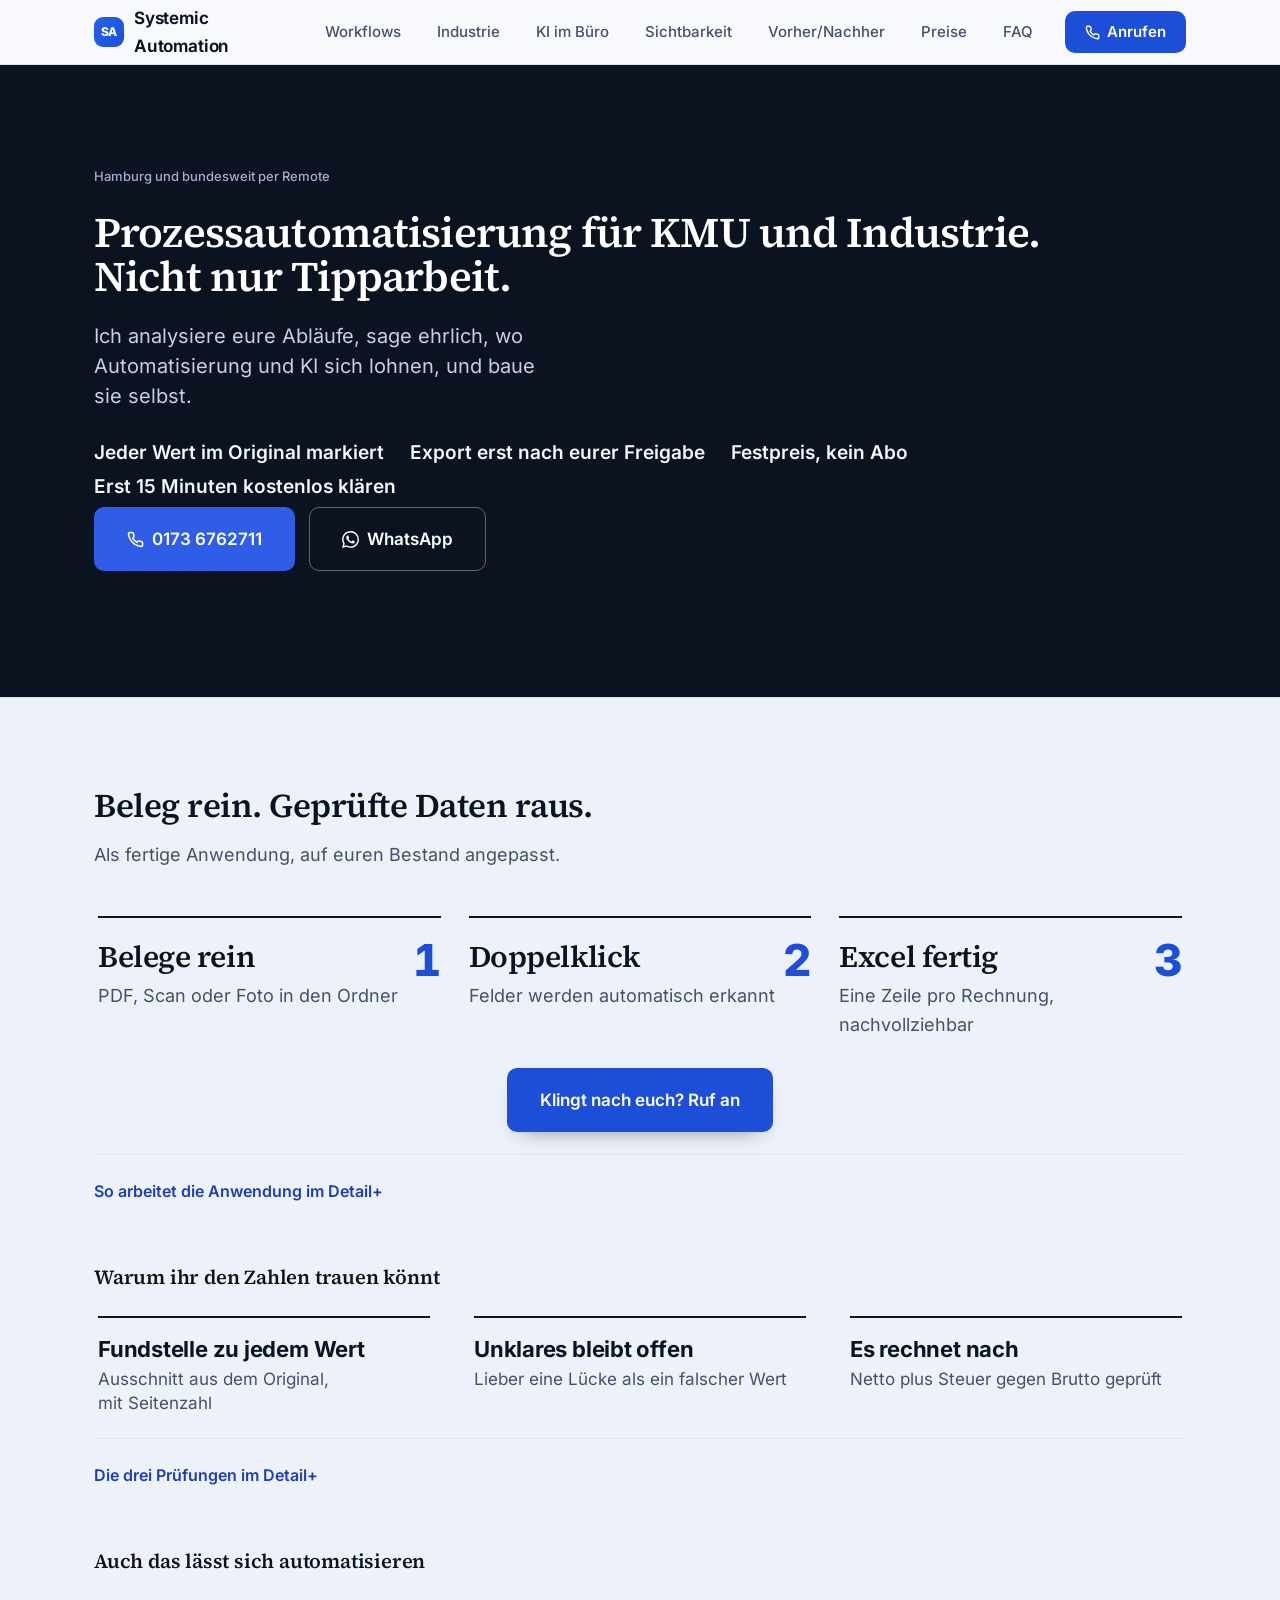
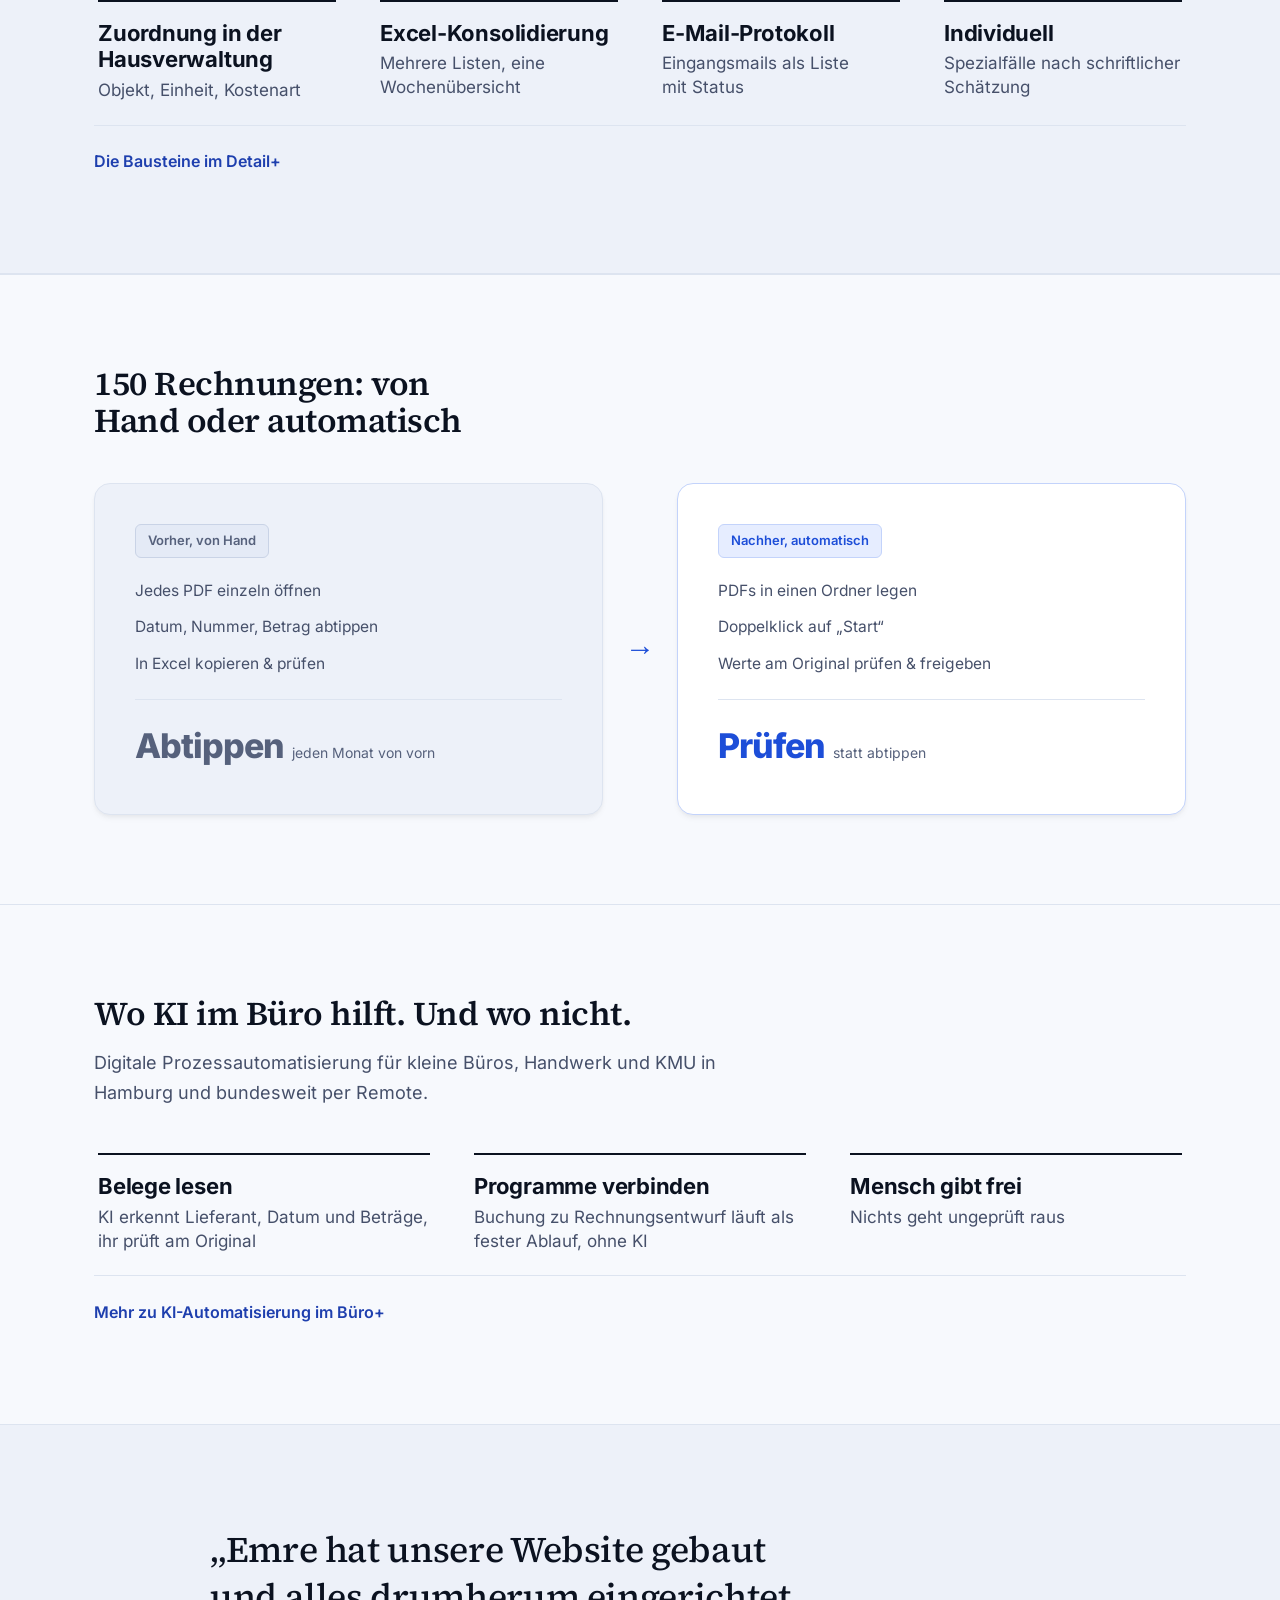
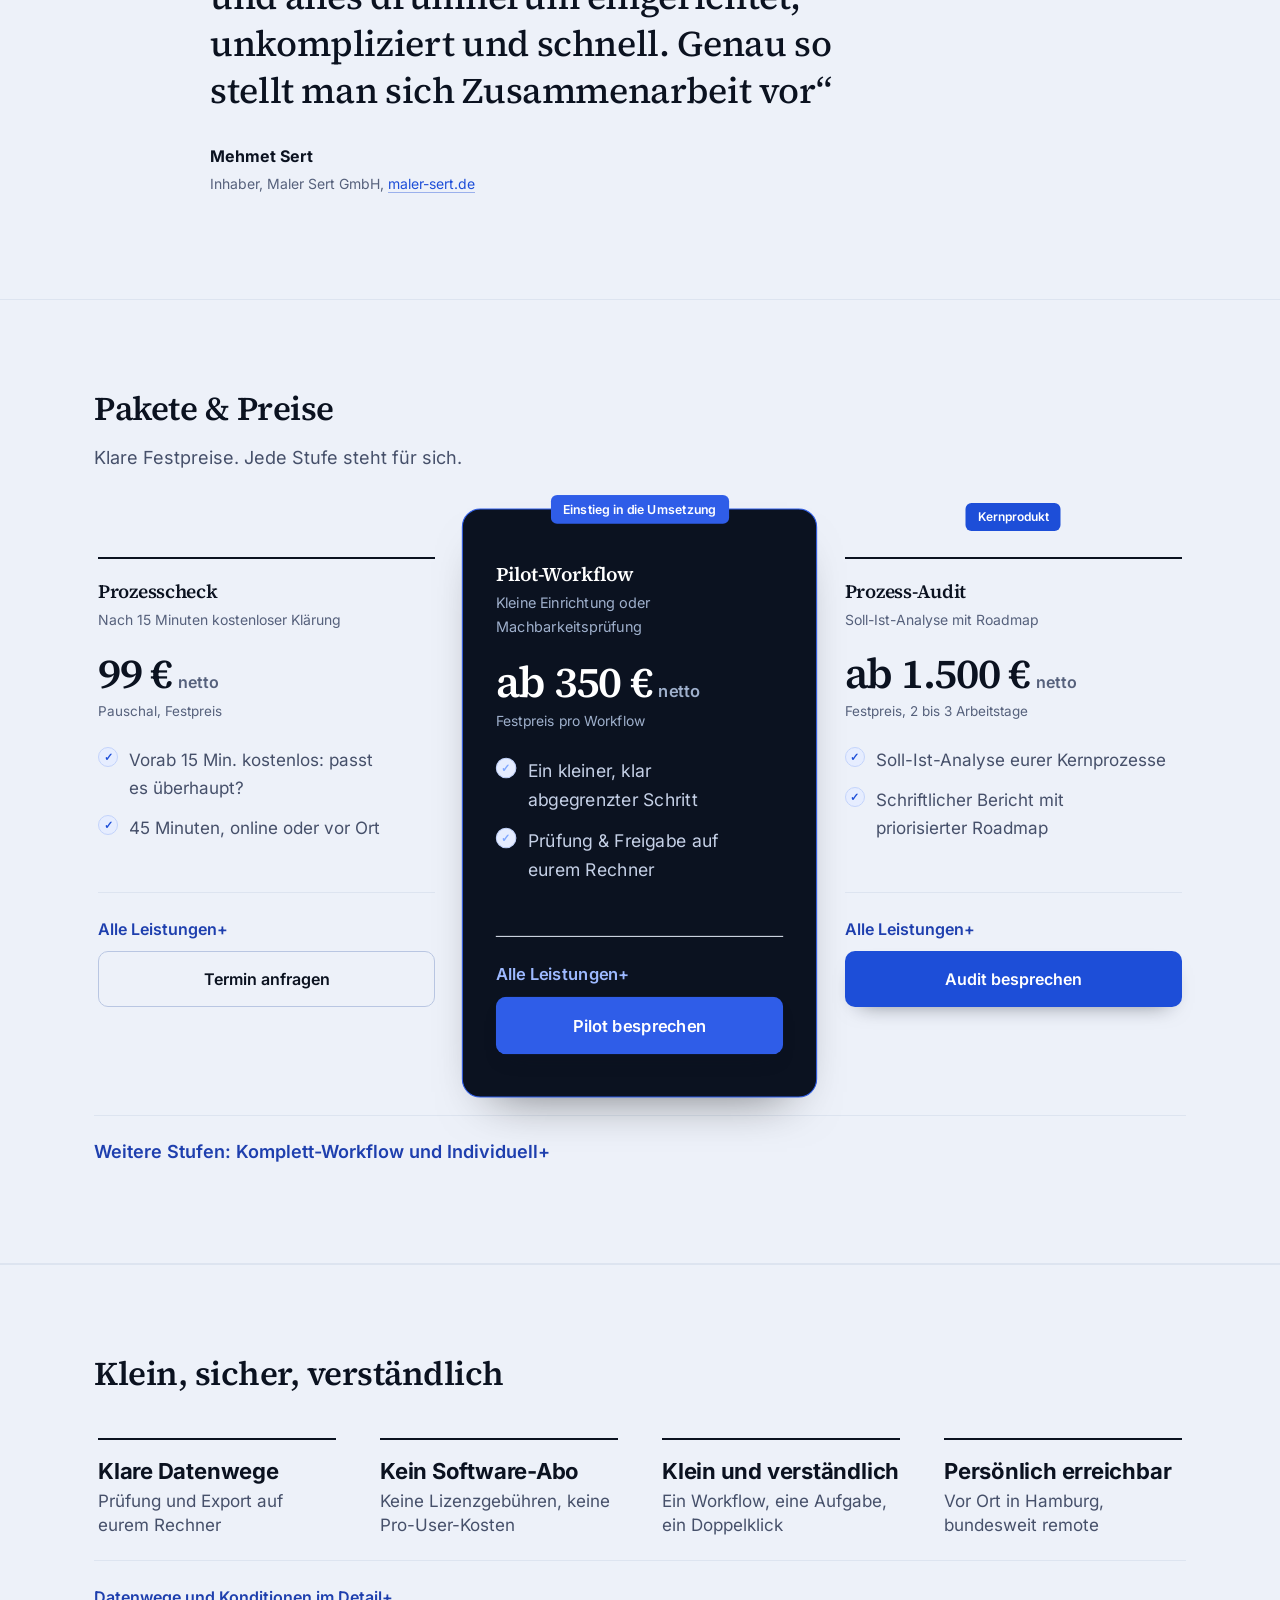
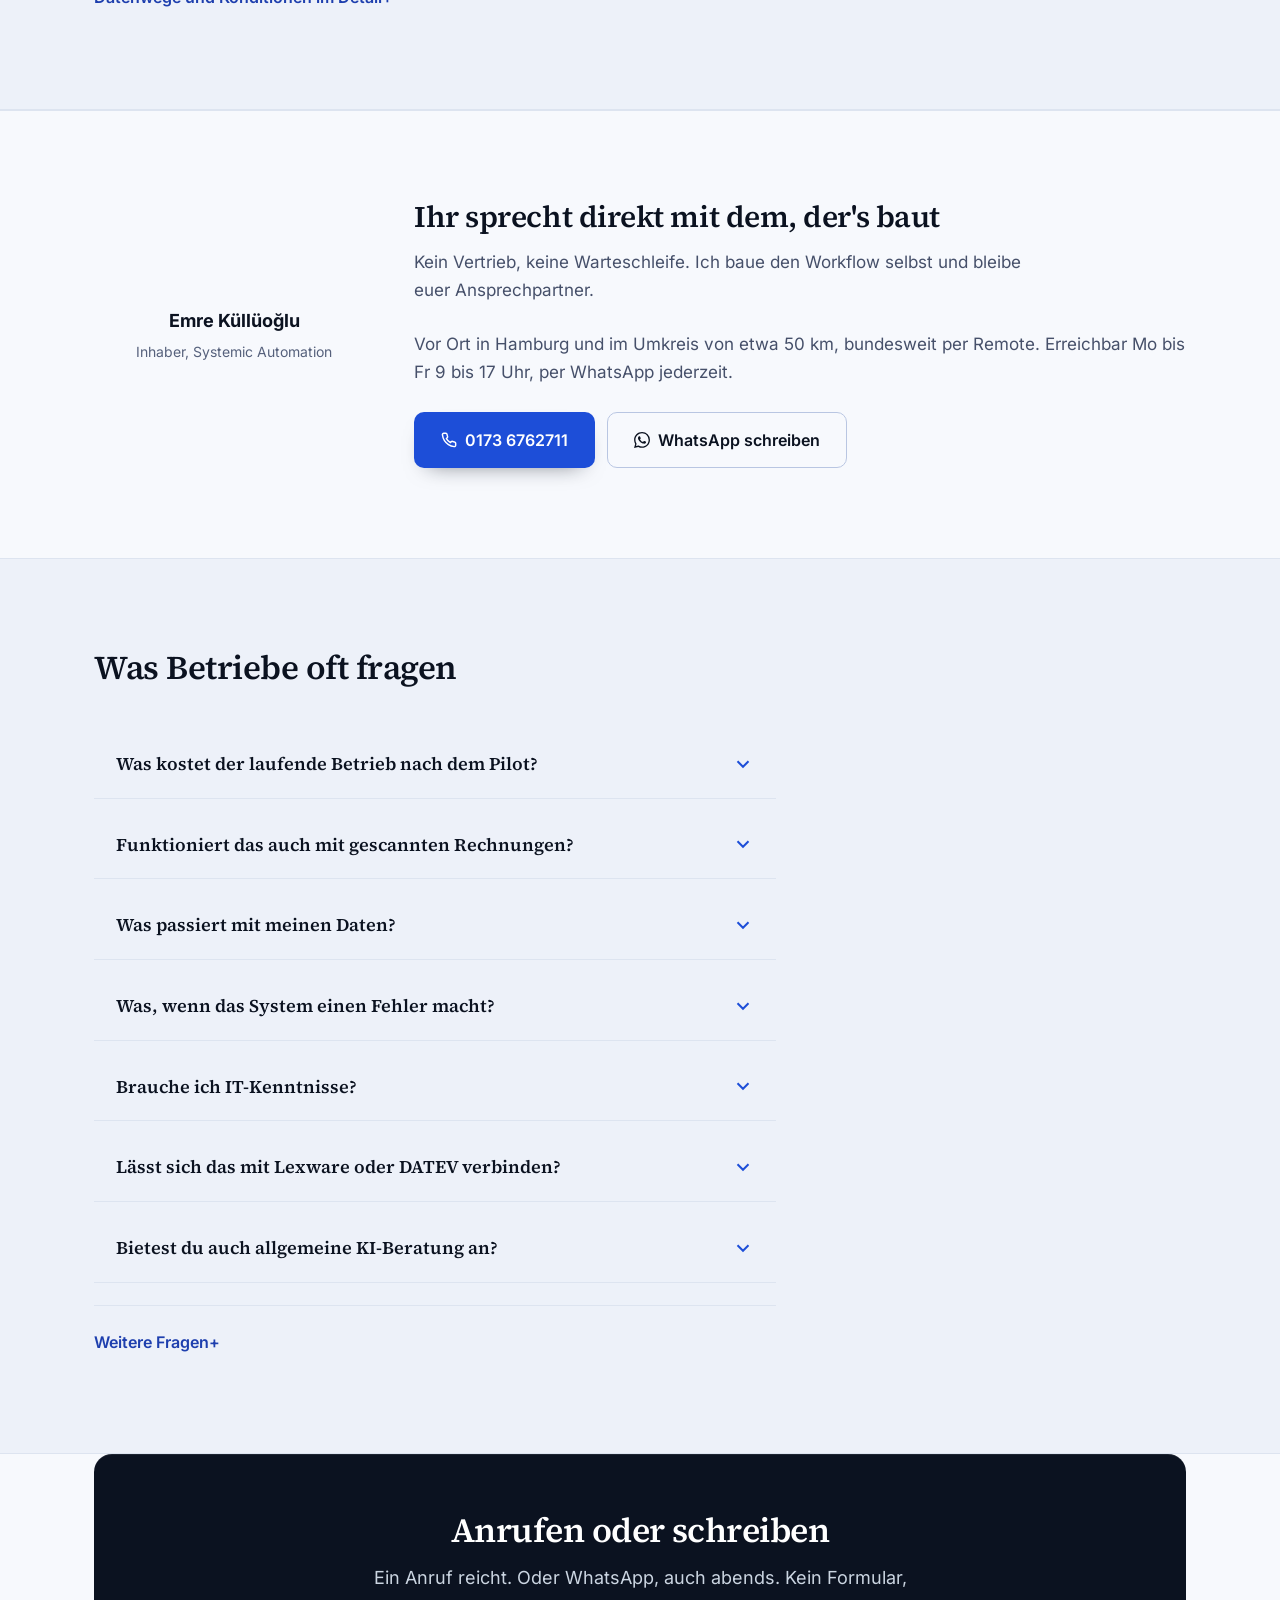
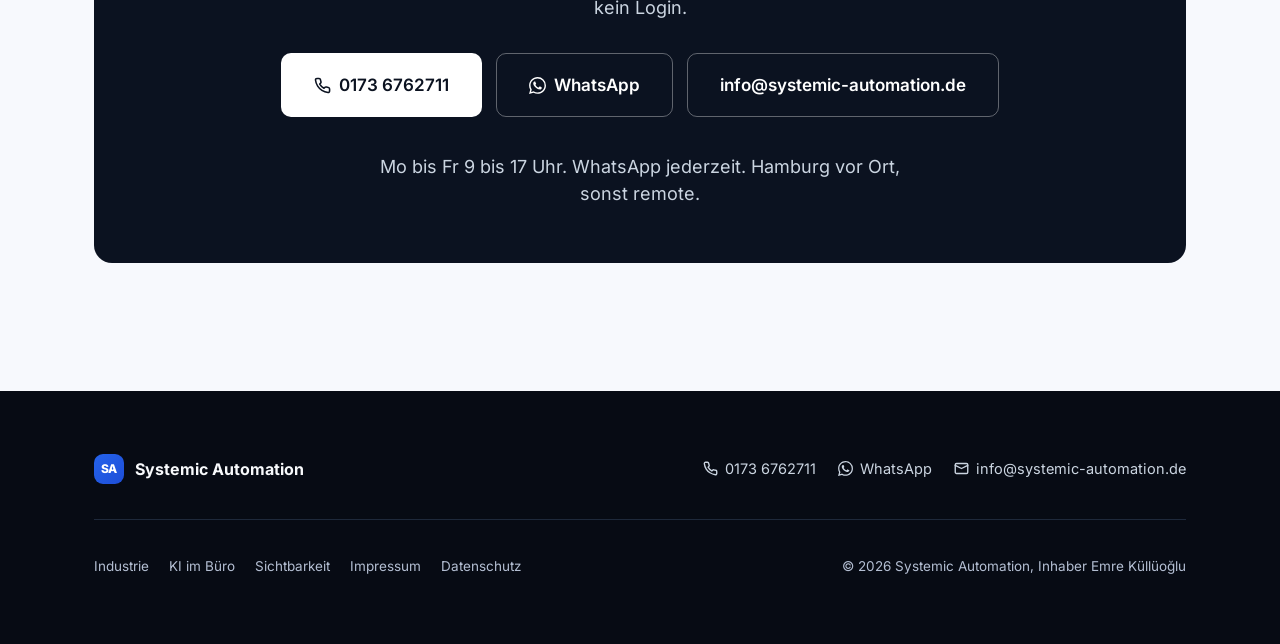
==== index.html @ 6dc5d474 "Lightbox: Bild nur bei Bedarf erzeugen, kein leeres img im Markup Co-Authored-By: Claude Sonnet 5.5 " ====
<!DOCTYPE html>
<html lang="de">
<head>
<meta charset="UTF-8" />
<meta name="viewport" content="width=device-width, initial-scale=1.0" />
<meta name="description" content="Prozessautomatisierung und KI-Automatisierung für KMU, Mittelstand und Industrie in Hamburg und bundesweit. Belege prüfen, Messdaten auswerten. Festpreis ab 99 €." />
<meta name="theme-color" content="#0f172a" />
<title>Prozessautomatisierung für KMU und Industrie | Systemic Automation</title>
<link rel="canonical" href="https://systemic-automation.de/" />
<link rel="icon" type="image/svg+xml" href="favicon.svg" />
<link rel="alternate icon" href="favicon.ico" />
<link rel="apple-touch-icon" href="apple-touch-icon.png" />

<!-- Self-hosted Inter (DSGVO-konform, kein Google-Server zur Laufzeit) -->
<link rel="preload" href="fonts/inter-latin-var.woff2" as="font" type="font/woff2" crossorigin />

<!-- Open Graph -->
<meta property="og:title" content="Prozessautomatisierung für KMU und Industrie | Systemic Automation" />
<meta property="og:description" content="Prozessautomatisierung für KMU, Mittelstand und Industrie in Hamburg und bundesweit. Festpreis, kein Software-Abo." />
<meta property="og:image" content="https://systemic-automation.de/og-image-v2.jpg" />
<meta property="og:image:alt" content="Systemic Automation: Prozessautomatisierung für KMU und Industrie" />
<meta property="og:image:width" content="1200" />
<meta property="og:image:height" content="630" />
<meta property="og:url" content="https://systemic-automation.de/" />
<meta property="og:type" content="website" />
<meta property="og:locale" content="de_DE" />
<meta property="og:site_name" content="Systemic Automation" />

<!-- Twitter -->
<meta name="twitter:card" content="summary_large_image" />
<meta name="twitter:title" content="Prozessautomatisierung für KMU und Industrie | Systemic Automation" />
<meta name="twitter:description" content="Prozessautomatisierung für KMU, Mittelstand und Industrie in Hamburg und bundesweit. Festpreis ab 99 €, kein Software-Abo." />
<meta name="twitter:image" content="https://systemic-automation.de/og-image-v2.jpg" />

<!-- LocalBusiness / ProfessionalService Structured Data -->
<script type="application/ld+json">
{
  "@context": "https://schema.org",
  "@id": "https://systemic-automation.de/#organization",
  "@type": [
    "ProfessionalService",
    "LocalBusiness"
  ],
  "name": "Systemic Automation",
  "description": "Systemic Automation entwickelt Prozessautomatisierung für KMU, Mittelstand und Industrie: Belege prüfen, Programme verbinden, Messdaten auswerten. Festpreis, kein Software-Abo, ein Mensch gibt jedes Ergebnis frei.",
  "url": "https://systemic-automation.de/",
  "image": "https://systemic-automation.de/og-image-v2.jpg",
  "logo": {
    "@type": "ImageObject",
    "url": "https://systemic-automation.de/apple-touch-icon.png",
    "width": 180,
    "height": 180
  },
  "founder": {
    "@type": "Person",
    "name": "Emre Küllüoğlu",
    "jobTitle": "Inhaber",
    "url": "https://systemic-automation.de/",
    "sameAs": ["https://www.linkedin.com/in/emre-k%C3%BCll%C3%BCoglu-788731420/"]
  },
  "telephone": "+49-173-6762711",
  "email": "info@systemic-automation.de",
  "priceRange": "€€",
  "currenciesAccepted": "EUR",
  "paymentAccepted": "Rechnung, Überweisung",
  "openingHoursSpecification": [
    {
      "@type": "OpeningHoursSpecification",
      "dayOfWeek": [
        "Monday",
        "Tuesday",
        "Wednesday",
        "Thursday",
        "Friday"
      ],
      "opens": "09:00",
      "closes": "17:00"
    }
  ],
  "areaServed": [
    {
      "@type": "Country",
      "name": "Deutschland"
    },
    {
      "@type": "City",
      "name": "Hamburg"
    }
  ],
  "knowsAbout": [
    "Büroautomatisierung",
    "PDF-Verarbeitung",
    "Excel-Automatisierung",
    "Dokumentenprüfung",
    "Rechnungs-Auslesung",
    "Datenkonsolidierung",
    "Messdatenauswertung",
    "Prüfberichte"
  ],
  "hasOfferCatalog": {
    "@type": "OfferCatalog",
    "name": "Leistungen Systemic Automation",
    "itemListElement": [
      {
        "@type": "Offer",
        "price": "99",
        "priceCurrency": "EUR",
        "itemOffered": {
          "@type": "Service",
          "name": "Prozesscheck",
          "description": "45-min Gespräch + eine Seite Befund und Maßnahmen am nächsten Werktag: die drei größten Zeitfresser, je eine Einschätzung und ein empfohlener nächster Schritt."
        }
      },
      {
        "@type": "Offer",
        "price": "1500",
        "priceCurrency": "EUR",
        "priceSpecification": {
          "@type": "PriceSpecification",
          "price": "1500",
          "priceCurrency": "EUR",
          "valueAddedTaxIncluded": false,
          "description": "Festpreis ab 1.500 € netto, 2-3 Arbeitstage"
        },
        "itemOffered": {
          "@type": "Service",
          "name": "Prozess-Audit + Roadmap",
          "description": "Soll-Ist-Analyse der Kernprozesse mit schriftlichem Bericht und priorisierter Roadmap: was sich automatisieren lohnt, was nicht, und in welcher Reihenfolge. Umsetzung auf Wunsch aus einer Hand."
        }
      },
      {
        "@type": "Offer",
        "price": "350",
        "priceCurrency": "EUR",
        "priceSpecification": {
          "@type": "PriceSpecification",
          "price": "350",
          "priceCurrency": "EUR",
          "valueAddedTaxIncluded": false,
          "description": "Festpreis ab 350 € netto pro Workflow nach Spezifikation"
        },
        "itemOffered": {
          "@type": "Service",
          "name": "Pilot-Workflow",
          "description": "Kleine Einrichtung oder Machbarkeitsprüfung für einen klar abgegrenzten Schritt — einfaches Tool, Bedienung per Doppelklick, Prüfung und Export auf dem Rechner des Kunden, inkl. 2 Wochen Hotfix-Support."
        }
      },
      {
        "@type": "Offer",
        "price": "1900",
        "priceCurrency": "EUR",
        "priceSpecification": {
          "@type": "PriceSpecification",
          "price": "1900",
          "priceCurrency": "EUR",
          "valueAddedTaxIncluded": false,
          "description": "Festpreis ab 1.900 € netto nach Spezifikation"
        },
        "itemOffered": {
          "@type": "Service",
          "name": "Komplett-Workflow (Umsetzung)",
          "description": "Mehrere wiederkehrende Büroprozesse end-to-end automatisiert: mehrere Datenquellen (PDF, Excel, E-Mail), Einrichtung und Einweisung des Teams, CSV-/Excel-Export für den Import in die Buchhaltungssoftware, 3 Monate Support nach Übergabe."
        }
      },
      {
        "@type": "Offer",
        "price": "95",
        "priceCurrency": "EUR",
        "priceSpecification": {
          "@type": "UnitPriceSpecification",
          "price": "95",
          "priceCurrency": "EUR",
          "unitText": "HUR",
          "valueAddedTaxIncluded": false
        },
        "itemOffered": {
          "@type": "Service",
          "name": "Individuelle Umsetzung",
          "description": "Mehrere verknüpfte Workflows, Spezialanforderungen oder größere Datenmengen — aufwandsbasiert nach schriftlicher Schätzung."
        }
      }
    ]
  },
  "contactPoint": {
    "@type": "ContactPoint",
    "telephone": "+49-173-6762711",
    "email": "info@systemic-automation.de",
    "contactType": "customer service",
    "areaServed": "DE",
    "availableLanguage": "German"
  },
  "address": {
    "@type": "PostalAddress",
    "addressLocality": "Hamburg",
    "addressCountry": "DE"
  },
  "sameAs": [
    "https://www.google.com/maps?cid=134216840794642785",
    "https://www.linkedin.com/company/systemic-automation/",
    "https://www.instagram.com/systemicautomation/",
    "https://www.tiktok.com/@systemicautomation"
  ]
}
</script>

<!-- FAQ Structured Data -->
<script type="application/ld+json">
{
  "@context": "https://schema.org",
  "@type": "FAQPage",
  "mainEntity": [
    {
      "@type": "Question",
      "name": "Was ist Prozessautomatisierung für KMU?",
      "acceptedAnswer": {
        "@type": "Answer",
        "text": "Prozessautomatisierung heißt, dass ein Ablauf, der bei euch jede Woche gleich läuft, von einem Programm erledigt wird, zum Beispiel Belege erfassen oder eine Buchung in einen Rechnungsentwurf übertragen. Ein Mensch prüft das Ergebnis und gibt frei. Für kleine Büros, Handwerksbetriebe und den Mittelstand baue ich das als Festpreis, ohne Software-Abo."
      }
    },
    {
      "@type": "Question",
      "name": "Wie richte ich ein digitales Büro ein?",
      "acceptedAnswer": {
        "@type": "Answer",
        "text": "Schritt für Schritt statt auf einmal. Im Prozesscheck (99 €) suchen wir die Aufgabe, die am meisten Zeit frisst, und automatisieren zuerst nur diese. Danach folgt der nächste Ablauf. So wird das Büro nach und nach digital, ohne neue Plattform und ohne Großprojekt."
      }
    },
    {
      "@type": "Question",
      "name": "Was bringt KI-Automatisierung im Büro?",
      "acceptedAnswer": {
        "@type": "Answer",
        "text": "KI nimmt euch Tipparbeit ab, zum Beispiel beim Lesen von Rechnungen und Belegen. Nicht jeder Ablauf braucht KI: Eine Buchung in einen Rechnungsentwurf zu übertragen läuft mit einem festen Ablauf ohne KI. Ich sage euch, was zu eurem Büro passt. Ein Mensch prüft jedes Ergebnis."
      }
    },
    {
      "@type": "Question",
      "name": "Wie führe ich KI im Unternehmen ein?",
      "acceptedAnswer": {
        "@type": "Answer",
        "text": "Klein anfangen: mit einem wiederkehrenden Ablauf, der jede Woche gleich läuft, zum Beispiel Belege erfassen oder Angebote schreiben. Im Prozesscheck (99 €) gehen wir euren Büroalltag durch und finden die Aufgabe, die am meisten Zeit frisst. Danach folgt ein Pilot mit euren echten Daten. Kein Großprojekt und keine Plattform."
      }
    },
    {
      "@type": "Question",
      "name": "Bietest du auch allgemeine KI-Beratung an?",
      "acceptedAnswer": {
        "@type": "Answer",
        "text": "Nein. Ich berate immer an einem konkreten Ablauf: Was lässt sich bei euch automatisieren, was spart es ungefähr, was kostet die Umsetzung als Festpreis. Eine allgemeine KI-Strategie oder Schulungen biete ich nicht an."
      }
    },
    {
      "@type": "Question",
      "name": "Brauche ich für den Workflow eine Cloud-Lösung?",
      "acceptedAnswer": {
        "@type": "Answer",
        "text": "Ihr braucht keine Cloud-Plattform und kein eigenes Konto. Die Anwendung läuft auf eurem Rechner, sendet Belege zur Texterkennung aber an Mistral über den EU-Endpunkt; Prüfung, Freigabe und Export bleiben lokal. E-Rechnungen im XML-Format liest sie ohne externen Dienst."
      }
    },
    {
      "@type": "Question",
      "name": "Was kostet der laufende Betrieb nach dem Pilot?",
      "acceptedAnswer": {
        "@type": "Answer",
        "text": "Keine Lizenz, kein Abo. Für die Texterkennung berechnet Mistral eine Gebühr je Seite. Die rechne ich für eure Belegmenge vorab aus und weise sie im Angebot getrennt aus."
      }
    },
    {
      "@type": "Question",
      "name": "Wie schnell ist ein Pilot einsatzbereit?",
      "acceptedAnswer": {
        "@type": "Answer",
        "text": "Geplant sind 1 bis 2 Wochen nach dem Erstgespräch; den verbindlichen Termin nenne ich im Angebot. Bei komplexeren Workflows entsprechend nach Aufwandsschätzung."
      }
    },
    {
      "@type": "Question",
      "name": "Funktioniert das auch mit gescannten Rechnungen?",
      "acceptedAnswer": {
        "@type": "Answer",
        "text": "Ja, Scans und Bild-PDFs gehen zur Texterkennung an Mistral. Wie zuverlässig das bei euren Belegen klappt, testen wir vor dem Einsatz mit euren Dokumenttypen. Trefferquoten nenne ich erst danach."
      }
    },
    {
      "@type": "Question",
      "name": "Was passiert mit meinen Daten?",
      "acceptedAnswer": {
        "@type": "Answer",
        "text": "Während der Umsetzung arbeite ich möglichst mit anonymisierten Beispiel-Dokumenten. Im Betrieb liegen eure Dokumente auf eurem Rechner; zur Texterkennung werden sie an Mistral über den EU-Endpunkt übertragen. Auftragsverarbeitung, Speicherdauer und Ausschluss vom Modelltraining klären wir vor dem ersten Einsatz mit echten Daten."
      }
    },
    {
      "@type": "Question",
      "name": "Was, wenn das System einen Fehler macht?",
      "acceptedAnswer": {
        "@type": "Answer",
        "text": "Jeder Workflow markiert unsichere Stellen für die manuelle Prüfung. Es wird nichts ungefragt versendet oder gebucht. Ihr behaltet die letzte Kontrolle. Der Workflow nimmt nur die Tipparbeit ab."
      }
    },
    {
      "@type": "Question",
      "name": "Brauche ich IT-Kenntnisse?",
      "acceptedAnswer": {
        "@type": "Answer",
        "text": "Nein. Ihr bekommt eine Verknüpfung auf den Desktop oder einen Ordner, in den ihr Dateien legt. Mehr nicht. Die Anleitung passt auf eine Seite."
      }
    },
    {
      "@type": "Question",
      "name": "Und wenn eine fertige Buchhaltungssoftware besser passt?",
      "acceptedAnswer": {
        "@type": "Answer",
        "text": "Dann sage ich euch das. Programme wie DATEV oder Lexware richte ich selbst nicht ein; dafür sind Anbieter oder eure Steuerkanzlei die richtigen Ansprechpartner. Ich baue nur dort, wo ein eigener Ablauf wirklich Arbeit spart."
      }
    },
    {
      "@type": "Question",
      "name": "Lässt sich das mit Lexware oder DATEV verbinden?",
      "acceptedAnswer": {
        "@type": "Answer",
        "text": "Bei Lexware ist eine Anbindung möglich, wenn euer Tarif eine Schnittstelle freischaltet, zum Beispiel für den Rechnungsentwurf nach einer Terminbuchung. Bisher habe ich das mit Testkonten erprobt, eine Zusage gibt es erst nach Prüfung eurer Programme. Bei DATEV liefere ich CSV- oder Excel-Dateien für den Import, eine direkte Schnittstelle biete ich dort nicht an."
      }
    }
  ]
}
</script>

<style>
  /* Inter — self-hosted Variable Font (Weight 400–800), latin + latin-ext */
  @font-face {
    font-family: "Inter";
    font-style: normal;
    font-weight: 400 800;
    font-display: swap;
    src: url("fonts/inter-latin-var.woff2") format("woff2");
    unicode-range: U+0000-00FF, U+0131, U+0152-0153, U+02BB-02BC, U+02C6, U+02DA, U+02DC, U+0304, U+0308, U+0329, U+2000-206F, U+20AC, U+2122, U+2191, U+2193, U+2212, U+2215, U+FEFF, U+FFFD;
  }
  @font-face {
    font-family: "Inter";
    font-style: normal;
    font-weight: 400 800;
    font-display: swap;
    src: url("fonts/inter-latin-ext-var.woff2") format("woff2");
    unicode-range: U+0100-02BA, U+02BD-02C5, U+02C7-02CC, U+02CE-02D7, U+02DD-02FF, U+0304, U+0308, U+0329, U+1D00-1DBF, U+1E00-1E9F, U+1EF2-1EFF, U+2020, U+20A0-20AB, U+20AD-20C0, U+2113, U+2C60-2C7F, U+A720-A7FF;
  }

  :root {
    /* Slate / Tech-Blue Palette */
    --ink:        #0b1220;  /* slate-900 — headings */
    --ink-soft:   #475569;  /* slate-600 — body */
    --ink-muted:  #56617c;  /* slate-500 — captions */
    --line:       #e2e8f0;  /* slate-200 — borders */
    --line-soft:  #f1f5f9;  /* slate-100 */
    --bg:         #ffffff;  /* base */
    --bg-alt:     #f8fafc;  /* slate-50 — alternating sections */
    --bg-alt2:    #f1f5f9;  /* slate-100 — deeper bands */
    --card:       #ffffff;
    --hero-bg:    #0f172a;  /* slate-900 hero */
    --hero-bg-2:  #1e293b;  /* slate-800 */
    --accent:     #2563eb;  /* blue-600 */
    --accent-strong: #1d4ed8; /* blue-700 */
    --accent-soft: #eff6ff; /* blue-50 */
    --accent-line: #bfdbfe; /* blue-200 */
    --danger:     #b91c1c;  /* red-700 */
    --danger-soft:#fef2f2;  /* red-50 */
    --danger-line:#fecaca;  /* red-200 */
    --ok:         #15803d;  /* green-700 */
    --ok-soft:    #f0fdf4;  /* green-50 */
    --ok-line:    #bbf7d0;  /* green-200 */
    --radius:     12px;
    --radius-lg:  16px;
    --shadow-sm:  0 1px 2px rgba(15,23,42,0.04), 0 1px 3px rgba(15,23,42,0.06);
    --shadow-md:  0 4px 6px -1px rgba(15,23,42,0.06), 0 10px 24px -8px rgba(15,23,42,0.12);
    --shadow-lg:  0 20px 48px -12px rgba(15,23,42,0.22);
    --font: "Inter", -apple-system, BlinkMacSystemFont, "Segoe UI", Roboto, Helvetica, Arial, sans-serif;
  }

  * { box-sizing: border-box; }
  html { scroll-behavior: smooth; -webkit-text-size-adjust: 100%; }
  body {
    margin: 0;
    font-family: var(--font);
    background: var(--bg);
    color: var(--ink-soft);
    line-height: 1.65;
    font-size: 17px;
    -webkit-font-smoothing: antialiased;
    text-rendering: optimizeLegibility;
    letter-spacing: -0.011em;
  }
  h1, h2, h3, h4 { color: var(--ink); letter-spacing: -0.025em; line-height: 1.15; }
  a { color: var(--accent-strong); }

  .container { max-width: 1140px; margin: 0 auto; padding: 0 24px; }
  .container-narrow { max-width: 820px; margin: 0 auto; padding: 0 24px; }

  /* Skip-Link */
  .skip-link {
    position: fixed; top: 12px; left: 12px;
    background: var(--ink); color: #fff;
    padding: 10px 16px; border-radius: 8px;
    text-decoration: none; font-weight: 600; z-index: 200;
    transform: translateY(calc(-100% - 24px));
    transition: transform 0.15s ease;
  }
  .skip-link:focus { transform: translateY(0); }

  /* ---------- Top Nav ---------- */
  .topbar {
    position: sticky; top: 0; z-index: 100;
    background: rgba(255,255,255,0.82);
    backdrop-filter: saturate(180%) blur(12px);
    -webkit-backdrop-filter: saturate(180%) blur(12px);
    border-bottom: 1px solid var(--line);
  }
  .nav {
    min-height: 64px; display: flex; align-items: center;
    justify-content: space-between; gap: 20px;
  }
  .brand {
    display: flex; align-items: center; gap: 10px;
    font-weight: 700; font-size: 17px; color: var(--ink);
    text-decoration: none; letter-spacing: -0.02em;
  }
  .brand-mark {
    width: 30px; height: 30px; border-radius: 8px;
    background: linear-gradient(135deg, var(--accent), var(--accent-strong));
    display: grid; place-items: center; color: #fff;
    font-weight: 800; font-size: 12px; letter-spacing: -0.02em; flex: none;
    box-shadow: 0 2px 8px rgba(37,99,235,0.35);
  }
  .nav-links { display: flex; align-items: center; gap: 28px; }
  .nav-links a {
    color: var(--ink-soft); text-decoration: none; font-size: 15px;
    font-weight: 500; transition: color 0.15s ease;
  }
  .nav-links a:hover { color: var(--ink); }
  .nav-cta {
    display: inline-flex; align-items: center; gap: 7px;
    background: var(--accent); color: #fff !important;
    padding: 9px 18px; border-radius: 9px; font-weight: 600 !important;
    font-size: 15px; transition: background 0.15s ease, transform 0.15s ease;
  }
  .nav-cta:hover { background: var(--accent-strong); transform: translateY(-1px); }
  .nav-menu-links { display: flex; align-items: center; gap: 28px; }
  @media (max-width: 760px) {
    .nav-menu-links .nav-links { display: none; }
  }

  /* ---------- Buttons ---------- */
  .btn {
    display: inline-flex; align-items: center; justify-content: center; gap: 8px;
    padding: 14px 26px; border-radius: 10px; text-decoration: none;
    font-weight: 600; font-size: 16px; border: 1px solid transparent;
    cursor: pointer; transition: transform 0.18s cubic-bezier(.2,.7,.3,1), background 0.18s ease, box-shadow 0.18s ease, border-color 0.18s ease;
    will-change: transform;
  }
  .btn-primary { background: var(--accent); color: #fff; box-shadow: 0 4px 14px -2px rgba(37,99,235,0.4); }
  .btn-primary:hover { background: var(--accent-strong); transform: translateY(-2px); box-shadow: 0 10px 15px -3px rgba(37,99,235,0.3); }
  .btn-secondary { background: var(--card); color: var(--ink); border-color: var(--line); }
  .btn-secondary:hover { border-color: var(--ink-muted); transform: translateY(-2px); }
  .btn-ghost-light { background: rgba(255,255,255,0.08); color: #fff; border-color: rgba(255,255,255,0.18); }
  .btn-ghost-light:hover { background: rgba(255,255,255,0.14); transform: translateY(-2px); }
  .btn-lg { padding: 17px 32px; font-size: 17px; }

  /* ---------- Hero ---------- */
  .hero {
    background:
      radial-gradient(1200px 500px at 80% -10%, rgba(37,99,235,0.18), transparent 60%),
      radial-gradient(900px 400px at 0% 110%, rgba(37,99,235,0.10), transparent 55%),
      var(--hero-bg);
    color: #e2e8f0;
    padding: 88px 0 96px;
    position: relative;
    overflow: hidden;
  }
  .hero::before {
    content: ""; position: absolute; inset: 0;
    background-image:
      linear-gradient(rgba(148,163,184,0.06) 1px, transparent 1px),
      linear-gradient(90deg, rgba(148,163,184,0.06) 1px, transparent 1px);
    background-size: 56px 56px;
    mask-image: radial-gradient(900px 500px at 70% 10%, #000 30%, transparent 75%);
    -webkit-mask-image: radial-gradient(900px 500px at 70% 10%, #000 30%, transparent 75%);
    pointer-events: none;
  }
  .hero-grid {
    position: relative; display: grid; gap: 56px; align-items: center;
    grid-template-columns: 1fr;
  }
  .hero-eyebrow {
    display: inline-flex; align-items: center; gap: 8px;
    font-size: 13px; font-weight: 600; letter-spacing: 0.02em;
    color: #93c5fd; background: rgba(37,99,235,0.12);
    border: 1px solid rgba(59,130,246,0.25);
    padding: 6px 13px; border-radius: 999px; margin-bottom: 24px;
  }
  .hero-eyebrow .dot {
    width: 7px; height: 7px; border-radius: 50%; background: #3b82f6;
    box-shadow: 0 0 0 0 rgba(59,130,246,0.6); animation: pulse 2.4s infinite;
  }
  @keyframes pulse {
    0% { box-shadow: 0 0 0 0 rgba(59,130,246,0.55); }
    70% { box-shadow: 0 0 0 8px rgba(59,130,246,0); }
    100% { box-shadow: 0 0 0 0 rgba(59,130,246,0); }
  }
  .hero h1 {
    color: #fff; font-size: clamp(34px, 5vw, 52px);
    margin: 0 0 22px; font-weight: 800; letter-spacing: -0.03em;
  }
  .hero h1 .accent { color: #60a5fa; }
  .hero-lead {
    font-size: clamp(17px, 2.2vw, 20px); color: #cbd5e1;
    margin: 0 0 30px; max-width: 540px;
  }
  .hero-bullets { list-style: none; padding: 0; margin: 0 0 34px; display: grid; gap: 13px; }
  .hero-bullets li {
    display: flex; align-items: flex-start; gap: 12px;
    color: #e2e8f0; font-size: 16px;
  }
  .hero-bullets .check {
    flex: none; width: 22px; height: 22px; border-radius: 6px; margin-top: 1px;
    background: rgba(37,99,235,0.18); border: 1px solid rgba(96,165,250,0.4);
    display: grid; place-items: center; color: #60a5fa; font-size: 13px; font-weight: 700;
  }
  .hero-cta { display: flex; flex-wrap: wrap; gap: 14px; margin-bottom: 22px; }
  .hero-trust {
    display: flex; flex-wrap: wrap; gap: 18px;
    font-size: 13.5px; color: #94a3b8;
  }
  .hero-trust span { display: inline-flex; align-items: center; gap: 7px; }
  .hero-trust svg { color: #60a5fa; }

  /* ---------- Demo-Video (Hero) ---------- */
  .demo { margin: 0; scroll-margin-top: 90px; }
  .demo video {
    display: block; width: 100%; height: auto; aspect-ratio: 16 / 9; background: #0f172a;
    border-radius: 16px; border: 1px solid rgba(148,163,184,0.25);
    box-shadow: 0 30px 60px -20px rgba(2,6,23,0.6); cursor: pointer;
  }
  .demo-frame { position: relative; }
  .demo-play { position: absolute; inset: 0 0 48px 0; background: transparent; border: 0; cursor: pointer; }
  .demo figcaption { margin-top: 8px; font-size: 11px; line-height: 1.4; color: #94a3b8; }

  /* ---------- Sections ---------- */
  section { padding: 128px 0; scroll-margin-top: 80px; }
  .section-alt   { background: var(--bg-alt);  border-top: 1px solid var(--line); border-bottom: 1px solid var(--line); }
  .section-slate { background: var(--bg-alt2); border-top: 1px solid var(--line); border-bottom: 1px solid var(--line); }
  .section-white { background: #ffffff; }
  .section-head { max-width: 700px; margin: 0 auto 68px; text-align: center; }
  .section-head .kicker {
    display: inline-block; font-size: 13px; font-weight: 700; letter-spacing: 0.06em;
    text-transform: uppercase; color: var(--accent); margin-bottom: 14px;
  }
  .section-head h2 { font-size: clamp(28px, 4vw, 38px); margin: 0 0 16px; }
  .section-head p { font-size: 18px; color: var(--ink-soft); margin: 0; }

  /* ---------- Workflow ---------- */
  .workflow-feature {
    display: grid; gap: 0; grid-template-columns: 1fr;
    background: var(--card); border: 1px solid var(--line);
    border-radius: var(--radius-lg); overflow: hidden; box-shadow: var(--shadow-md);
  }
  @media (min-width: 820px) { .workflow-feature { grid-template-columns: 1.2fr 1fr; } }
  .wf-text { padding: 40px; }
  .wf-text h3 { font-size: 24px; margin: 0 0 14px; }
  .wf-text p { margin: 0 0 16px; }
  .wf-save {
    display: inline-flex; align-items: center; gap: 9px;
    background: var(--ok-soft); border: 1px solid var(--ok-line); color: var(--ok);
    padding: 10px 16px; border-radius: 10px; font-weight: 600; font-size: 15px; margin-bottom: 24px;
  }
  .wf-side {
    background: var(--bg-alt2); border-left: 1px solid var(--line);
    padding: 40px; display: flex; flex-direction: column; justify-content: center; gap: 14px;
  }
  .wf-step { display: flex; align-items: center; gap: 14px; }
  .wf-step .num {
    flex: none; width: 34px; height: 34px; border-radius: 9px; background: var(--ink);
    color: #fff; display: grid; place-items: center; font-weight: 700; font-size: 15px;
  }
  .wf-step .lbl b { display: block; color: var(--ink); font-size: 15px; }
  .wf-step .lbl span { font-size: 13.5px; color: var(--ink-muted); }
  .wf-arrow { color: var(--line); margin-left: 16px; height: 14px; }

  .also { margin-top: 40px; }
  .also-head { font-size: 14px; font-weight: 700; letter-spacing: 0.04em; text-transform: uppercase; color: var(--ink-muted); margin: 0 0 18px; text-align: center; }
  .also-grid { display: grid; gap: 16px; grid-template-columns: 1fr; }
  @media (min-width: 760px) { .also-grid { grid-template-columns: repeat(3, 1fr); } }
  .also-card {
    background: var(--card); border: 1px solid var(--line); border-radius: var(--radius);
    padding: 22px; transition: transform 0.18s ease, box-shadow 0.18s ease, border-color 0.18s ease;
  }
  .also-card:hover { transform: translateY(-3px); box-shadow: var(--shadow-md); border-color: var(--accent-line); }
  .also-card b { display: block; color: var(--ink); font-size: 16px; margin-bottom: 6px; }
  .also-card span { font-size: 14.5px; color: var(--ink-soft); }

  /* ---------- Vorher / Nachher ---------- */
  .compare { display: grid; gap: 22px; grid-template-columns: 1fr; align-items: stretch; }
  @media (min-width: 760px) { .compare { grid-template-columns: 1fr auto 1fr; align-items: center; } }
  .compare-card {
    border-radius: 16px; padding: 40px;
    box-shadow: 0 4px 6px -1px rgba(0,0,0,0.05), 0 2px 4px -1px rgba(0,0,0,0.04);
    border: 1px solid var(--line); background: #ffffff; height: 100%;
    transition: transform 0.2s ease, box-shadow 0.2s ease;
  }
  .compare-card:hover { transform: translateY(-4px); box-shadow: 0 20px 40px -12px rgba(15,23,42,0.15); }
  .compare-card .tag {
    display: inline-flex; align-items: center; gap: 8px; font-size: 13px; font-weight: 700;
    letter-spacing: 0.04em; text-transform: uppercase; padding: 5px 12px; border-radius: 999px; margin-bottom: 20px;
  }
  .compare-before { border-top: 3px solid #ef4444; }
  .compare-before .tag { color: var(--danger); background: var(--danger-soft); border: 1px solid var(--danger-line); }
  .compare-after { border-top: 3px solid #10b981; }
  .compare-after .tag { color: var(--ok); background: var(--ok-soft); border: 1px solid var(--ok-line); }
  .compare-card ul { list-style: none; padding: 0; margin: 0 0 22px; display: grid; gap: 11px; }
  .compare-card li { display: flex; align-items: center; gap: 11px; font-size: 15.5px; color: var(--ink-soft); }
  .compare-card li .ic { flex: none; width: 20px; height: 20px; border-radius: 50%; display: grid; place-items: center; font-size: 11px; font-weight: 800; }
  .compare-before li .ic { background: var(--danger-soft); color: var(--danger); border: 1px solid var(--danger-line); }
  .compare-after li .ic { background: var(--ok-soft); color: var(--ok); border: 1px solid var(--ok-line); }
  .compare-stat { display: flex; align-items: baseline; gap: 8px; padding-top: 18px; border-top: 1px solid var(--line); }
  .compare-stat b { font-size: 34px; font-weight: 800; letter-spacing: -0.03em; }
  .compare-before .compare-stat b { color: var(--danger); }
  .compare-after .compare-stat b { color: var(--ok); }
  .compare-stat span { font-size: 14px; color: var(--ink-muted); }
  .compare-mid {
    display: grid; place-items: center; color: var(--ink-muted);
  }
  .compare-mid .arrow {
    width: 48px; height: 48px; border-radius: 50%; background: var(--accent); color: #fff;
    display: grid; place-items: center; box-shadow: var(--shadow-md); font-size: 20px;
  }
  @media (max-width: 759px) { .compare-mid .arrow { transform: rotate(90deg); } }
  .vn-figure { margin: 0 0 2.5rem; padding: 0; }
  @media (max-width: 640px) { .vn-figure { display: none; } } /* SVG-Labels wären auf Mobile ~3px, Vergleichskarten decken den Inhalt ab */
  .vn-figure img, .vn-figure svg { width: 100%; height: auto; display: block; border-radius: 12px; }
  .compare-savings {
    margin-top: 30px; text-align: center; font-size: 18px; color: var(--ink);
    background: var(--accent-soft); border: 1px solid var(--accent-line);
    border-radius: var(--radius); padding: 18px;
  }
  .compare-savings b { color: var(--accent-strong); font-size: 22px; }

  /* ---------- Pricing ---------- */
  .audit-card {
    display: grid; gap: 28px; align-items: center; grid-template-columns: 1fr;
    background: var(--card); border: 1.5px solid var(--accent); border-radius: 16px;
    padding: 36px 32px; margin: 0 0 28px; position: relative;
    box-shadow: 0 20px 48px -12px rgba(37,99,235,0.18);
  }
  @media (min-width: 860px) { .audit-card { grid-template-columns: 1.4fr auto; } }
  .audit-card .price-badge { left: 32px; transform: none; }
  .audit-card h3 { font-size: 22px; margin: 10px 0 8px; }
  .audit-card p { margin: 0 0 14px; color: var(--ink-soft); font-size: 15.5px; }
  .audit-card ul { list-style: none; padding: 0; margin: 0; display: grid; gap: 8px; }
  .audit-card li { display: flex; gap: 10px; font-size: 14.5px; color: var(--ink-soft); }
  .audit-side { display: grid; gap: 14px; justify-items: start; }
  @media (min-width: 860px) { .audit-side { justify-items: end; text-align: right; } }
  .pricing {
    display: grid; gap: 28px; grid-template-columns: 1fr;
    align-items: start;  /* start statt stretch — erlaubt scale ohne Clipping */
  }
  @media (min-width: 860px) {
    .pricing {
      grid-template-columns: repeat(auto-fit, minmax(235px, 1fr));
      align-items: start;
    }
  }
  .price-card {
    position: relative; display: flex; flex-direction: column;
    background: var(--card); border: 1px solid var(--line); border-radius: 16px;
    padding: 40px 32px;
    box-shadow: 0 4px 6px -1px rgba(0,0,0,0.05), 0 2px 4px -1px rgba(0,0,0,0.04);
    transition: transform 0.2s ease, box-shadow 0.2s ease, border-color 0.2s ease;
  }
  .price-card:hover { transform: translateY(-4px); box-shadow: var(--shadow-md); }
  .price-card.featured {
    border: 1.5px solid var(--accent);
    box-shadow: 0 20px 48px -12px rgba(37,99,235,0.25), 0 0 0 1px rgba(37,99,235,0.12);
    padding-top: 52px;  /* Platz für Badge */
  }
  @media (min-width: 860px) {
    .price-card.featured { transform: scale(1.03); }
    .price-card.featured:hover { transform: scale(1.03) translateY(-4px); }
  }
  .price-badge {
    position: absolute; top: -14px; left: 50%; transform: translateX(-50%);
    background: #2563eb; color: #ffffff; font-size: 0.75rem; font-weight: 700;
    letter-spacing: 0.04em; padding: 0.25rem 0.75rem; border-radius: 9999px;
    box-shadow: 0 4px 12px -2px rgba(37,99,235,0.45); white-space: nowrap;
  }
  .price-card h3 { font-size: 19px; margin: 0 0 6px; }
  .price-sub { font-size: 14px; color: var(--ink-muted); margin: 0 0 20px; min-height: 20px; }
  .price-amount { display: flex; align-items: baseline; gap: 6px; margin-bottom: 4px; }
  .price-amount .num { font-size: 42px; font-weight: 800; color: var(--ink); letter-spacing: -0.03em; }
  .price-amount .unit { font-size: 16px; color: var(--ink-muted); font-weight: 600; }
  .price-note { font-size: 13.5px; color: var(--ink-muted); margin: 0 0 24px; }
  .price-card ul { list-style: none; padding: 0; margin: 0 0 28px; display: grid; gap: 12px; flex: 1; }
  .price-card li { display: flex; align-items: flex-start; gap: 11px; font-size: 15px; color: var(--ink-soft); }
  .price-card li .ck {
    flex: none; width: 20px; height: 20px; border-radius: 50%; margin-top: 1px;
    background: var(--accent-soft); color: var(--accent-strong); border: 1px solid var(--accent-line);
    display: grid; place-items: center; font-size: 11px; font-weight: 800;
  }
  .price-card .btn { width: 100%; }

  /* ---------- Trust ---------- */
  .trust-grid { display: grid; gap: 24px; grid-template-columns: 1fr; }
  @media (min-width: 680px) { .trust-grid { grid-template-columns: 1fr 1fr; } }
  .trust-item { display: flex; gap: 16px; }
  .trust-ico {
    flex: none; width: 46px; height: 46px; border-radius: 11px;
    background: var(--accent-soft); color: var(--accent-strong);
    display: grid; place-items: center; border: 1px solid var(--accent-line);
  }
  .trust-item h4 { font-size: 17px; margin: 2px 0 6px; }
  .trust-item p { margin: 0; font-size: 15px; color: var(--ink-soft); }

  /* ---------- Referenz (dezenter Quote-Block) ---------- */
  .section-compact { padding: 64px 0; }
  .quote-card {
    max-width: 620px; margin: 0 auto; text-align: center;
  }
  .quote-card blockquote {
    margin: 0 0 20px; font-size: 18px; line-height: 1.6;
    color: var(--ink-soft); font-weight: 500; font-style: italic;
  }
  .quote-card figcaption {
    display: flex; align-items: center; justify-content: center; gap: 12px;
  }
  .quote-avatar {
    flex: none; width: 38px; height: 38px; border-radius: 50%;
    background: linear-gradient(135deg, var(--accent), var(--accent-strong));
    color: #fff; display: grid; place-items: center; font-weight: 700; font-size: 13px;
  }
  .quote-id { text-align: left; }
  .quote-id b { display: block; color: var(--ink); font-size: 14px; }
  .quote-id span { font-size: 13px; color: var(--ink-muted); }

  /* ---------- Über mich ---------- */
  .about-card {
    display: grid; grid-template-columns: 1fr; gap: 40px; align-items: center;
    background: var(--card); border: 1px solid var(--line); border-radius: 16px;
    padding: 48px;
    box-shadow: 0 4px 6px -1px rgba(0,0,0,0.05), 0 2px 4px -1px rgba(0,0,0,0.04);
  }
  @media (min-width: 820px) { .about-card { grid-template-columns: 280px 1fr; } }
  .about-id { display: grid; justify-items: center; gap: 4px; text-align: center; }
  .about-avatar {
    width: 104px; height: 104px; border-radius: 28px;
    background: linear-gradient(135deg, var(--accent), var(--accent-strong));
    color: #fff; display: grid; place-items: center;
    font-weight: 800; font-size: 36px; letter-spacing: -0.02em;
    box-shadow: 0 10px 24px -8px rgba(37,99,235,0.5);
    margin-bottom: 12px;
  }
  .about-id b { color: var(--ink); font-size: 18px; }
  .about-role { font-size: 14px; color: var(--ink-muted); }
  .about-text .kicker {
    display: inline-block; font-size: 13px; font-weight: 700; letter-spacing: 0.06em;
    text-transform: uppercase; color: var(--accent); margin-bottom: 10px;
  }
  .about-text h2 { font-size: clamp(24px, 3vw, 30px); margin: 0 0 14px; }
  .about-text p { margin: 0 0 26px; }
  .about-cta { display: flex; flex-wrap: wrap; gap: 12px; }

  /* ---------- FAQ ---------- */
  .faq-list { max-width: 800px; margin: 0 auto; }
  .faq-item {
    border: 1px solid var(--line); border-radius: var(--radius);
    background: var(--card); margin-bottom: 12px; overflow: hidden;
    transition: border-color 0.18s ease, box-shadow 0.18s ease;
  }
  .faq-item[open] { border-color: var(--accent-line); box-shadow: var(--shadow-sm); }
  .faq-item summary {
    cursor: pointer; list-style: none; padding: 19px 22px;
    font-weight: 600; color: var(--ink); font-size: 16px;
    display: flex; align-items: center; justify-content: space-between; gap: 16px;
  }
  .faq-item summary::-webkit-details-marker { display: none; }
  .faq-item summary .chev {
    flex: none; width: 22px; height: 22px; transition: transform 0.2s ease; color: var(--ink-muted);
  }
  .faq-item[open] summary .chev { transform: rotate(180deg); color: var(--accent); }
  .faq-item .faq-body { padding: 0 22px 20px; color: var(--ink-soft); font-size: 15.5px; }

  /* ---------- Contact ---------- */
  .contact-band {
    background:
      radial-gradient(800px 360px at 85% -20%, rgba(37,99,235,0.22), transparent 60%),
      var(--hero-bg);
    border-radius: var(--radius-lg); padding: 56px 40px; text-align: center;
    position: relative; overflow: hidden;
  }
  .contact-band h2 { color: #fff; font-size: clamp(26px, 3.5vw, 34px); margin: 0 0 14px; }
  .contact-band p { color: #cbd5e1; font-size: 18px; max-width: 540px; margin: 0 auto 30px; }
  .contact-actions { display: flex; flex-wrap: wrap; gap: 14px; justify-content: center; }
  .contact-fine { margin-top: 24px; font-size: 14px; color: #94a3b8; }

  /* ---------- Footer (dark) ---------- */
  footer { padding: 56px 0; background: var(--hero-bg); color: #94a3b8; }
  .footer-inner { display: flex; flex-wrap: wrap; gap: 24px; justify-content: space-between; align-items: center; }
  .footer-brand { display: flex; align-items: center; gap: 11px; font-weight: 700; color: #f8fafc; font-size: 16px; }
  .footer-contact { display: flex; flex-wrap: wrap; gap: 22px; align-items: center; font-size: 14.5px; }
  .footer-contact a { color: #cbd5e1; text-decoration: none; transition: color 0.15s ease; display: inline-flex; align-items: center; gap: 7px; }
  .footer-contact a:hover { color: #fff; }
  .footer-contact .sep { color: #334155; }
  .footer-legal { width: 100%; margin-top: 28px; padding-top: 24px; border-top: 1px solid #1e293b;
    display: flex; flex-wrap: wrap; gap: 18px; justify-content: space-between; align-items: center; font-size: 13.5px; color: #64748b; }
  .footer-legal a { color: #94a3b8; text-decoration: none; }
  .footer-legal a:hover { color: #cbd5e1; }
  .footer-legal nav { display: flex; gap: 20px; }

  /* ---------- Page-load reveal ---------- */
  .reveal-up { opacity: 0; transform: translateY(16px); animation: revealUp 0.7s cubic-bezier(.2,.7,.2,1) forwards; }
  .d1 { animation-delay: 0.05s; } .d2 { animation-delay: 0.15s; } .d3 { animation-delay: 0.25s; }
  .d4 { animation-delay: 0.35s; } .d5 { animation-delay: 0.45s; }
  @keyframes revealUp { to { opacity: 1; transform: translateY(0); } }

  @media (prefers-reduced-motion: reduce) {
    *, *::before, *::after { animation: none !important; transition: none !important; }
    .reveal-up { opacity: 1; transform: none; }
  }

  /* ---------- Mobile fine-tuning ---------- */
  @media (max-width: 900px) {
    section { padding: 88px 0; }
  }
  @media (max-width: 600px) {
    section { padding: 72px 0; }
    .hero { padding: 64px 0 72px; }
    .wf-text, .wf-side { padding: 28px; }
    .wf-side { border-left: none; border-top: 1px solid var(--line); }
    .contact-band { padding: 44px 24px; }
    .hero-cta .btn, .contact-actions .btn, .about-cta .btn { width: 100%; }
    .about-card { padding: 32px 24px; }
  }

  /* Ablauf-Beispiel (Reel als Erklaerung) */
  .flow-grid{display:grid;grid-template-columns:minmax(0,1fr);gap:56px;align-items:center;max-width:720px;margin:0 auto}
  .flow-video{margin:0}
  .flow-video video{width:100%;height:auto;aspect-ratio:9/16;border-radius:20px;background:var(--hero-bg);display:block;object-fit:contain}
  /* Vollbild: nie zuschneiden, immer ganz zeigen (Hochformat auf dem Handy) */
  video:fullscreen,.demo video:fullscreen,.flow-video video:fullscreen{width:100%;height:100%;max-width:none;aspect-ratio:auto;object-fit:contain;border:0;border-radius:0;background:#000}
  video:-webkit-full-screen,.demo video:-webkit-full-screen,.flow-video video:-webkit-full-screen{width:100%;height:100%;max-width:none;aspect-ratio:auto;object-fit:contain;border:0;border-radius:0;background:#000}
  .flow-video figcaption{margin-top:10px;font-size:14px;color:var(--ink-muted)}
  .flow-cta{margin-top:24px}
  @media (max-width: 760px){.flow-grid{grid-template-columns:1fr;gap:28px;justify-items:center}.flow-video{max-width:280px}}

  /* Visueller Umbau 10.10.: gross, knapp, Details aufklappbar (Text bleibt im DOM) */
  .big-steps{display:grid;grid-template-columns:repeat(3,1fr);gap:20px;margin:40px 0 8px}
  .big-step{position:relative;background:var(--card);border:1px solid var(--line);border-radius:20px;padding:30px 26px 28px;text-align:left}
  .big-step .bs-num{position:absolute;top:18px;right:20px;font-size:44px;font-weight:800;color:var(--accent-line);line-height:1}
  .big-step .bs-ico{width:68px;height:68px;border-radius:18px;background:var(--accent-soft);color:var(--accent);display:grid;place-items:center;margin-bottom:18px}
  .big-step h3{font-size:clamp(24px,2.4vw,30px);line-height:1.15;margin:0 0 6px;color:var(--ink)}
  .big-step p{font-size:18px;color:var(--ink-soft);margin:0}
  .tile-head{font-size:15px;font-weight:700;letter-spacing:.08em;text-transform:uppercase;color:var(--ink-muted);margin:56px 0 18px;text-align:center}
  .tile-grid{display:grid;grid-template-columns:repeat(auto-fit,minmax(230px,1fr));gap:18px}
  .tile{background:var(--card);border:1px solid var(--line);border-radius:18px;padding:24px 22px}
  .tile .t-ico{width:52px;height:52px;border-radius:14px;background:var(--accent-soft);color:var(--accent);display:grid;place-items:center;margin-bottom:14px}
  .tile h4{font-size:22px;line-height:1.2;margin:0 0 6px;color:var(--ink)}
  .tile p{font-size:17px;line-height:1.4;color:var(--ink-soft);margin:0}
  .more{margin-top:22px;border-top:1px solid var(--line);padding-top:14px}
  .more summary{cursor:pointer;font-weight:600;color:var(--accent-strong);font-size:16px;list-style:none}
  .more summary::-webkit-details-marker{display:none}
  .more summary::after{content:' +'}
  .more[open] summary::after{content:' \2212'}
  .more .more-body{margin-top:12px;font-size:16px;color:var(--ink-soft);line-height:1.6}
  .more .more-body p{margin:0 0 12px}
  .hero-chips{display:grid;grid-template-columns:1fr 1fr;gap:12px;list-style:none;padding:0;margin:26px 0 8px}
  .hero-chips li{display:flex;align-items:center;gap:12px;font-size:19px;font-weight:600;line-height:1.25;background:rgba(255,255,255,.07);border:1px solid rgba(255,255,255,.14);border-radius:14px;padding:14px 16px}
  .hero-chips li svg{flex:none;color:#7dd3fc}
  .hero-sub{font-size:20px;line-height:1.5}
  .price-amount .num{font-size:clamp(34px,3.3vw,44px)!important;line-height:1.05;white-space:nowrap}
  .price-card ul li{font-size:17px}
  @media (max-width: 860px){.big-steps{grid-template-columns:1fr}.hero-chips{grid-template-columns:1fr}.big-step .bs-num{font-size:36px}}

  /* Screenshots der Anwendung mit Markierungen */
  .shots{display:grid;grid-template-columns:repeat(2,minmax(0,1fr));gap:26px;margin-top:38px}
  .shots .shot:first-child{grid-column:1/-1}
  .shot{margin:0;background:var(--card);border:1px solid var(--line);border-radius:20px;overflow:hidden;box-shadow:0 14px 34px rgba(15,23,42,.10)}
  .shot-bar{display:flex;gap:6px;padding:11px 14px;background:#0b1220}
  .shot-bar i{width:10px;height:10px;border-radius:50%;background:#334155;display:block}
  .shot-frame{position:relative;background:#0e1117;line-height:0}
  .shot-frame img{width:100%;height:auto;display:block}
  .pin{position:absolute;display:flex;align-items:center;gap:8px;transform:translate(-14px,-50%);line-height:1}
  .pin b{width:28px;height:28px;border-radius:50%;background:var(--accent);color:#fff;display:grid;place-items:center;font-size:15px;box-shadow:0 0 0 4px rgba(37,99,235,.35),0 4px 12px rgba(0,0,0,.4)}
  .pin span{display:none}
  .legend{list-style:none;margin:12px 0 0;padding:0;display:grid;gap:6px}
  .legend li{display:flex;align-items:center;gap:10px;font-size:15px;font-weight:600;color:var(--ink)}
  .legend b{width:24px;height:24px;border-radius:50%;background:var(--accent);color:#fff;display:grid;place-items:center;font-size:13px;flex:none}
  .shot-frame a{display:block;line-height:0}
  .shot figcaption{padding:18px 20px 22px}
  .shot h3{font-size:clamp(20px,1.9vw,24px);line-height:1.2;margin:0 0 4px;color:var(--ink)}
  .shot p{font-size:16px;margin:0;color:var(--ink-soft)}
  @media (max-width: 960px){.shots{grid-template-columns:1fr;max-width:640px;margin-left:auto;margin-right:auto}}

  /* Lightbox */
  dialog.lb{border:0;padding:0;background:transparent;max-width:96vw;max-height:96vh;overflow:visible}
  dialog.lb::backdrop{background:rgba(2,6,23,.86)}
  dialog.lb img{display:block;max-width:96vw;max-height:90vh;width:auto;height:auto;border-radius:12px;box-shadow:0 20px 60px rgba(0,0,0,.6);background:#0e1117}
  dialog.lb .lb-close{position:fixed;top:14px;right:14px;width:48px;height:48px;border-radius:50%;border:0;background:#fff;color:#0f172a;font-size:26px;line-height:1;cursor:pointer;box-shadow:0 6px 18px rgba(0,0,0,.5);display:grid;place-items:center}
  dialog.lb .lb-close:focus-visible{outline:3px solid var(--accent);outline-offset:2px}
  .shot-frame a{cursor:zoom-in}

  .pricing.price3{grid-template-columns:repeat(3,minmax(0,1fr))}
  .pricing.price2{grid-template-columns:repeat(2,minmax(0,1fr));margin-top:18px}
  .more-center{margin-top:26px;text-align:center}
  .more-center summary{font-size:18px}
  @media (max-width: 900px){.pricing.price3,.pricing.price2{grid-template-columns:1fr}}
</style>
<script src="/lightbox-v1.js" defer></script>
<link rel="stylesheet" href="/look.css?v=15">
</head>
<body>
<dialog class="lb" id="lightbox" aria-label="Vergrößerte Ansicht"><button class="lb-close" type="button" aria-label="Schließen">&#10005;</button></dialog>

<a class="skip-link" href="#main">Zum Inhalt springen</a>

<header class="topbar">
  <div class="container nav">
    <a class="brand" href="/">
      <span class="brand-mark">SA</span>
      Systemic Automation
    </a>
    <nav class="nav-menu-links" aria-label="Hauptnavigation">
      <div class="nav-links">
        <a href="#workflows">Workflows</a>
        <a href="/industrie">Industrie</a>
        <a href="/ki-im-buero">KI im Büro</a>
        <a href="/sichtbarkeit">Sichtbarkeit</a>
        <a href="#vergleich">Vorher/Nachher</a>
        <a href="#preise">Preise</a>
        <a href="#faq">FAQ</a>
      </div>
      <a class="nav-cta" href="tel:+491736762711">
        <svg aria-hidden="true" width="15" height="15" viewBox="0 0 24 24" fill="none" stroke="currentColor" stroke-width="2.2" stroke-linecap="round" stroke-linejoin="round"><path d="M22 16.92v3a2 2 0 0 1-2.18 2 19.79 19.79 0 0 1-8.63-3.07 19.5 19.5 0 0 1-6-6 19.79 19.79 0 0 1-3.07-8.67A2 2 0 0 1 4.11 2h3a2 2 0 0 1 2 1.72c.13.96.36 1.9.7 2.81a2 2 0 0 1-.45 2.11L8.09 9.91a16 16 0 0 0 6 6l1.27-1.27a2 2 0 0 1 2.11-.45c.91.34 1.85.57 2.81.7A2 2 0 0 1 22 16.92z"/></svg>
        Anrufen
      </a>
    </nav>
  </div>
</header>

<main id="main">

<!-- HERO -->
<section class="hero">
  <div class="container">
    <div class="hero-grid">
      <div>
        <span class="hero-eyebrow reveal-up d1"><span class="dot"></span> Hamburg und bundesweit per Remote</span>
        <h1 class="reveal-up d1">Prozessautomatisierung für KMU und Industrie.<br><span class="accent">Nicht nur Tipparbeit.</span></h1>
        <p class="hero-lead hero-sub reveal-up d2">Ich analysiere eure Abläufe, sage ehrlich, wo Automatisierung und KI sich lohnen, und baue sie selbst.</p>
        <ul class="hero-chips reveal-up d3"><li><svg width="26" height="26" viewBox="0 0 24 24" fill="none" stroke="currentColor" stroke-width="1.8" stroke-linecap="round" stroke-linejoin="round" aria-hidden="true"><path d="M2 12s4-7 10-7 10 7 10 7-4 7-10 7S2 12 2 12z"/><circle cx="12" cy="12" r="3"/></svg> Jeder Wert im Original markiert</li><li><svg width="26" height="26" viewBox="0 0 24 24" fill="none" stroke="currentColor" stroke-width="1.8" stroke-linecap="round" stroke-linejoin="round" aria-hidden="true"><path d="M12 22s8-4 8-10V5l-8-3-8 3v7c0 6 8 10 8 10z"/><path d="M9 12l2 2 4-4"/></svg> Export erst nach eurer Freigabe</li><li><svg width="26" height="26" viewBox="0 0 24 24" fill="none" stroke="currentColor" stroke-width="1.8" stroke-linecap="round" stroke-linejoin="round" aria-hidden="true"><path d="M17 6.5A6 6 0 1 0 17 17.5"/><path d="M4 10h9M4 14h9"/></svg> Festpreis, kein Abo</li><li><svg width="26" height="26" viewBox="0 0 24 24" fill="none" stroke="currentColor" stroke-width="1.8" stroke-linecap="round" stroke-linejoin="round" aria-hidden="true"><circle cx="12" cy="12" r="9"/><path d="M12 7v5l3 2"/></svg> Erst 15 Minuten kostenlos klären</li></ul>
        <div class="hero-cta reveal-up d4">
          <a href="tel:+491736762711" class="btn btn-primary btn-lg">
            <svg aria-hidden="true" width="17" height="17" viewBox="0 0 24 24" fill="none" stroke="currentColor" stroke-width="2.2" stroke-linecap="round" stroke-linejoin="round"><path d="M22 16.92v3a2 2 0 0 1-2.18 2 19.79 19.79 0 0 1-8.63-3.07 19.5 19.5 0 0 1-6-6 19.79 19.79 0 0 1-3.07-8.67A2 2 0 0 1 4.11 2h3a2 2 0 0 1 2 1.72c.13.96.36 1.9.7 2.81a2 2 0 0 1-.45 2.11L8.09 9.91a16 16 0 0 0 6 6l1.27-1.27a2 2 0 0 1 2.11-.45c.91.34 1.85.57 2.81.7A2 2 0 0 1 22 16.92z"/></svg>
            0173 6762711
          </a>
          <a href="https://wa.me/491736762711?text=Moin!%20Ich%20interessiere%20mich%20f%C3%BCr%20einen%20Workflow." class="btn btn-ghost-light btn-lg">
            <svg width="17" height="17" viewBox="0 0 24 24" fill="currentColor" aria-hidden="true"><path d="M17.472 14.382c-.297-.149-1.758-.867-2.03-.967-.273-.099-.471-.148-.67.15-.197.297-.767.966-.94 1.164-.173.199-.347.223-.644.075-.297-.15-1.255-.463-2.39-1.475-.883-.788-1.48-1.761-1.653-2.059-.173-.297-.018-.458.13-.606.134-.133.297-.347.446-.52.149-.174.198-.298.298-.497.099-.198.05-.371-.025-.52-.075-.149-.669-1.612-.916-2.207-.242-.579-.487-.5-.669-.51-.173-.008-.371-.01-.57-.01-.198 0-.52.074-.792.372-.272.297-1.04 1.016-1.04 2.479 0 1.462 1.065 2.875 1.213 3.074.149.198 2.096 3.2 5.077 4.487.709.306 1.262.489 1.694.625.712.227 1.36.195 1.871.118.571-.085 1.758-.719 2.006-1.413.248-.694.248-1.289.173-1.413-.074-.124-.272-.198-.57-.347m-5.421 7.403h-.004a9.87 9.87 0 0 1-5.031-1.378l-.361-.214-3.741.982.998-3.648-.235-.374a9.86 9.86 0 0 1-1.51-5.26c.001-5.45 4.436-9.884 9.888-9.884 2.64 0 5.122 1.03 6.988 2.898a9.825 9.825 0 0 1 2.893 6.994c-.003 5.45-4.437 9.884-9.885 9.884m8.413-18.297A11.815 11.815 0 0 0 12.05 0C5.495 0 .16 5.335.157 11.892c0 2.096.547 4.142 1.588 5.945L.057 24l6.305-1.654a11.882 11.882 0 0 0 5.683 1.448h.005c6.554 0 11.89-5.335 11.893-11.893a11.821 11.821 0 0 0-3.48-8.413Z"/></svg>
            WhatsApp
          </a>
        </div>
        </div>
    </div>
  </div>
</section>

<!-- WORKFLOWS -->
<section id="workflows" class="section-alt">
  <div class="container">
    <div class="section-head"><span class="kicker">So fängt es an</span><h2>Beleg rein. Geprüfte Daten raus.</h2><p>Als fertige Anwendung, auf euren Bestand angepasst.</p></div>
    <div class="big-steps"><div class="big-step"><span class="bs-num">1</span><span class="bs-ico"><svg width="38" height="38" viewBox="0 0 24 24" fill="none" stroke="currentColor" stroke-width="1.8" stroke-linecap="round" stroke-linejoin="round" aria-hidden="true"><path d="M3 7a2 2 0 0 1 2-2h4l2 3h8a2 2 0 0 1 2 2v7a2 2 0 0 1-2 2H5a2 2 0 0 1-2-2z"/></svg></span><h3>Belege rein</h3><p>PDF, Scan oder Foto in den Ordner</p></div><div class="big-step"><span class="bs-num">2</span><span class="bs-ico"><svg width="38" height="38" viewBox="0 0 24 24" fill="none" stroke="currentColor" stroke-width="1.8" stroke-linecap="round" stroke-linejoin="round" aria-hidden="true"><path d="M9 9l5 12 1.8-5.2L21 14z"/><path d="M7.2 2.2L8 5.1M2.2 7.2L5.1 8M5.6 5.6l2 2"/></svg></span><h3>Doppelklick</h3><p>Felder werden automatisch erkannt</p></div><div class="big-step"><span class="bs-num">3</span><span class="bs-ico"><svg width="38" height="38" viewBox="0 0 24 24" fill="none" stroke="currentColor" stroke-width="1.8" stroke-linecap="round" stroke-linejoin="round" aria-hidden="true"><rect x="3" y="4" width="18" height="16" rx="2"/><path d="M3 10h18M9 4v16"/></svg></span><h3>Excel fertig</h3><p>Eine Zeile pro Rechnung, nachvollziehbar</p></div></div><div style="text-align:center;margin-top:28px"><a href="tel:+491736762711" class="btn btn-primary btn-lg">Klingt nach euch? Ruf an</a></div><details class="more"><summary>So arbeitet die Anwendung im Detail</summary><div class="more-body"><p>Rechnungen landen als PDF in einem Ordner oder werden ins Fenster gezogen. Das Werkzeug liest Lieferant, Rechnungsnummer, Datum, Beträge und IBAN aus und rechnet nach, ob Netto und Steuer zum Brutto passen. Wie gut es eure Scans liest, testen wir vorher mit euren eigenen Belegen. Danach exportiert ihr eine CSV-Tabelle für Excel, Ob sie zu eurem Importformat passt, prüfen wir vorab.</p><p>Entscheidend ist, was es <b>nicht</b> tut: Es gibt nichts ungeprüft weiter. Jeder Wert ist im Original markiert, unsichere Felder bleiben leer oder werden gekennzeichnet, und exportiert wird erst nach eurer Freigabe.</p><div class="wf-save">
          <svg aria-hidden="true" width="17" height="17" viewBox="0 0 24 24" fill="none" stroke="currentColor" stroke-width="2.2" stroke-linecap="round"><circle cx="12" cy="12" r="10"/><path d="M12 6v6l4 2"/></svg>
          Keine Pauschalzahl: Die Anwendung erfasst Bearbeitungszeit und Kosten je Beleg, damit ihr mit eurem bisherigen Aufwand vergleichen könnt.
        </div></div></details><p class="tile-head">Warum ihr den Zahlen trauen könnt</p><div class="tile-grid"><div class="tile"><span class="t-ico"><svg width="28" height="28" viewBox="0 0 24 24" fill="none" stroke="currentColor" stroke-width="1.8" stroke-linecap="round" stroke-linejoin="round" aria-hidden="true"><circle cx="12" cy="12" r="9"/><circle cx="12" cy="12" r="4"/><path d="M12 3v3M12 18v3M3 12h3M18 12h3"/></svg></span><h4>Fundstelle zu jedem Wert</h4><p>Ausschnitt aus dem Original, mit Seitenzahl</p></div><div class="tile"><span class="t-ico"><svg width="28" height="28" viewBox="0 0 24 24" fill="none" stroke="currentColor" stroke-width="1.8" stroke-linecap="round" stroke-linejoin="round" aria-hidden="true"><rect x="3" y="5" width="18" height="14" rx="2" stroke-dasharray="3 3"/><path d="M8 12h8"/></svg></span><h4>Unklares bleibt offen</h4><p>Lieber eine Lücke als ein falscher Wert</p></div><div class="tile"><span class="t-ico"><svg width="28" height="28" viewBox="0 0 24 24" fill="none" stroke="currentColor" stroke-width="1.8" stroke-linecap="round" stroke-linejoin="round" aria-hidden="true"><rect x="5" y="3" width="14" height="18" rx="2"/><path d="M8 7h8M8 12h2M14 12h2M8 16h2M14 16h2"/></svg></span><h4>Es rechnet nach</h4><p>Netto plus Steuer gegen Brutto geprüft</p></div></div><details class="more"><summary>Die drei Prüfungen im Detail</summary><div class="more-body"><p><b>Fundstelle zu jedem Wert</b> Neben jeder Angabe steht der Ausschnitt aus eurem Originalbeleg, mit Seitenzahl. Ihr müsst nicht glauben, dass der Betrag stimmt, ihr seht die Stelle, aus der er kommt.</p><p><b>Unklares bleibt offen</b> Findet das Werkzeug zwei mögliche Treffer, entscheidet es nicht. Das Feld bleibt leer und wird als prüfpflichtig markiert. Lieber eine Lücke, die auffällt, als eine falsche Zahl, die niemand bemerkt.</p><p><b>Es rechnet nach</b> Netto plus Steuer wird gegen den gedruckten Bruttobetrag geprüft. Stimmt es nicht, gibt es einen Hinweis. Sind die Summen nicht eindeutig lesbar, steht dort ausdrücklich „nicht geprüft“ statt eines stillen Häkchens.</p></div></details><p class="tile-head">Auch das lässt sich automatisieren</p><div class="tile-grid"><div class="tile"><span class="t-ico"><svg width="28" height="28" viewBox="0 0 24 24" fill="none" stroke="currentColor" stroke-width="1.8" stroke-linecap="round" stroke-linejoin="round" aria-hidden="true"><path d="M3 11l9-8 9 8"/><path d="M5 10v10h14V10"/><path d="M10 20v-6h4v6"/></svg></span><h4>Zuordnung in der Hausverwaltung</h4><p>Objekt, Einheit, Kostenart</p></div><div class="tile"><span class="t-ico"><svg width="28" height="28" viewBox="0 0 24 24" fill="none" stroke="currentColor" stroke-width="1.8" stroke-linecap="round" stroke-linejoin="round" aria-hidden="true"><path d="M12 3l9 5-9 5-9-5z"/><path d="M3 13l9 5 9-5"/></svg></span><h4>Excel-Konsolidierung</h4><p>Mehrere Listen, eine Wochenübersicht</p></div><div class="tile"><span class="t-ico"><svg width="28" height="28" viewBox="0 0 24 24" fill="none" stroke="currentColor" stroke-width="1.8" stroke-linecap="round" stroke-linejoin="round" aria-hidden="true"><rect x="3" y="5" width="18" height="14" rx="2"/><path d="M3 7l9 6 9-6"/></svg></span><h4>E-Mail-Protokoll</h4><p>Eingangsmails als Liste mit Status</p></div><div class="tile"><span class="t-ico"><svg width="28" height="28" viewBox="0 0 24 24" fill="none" stroke="currentColor" stroke-width="1.8" stroke-linecap="round" stroke-linejoin="round" aria-hidden="true"><path d="M14.7 6.3a4 4 0 0 0-5.4 5.4L3 18v3h3l6.3-6.3a4 4 0 0 0 5.4-5.4l-2.6 2.6-2.4-.6-.6-2.4z"/></svg></span><h4>Individuell</h4><p>Spezialfälle nach schriftlicher Schätzung</p></div></div><details class="more"><summary>Die Bausteine im Detail</summary><div class="more-body"><p><b>Zuordnung in der Hausverwaltung</b> Welches Objekt, welche Einheit, welche Kostenart, umlagefähig oder nicht. Diese Zuordnung nimmt euch kein Steuerberater ab und keine Standardsoftware zuverlässig. Genau dort setzt der Ausbau an.</p><p><b>Excel-Konsolidierung</b> Mehrere Listen automatisch zu einer Wochenübersicht zusammenführen, inkl. Auffälligkeits-Markierung.</p><p><b>E-Mail-Protokoll</b> Eingangsmails als strukturierte Excel-Liste: Absender, Thema, Kategorie, Status.</p><p><b>Individuell</b> Spezialfälle und mehrere verknüpfte Quellen, nach schriftlicher Aufwandsschätzung.</p></div></details>
  </div>
</section>

<!-- VORHER / NACHHER -->
<section id="vergleich" class="section-white">
  <div class="container">
    <div class="section-head">
      <span class="kicker">Der Unterschied</span>
      <h2>150 Rechnungen: von Hand oder automatisch</h2>
      
    </div>

    <div class="compare">
      <div class="compare-card compare-before">
        <span class="tag">Vorher, von Hand</span>
        <ul>
          <li><span class="ic">✕</span> Jedes PDF einzeln öffnen</li>
          <li><span class="ic">✕</span> Datum, Nummer, Betrag abtippen</li>
          <li><span class="ic">✕</span> In Excel kopieren &amp; prüfen</li>
        </ul>
        <div class="compare-stat"><b>Abtippen</b><span>jeden Monat von vorn</span></div>
      </div>

      <div class="compare-mid"><span class="arrow">→</span></div>

      <div class="compare-card compare-after">
        <span class="tag">Nachher, automatisch</span>
        <ul>
          <li><span class="ic">✓</span> PDFs in einen Ordner legen</li>
          <li><span class="ic">✓</span> Doppelklick auf „Start“</li>
          <li><span class="ic">✓</span> Werte am Original prüfen &amp; freigeben</li>
        </ul>
        <div class="compare-stat"><b>Prüfen</b><span>statt abtippen</span></div>
      </div>
    </div>
  </div>
</section>

<!-- KI IM BUERO -->
<section id="ki" class="section-white">
  <div class="container">
    <div class="section-head"><span class="kicker">Prozessautomatisierung und KI</span><h2>Wo KI im Büro hilft. Und wo nicht.</h2><p>Digitale Prozessautomatisierung für kleine Büros, Handwerk und KMU in Hamburg und bundesweit per Remote.</p></div>
    <div class="tile-grid"><div class="tile"><span class="t-ico"><svg width="28" height="28" viewBox="0 0 24 24" fill="none" stroke="currentColor" stroke-width="1.8" stroke-linecap="round" stroke-linejoin="round" aria-hidden="true"><path d="M2 12s4-7 10-7 10 7 10 7-4 7-10 7S2 12 2 12z"/><circle cx="12" cy="12" r="3"/></svg></span><h4 aria-level="3">Belege lesen</h4><p>KI erkennt Lieferant, Datum und Beträge, ihr prüft am Original</p></div><div class="tile"><span class="t-ico"><svg width="28" height="28" viewBox="0 0 24 24" fill="none" stroke="currentColor" stroke-width="1.8" stroke-linecap="round" stroke-linejoin="round" aria-hidden="true"><path d="M10 14a4 4 0 0 0 5.7 0l3-3a4 4 0 0 0-5.7-5.7l-1 1"/><path d="M14 10a4 4 0 0 0-5.7 0l-3 3a4 4 0 0 0 5.7 5.7l1-1"/></svg></span><h4 aria-level="3">Programme verbinden</h4><p>Buchung zu Rechnungsentwurf läuft als fester Ablauf, ohne KI</p></div><div class="tile"><span class="t-ico"><svg width="28" height="28" viewBox="0 0 24 24" fill="none" stroke="currentColor" stroke-width="1.8" stroke-linecap="round" stroke-linejoin="round" aria-hidden="true"><path d="M12 22s8-4 8-10V5l-8-3-8 3v7c0 6 8 10 8 10z"/><path d="M9 12l2 2 4-4"/></svg></span><h4 aria-level="3">Mensch gibt frei</h4><p>Nichts geht ungeprüft raus</p></div></div>
    <details class="more"><summary>Mehr zu KI-Automatisierung im Büro</summary><div class="more-body"><p>KI-Automatisierung heißt bei mir: Sie liest und sortiert dort, wo Dokumente unterschiedlich aussehen, zum Beispiel Rechnungen und Belege. Wo ein Ablauf immer gleich ist, etwa eine Buchung in einen Rechnungsentwurf zu übertragen, reicht ein fester Ablauf ohne KI. Ich sage euch, was zu eurem Büro passt, und baue es als Festpreis.</p><p>Wer KI im Unternehmen einführen will, fängt mit einem Ablauf an. Im Prozesscheck (99 €) gehen wir euren Büroalltag durch und finden die Aufgabe, die am meisten Zeit frisst. Eine allgemeine KI-Beratung oder KI-Strategie biete ich nicht an: Ich arbeite immer an einem konkreten Prozess, und ein Mensch gibt jedes Ergebnis frei.</p><p>Messdaten und Prüfberichte in der Industrie haben eine eigene Seite: <a href="/industrie">Messdaten auswerten und Prüfberichte automatisieren</a>.</p><p>Welche Büroaufgaben sich für KI eignen, was es kostet und welche Regeln gelten, steht im <a href="/ki-im-buero">Ratgeber KI im Büro</a>.</p><p>Prozessautomatisierung für KMU muss kein Großprojekt sein. Ein digitales Büro entsteht Schritt für Schritt: ein wiederkehrender Ablauf nach dem anderen, zum Beispiel Belege erfassen, Buchungen in Rechnungsentwürfe übertragen oder Listen zusammenführen. Das ist Workflow-Automatisierung, die zu eurem Alltag passt. Prozessoptimierung mit KI und durch Digitalisierung beginnt bei dem einen Ablauf, der heute am meisten Zeit kostet.</p></div></details>
  </div>
</section>

<!-- REFERENZ (dezent) -->
<section id="referenz" class="section-white section-compact">
  <div class="container">
    <figure class="quote-card">
      <blockquote>„Emre hat unsere Website gebaut und alles drumherum eingerichtet, unkompliziert und schnell. Genau so stellt man sich Zusammenarbeit vor“</blockquote>
      <figcaption>
        <span class="quote-avatar" aria-hidden="true">MS</span>
        <div class="quote-id">
          <b>Mehmet Sert</b>
          <span>Inhaber, Maler Sert GmbH, <a href="https://maler-sert.de" target="_blank" rel="noopener">maler-sert.de</a></span>
        </div>
      </figcaption>
    </figure>
  </div>
</section>

<!-- PREISE -->
<section id="preise" class="section-slate">
  <div class="container">
    <div class="section-head">
      <span class="kicker">Transparente Festpreise</span>
      <h2>Pakete &amp; Preise</h2>
      <p>Klare Festpreise. Jede Stufe steht für sich.</p>
    </div>

    <div class="pricing price3"><div class="price-card">
        <h3>Prozesscheck</h3>
        <p class="price-sub">Nach 15 Minuten kostenloser Klärung</p>
        <div class="price-amount"><span class="num">99 €</span><span class="unit">netto</span></div>
        <p class="price-note">Pauschal, Festpreis</p>
        <ul><li><span class="ck">✓</span> Vorab 15 Min. kostenlos: passt es überhaupt?</li><li><span class="ck">✓</span> 45 Minuten, online oder vor Ort</li></ul><details class="more"><summary>Alle Leistungen</summary><div class="more-body"><ul><li><span class="ck">✓</span> Die drei größten Zeitfresser benannt</li><li><span class="ck">✓</span> Eine Seite Befund &amp; Maßnahmen, am nächsten Werktag</li><li><span class="ck">✓</span> Klare Empfehlung: Pilot, Audit oder nichts</li><li><span class="ck">✓</span> Ohne weitere Verpflichtung</li></ul></div></details>
        <a href="tel:+491736762711" class="btn btn-secondary">Termin anfragen</a>
      </div><div class="price-card featured">
        <span class="price-badge">Einstieg in die Umsetzung</span>
        <h3>Pilot-Workflow</h3>
        <p class="price-sub">Kleine Einrichtung oder Machbarkeitsprüfung</p>
        <div class="price-amount"><span class="num">ab 350 €</span><span class="unit">netto</span></div>
        <p class="price-note">Festpreis pro Workflow</p>
        <ul><li><span class="ck">✓</span> Ein kleiner, klar abgegrenzter Schritt</li><li><span class="ck">✓</span> Prüfung &amp; Freigabe auf eurem Rechner</li></ul><details class="more"><summary>Alle Leistungen</summary><div class="more-body"><ul><li><span class="ck">✓</span> Bedienung per Doppelklick</li><li><span class="ck">✓</span> Übergabe-Termin mit Live-Demo</li><li><span class="ck">✓</span> 2 Wochen Hotfix-Support</li><li><span class="ck">✓</span> Größere Piloten nach Spezifikation</li></ul></div></details>
        <a href="tel:+491736762711" class="btn btn-primary">Pilot besprechen</a>
      </div><div class="price-card"><span class="price-badge">Kernprodukt</span><h3>Prozess-Audit</h3><p class="price-sub">Soll-Ist-Analyse mit Roadmap</p><div class="price-amount"><span class="num">ab 1.500 €</span><span class="unit">netto</span></div><p class="price-note">Festpreis, 2 bis 3 Arbeitstage</p><ul><li><span class="ck">✓</span> Soll-Ist-Analyse eurer Kernprozesse</li><li><span class="ck">✓</span> Schriftlicher Bericht mit priorisierter Roadmap</li></ul><details class="more"><summary>Alle Leistungen</summary><div class="more-body"><ul><li><span class="ck">✓</span> Ehrliche Empfehlung, auch wo sich nichts lohnt</li><li><span class="ck">✓</span> Umsetzung auf Wunsch aus einer Hand</li></ul><p>Zwei bis drei Tage schaue ich mir eure Abläufe an, wie ein Ingenieur: Soll-Ist-Vergleich statt Bauchgefühl. Ihr bekommt einen schriftlichen Bericht mit priorisierter Roadmap, was sich automatisieren lohnt, was nicht, und in welcher Reihenfolge.</p></div></details><a href="tel:+491736762711" class="btn btn-primary">Audit besprechen</a></div></div><details class="more more-center"><summary>Weitere Stufen: Komplett-Workflow und Individuell</summary><div class="pricing price2"><div class="price-card">
        <span class="price-badge">Für mehrere Abläufe</span>
        <h3>Komplett-Workflow</h3>
        <p class="price-sub">Mehrere Prozesse in einem Rutsch</p>
        <div class="price-amount"><span class="num">ab 1.900 €</span><span class="unit">netto</span></div>
        <p class="price-note">Festpreis nach Spezifikation</p>
        <ul><li><span class="ck">✓</span> Mehrere Abläufe end-to-end automatisiert</li><li><span class="ck">✓</span> Mehrere Datenquellen (PDF, Excel, E-Mail)</li></ul><details class="more"><summary>Alle Leistungen</summary><div class="more-body"><ul><li><span class="ck">✓</span> Einrichtung &amp; Einweisung eures Teams</li><li><span class="ck">✓</span> CSV-/Excel-Export für eure Buchhaltung</li><li><span class="ck">✓</span> 3 Monate Support nach Übergabe</li></ul></div></details>
        <a href="tel:+491736762711" class="btn btn-primary">Projekt besprechen</a>
      </div><div class="price-card">
        <h3>Individuell</h3>
        <p class="price-sub">Wenn's größer wird</p>
        <div class="price-amount"><span class="num">95 €</span><span class="unit">/ h netto</span></div>
        <p class="price-note">Nach Aufwand, Schätzung vorab</p>
        <ul><li><span class="ck">✓</span> Schätzung schriftlich vor Beginn</li><li><span class="ck">✓</span> Wöchentliche Status-Updates</li></ul><details class="more"><summary>Alle Leistungen</summary><div class="more-body"><ul><li><span class="ck">✓</span> Abnahme in Etappen</li><li><span class="ck">✓</span> Mehrere Quellen, größere Workflows</li><li><span class="ck">✓</span> CSV-Export, abgestimmt auf euer Importformat</li></ul></div></details>
        <a href="mailto:info@systemic-automation.de" class="btn btn-secondary">Anfrage stellen</a>
      </div></div></details>
  </div>
</section>

<!-- VERTRAUEN -->
<section class="section-alt">
  <div class="container">
    <div class="section-head">
      <span class="kicker">Womit ihr rechnen könnt</span>
      <h2>Klein, sicher, verständlich</h2>
    </div>
    <div class="tile-grid"><div class="tile"><span class="t-ico"><svg width="28" height="28" viewBox="0 0 24 24" fill="none" stroke="currentColor" stroke-width="1.8" stroke-linecap="round" stroke-linejoin="round" aria-hidden="true"><path d="M12 22s8-4 8-10V5l-8-3-8 3v7c0 6 8 10 8 10z"/><path d="M9 12l2 2 4-4"/></svg></span><h4 aria-level="3">Klare Datenwege</h4><p>Prüfung und Export auf eurem Rechner</p></div><div class="tile"><span class="t-ico"><svg width="28" height="28" viewBox="0 0 24 24" fill="none" stroke="currentColor" stroke-width="1.8" stroke-linecap="round" stroke-linejoin="round" aria-hidden="true"><path d="M17 6.5A6 6 0 1 0 17 17.5"/><path d="M4 10h9M4 14h9"/></svg></span><h4 aria-level="3">Kein Software-Abo</h4><p>Keine Lizenzgebühren, keine Pro-User-Kosten</p></div><div class="tile"><span class="t-ico"><svg width="28" height="28" viewBox="0 0 24 24" fill="none" stroke="currentColor" stroke-width="1.8" stroke-linecap="round" stroke-linejoin="round" aria-hidden="true"><path d="M9 9l5 12 1.8-5.2L21 14z"/><path d="M7.2 2.2L8 5.1M2.2 7.2L5.1 8M5.6 5.6l2 2"/></svg></span><h4 aria-level="3">Klein und verständlich</h4><p>Ein Workflow, eine Aufgabe, ein Doppelklick</p></div><div class="tile"><span class="t-ico"><svg width="28" height="28" viewBox="0 0 24 24" fill="none" stroke="currentColor" stroke-width="1.8" stroke-linecap="round" stroke-linejoin="round" aria-hidden="true"><path d="M21 10c0 7-9 12-9 12S3 17 3 10a9 9 0 0 1 18 0z"/><circle cx="12" cy="10" r="3"/></svg></span><h4 aria-level="3">Persönlich erreichbar</h4><p>Vor Ort in Hamburg, bundesweit remote</p></div></div><details class="more"><summary>Datenwege und Konditionen im Detail</summary><div class="more-body"><p><b>Klare Datenwege</b> Prüfung, Freigabe und Export laufen auf eurem Rechner. Für die Texterkennung geht der Beleg an Mistral über den EU-Endpunkt. Welche Daten wohin gehen, legen wir vor dem Start schriftlich fest. E-Rechnungen im XML-Format liest sie ohne externen Dienst.</p><p><b>Kein Software-Abo</b> Keine wiederkehrenden Lizenzgebühren, keine Pro-User-Kosten. Die Nutzungsrechte legen wir im Angebot fest.</p><p><b>Klein und verständlich</b> Ein Workflow, eine konkrete Aufgabe. Kein großes IT-Projekt, keine Plattform-Einführung. Bedienung per Doppelklick.</p><p><b>Persönlich erreichbar</b> Vor-Ort-Termine im Raum Hamburg, bundesweit per Telefon, E-Mail und Remote-Zugriff.</p></div></details>
  </div>
</section>

<!-- ÜBER MICH -->
<section id="ueber-mich" class="section-white">
  <div class="container">
    <div class="about-card">
      <div class="about-id">
        <span class="about-avatar" aria-hidden="true">EK</span>
        <b>Emre Küllüoğlu</b>
        <span class="about-role">Inhaber, Systemic Automation</span>
      </div>
      <div class="about-text">
        <span class="kicker">Wer ist da am Telefon?</span>
        <h2>Ihr sprecht direkt mit dem, der's baut</h2>
        <p>Kein Vertrieb, keine Warteschleife. Ich baue den Workflow selbst und bleibe euer Ansprechpartner.</p>
        <p>Vor Ort in Hamburg und im Umkreis von etwa 50 km, bundesweit per Remote. Erreichbar Mo bis Fr 9 bis 17 Uhr, per WhatsApp jederzeit.</p>
        <div class="about-cta">
          <a href="tel:+491736762711" class="btn btn-primary">
            <svg width="16" height="16" viewBox="0 0 24 24" fill="none" stroke="currentColor" stroke-width="2.2" stroke-linecap="round" stroke-linejoin="round" aria-hidden="true"><path d="M22 16.92v3a2 2 0 0 1-2.18 2 19.79 19.79 0 0 1-8.63-3.07 19.5 19.5 0 0 1-6-6 19.79 19.79 0 0 1-3.07-8.67A2 2 0 0 1 4.11 2h3a2 2 0 0 1 2 1.72c.13.96.36 1.9.7 2.81a2 2 0 0 1-.45 2.11L8.09 9.91a16 16 0 0 0 6 6l1.27-1.27a2 2 0 0 1 2.11-.45c.91.34 1.85.57 2.81.7A2 2 0 0 1 22 16.92z"/></svg>
            0173 6762711
          </a>
          <a href="https://wa.me/491736762711?text=Moin!%20Ich%20interessiere%20mich%20f%C3%BCr%20einen%20Workflow." class="btn btn-secondary">
            <svg width="16" height="16" viewBox="0 0 24 24" fill="currentColor" aria-hidden="true"><path d="M17.472 14.382c-.297-.149-1.758-.867-2.03-.967-.273-.099-.471-.148-.67.15-.197.297-.767.966-.94 1.164-.173.199-.347.223-.644.075-.297-.15-1.255-.463-2.39-1.475-.883-.788-1.48-1.761-1.653-2.059-.173-.297-.018-.458.13-.606.134-.133.297-.347.446-.52.149-.174.198-.298.298-.497.099-.198.05-.371-.025-.52-.075-.149-.669-1.612-.916-2.207-.242-.579-.487-.5-.669-.51-.173-.008-.371-.01-.57-.01-.198 0-.52.074-.792.372-.272.297-1.04 1.016-1.04 2.479 0 1.462 1.065 2.875 1.213 3.074.149.198 2.096 3.2 5.077 4.487.709.306 1.262.489 1.694.625.712.227 1.36.195 1.871.118.571-.085 1.758-.719 2.006-1.413.248-.694.248-1.289.173-1.413-.074-.124-.272-.198-.57-.347m-5.421 7.403h-.004a9.87 9.87 0 0 1-5.031-1.378l-.361-.214-3.741.982.998-3.648-.235-.374a9.86 9.86 0 0 1-1.51-5.26c.001-5.45 4.436-9.884 9.888-9.884 2.64 0 5.122 1.03 6.988 2.898a9.825 9.825 0 0 1 2.893 6.994c-.003 5.45-4.437 9.884-9.885 9.884m8.413-18.297A11.815 11.815 0 0 0 12.05 0C5.495 0 .16 5.335.157 11.892c0 2.096.547 4.142 1.588 5.945L.057 24l6.305-1.654a11.882 11.882 0 0 0 5.683 1.448h.005c6.554 0 11.89-5.335 11.893-11.893a11.821 11.821 0 0 0-3.48-8.413Z"/></svg>
            WhatsApp schreiben
          </a>
        </div>
      </div>
    </div>
  </div>
</section>

<!-- FAQ -->
<section id="faq" class="section-alt">
  <div class="container">
    <div class="section-head">
      <span class="kicker">Häufige Fragen</span>
      <h2>Was Betriebe oft fragen</h2>
    </div>
    <div class="faq-list">
      <details class="faq-item">
        <summary>Was kostet der laufende Betrieb nach dem Pilot?<svg aria-hidden="true" class="chev" viewBox="0 0 24 24" fill="none" stroke="currentColor" stroke-width="2.2"><path d="m6 9 6 6 6-6"/></svg></summary>
        <div class="faq-body">Keine Lizenz, kein Abo. Für die Texterkennung berechnet Mistral eine Gebühr je Seite. Die rechne ich für eure Belegmenge vorab aus und weise sie im Angebot getrennt aus.</div>
      </details>
      <details class="faq-item">
        <summary>Funktioniert das auch mit gescannten Rechnungen?<svg aria-hidden="true" class="chev" viewBox="0 0 24 24" fill="none" stroke="currentColor" stroke-width="2.2"><path d="m6 9 6 6 6-6"/></svg></summary>
        <div class="faq-body">Ja, Scans und Bild-PDFs gehen zur Texterkennung an Mistral. Wie zuverlässig das bei euren Belegen klappt, testen wir vor dem Einsatz mit euren Dokumenttypen. Trefferquoten nenne ich erst danach.</div>
      </details>
      <details class="faq-item">
        <summary>Was passiert mit meinen Daten?<svg aria-hidden="true" class="chev" viewBox="0 0 24 24" fill="none" stroke="currentColor" stroke-width="2.2"><path d="m6 9 6 6 6-6"/></svg></summary>
        <div class="faq-body">Während der Umsetzung arbeite ich möglichst mit anonymisierten Beispiel-Dokumenten. Im Betrieb liegen eure Dokumente auf eurem Rechner; zur Texterkennung werden sie an Mistral über den EU-Endpunkt übertragen. Auftragsverarbeitung, Speicherdauer und Ausschluss vom Modelltraining klären wir vor dem ersten Einsatz mit echten Daten.</div>
      </details>
      <details class="faq-item">
        <summary>Was, wenn das System einen Fehler macht?<svg aria-hidden="true" class="chev" viewBox="0 0 24 24" fill="none" stroke="currentColor" stroke-width="2.2"><path d="m6 9 6 6 6-6"/></svg></summary>
        <div class="faq-body">Jeder Workflow markiert unsichere Stellen für die manuelle Prüfung. Es wird nichts ungefragt versendet oder gebucht. Ihr behaltet die letzte Kontrolle. Der Workflow nimmt nur die Tipparbeit ab.</div>
      </details>
      <details class="faq-item">
        <summary>Brauche ich IT-Kenntnisse?<svg aria-hidden="true" class="chev" viewBox="0 0 24 24" fill="none" stroke="currentColor" stroke-width="2.2"><path d="m6 9 6 6 6-6"/></svg></summary>
        <div class="faq-body">Nein. Ihr bekommt eine Verknüpfung auf den Desktop oder einen Ordner, in den ihr Dateien legt. Mehr nicht. Die Anleitung passt auf eine Seite.</div>
      </details>
      <details class="faq-item">
        <summary>Lässt sich das mit Lexware oder DATEV verbinden?<svg aria-hidden="true" class="chev" viewBox="0 0 24 24" fill="none" stroke="currentColor" stroke-width="2.2"><path d="m6 9 6 6 6-6"/></svg></summary>
        <div class="faq-body">Bei Lexware ist eine Anbindung möglich, wenn euer Tarif eine Schnittstelle freischaltet, zum Beispiel für den Rechnungsentwurf nach einer Terminbuchung. Bisher habe ich das mit Testkonten erprobt, eine Zusage gibt es erst nach Prüfung eurer Programme. Bei DATEV liefere ich CSV- oder Excel-Dateien für den Import, eine direkte Schnittstelle biete ich dort nicht an.</div>
      </details>
      <details class="faq-item">
        <summary>Bietest du auch allgemeine KI-Beratung an?<svg aria-hidden="true" class="chev" viewBox="0 0 24 24" fill="none" stroke="currentColor" stroke-width="2.2"><path d="m6 9 6 6 6-6"/></svg></summary>
        <div class="faq-body">Nein. Ich berate immer an einem konkreten Ablauf: Was lässt sich bei euch automatisieren, was spart es ungefähr, was kostet die Umsetzung als Festpreis. Eine allgemeine KI-Strategie oder Schulungen biete ich nicht an.</div>
      </details>
      <details class="more"><summary>Weitere Fragen</summary><div class="more-body">
      <details class="faq-item">
        <summary>Was ist Prozessautomatisierung für KMU?<svg aria-hidden="true" class="chev" viewBox="0 0 24 24" fill="none" stroke="currentColor" stroke-width="2.2"><path d="m6 9 6 6 6-6"/></svg></summary>
        <div class="faq-body">Prozessautomatisierung heißt, dass ein Ablauf, der bei euch jede Woche gleich läuft, von einem Programm erledigt wird, zum Beispiel Belege erfassen oder eine Buchung in einen Rechnungsentwurf übertragen. Ein Mensch prüft das Ergebnis und gibt frei. Für kleine Büros, Handwerksbetriebe und den Mittelstand baue ich das als Festpreis, ohne Software-Abo.</div>
      </details>
      <details class="faq-item">
        <summary>Wie richte ich ein digitales Büro ein?<svg aria-hidden="true" class="chev" viewBox="0 0 24 24" fill="none" stroke="currentColor" stroke-width="2.2"><path d="m6 9 6 6 6-6"/></svg></summary>
        <div class="faq-body">Schritt für Schritt statt auf einmal. Im Prozesscheck (99 €) suchen wir die Aufgabe, die am meisten Zeit frisst, und automatisieren zuerst nur diese. Danach folgt der nächste Ablauf. So wird das Büro nach und nach digital, ohne neue Plattform und ohne Großprojekt.</div>
      </details>
      <details class="faq-item">
        <summary>Was bringt KI-Automatisierung im Büro?<svg aria-hidden="true" class="chev" viewBox="0 0 24 24" fill="none" stroke="currentColor" stroke-width="2.2"><path d="m6 9 6 6 6-6"/></svg></summary>
        <div class="faq-body">KI nimmt euch Tipparbeit ab, zum Beispiel beim Lesen von Rechnungen und Belegen. Nicht jeder Ablauf braucht KI: Eine Buchung in einen Rechnungsentwurf zu übertragen läuft mit einem festen Ablauf ohne KI. Ich sage euch, was zu eurem Büro passt. Ein Mensch prüft jedes Ergebnis.</div>
      </details>
      <details class="faq-item">
        <summary>Wie führe ich KI im Unternehmen ein?<svg aria-hidden="true" class="chev" viewBox="0 0 24 24" fill="none" stroke="currentColor" stroke-width="2.2"><path d="m6 9 6 6 6-6"/></svg></summary>
        <div class="faq-body">Klein anfangen: mit einem wiederkehrenden Ablauf, der jede Woche gleich läuft, zum Beispiel Belege erfassen oder Angebote schreiben. Im Prozesscheck (99 €) gehen wir euren Büroalltag durch und finden die Aufgabe, die am meisten Zeit frisst. Danach folgt ein Pilot mit euren echten Daten. Kein Großprojekt und keine Plattform.</div>
      </details>
      <details class="faq-item">
        <summary>Brauche ich für den Workflow eine Cloud-Lösung?<svg aria-hidden="true" class="chev" viewBox="0 0 24 24" fill="none" stroke="currentColor" stroke-width="2.2"><path d="m6 9 6 6 6-6"/></svg></summary>
        <div class="faq-body">Ihr braucht keine Cloud-Plattform und kein eigenes Konto. Die Anwendung läuft auf eurem Rechner, sendet Belege zur Texterkennung aber an Mistral über den EU-Endpunkt; Prüfung, Freigabe und Export bleiben lokal. E-Rechnungen im XML-Format liest sie ohne externen Dienst.</div>
      </details>
      <details class="faq-item">
        <summary>Wie schnell ist ein Pilot einsatzbereit?<svg aria-hidden="true" class="chev" viewBox="0 0 24 24" fill="none" stroke="currentColor" stroke-width="2.2"><path d="m6 9 6 6 6-6"/></svg></summary>
        <div class="faq-body">Geplant sind 1 bis 2 Wochen nach dem Erstgespräch; den verbindlichen Termin nenne ich im Angebot. Bei komplexeren Workflows entsprechend nach Aufwandsschätzung.</div>
      </details>
      <details class="faq-item">
        <summary>Und wenn eine fertige Buchhaltungssoftware besser passt?<svg aria-hidden="true" class="chev" viewBox="0 0 24 24" fill="none" stroke="currentColor" stroke-width="2.2"><path d="m6 9 6 6 6-6"/></svg></summary>
        <div class="faq-body">Dann sage ich euch das. Programme wie DATEV oder Lexware richte ich selbst nicht ein; dafür sind Anbieter oder eure Steuerkanzlei die richtigen Ansprechpartner. Ich baue nur dort, wo ein eigener Ablauf wirklich Arbeit spart.</div>
      </details>
      </div></details>
    </div>
  </div>
</section>

<!-- KONTAKT -->
<section id="kontakt" style="padding-top:0;">
  <div class="container">
    <div class="contact-band">
      <h2>Anrufen oder schreiben</h2>
      <p>Ein Anruf reicht. Oder WhatsApp, auch abends. Kein Formular, kein Login.</p>
      <div class="contact-actions">
        <a class="btn btn-primary btn-lg" href="tel:+491736762711">
          <svg aria-hidden="true" width="17" height="17" viewBox="0 0 24 24" fill="none" stroke="currentColor" stroke-width="2.2" stroke-linecap="round" stroke-linejoin="round"><path d="M22 16.92v3a2 2 0 0 1-2.18 2 19.79 19.79 0 0 1-8.63-3.07 19.5 19.5 0 0 1-6-6 19.79 19.79 0 0 1-3.07-8.67A2 2 0 0 1 4.11 2h3a2 2 0 0 1 2 1.72c.13.96.36 1.9.7 2.81a2 2 0 0 1-.45 2.11L8.09 9.91a16 16 0 0 0 6 6l1.27-1.27a2 2 0 0 1 2.11-.45c.91.34 1.85.57 2.81.7A2 2 0 0 1 22 16.92z"/></svg>
          0173 6762711
        </a>
        <a class="btn btn-ghost-light btn-lg" href="https://wa.me/491736762711?text=Moin!%20Ich%20interessiere%20mich%20f%C3%BCr%20einen%20Workflow.">
          <svg width="17" height="17" viewBox="0 0 24 24" fill="currentColor" aria-hidden="true"><path d="M17.472 14.382c-.297-.149-1.758-.867-2.03-.967-.273-.099-.471-.148-.67.15-.197.297-.767.966-.94 1.164-.173.199-.347.223-.644.075-.297-.15-1.255-.463-2.39-1.475-.883-.788-1.48-1.761-1.653-2.059-.173-.297-.018-.458.13-.606.134-.133.297-.347.446-.52.149-.174.198-.298.298-.497.099-.198.05-.371-.025-.52-.075-.149-.669-1.612-.916-2.207-.242-.579-.487-.5-.669-.51-.173-.008-.371-.01-.57-.01-.198 0-.52.074-.792.372-.272.297-1.04 1.016-1.04 2.479 0 1.462 1.065 2.875 1.213 3.074.149.198 2.096 3.2 5.077 4.487.709.306 1.262.489 1.694.625.712.227 1.36.195 1.871.118.571-.085 1.758-.719 2.006-1.413.248-.694.248-1.289.173-1.413-.074-.124-.272-.198-.57-.347m-5.421 7.403h-.004a9.87 9.87 0 0 1-5.031-1.378l-.361-.214-3.741.982.998-3.648-.235-.374a9.86 9.86 0 0 1-1.51-5.26c.001-5.45 4.436-9.884 9.888-9.884 2.64 0 5.122 1.03 6.988 2.898a9.825 9.825 0 0 1 2.893 6.994c-.003 5.45-4.437 9.884-9.885 9.884m8.413-18.297A11.815 11.815 0 0 0 12.05 0C5.495 0 .16 5.335.157 11.892c0 2.096.547 4.142 1.588 5.945L.057 24l6.305-1.654a11.882 11.882 0 0 0 5.683 1.448h.005c6.554 0 11.89-5.335 11.893-11.893a11.821 11.821 0 0 0-3.48-8.413Z"/></svg>
          WhatsApp
        </a>
        <a class="btn btn-ghost-light btn-lg" href="mailto:info@systemic-automation.de">info@systemic-automation.de</a>
      </div>
      <p class="contact-fine">Mo bis Fr 9 bis 17 Uhr. WhatsApp jederzeit. Hamburg vor Ort, sonst remote.</p>
    </div>
  </div>
</section>

</main>

<footer>
  <div class="container">
    <div class="footer-inner">
      <div class="footer-brand"><span class="brand-mark">SA</span> Systemic Automation</div>
      <div class="footer-contact">
        <a href="tel:+491736762711">
          <svg aria-hidden="true" width="15" height="15" viewBox="0 0 24 24" fill="none" stroke="currentColor" stroke-width="2.2" stroke-linecap="round" stroke-linejoin="round"><path d="M22 16.92v3a2 2 0 0 1-2.18 2 19.79 19.79 0 0 1-8.63-3.07 19.5 19.5 0 0 1-6-6 19.79 19.79 0 0 1-3.07-8.67A2 2 0 0 1 4.11 2h3a2 2 0 0 1 2 1.72c.13.96.36 1.9.7 2.81a2 2 0 0 1-.45 2.11L8.09 9.91a16 16 0 0 0 6 6l1.27-1.27a2 2 0 0 1 2.11-.45c.91.34 1.85.57 2.81.7A2 2 0 0 1 22 16.92z"/></svg>
          0173 6762711
        </a>
        <span class="sep">·</span>
        <a href="https://wa.me/491736762711?text=Moin!%20Ich%20interessiere%20mich%20f%C3%BCr%20einen%20Workflow.">
          <svg width="15" height="15" viewBox="0 0 24 24" fill="currentColor" aria-hidden="true"><path d="M17.472 14.382c-.297-.149-1.758-.867-2.03-.967-.273-.099-.471-.148-.67.15-.197.297-.767.966-.94 1.164-.173.199-.347.223-.644.075-.297-.15-1.255-.463-2.39-1.475-.883-.788-1.48-1.761-1.653-2.059-.173-.297-.018-.458.13-.606.134-.133.297-.347.446-.52.149-.174.198-.298.298-.497.099-.198.05-.371-.025-.52-.075-.149-.669-1.612-.916-2.207-.242-.579-.487-.5-.669-.51-.173-.008-.371-.01-.57-.01-.198 0-.52.074-.792.372-.272.297-1.04 1.016-1.04 2.479 0 1.462 1.065 2.875 1.213 3.074.149.198 2.096 3.2 5.077 4.487.709.306 1.262.489 1.694.625.712.227 1.36.195 1.871.118.571-.085 1.758-.719 2.006-1.413.248-.694.248-1.289.173-1.413-.074-.124-.272-.198-.57-.347m-5.421 7.403h-.004a9.87 9.87 0 0 1-5.031-1.378l-.361-.214-3.741.982.998-3.648-.235-.374a9.86 9.86 0 0 1-1.51-5.26c.001-5.45 4.436-9.884 9.888-9.884 2.64 0 5.122 1.03 6.988 2.898a9.825 9.825 0 0 1 2.893 6.994c-.003 5.45-4.437 9.884-9.885 9.884m8.413-18.297A11.815 11.815 0 0 0 12.05 0C5.495 0 .16 5.335.157 11.892c0 2.096.547 4.142 1.588 5.945L.057 24l6.305-1.654a11.882 11.882 0 0 0 5.683 1.448h.005c6.554 0 11.89-5.335 11.893-11.893a11.821 11.821 0 0 0-3.48-8.413Z"/></svg>
          WhatsApp
        </a>
        <span class="sep">·</span>
        <a href="mailto:info@systemic-automation.de">
          <svg aria-hidden="true" width="15" height="15" viewBox="0 0 24 24" fill="none" stroke="currentColor" stroke-width="2.2" stroke-linecap="round" stroke-linejoin="round"><rect x="2" y="4" width="20" height="16" rx="2"/><path d="m22 7-10 5L2 7"/></svg>
          info@systemic-automation.de
        </a>
      </div>
    </div>
    <div class="footer-legal">
      <nav aria-label="Rechtliches">
        <a href="/industrie">Industrie</a>
        <a href="/ki-im-buero">KI im Büro</a>
        <a href="/sichtbarkeit">Sichtbarkeit</a>
        <a href="/impressum">Impressum</a>
        <a href="/datenschutz">Datenschutz</a>
      </nav>
      <span>© 2026 Systemic Automation, Inhaber Emre Küllüoğlu</span>
    </div>
  </div>
</footer>

</body>
</html>
---- look.css ----
/* Look v2: ruhig und hell, mit Schwarz und dem dunklen Blau des Logos als Akzent. Überschreibt nur Farben, Typografie, Flächen. Inhalt und Struktur bleiben. */
@font-face { font-family: "Source Serif 4"; font-style: normal; font-weight: 200 900; font-display: swap; src: url("/fonts/source-serif-4-latin-wght-normal.woff2") format("woff2"); }
@font-face { font-family: "Source Serif 4"; font-style: italic; font-weight: 200 900; font-display: swap; src: url("/fonts/source-serif-4-latin-wght-italic.woff2") format("woff2"); }
:root {
  --ink: #0b1220;
  --ink-soft: #46506a;
  --ink-muted: #6b7691;
  --line: #dde4f0;
  --line-soft: #e9eef7;
  --bg: #f7f9fd;
  --bg-alt: #edf1f9;
  --bg-alt2: #e4eaf6;
  --card: #ffffff;
  --hero-bg: #f7f9fd;
  --accent: #1d4ed8;          /* dunkles Blau aus dem Logo */
  --accent-strong: #1e3fae;
  --accent-soft: #e6edff;
  --accent-line: #c3d3fb;
  --navy: #0b1220;
  --radius: 14px;
  --radius-lg: 18px;
  --shadow-sm: none;
  --shadow-md: none;
  --shadow-lg: 0 24px 48px -28px rgba(11,18,32,.45);
  --serif: "Source Serif 4", "Charter", "Bitstream Charter", "Iowan Old Style", "Palatino Linotype", Palatino, Georgia, serif;
}
body { background: var(--bg); font-size: 17px; letter-spacing: 0; }
h1, h2, h3 { font-family: var(--serif); font-weight: 600; letter-spacing: -0.015em; line-height: 1.12; }
h4 { letter-spacing: -0.01em; }
a { color: var(--accent); text-decoration-color: rgba(29,78,216,.4); text-underline-offset: 3px; }

/* Kopfzeile: Logo schwarz, Knopf blau */
.topbar { background: rgba(247,249,253,.92); border-bottom: 1px solid var(--line); }
.brand { font-weight: 650; letter-spacing: -0.01em; color: var(--ink); }
.brand-mark { background: linear-gradient(135deg, #2563eb, #1d4ed8); box-shadow: 0 2px 8px rgba(37,99,235,.35); border-radius: 9px; }
.nav-links a { white-space: nowrap; font-weight: 500; }
.nav-links a:hover { color: var(--accent); }
.nav-cta { background: var(--accent); border-radius: 999px; padding: 9px 20px; }
.nav-cta:hover { background: var(--accent-strong); transform: none; }

/* Buttons */
.btn { border-radius: 999px; font-weight: 600; }
.btn-primary { background: var(--accent); color: #fff; box-shadow: 0 10px 22px -12px rgba(29,78,216,.7); }
.btn-primary:hover { background: var(--accent-strong); transform: translateY(-1px); box-shadow: 0 14px 26px -12px rgba(29,78,216,.7); }
.btn-secondary { background: transparent; border-color: #b9c6e2; color: var(--ink); }
.btn-secondary:hover { border-color: var(--accent); color: var(--accent); transform: translateY(-1px); }
.btn-ghost-light { background: transparent; color: var(--ink); border-color: #b9c6e2; }
.btn-ghost-light:hover { background: var(--accent-soft); border-color: var(--accent); transform: translateY(-1px); }

/* Hero: Schwarzblau mit blauem Leuchten, helle Schrift */
.hero { --ink: #f5f8ff; --ink-soft: #c5d0e6; --ink-muted: #9fb0cc; color: #c5d0e6; padding: 96px 0 104px;
  background: radial-gradient(900px 460px at 85% -10%, rgba(59,110,240,.45), transparent 62%), radial-gradient(700px 400px at 0% 110%, rgba(29,78,216,.30), transparent 60%), #0b1220; }
.hero::before { display: none; }
.hero-eyebrow { color: #b9ceff; background: rgba(59,110,240,.18); border: 1px solid rgba(126,166,255,.35); font-weight: 600; }
.hero-eyebrow .dot { background: #7ea6ff; animation: none; box-shadow: none; }
.hero h1 { color: #fff; font-weight: 600; font-size: clamp(38px, 5.4vw, 60px); letter-spacing: -0.02em; line-height: 1.06; }
.hero h1 .accent { color: #7ea6ff; font-style: italic; }
.hero-lead { color: #c5d0e6; }
.hero-bullets li { color: #eef3ff; }
.hero-bullets .check { background: #2f5de8; border-color: #2f5de8; color: #fff; border-radius: 50%; }
.hero-trust { color: #9fb0cc; }
.hero-trust svg { color: #7ea6ff; }
.hero .btn-primary { background: #2f5de8; box-shadow: none; }
.hero .btn-primary:hover { background: #4a73ee; box-shadow: none; }
.hero .btn-ghost-light { color: #fff; border-color: rgba(255,255,255,.35); background: transparent; }
.hero .btn-ghost-light:hover { background: rgba(255,255,255,.1); border-color: #fff; }
.hero :focus-visible { outline-color: #fff; }
.demo video { border: 1px solid rgba(126,166,255,.3); box-shadow: 0 30px 60px -24px rgba(0,0,0,.7); border-radius: 18px; }

/* Abschnitte */
.section-white { background: var(--bg); }
.section-alt { background: var(--bg-alt); border-color: var(--line); }
.section-slate { background: var(--bg-alt2); border-color: var(--line); }
.section-head .kicker { color: var(--accent); letter-spacing: .14em; font-weight: 700; }
.section-head h2 { font-size: clamp(30px, 4.2vw, 44px); }

/* Flächen: flach, weiß, feine blaugraue Linie */
.tile, .price-card, .faq-item, .about-card, .step, .card, .feature, .why, .case, .vn-card {
  background: var(--card); border: 1px solid var(--line); box-shadow: none; border-radius: var(--radius-lg);
}
.tile .t-ico { background: var(--accent-soft); color: var(--accent); border-radius: 12px; }
.tile:hover, .price-card:hover { border-color: var(--accent-line); }
.price-badge { background: var(--accent); color: #fff; }
.price-amount .num { font-family: var(--serif); font-weight: 600; color: var(--ink); }
.price-card li .ck { color: var(--accent); }
.faq-item summary { font-family: var(--serif); font-size: 18px; }
.faq-item summary .chev { color: var(--accent); }

/* Hervorgehobene Preiskarte: Schwarzblau */
.price-card.featured { --ink: #fff; --ink-soft: #c5d0e6; --ink-muted: #9fb0cc; background: #0b1220; border-color: #2f5de8; box-shadow: 0 24px 48px -28px rgba(0,0,0,.6); }
.price-card.featured h3, .price-card.featured .price-amount .num { color: #fff; }
.price-card.featured li .ck { color: #7ea6ff; }
.price-card.featured .price-badge { background: #2f5de8; color: #fff; }
.price-card.featured .btn-primary { background: #2f5de8; }
.price-card.featured .btn-secondary { color: #fff; border-color: rgba(255,255,255,.4); }
.price-card.featured :focus-visible { outline-color: #fff; }
.price-card.featured summary, .price-card.featured a:not(.btn) { color: #9db9ff; }

/* Dunkle Bänder: Schwarzblau */
.contact-band { background: radial-gradient(700px 300px at 85% -20%, rgba(59,110,240,.35), transparent 65%), var(--navy); }
.contact-band h2 { font-family: var(--serif); font-weight: 600; }
.contact-band .btn-primary { background: #fff; color: var(--navy); box-shadow: none; }
.contact-band .btn-primary:hover { background: #e6edff; }
.contact-band .btn-ghost-light { color: #fff; border-color: rgba(255,255,255,.35); }
.contact-band .btn-ghost-light:hover { background: rgba(255,255,255,.1); }
footer { background: #070b14; }

/* Barrierefreiheit und Mobil (Audit 23.10.2026) */
:root { --ink-muted: #56617c; }
:focus-visible { outline: 3px solid var(--accent); outline-offset: 3px; border-radius: 6px; }
.contact-band :focus-visible, footer :focus-visible { outline-color: #fff; }
.footer-legal, .footer-legal a, .footer-contact .sep { color: #b4bfd3; }
.footer-contact a, .footer-legal a { display: inline-flex; align-items: center; min-height: 44px; }
.nav-links a:not(.nav-cta) { padding: 10px 4px; }
.footer-legal nav { flex-wrap: wrap; gap: 0 20px; }
.footer-contact { gap: 0 22px; }
@media (max-width: 1040px) { .nav-links { gap: 14px; } .nav-links a { font-size: 14.5px; } }
@media (max-width: 1000px) { .nav-menu-links .nav-links { display: none; } }
.brand { min-height: 44px; }
.case, .case > * { min-width: 0; max-width: 100%; overflow-wrap: anywhere; }
summary { min-height: 44px; display: flex; align-items: center; }
.hero-grid > *, .hero-grid h1 { min-width: 0; }
.hero-eyebrow { white-space: normal; max-width: 100%; line-height: 1.35; }
.hero h1 { overflow-wrap: break-word; hyphens: auto; font-size: clamp(24px, 7.3vw, 60px); }
@media (min-width: 640px) { .hero h1 { font-size: clamp(30px, 3.9vw, 58px); } }
body { overflow-x: clip; }
@media (prefers-reduced-motion: reduce) { html { scroll-behavior: auto; } .btn, .nav-cta, .tile, .price-card { transition: none !important; } }

/* Impeccable-Detektor (23.10.2026) */
.tile .t-ico, .big-step .bs-ico, .t-ico, .bs-ico { background: transparent; border-radius: 0; width: auto; height: auto; justify-content: flex-start; margin-bottom: 14px; }
.tile .t-ico svg, .big-step .bs-ico svg { width: 30px; height: 30px; }
.big-step .bs-num, .bs-num { color: #6f8fe6; }
.shot-frame, .shot-frame * { --ink: #f8fafc; --ink-soft: #cbd5e1; --ink-muted: #9fb0cc; }
.contact-band { background: var(--navy); border-top: 1px solid rgba(255,255,255,.08); }
.hero h1 .accent { font-style: normal; }
.compare-before { border: 1px solid #f0b8b8; background: #fffafa; }
.compare-after { border: 1px solid #a9e2cf; background: #fafffd; }
.audit-card, .shot-frame { box-shadow: 0 24px 48px -28px rgba(11,18,32,.45); }
.btn-primary, .brand-mark, .nav-cta { box-shadow: none; }
.btn-primary { box-shadow: 0 10px 22px -14px rgba(11,18,32,.6); }

/* 404: hell wie der Rest (die Seite hatte einen dunklen Eigenstil) */
body:has(p.code) { background: radial-gradient(900px 400px at 80% -10%, rgba(29,78,216,.12), transparent 60%), var(--bg); color: var(--ink-soft); }
body:has(p.code) h1 { color: var(--ink); font-family: var(--serif); font-weight: 600; letter-spacing: -0.015em; }
body:has(p.code) .btn { border-radius: 999px; }
body:has(p.code) .btn-ghost { background: transparent; color: var(--ink); border-color: #b9c6e2; }
body:has(p.code) .btn-ghost:hover { background: var(--accent-soft); }

/* Nachträge */
p.code { color: var(--accent) !important; font-family: var(--serif); }
.hero-chips li { color: var(--ink) !important; }
.hero-chips li svg { color: #7ea6ff !important; }
.demo figcaption, .demo figcaption a { color: var(--ink-muted) !important; }

/* Kritik 23.10.2026, Umfang nur CSS: Überschrift, offene Spalten, flacher Kopf, Marken-Radius, Browser-Details */
.hero h1 { font-size: clamp(26px, 3.3vw, 48px); hyphens: manual; overflow-wrap: normal; text-wrap: balance; }
@media (min-width: 640px) and (max-width: 939px) { .hero h1 { font-size: clamp(34px, 6vw, 48px); } }
@media (max-width: 639px) { .hero h1 { font-size: clamp(21px, 7vw, 34px); } }
.hero { background: #0b1220; }
.hero-eyebrow { background: none; border: 0; padding: 0; border-radius: 0; color: #9fb0cc; font-weight: 500; }
.hero-eyebrow .dot { display: none; }
.hero .hero-chips { display: flex; flex-wrap: wrap; gap: 10px 26px; }
.hero .hero-chips li { background: none; border: 0; padding: 0; box-shadow: none; width: auto; }
.tile-grid { gap: 30px 36px; }
.tile { background: transparent; border: 0; border-radius: 0; padding: 2px 4px 0; }
.tile::before { content: ""; display: block; height: 2px; background: var(--ink); margin-bottom: 18px; transition: background .2s ease; }
.tile:hover::before { background: var(--accent); }
.btn, .nav-cta, body:has(p.code) .btn { border-radius: 10px; }
.compare-before { background: var(--bg-alt); border: 1px solid var(--line); --danger: #56617c; --danger-soft: #e4eaf6; --danger-line: #c9d3e6; }
.compare-after { background: var(--card); border: 1px solid var(--accent-line); --ok: #1d4ed8; --ok-soft: #e6edff; --ok-line: #c3d3fb; }
::selection { background: #1d4ed8; color: #fff; }
:root { caret-color: #1d4ed8; scrollbar-color: #1d4ed8 #edf1f9; }
.price-amount .num, .bs-num, .compare-stat b { font-variant-numeric: tabular-nums; }
p, li { text-wrap: pretty; }
h2, h3 { text-wrap: balance; }
/* Schritt 1 und 2 (23.10.2026): Labels weg, Köpfe links, Kundenstimme groß, Kontaktabstand */
.section-head { text-align: left; margin: 0 0 44px; max-width: 62ch; }
.section-head p { margin-inline: 0; }
.section-head .kicker { position: absolute; width: 1px; height: 1px; overflow: hidden; clip: rect(0 0 0 0); clip-path: inset(50%); white-space: nowrap; }
.tile-head { font-family: var(--serif); font-size: 24px; font-weight: 600; letter-spacing: -0.01em; text-transform: none; color: var(--ink); text-align: left; margin: 64px 0 24px; }
#referenz { background: var(--bg-alt); padding-block: clamp(64px, 8vw, 104px); }
#referenz .quote-card { max-width: 860px; text-align: left; }
#referenz .quote-card blockquote { font-family: var(--serif); font-style: normal; font-weight: 500; font-size: clamp(24px, 3vw, 36px); line-height: 1.3; color: var(--ink); letter-spacing: -0.01em; margin: 0 0 28px; text-wrap: balance; }
#referenz .quote-card figcaption { justify-content: flex-start; }
#referenz .quote-avatar { display: none; }
#referenz .quote-id b { font-size: 16px; }
#referenz .quote-id span { font-size: 14px; }
.contact-band .contact-fine { margin: 36px auto 0; line-height: 1.5; }@media (max-width: 360px) { .hero h1 { font-size: 20px; } }

/* Runde 2 nach Kritik (24.10.2026): Rhythmus, Hierarchie, offene Spalten, keine Pillen */
.section-head h2 { font-size: clamp(19px, 6vw, 30px); }
@media (min-width: 640px) { .section-head h2 { font-size: clamp(26px, 2.6vw, 36px); } }
.section-slate { background: var(--bg-alt); }
.section-white, .section-alt, .section-slate { padding-block: clamp(56px, 7vw, 96px); }
.section-white + .section-white, .section-alt + .section-white, .section-white + .section-alt { border-top: 1px solid var(--line); }
.tile-head { font-size: 20px; margin: 48px 0 20px; }
.faq-list { margin-inline: 0; max-width: 62ch; }
.faq-item { background: none; border: 0; border-bottom: 1px solid var(--line); border-radius: 0; box-shadow: none; }
.big-step, .price-card:not(.featured), .about-card { background: transparent; border: 0; border-radius: 0; box-shadow: none; }
.big-step::before, .price-card:not(.featured)::before { content: ""; display: block; height: 2px; background: var(--ink); margin-bottom: 22px; }
.price-card:not(.featured) { padding-inline: 4px; }
.big-step { padding: 2px 4px 0; }
.big-step .bs-num { color: var(--accent); top: 24px; right: 4px; }
.about-card { padding: 0; }
.price-badge, .compare-card .tag { border-radius: 6px; box-shadow: none; }
.nav-cta { border-radius: 10px; }
.about-avatar { box-shadow: none; }
.ck, .check, .compare-card li .ic { background: none; border: 0; border-radius: 0; }
.compare-mid .arrow { background: none; border: 0; border-radius: 0; box-shadow: none; color: var(--accent); width: auto; height: auto; font-size: 30px; }
.btn-primary:hover { background: #1e3fae; }
.hero .btn-primary:hover { background: #3b66ec; }
@media (max-width: 639px) { .hero { padding-bottom: 40px; } }
/* Dunkle Bühne: Die Anwendung in drei Bildern */
#anwendung { --ink: #f5f8ff; --ink-soft: #c5d0e6; --ink-muted: #9fb0cc; background: var(--navy); border-top: 0; }
#anwendung .section-head h2, #anwendung h3 { color: #fff; }
#anwendung .shot { background: transparent; border: 0; box-shadow: none; border-radius: 0; overflow: visible; }
#anwendung .shot-frame { border: 1px solid rgba(126,166,255,.28); border-radius: 16px; overflow: hidden; }
#anwendung summary, #anwendung a:not(.btn) { color: #9db9ff; }
#anwendung :focus-visible { outline-color: #fff; }

/* Polish 12.11.2026: weniger Vorlage, mehr Werkzeug. Keine Icon-Reihen, keine Initialen-Kreise, kein farbiges Wort, keine Trennpunkte. */
html { overflow-x: clip; }
.tile .t-ico, .big-step .bs-ico { display: none; }
.compare-card li .ic { display: none; }
.about-avatar { display: none; }
.footer-contact .sep { display: none; }
.hero h1 .accent { color: inherit; }
.btn:active, .nav-cta:active { transform: none; }
.btn:disabled, .btn[aria-disabled="true"] { opacity: .5; cursor: not-allowed; }
.hero-eyebrow { letter-spacing: 0; text-transform: none; }
.hero-chips li svg { display: none !important; }
.compare-card .tag, .price-badge { text-transform: none; letter-spacing: 0; font-weight: 600; }
.about-text .kicker { position: absolute; width: 1px; height: 1px; overflow: hidden; clip: rect(0 0 0 0); clip-path: inset(50%); white-space: nowrap; }
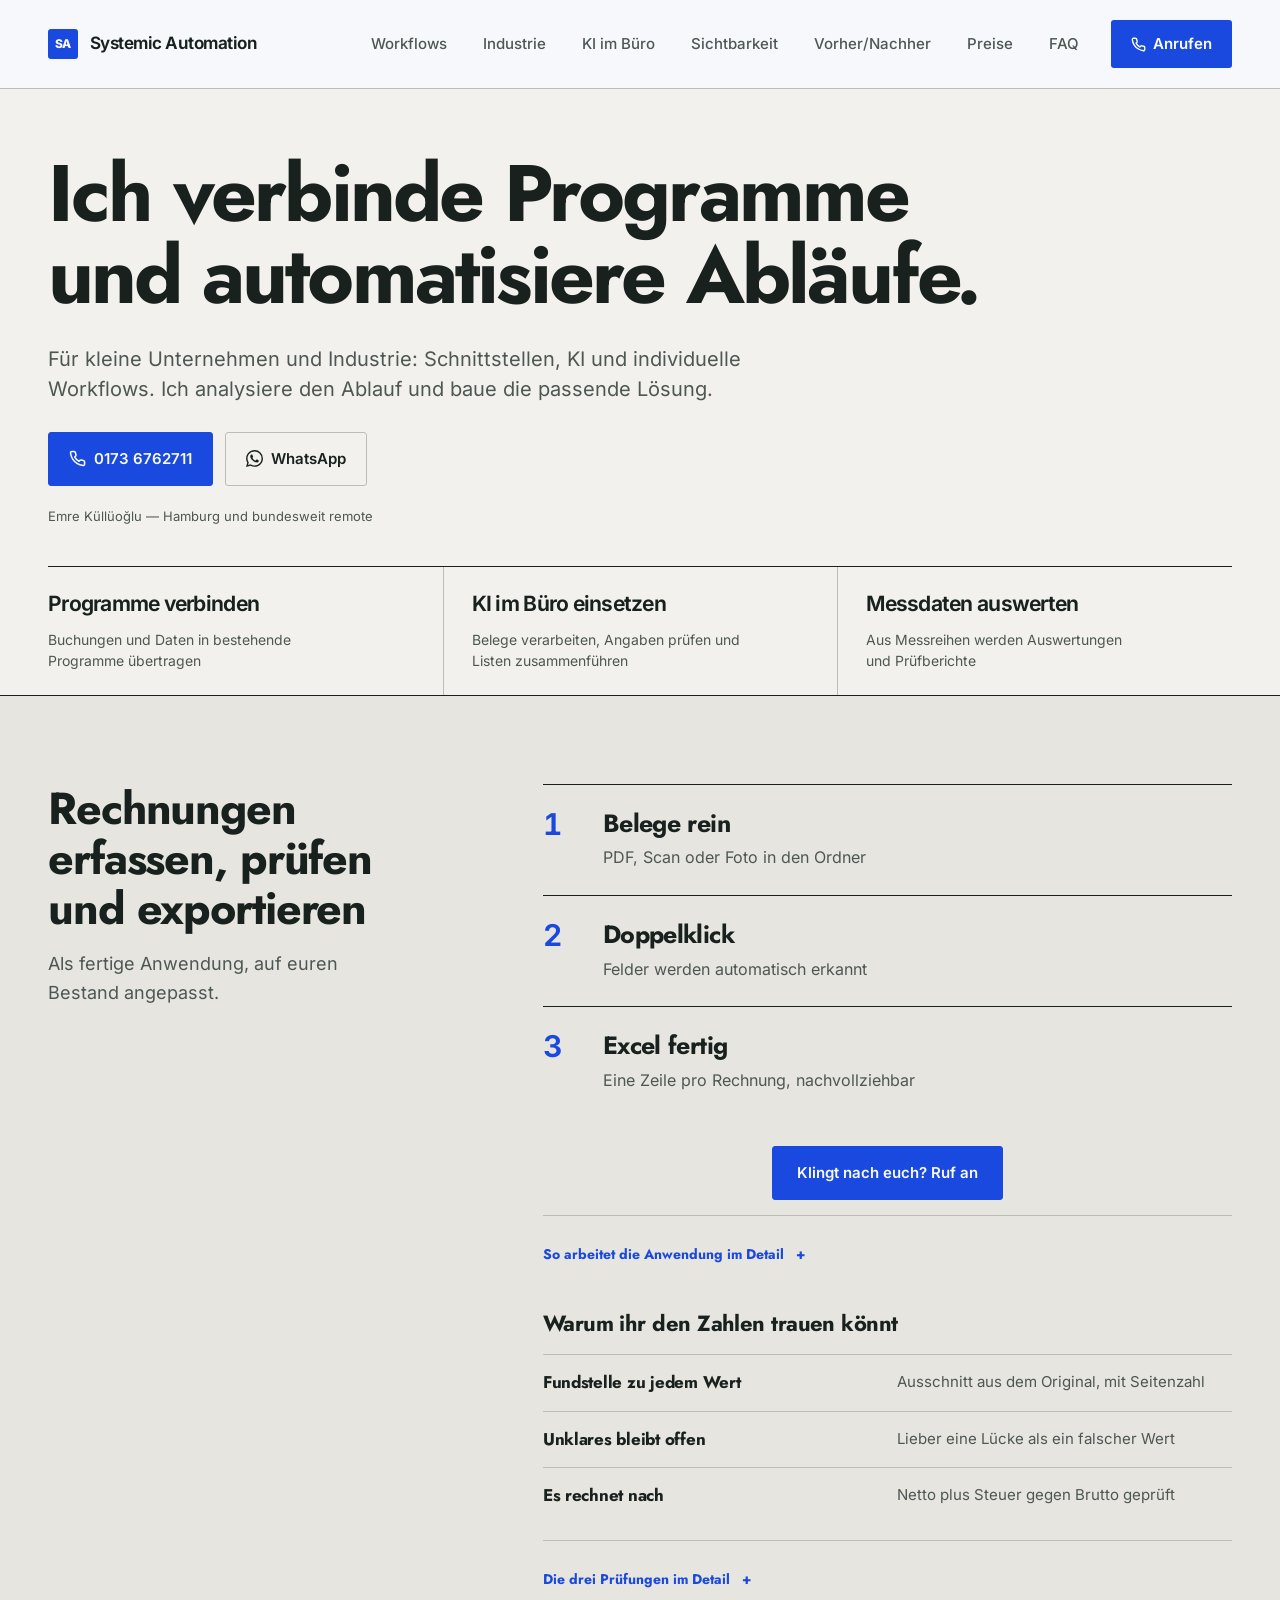
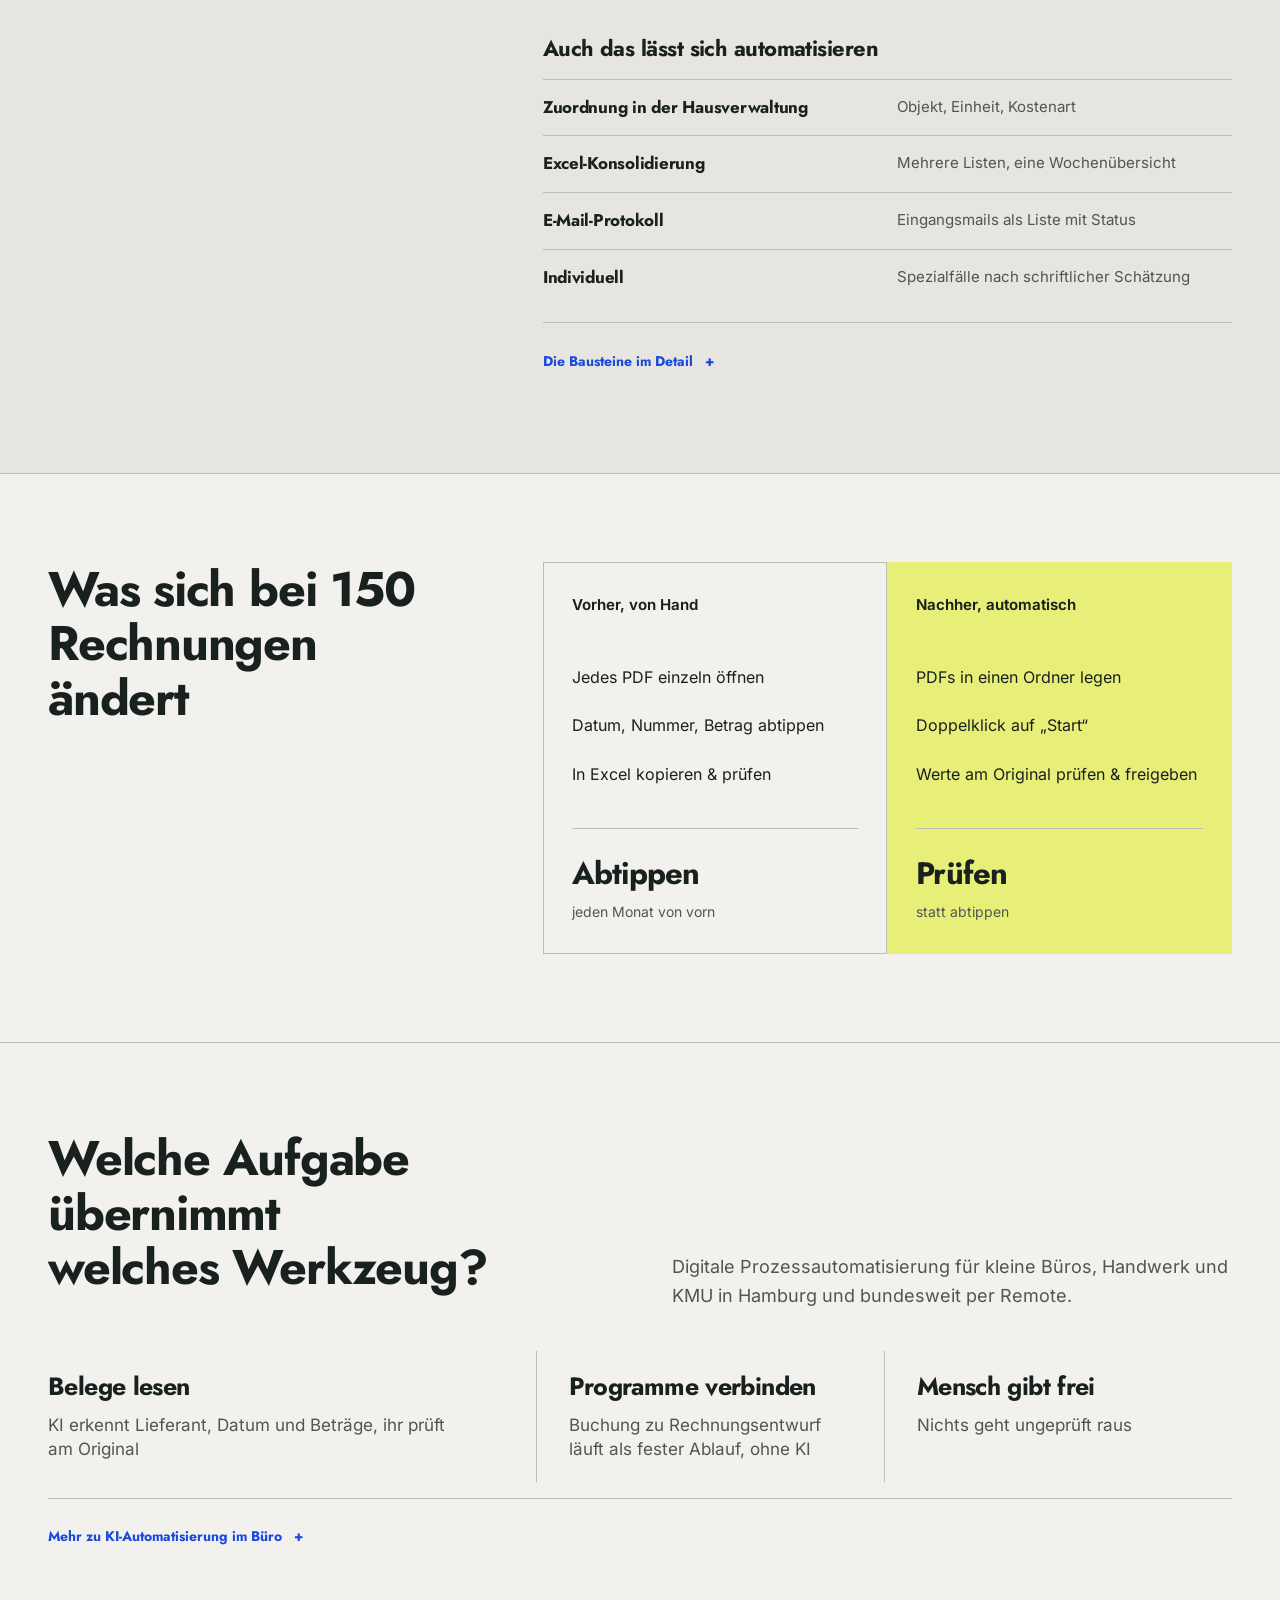
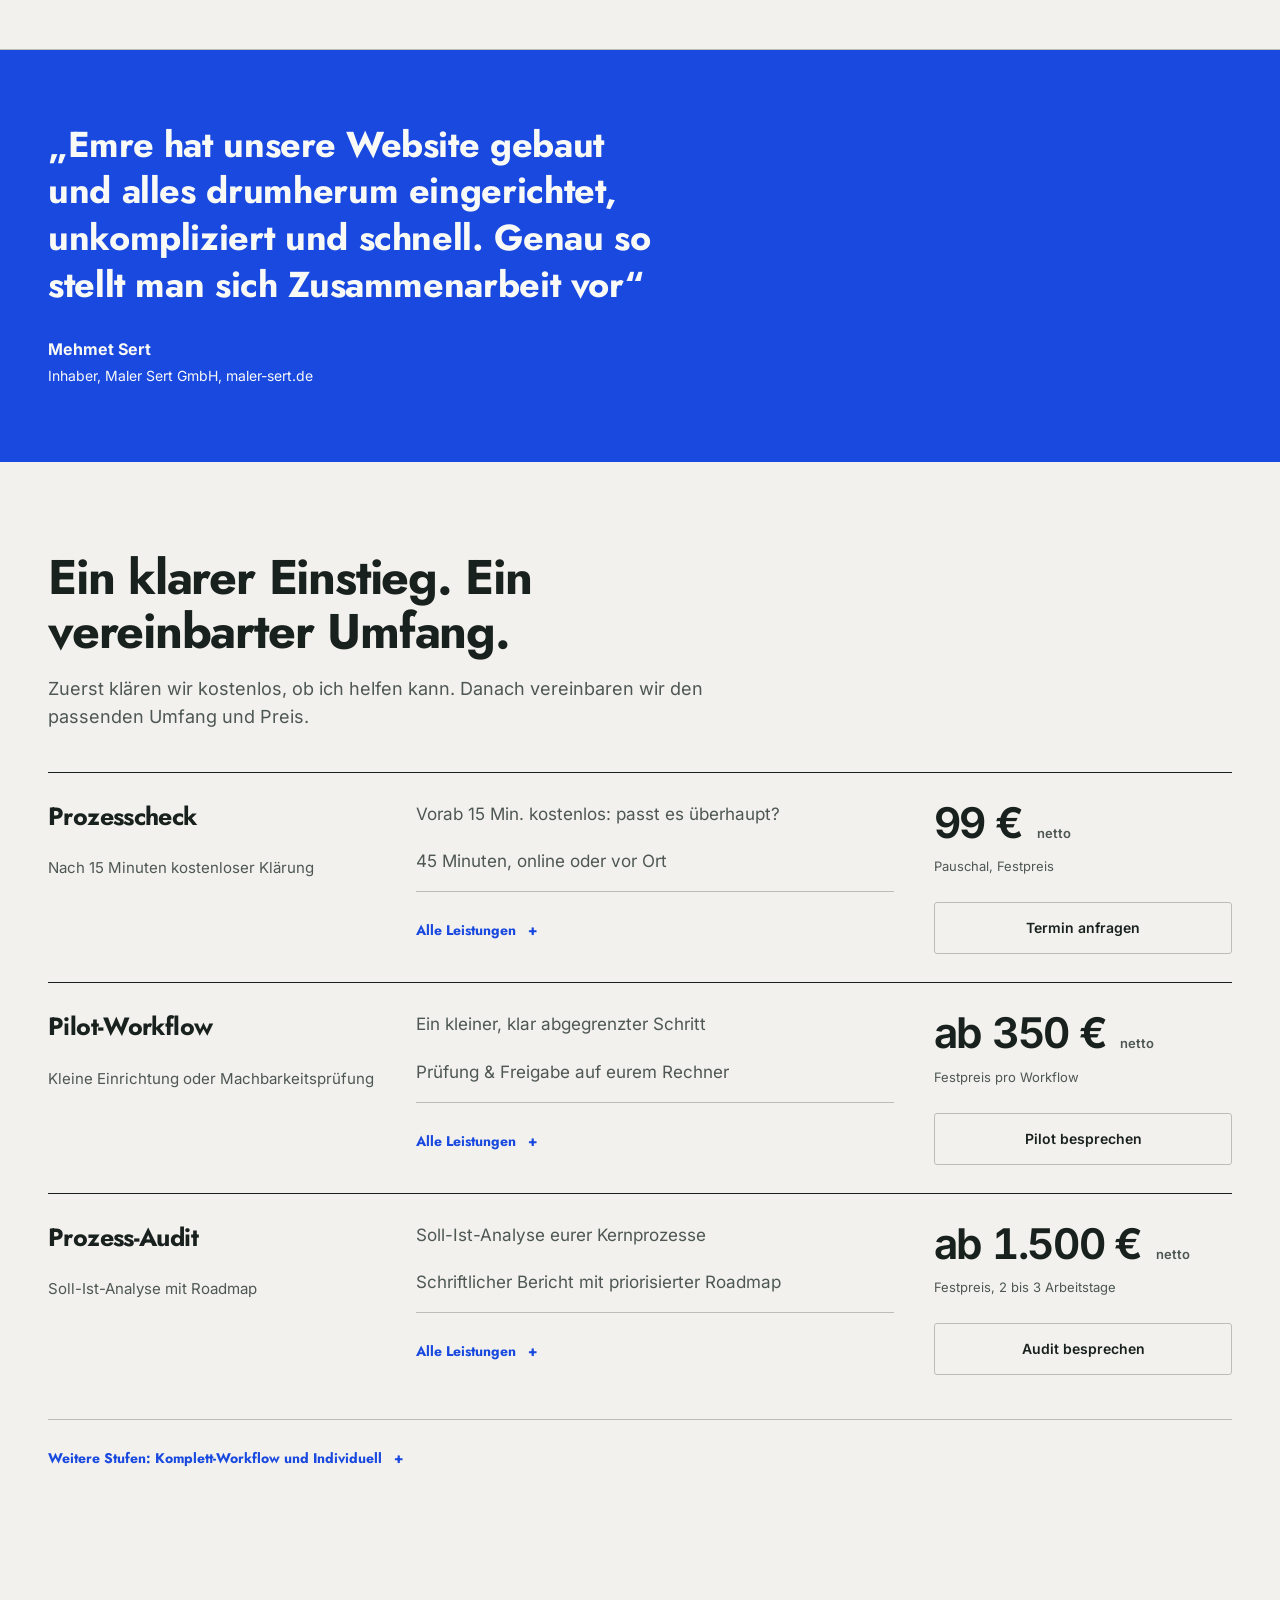
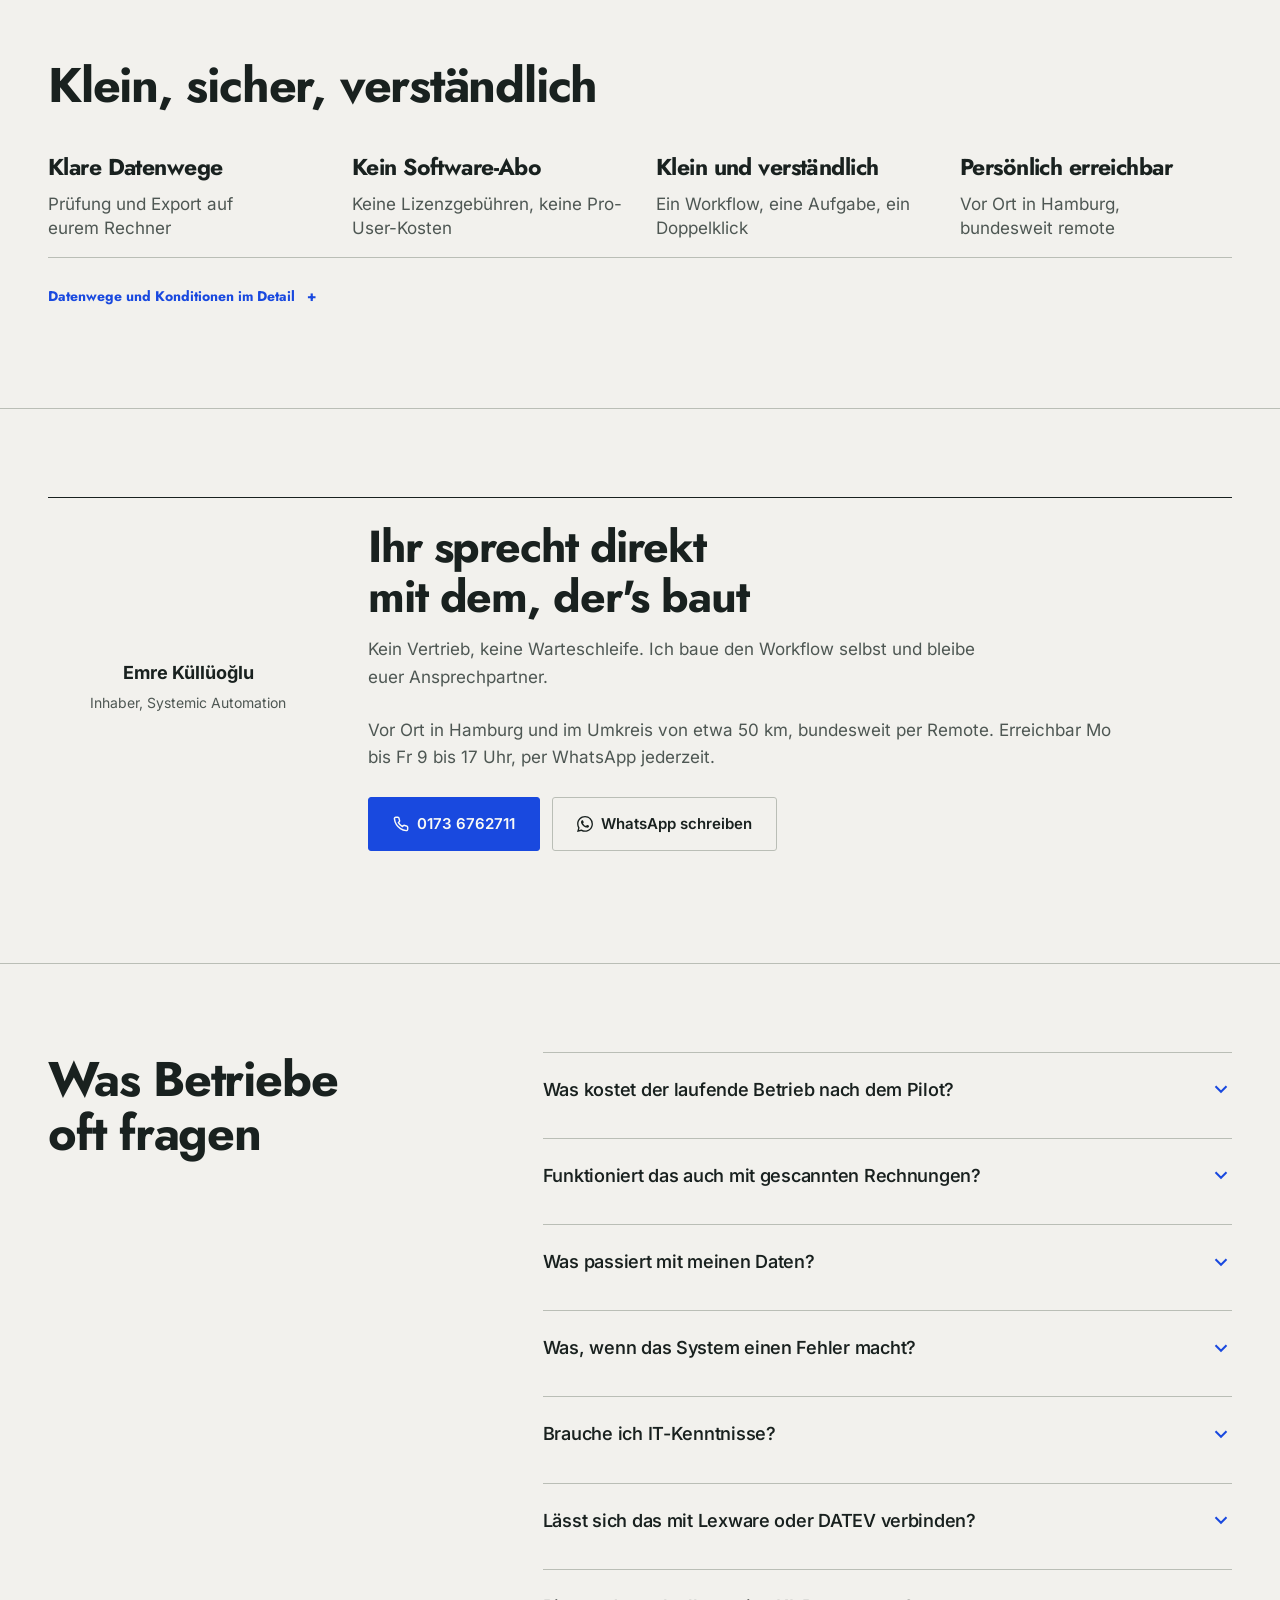
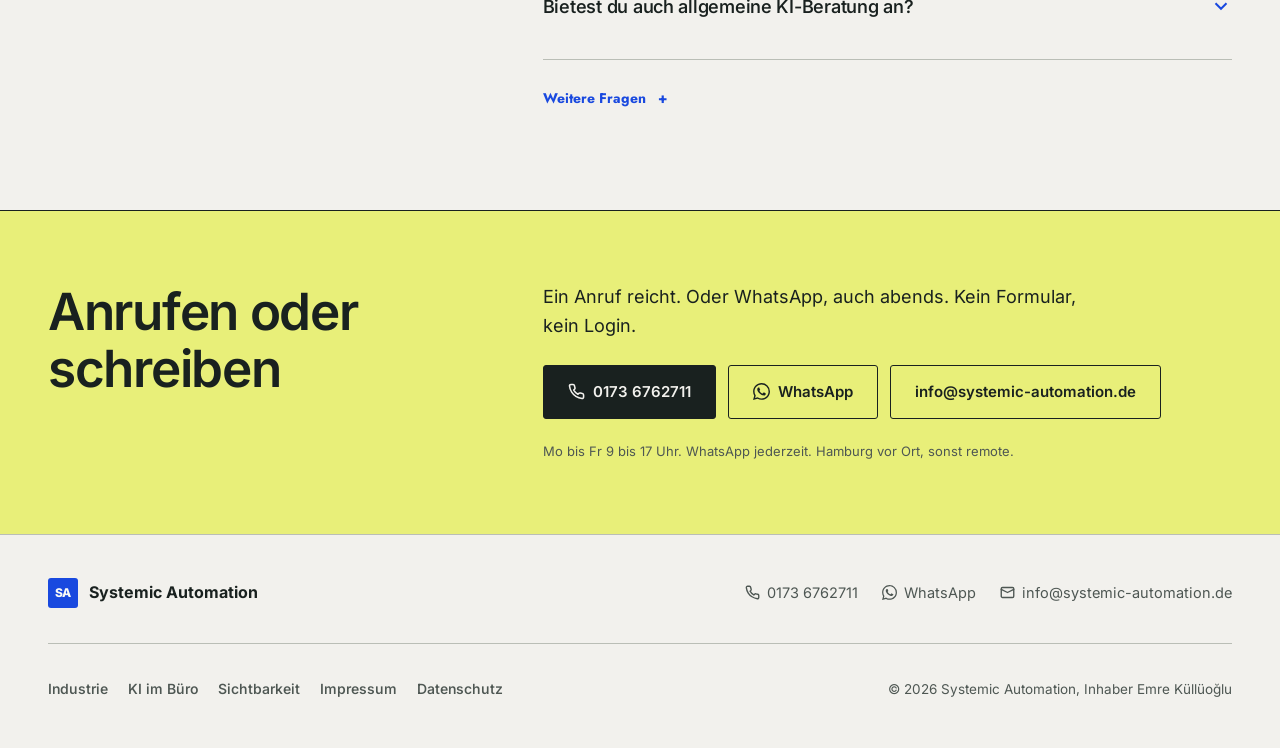
==== commit ecf4296d: "Redesign Systemic Automation with a workshop-inspired visual system" ====
--- a/index.html
+++ b/index.html
@@ -1,37 +1,34 @@
 <!DOCTYPE html>
+
 <html lang="de">
 <head>
-<meta charset="UTF-8" />
-<meta name="viewport" content="width=device-width, initial-scale=1.0" />
-<meta name="description" content="Prozessautomatisierung und KI-Automatisierung für KMU, Mittelstand und Industrie in Hamburg und bundesweit. Belege prüfen, Messdaten auswerten. Festpreis ab 99 €." />
-<meta name="theme-color" content="#0f172a" />
+<meta charset="utf-8"/>
+<meta content="width=device-width, initial-scale=1.0" name="viewport"/>
+<meta content="Prozessautomatisierung und KI-Automatisierung für KMU, Mittelstand und Industrie in Hamburg und bundesweit. Belege prüfen, Messdaten auswerten. Festpreis ab 99 €." name="description"/>
+<meta content="#0f172a" name="theme-color"/>
 <title>Prozessautomatisierung für KMU und Industrie | Systemic Automation</title>
-<link rel="canonical" href="https://systemic-automation.de/" />
-<link rel="icon" type="image/svg+xml" href="favicon.svg" />
-<link rel="alternate icon" href="favicon.ico" />
-<link rel="apple-touch-icon" href="apple-touch-icon.png" />
-
+<link href="https://systemic-automation.de/" rel="canonical"/>
+<link href="favicon.svg" rel="icon" type="image/svg+xml"/>
+<link href="favicon.ico" rel="alternate icon"/>
+<link href="apple-touch-icon.png" rel="apple-touch-icon"/>
 <!-- Self-hosted Inter (DSGVO-konform, kein Google-Server zur Laufzeit) -->
-<link rel="preload" href="fonts/inter-latin-var.woff2" as="font" type="font/woff2" crossorigin />
-
+<link as="font" crossorigin="" href="fonts/inter-latin-var.woff2" rel="preload" type="font/woff2"/>
 <!-- Open Graph -->
-<meta property="og:title" content="Prozessautomatisierung für KMU und Industrie | Systemic Automation" />
-<meta property="og:description" content="Prozessautomatisierung für KMU, Mittelstand und Industrie in Hamburg und bundesweit. Festpreis, kein Software-Abo." />
-<meta property="og:image" content="https://systemic-automation.de/og-image-v2.jpg" />
-<meta property="og:image:alt" content="Systemic Automation: Prozessautomatisierung für KMU und Industrie" />
-<meta property="og:image:width" content="1200" />
-<meta property="og:image:height" content="630" />
-<meta property="og:url" content="https://systemic-automation.de/" />
-<meta property="og:type" content="website" />
-<meta property="og:locale" content="de_DE" />
-<meta property="og:site_name" content="Systemic Automation" />
-
+<meta content="Prozessautomatisierung für KMU und Industrie | Systemic Automation" property="og:title"/>
+<meta content="Prozessautomatisierung für KMU, Mittelstand und Industrie in Hamburg und bundesweit. Festpreis, kein Software-Abo." property="og:description"/>
+<meta content="https://systemic-automation.de/og-image-v2.jpg" property="og:image"/>
+<meta content="Systemic Automation: Prozessautomatisierung für KMU und Industrie" property="og:image:alt"/>
+<meta content="1200" property="og:image:width"/>
+<meta content="630" property="og:image:height"/>
+<meta content="https://systemic-automation.de/" property="og:url"/>
+<meta content="website" property="og:type"/>
+<meta content="de_DE" property="og:locale"/>
+<meta content="Systemic Automation" property="og:site_name"/>
 <!-- Twitter -->
-<meta name="twitter:card" content="summary_large_image" />
-<meta name="twitter:title" content="Prozessautomatisierung für KMU und Industrie | Systemic Automation" />
-<meta name="twitter:description" content="Prozessautomatisierung für KMU, Mittelstand und Industrie in Hamburg und bundesweit. Festpreis ab 99 €, kein Software-Abo." />
-<meta name="twitter:image" content="https://systemic-automation.de/og-image-v2.jpg" />
-
+<meta content="summary_large_image" name="twitter:card"/>
+<meta content="Prozessautomatisierung für KMU und Industrie | Systemic Automation" name="twitter:title"/>
+<meta content="Prozessautomatisierung für KMU, Mittelstand und Industrie in Hamburg und bundesweit. Festpreis ab 99 €, kein Software-Abo." name="twitter:description"/>
+<meta content="https://systemic-automation.de/og-image-v2.jpg" name="twitter:image"/>
 <!-- LocalBusiness / ProfessionalService Structured Data -->
 <script type="application/ld+json">
 {
@@ -202,7 +199,6 @@
   ]
 }
 </script>
-
 <!-- FAQ Structured Data -->
 <script type="application/ld+json">
 {
@@ -324,7 +320,6 @@
   ]
 }
 </script>
-
 <style>
   /* Inter — self-hosted Variable Font (Weight 400–800), latin + latin-ext */
   @font-face {
@@ -909,345 +904,326 @@
   .more-center summary{font-size:18px}
   @media (max-width: 900px){.pricing.price3,.pricing.price2{grid-template-columns:1fr}}
 </style>
-<script src="/lightbox-v1.js" defer></script>
-<link rel="stylesheet" href="/look.css?v=15">
+<script defer="" src="/lightbox-v1.js"></script>
+<link href="/look.css?v=15" rel="stylesheet"/>
+<link rel="preload" href="fonts/jost-redesign.ttf" as="font" type="font/ttf" crossorigin />
+<link rel="stylesheet" href="redesign.css" />
 </head>
-<body>
-<dialog class="lb" id="lightbox" aria-label="Vergrößerte Ansicht"><button class="lb-close" type="button" aria-label="Schließen">&#10005;</button></dialog>
-
+<body class="sa-home">
+<dialog aria-label="Vergrößerte Ansicht" class="lb" id="lightbox"><button aria-label="Schließen" class="lb-close" type="button">✕</button></dialog>
 <a class="skip-link" href="#main">Zum Inhalt springen</a>
-
 <header class="topbar">
-  <div class="container nav">
-    <a class="brand" href="/">
-      <span class="brand-mark">SA</span>
+<div class="container nav">
+<a class="brand" href="/">
+<span class="brand-mark">SA</span>
       Systemic Automation
     </a>
-    <nav class="nav-menu-links" aria-label="Hauptnavigation">
-      <div class="nav-links">
-        <a href="#workflows">Workflows</a>
-        <a href="/industrie">Industrie</a>
-        <a href="/ki-im-buero">KI im Büro</a>
-        <a href="/sichtbarkeit">Sichtbarkeit</a>
-        <a href="#vergleich">Vorher/Nachher</a>
-        <a href="#preise">Preise</a>
-        <a href="#faq">FAQ</a>
-      </div>
-      <a class="nav-cta" href="tel:+491736762711">
-        <svg aria-hidden="true" width="15" height="15" viewBox="0 0 24 24" fill="none" stroke="currentColor" stroke-width="2.2" stroke-linecap="round" stroke-linejoin="round"><path d="M22 16.92v3a2 2 0 0 1-2.18 2 19.79 19.79 0 0 1-8.63-3.07 19.5 19.5 0 0 1-6-6 19.79 19.79 0 0 1-3.07-8.67A2 2 0 0 1 4.11 2h3a2 2 0 0 1 2 1.72c.13.96.36 1.9.7 2.81a2 2 0 0 1-.45 2.11L8.09 9.91a16 16 0 0 0 6 6l1.27-1.27a2 2 0 0 1 2.11-.45c.91.34 1.85.57 2.81.7A2 2 0 0 1 22 16.92z"/></svg>
+<nav aria-label="Hauptnavigation" class="nav-menu-links">
+<div class="nav-links">
+<a href="#workflows">Workflows</a>
+<a href="/industrie">Industrie</a>
+<a href="/ki-im-buero">KI im Büro</a>
+<a href="/sichtbarkeit">Sichtbarkeit</a>
+<a href="#vergleich">Vorher/Nachher</a>
+<a href="#preise">Preise</a>
+<a href="#faq">FAQ</a>
+</div>
+<a class="nav-cta" href="tel:+491736762711">
+<svg aria-hidden="true" fill="none" height="15" stroke="currentColor" stroke-linecap="round" stroke-linejoin="round" stroke-width="2.2" viewBox="0 0 24 24" width="15"><path d="M22 16.92v3a2 2 0 0 1-2.18 2 19.79 19.79 0 0 1-8.63-3.07 19.5 19.5 0 0 1-6-6 19.79 19.79 0 0 1-3.07-8.67A2 2 0 0 1 4.11 2h3a2 2 0 0 1 2 1.72c.13.96.36 1.9.7 2.81a2 2 0 0 1-.45 2.11L8.09 9.91a16 16 0 0 0 6 6l1.27-1.27a2 2 0 0 1 2.11-.45c.91.34 1.85.57 2.81.7A2 2 0 0 1 22 16.92z"></path></svg>
         Anrufen
       </a>
-    </nav>
-  </div>
+</nav>
+</div>
 </header>
-
 <main id="main">
-
 <!-- HERO -->
 <section class="hero">
-  <div class="container">
-    <div class="hero-grid">
-      <div>
-        <span class="hero-eyebrow reveal-up d1"><span class="dot"></span> Hamburg und bundesweit per Remote</span>
-        <h1 class="reveal-up d1">Prozessautomatisierung für KMU und Industrie.<br><span class="accent">Nicht nur Tipparbeit.</span></h1>
-        <p class="hero-lead hero-sub reveal-up d2">Ich analysiere eure Abläufe, sage ehrlich, wo Automatisierung und KI sich lohnen, und baue sie selbst.</p>
-        <ul class="hero-chips reveal-up d3"><li><svg width="26" height="26" viewBox="0 0 24 24" fill="none" stroke="currentColor" stroke-width="1.8" stroke-linecap="round" stroke-linejoin="round" aria-hidden="true"><path d="M2 12s4-7 10-7 10 7 10 7-4 7-10 7S2 12 2 12z"/><circle cx="12" cy="12" r="3"/></svg> Jeder Wert im Original markiert</li><li><svg width="26" height="26" viewBox="0 0 24 24" fill="none" stroke="currentColor" stroke-width="1.8" stroke-linecap="round" stroke-linejoin="round" aria-hidden="true"><path d="M12 22s8-4 8-10V5l-8-3-8 3v7c0 6 8 10 8 10z"/><path d="M9 12l2 2 4-4"/></svg> Export erst nach eurer Freigabe</li><li><svg width="26" height="26" viewBox="0 0 24 24" fill="none" stroke="currentColor" stroke-width="1.8" stroke-linecap="round" stroke-linejoin="round" aria-hidden="true"><path d="M17 6.5A6 6 0 1 0 17 17.5"/><path d="M4 10h9M4 14h9"/></svg> Festpreis, kein Abo</li><li><svg width="26" height="26" viewBox="0 0 24 24" fill="none" stroke="currentColor" stroke-width="1.8" stroke-linecap="round" stroke-linejoin="round" aria-hidden="true"><circle cx="12" cy="12" r="9"/><path d="M12 7v5l3 2"/></svg> Erst 15 Minuten kostenlos klären</li></ul>
-        <div class="hero-cta reveal-up d4">
-          <a href="tel:+491736762711" class="btn btn-primary btn-lg">
-            <svg aria-hidden="true" width="17" height="17" viewBox="0 0 24 24" fill="none" stroke="currentColor" stroke-width="2.2" stroke-linecap="round" stroke-linejoin="round"><path d="M22 16.92v3a2 2 0 0 1-2.18 2 19.79 19.79 0 0 1-8.63-3.07 19.5 19.5 0 0 1-6-6 19.79 19.79 0 0 1-3.07-8.67A2 2 0 0 1 4.11 2h3a2 2 0 0 1 2 1.72c.13.96.36 1.9.7 2.81a2 2 0 0 1-.45 2.11L8.09 9.91a16 16 0 0 0 6 6l1.27-1.27a2 2 0 0 1 2.11-.45c.91.34 1.85.57 2.81.7A2 2 0 0 1 22 16.92z"/></svg>
+<div class="container">
+<div class="hero-grid">
+<div>
+
+<h1 class="reveal-up d1">Ich verbinde Programme und automatisiere Abläufe.</h1>
+<p class="hero-lead hero-sub reveal-up d2">Für kleine Unternehmen und Industrie: Schnittstellen, KI und individuelle Workflows. Ich analysiere den Ablauf und baue die passende Lösung.</p>
+
+<div class="hero-cta reveal-up d4">
+<a class="btn btn-primary btn-lg" href="tel:+491736762711">
+<svg aria-hidden="true" fill="none" height="17" stroke="currentColor" stroke-linecap="round" stroke-linejoin="round" stroke-width="2.2" viewBox="0 0 24 24" width="17"><path d="M22 16.92v3a2 2 0 0 1-2.18 2 19.79 19.79 0 0 1-8.63-3.07 19.5 19.5 0 0 1-6-6 19.79 19.79 0 0 1-3.07-8.67A2 2 0 0 1 4.11 2h3a2 2 0 0 1 2 1.72c.13.96.36 1.9.7 2.81a2 2 0 0 1-.45 2.11L8.09 9.91a16 16 0 0 0 6 6l1.27-1.27a2 2 0 0 1 2.11-.45c.91.34 1.85.57 2.81.7A2 2 0 0 1 22 16.92z"></path></svg>
             0173 6762711
           </a>
-          <a href="https://wa.me/491736762711?text=Moin!%20Ich%20interessiere%20mich%20f%C3%BCr%20einen%20Workflow." class="btn btn-ghost-light btn-lg">
-            <svg width="17" height="17" viewBox="0 0 24 24" fill="currentColor" aria-hidden="true"><path d="M17.472 14.382c-.297-.149-1.758-.867-2.03-.967-.273-.099-.471-.148-.67.15-.197.297-.767.966-.94 1.164-.173.199-.347.223-.644.075-.297-.15-1.255-.463-2.39-1.475-.883-.788-1.48-1.761-1.653-2.059-.173-.297-.018-.458.13-.606.134-.133.297-.347.446-.52.149-.174.198-.298.298-.497.099-.198.05-.371-.025-.52-.075-.149-.669-1.612-.916-2.207-.242-.579-.487-.5-.669-.51-.173-.008-.371-.01-.57-.01-.198 0-.52.074-.792.372-.272.297-1.04 1.016-1.04 2.479 0 1.462 1.065 2.875 1.213 3.074.149.198 2.096 3.2 5.077 4.487.709.306 1.262.489 1.694.625.712.227 1.36.195 1.871.118.571-.085 1.758-.719 2.006-1.413.248-.694.248-1.289.173-1.413-.074-.124-.272-.198-.57-.347m-5.421 7.403h-.004a9.87 9.87 0 0 1-5.031-1.378l-.361-.214-3.741.982.998-3.648-.235-.374a9.86 9.86 0 0 1-1.51-5.26c.001-5.45 4.436-9.884 9.888-9.884 2.64 0 5.122 1.03 6.988 2.898a9.825 9.825 0 0 1 2.893 6.994c-.003 5.45-4.437 9.884-9.885 9.884m8.413-18.297A11.815 11.815 0 0 0 12.05 0C5.495 0 .16 5.335.157 11.892c0 2.096.547 4.142 1.588 5.945L.057 24l6.305-1.654a11.882 11.882 0 0 0 5.683 1.448h.005c6.554 0 11.89-5.335 11.893-11.893a11.821 11.821 0 0 0-3.48-8.413Z"/></svg>
+<a class="btn btn-ghost-light btn-lg" href="https://wa.me/491736762711?text=Moin!%20Ich%20interessiere%20mich%20f%C3%BCr%20einen%20Workflow.">
+<svg aria-hidden="true" fill="currentColor" height="17" viewBox="0 0 24 24" width="17"><path d="M17.472 14.382c-.297-.149-1.758-.867-2.03-.967-.273-.099-.471-.148-.67.15-.197.297-.767.966-.94 1.164-.173.199-.347.223-.644.075-.297-.15-1.255-.463-2.39-1.475-.883-.788-1.48-1.761-1.653-2.059-.173-.297-.018-.458.13-.606.134-.133.297-.347.446-.52.149-.174.198-.298.298-.497.099-.198.05-.371-.025-.52-.075-.149-.669-1.612-.916-2.207-.242-.579-.487-.5-.669-.51-.173-.008-.371-.01-.57-.01-.198 0-.52.074-.792.372-.272.297-1.04 1.016-1.04 2.479 0 1.462 1.065 2.875 1.213 3.074.149.198 2.096 3.2 5.077 4.487.709.306 1.262.489 1.694.625.712.227 1.36.195 1.871.118.571-.085 1.758-.719 2.006-1.413.248-.694.248-1.289.173-1.413-.074-.124-.272-.198-.57-.347m-5.421 7.403h-.004a9.87 9.87 0 0 1-5.031-1.378l-.361-.214-3.741.982.998-3.648-.235-.374a9.86 9.86 0 0 1-1.51-5.26c.001-5.45 4.436-9.884 9.888-9.884 2.64 0 5.122 1.03 6.988 2.898a9.825 9.825 0 0 1 2.893 6.994c-.003 5.45-4.437 9.884-9.885 9.884m8.413-18.297A11.815 11.815 0 0 0 12.05 0C5.495 0 .16 5.335.157 11.892c0 2.096.547 4.142 1.588 5.945L.057 24l6.305-1.654a11.882 11.882 0 0 0 5.683 1.448h.005c6.554 0 11.89-5.335 11.893-11.893a11.821 11.821 0 0 0-3.48-8.413Z"></path></svg>
             WhatsApp
           </a>
-        </div>
-        </div>
-    </div>
-  </div>
+</div><p class="hero-location">Emre Küllüoğlu — Hamburg und bundesweit remote</p>
+</div>
+</div>
+<div aria-label="Leistungsbereiche" class="service-index"><a href="#ki"><strong>Programme verbinden</strong><span>Buchungen und Daten in bestehende Programme übertragen</span></a><a href="#workflows"><strong>KI im Büro einsetzen</strong><span>Belege verarbeiten, Angaben prüfen und Listen zusammenführen</span></a><a href="/industrie"><strong>Messdaten auswerten</strong><span>Aus Messreihen werden Auswertungen und Prüfberichte</span></a></div></div>
 </section>
-
 <!-- WORKFLOWS -->
-<section id="workflows" class="section-alt">
-  <div class="container">
-    <div class="section-head"><span class="kicker">So fängt es an</span><h2>Beleg rein. Geprüfte Daten raus.</h2><p>Als fertige Anwendung, auf euren Bestand angepasst.</p></div>
-    <div class="big-steps"><div class="big-step"><span class="bs-num">1</span><span class="bs-ico"><svg width="38" height="38" viewBox="0 0 24 24" fill="none" stroke="currentColor" stroke-width="1.8" stroke-linecap="round" stroke-linejoin="round" aria-hidden="true"><path d="M3 7a2 2 0 0 1 2-2h4l2 3h8a2 2 0 0 1 2 2v7a2 2 0 0 1-2 2H5a2 2 0 0 1-2-2z"/></svg></span><h3>Belege rein</h3><p>PDF, Scan oder Foto in den Ordner</p></div><div class="big-step"><span class="bs-num">2</span><span class="bs-ico"><svg width="38" height="38" viewBox="0 0 24 24" fill="none" stroke="currentColor" stroke-width="1.8" stroke-linecap="round" stroke-linejoin="round" aria-hidden="true"><path d="M9 9l5 12 1.8-5.2L21 14z"/><path d="M7.2 2.2L8 5.1M2.2 7.2L5.1 8M5.6 5.6l2 2"/></svg></span><h3>Doppelklick</h3><p>Felder werden automatisch erkannt</p></div><div class="big-step"><span class="bs-num">3</span><span class="bs-ico"><svg width="38" height="38" viewBox="0 0 24 24" fill="none" stroke="currentColor" stroke-width="1.8" stroke-linecap="round" stroke-linejoin="round" aria-hidden="true"><rect x="3" y="4" width="18" height="16" rx="2"/><path d="M3 10h18M9 4v16"/></svg></span><h3>Excel fertig</h3><p>Eine Zeile pro Rechnung, nachvollziehbar</p></div></div><div style="text-align:center;margin-top:28px"><a href="tel:+491736762711" class="btn btn-primary btn-lg">Klingt nach euch? Ruf an</a></div><details class="more"><summary>So arbeitet die Anwendung im Detail</summary><div class="more-body"><p>Rechnungen landen als PDF in einem Ordner oder werden ins Fenster gezogen. Das Werkzeug liest Lieferant, Rechnungsnummer, Datum, Beträge und IBAN aus und rechnet nach, ob Netto und Steuer zum Brutto passen. Wie gut es eure Scans liest, testen wir vorher mit euren eigenen Belegen. Danach exportiert ihr eine CSV-Tabelle für Excel, Ob sie zu eurem Importformat passt, prüfen wir vorab.</p><p>Entscheidend ist, was es <b>nicht</b> tut: Es gibt nichts ungeprüft weiter. Jeder Wert ist im Original markiert, unsichere Felder bleiben leer oder werden gekennzeichnet, und exportiert wird erst nach eurer Freigabe.</p><div class="wf-save">
-          <svg aria-hidden="true" width="17" height="17" viewBox="0 0 24 24" fill="none" stroke="currentColor" stroke-width="2.2" stroke-linecap="round"><circle cx="12" cy="12" r="10"/><path d="M12 6v6l4 2"/></svg>
+<section class="section-alt" id="workflows">
+<div class="container">
+<div class="section-head"><h2>Rechnungen erfassen, prüfen und exportieren</h2><p>Als fertige Anwendung, auf euren Bestand angepasst.</p></div>
+<div class="big-steps"><div class="big-step"><span class="bs-num">1</span><h3>Belege rein</h3><p>PDF, Scan oder Foto in den Ordner</p></div><div class="big-step"><span class="bs-num">2</span><h3>Doppelklick</h3><p>Felder werden automatisch erkannt</p></div><div class="big-step"><span class="bs-num">3</span><h3>Excel fertig</h3><p>Eine Zeile pro Rechnung, nachvollziehbar</p></div></div><div style="text-align:center;margin-top:28px"><a class="btn btn-primary btn-lg" href="tel:+491736762711">Klingt nach euch? Ruf an</a></div><details class="more"><summary>So arbeitet die Anwendung im Detail</summary><div class="more-body"><p>Rechnungen landen als PDF in einem Ordner oder werden ins Fenster gezogen. Das Werkzeug liest Lieferant, Rechnungsnummer, Datum, Beträge und IBAN aus und rechnet nach, ob Netto und Steuer zum Brutto passen. Wie gut es eure Scans liest, testen wir vorher mit euren eigenen Belegen. Danach exportiert ihr eine CSV-Tabelle für Excel, Ob sie zu eurem Importformat passt, prüfen wir vorab.</p><p>Entscheidend ist, was es <b>nicht</b> tut: Es gibt nichts ungeprüft weiter. Jeder Wert ist im Original markiert, unsichere Felder bleiben leer oder werden gekennzeichnet, und exportiert wird erst nach eurer Freigabe.</p><div class="wf-save">
+<svg aria-hidden="true" fill="none" height="17" stroke="currentColor" stroke-linecap="round" stroke-width="2.2" viewBox="0 0 24 24" width="17"><circle cx="12" cy="12" r="10"></circle><path d="M12 6v6l4 2"></path></svg>
           Keine Pauschalzahl: Die Anwendung erfasst Bearbeitungszeit und Kosten je Beleg, damit ihr mit eurem bisherigen Aufwand vergleichen könnt.
-        </div></div></details><p class="tile-head">Warum ihr den Zahlen trauen könnt</p><div class="tile-grid"><div class="tile"><span class="t-ico"><svg width="28" height="28" viewBox="0 0 24 24" fill="none" stroke="currentColor" stroke-width="1.8" stroke-linecap="round" stroke-linejoin="round" aria-hidden="true"><circle cx="12" cy="12" r="9"/><circle cx="12" cy="12" r="4"/><path d="M12 3v3M12 18v3M3 12h3M18 12h3"/></svg></span><h4>Fundstelle zu jedem Wert</h4><p>Ausschnitt aus dem Original, mit Seitenzahl</p></div><div class="tile"><span class="t-ico"><svg width="28" height="28" viewBox="0 0 24 24" fill="none" stroke="currentColor" stroke-width="1.8" stroke-linecap="round" stroke-linejoin="round" aria-hidden="true"><rect x="3" y="5" width="18" height="14" rx="2" stroke-dasharray="3 3"/><path d="M8 12h8"/></svg></span><h4>Unklares bleibt offen</h4><p>Lieber eine Lücke als ein falscher Wert</p></div><div class="tile"><span class="t-ico"><svg width="28" height="28" viewBox="0 0 24 24" fill="none" stroke="currentColor" stroke-width="1.8" stroke-linecap="round" stroke-linejoin="round" aria-hidden="true"><rect x="5" y="3" width="14" height="18" rx="2"/><path d="M8 7h8M8 12h2M14 12h2M8 16h2M14 16h2"/></svg></span><h4>Es rechnet nach</h4><p>Netto plus Steuer gegen Brutto geprüft</p></div></div><details class="more"><summary>Die drei Prüfungen im Detail</summary><div class="more-body"><p><b>Fundstelle zu jedem Wert</b> Neben jeder Angabe steht der Ausschnitt aus eurem Originalbeleg, mit Seitenzahl. Ihr müsst nicht glauben, dass der Betrag stimmt, ihr seht die Stelle, aus der er kommt.</p><p><b>Unklares bleibt offen</b> Findet das Werkzeug zwei mögliche Treffer, entscheidet es nicht. Das Feld bleibt leer und wird als prüfpflichtig markiert. Lieber eine Lücke, die auffällt, als eine falsche Zahl, die niemand bemerkt.</p><p><b>Es rechnet nach</b> Netto plus Steuer wird gegen den gedruckten Bruttobetrag geprüft. Stimmt es nicht, gibt es einen Hinweis. Sind die Summen nicht eindeutig lesbar, steht dort ausdrücklich „nicht geprüft“ statt eines stillen Häkchens.</p></div></details><p class="tile-head">Auch das lässt sich automatisieren</p><div class="tile-grid"><div class="tile"><span class="t-ico"><svg width="28" height="28" viewBox="0 0 24 24" fill="none" stroke="currentColor" stroke-width="1.8" stroke-linecap="round" stroke-linejoin="round" aria-hidden="true"><path d="M3 11l9-8 9 8"/><path d="M5 10v10h14V10"/><path d="M10 20v-6h4v6"/></svg></span><h4>Zuordnung in der Hausverwaltung</h4><p>Objekt, Einheit, Kostenart</p></div><div class="tile"><span class="t-ico"><svg width="28" height="28" viewBox="0 0 24 24" fill="none" stroke="currentColor" stroke-width="1.8" stroke-linecap="round" stroke-linejoin="round" aria-hidden="true"><path d="M12 3l9 5-9 5-9-5z"/><path d="M3 13l9 5 9-5"/></svg></span><h4>Excel-Konsolidierung</h4><p>Mehrere Listen, eine Wochenübersicht</p></div><div class="tile"><span class="t-ico"><svg width="28" height="28" viewBox="0 0 24 24" fill="none" stroke="currentColor" stroke-width="1.8" stroke-linecap="round" stroke-linejoin="round" aria-hidden="true"><rect x="3" y="5" width="18" height="14" rx="2"/><path d="M3 7l9 6 9-6"/></svg></span><h4>E-Mail-Protokoll</h4><p>Eingangsmails als Liste mit Status</p></div><div class="tile"><span class="t-ico"><svg width="28" height="28" viewBox="0 0 24 24" fill="none" stroke="currentColor" stroke-width="1.8" stroke-linecap="round" stroke-linejoin="round" aria-hidden="true"><path d="M14.7 6.3a4 4 0 0 0-5.4 5.4L3 18v3h3l6.3-6.3a4 4 0 0 0 5.4-5.4l-2.6 2.6-2.4-.6-.6-2.4z"/></svg></span><h4>Individuell</h4><p>Spezialfälle nach schriftlicher Schätzung</p></div></div><details class="more"><summary>Die Bausteine im Detail</summary><div class="more-body"><p><b>Zuordnung in der Hausverwaltung</b> Welches Objekt, welche Einheit, welche Kostenart, umlagefähig oder nicht. Diese Zuordnung nimmt euch kein Steuerberater ab und keine Standardsoftware zuverlässig. Genau dort setzt der Ausbau an.</p><p><b>Excel-Konsolidierung</b> Mehrere Listen automatisch zu einer Wochenübersicht zusammenführen, inkl. Auffälligkeits-Markierung.</p><p><b>E-Mail-Protokoll</b> Eingangsmails als strukturierte Excel-Liste: Absender, Thema, Kategorie, Status.</p><p><b>Individuell</b> Spezialfälle und mehrere verknüpfte Quellen, nach schriftlicher Aufwandsschätzung.</p></div></details>
-  </div>
+        </div></div></details><h3 class="tile-head">Warum ihr den Zahlen trauen könnt</h3><div class="service-rows"><div class="tile"><h3>Fundstelle zu jedem Wert</h3><p>Ausschnitt aus dem Original, mit Seitenzahl</p></div><div class="tile"><h3>Unklares bleibt offen</h3><p>Lieber eine Lücke als ein falscher Wert</p></div><div class="tile"><h3>Es rechnet nach</h3><p>Netto plus Steuer gegen Brutto geprüft</p></div></div><details class="more"><summary>Die drei Prüfungen im Detail</summary><div class="more-body"><p><b>Fundstelle zu jedem Wert</b> Neben jeder Angabe steht der Ausschnitt aus eurem Originalbeleg, mit Seitenzahl. Ihr müsst nicht glauben, dass der Betrag stimmt, ihr seht die Stelle, aus der er kommt.</p><p><b>Unklares bleibt offen</b> Findet das Werkzeug zwei mögliche Treffer, entscheidet es nicht. Das Feld bleibt leer und wird als prüfpflichtig markiert. Lieber eine Lücke, die auffällt, als eine falsche Zahl, die niemand bemerkt.</p><p><b>Es rechnet nach</b> Netto plus Steuer wird gegen den gedruckten Bruttobetrag geprüft. Stimmt es nicht, gibt es einen Hinweis. Sind die Summen nicht eindeutig lesbar, steht dort ausdrücklich „nicht geprüft“ statt eines stillen Häkchens.</p></div></details><h3 class="tile-head">Auch das lässt sich automatisieren</h3><div class="service-rows"><div class="tile"><h3>Zuordnung in der Hausverwaltung</h3><p>Objekt, Einheit, Kostenart</p></div><div class="tile"><h3>Excel-Konsolidierung</h3><p>Mehrere Listen, eine Wochenübersicht</p></div><div class="tile"><h3>E-Mail-Protokoll</h3><p>Eingangsmails als Liste mit Status</p></div><div class="tile"><h3>Individuell</h3><p>Spezialfälle nach schriftlicher Schätzung</p></div></div><details class="more"><summary>Die Bausteine im Detail</summary><div class="more-body"><p><b>Zuordnung in der Hausverwaltung</b> Welches Objekt, welche Einheit, welche Kostenart, umlagefähig oder nicht. Diese Zuordnung nimmt euch kein Steuerberater ab und keine Standardsoftware zuverlässig. Genau dort setzt der Ausbau an.</p><p><b>Excel-Konsolidierung</b> Mehrere Listen automatisch zu einer Wochenübersicht zusammenführen, inkl. Auffälligkeits-Markierung.</p><p><b>E-Mail-Protokoll</b> Eingangsmails als strukturierte Excel-Liste: Absender, Thema, Kategorie, Status.</p><p><b>Individuell</b> Spezialfälle und mehrere verknüpfte Quellen, nach schriftlicher Aufwandsschätzung.</p></div></details>
+</div>
 </section>
-
 <!-- VORHER / NACHHER -->
-<section id="vergleich" class="section-white">
-  <div class="container">
-    <div class="section-head">
-      <span class="kicker">Der Unterschied</span>
-      <h2>150 Rechnungen: von Hand oder automatisch</h2>
-      
-    </div>
-
-    <div class="compare">
-      <div class="compare-card compare-before">
-        <span class="tag">Vorher, von Hand</span>
-        <ul>
-          <li><span class="ic">✕</span> Jedes PDF einzeln öffnen</li>
-          <li><span class="ic">✕</span> Datum, Nummer, Betrag abtippen</li>
-          <li><span class="ic">✕</span> In Excel kopieren &amp; prüfen</li>
-        </ul>
-        <div class="compare-stat"><b>Abtippen</b><span>jeden Monat von vorn</span></div>
-      </div>
-
-      <div class="compare-mid"><span class="arrow">→</span></div>
-
-      <div class="compare-card compare-after">
-        <span class="tag">Nachher, automatisch</span>
-        <ul>
-          <li><span class="ic">✓</span> PDFs in einen Ordner legen</li>
-          <li><span class="ic">✓</span> Doppelklick auf „Start“</li>
-          <li><span class="ic">✓</span> Werte am Original prüfen &amp; freigeben</li>
-        </ul>
-        <div class="compare-stat"><b>Prüfen</b><span>statt abtippen</span></div>
-      </div>
-    </div>
-  </div>
+<section class="section-white" id="vergleich">
+<div class="container">
+<div class="section-head">
+
+<h2>Was sich bei 150 Rechnungen ändert</h2>
+</div>
+<div class="compare">
+<div class="compare-card compare-before">
+<span class="tag">Vorher, von Hand</span>
+<ul>
+<li> Jedes PDF einzeln öffnen</li>
+<li> Datum, Nummer, Betrag abtippen</li>
+<li> In Excel kopieren &amp; prüfen</li>
+</ul>
+<div class="compare-stat"><b>Abtippen</b><span>jeden Monat von vorn</span></div>
+</div>
+<div class="compare-mid"><span class="arrow">→</span></div>
+<div class="compare-card compare-after">
+<span class="tag">Nachher, automatisch</span>
+<ul>
+<li> PDFs in einen Ordner legen</li>
+<li> Doppelklick auf „Start“</li>
+<li> Werte am Original prüfen &amp; freigeben</li>
+</ul>
+<div class="compare-stat"><b>Prüfen</b><span>statt abtippen</span></div>
+</div>
+</div>
+</div>
 </section>
-
 <!-- KI IM BUERO -->
-<section id="ki" class="section-white">
-  <div class="container">
-    <div class="section-head"><span class="kicker">Prozessautomatisierung und KI</span><h2>Wo KI im Büro hilft. Und wo nicht.</h2><p>Digitale Prozessautomatisierung für kleine Büros, Handwerk und KMU in Hamburg und bundesweit per Remote.</p></div>
-    <div class="tile-grid"><div class="tile"><span class="t-ico"><svg width="28" height="28" viewBox="0 0 24 24" fill="none" stroke="currentColor" stroke-width="1.8" stroke-linecap="round" stroke-linejoin="round" aria-hidden="true"><path d="M2 12s4-7 10-7 10 7 10 7-4 7-10 7S2 12 2 12z"/><circle cx="12" cy="12" r="3"/></svg></span><h4 aria-level="3">Belege lesen</h4><p>KI erkennt Lieferant, Datum und Beträge, ihr prüft am Original</p></div><div class="tile"><span class="t-ico"><svg width="28" height="28" viewBox="0 0 24 24" fill="none" stroke="currentColor" stroke-width="1.8" stroke-linecap="round" stroke-linejoin="round" aria-hidden="true"><path d="M10 14a4 4 0 0 0 5.7 0l3-3a4 4 0 0 0-5.7-5.7l-1 1"/><path d="M14 10a4 4 0 0 0-5.7 0l-3 3a4 4 0 0 0 5.7 5.7l1-1"/></svg></span><h4 aria-level="3">Programme verbinden</h4><p>Buchung zu Rechnungsentwurf läuft als fester Ablauf, ohne KI</p></div><div class="tile"><span class="t-ico"><svg width="28" height="28" viewBox="0 0 24 24" fill="none" stroke="currentColor" stroke-width="1.8" stroke-linecap="round" stroke-linejoin="round" aria-hidden="true"><path d="M12 22s8-4 8-10V5l-8-3-8 3v7c0 6 8 10 8 10z"/><path d="M9 12l2 2 4-4"/></svg></span><h4 aria-level="3">Mensch gibt frei</h4><p>Nichts geht ungeprüft raus</p></div></div>
-    <details class="more"><summary>Mehr zu KI-Automatisierung im Büro</summary><div class="more-body"><p>KI-Automatisierung heißt bei mir: Sie liest und sortiert dort, wo Dokumente unterschiedlich aussehen, zum Beispiel Rechnungen und Belege. Wo ein Ablauf immer gleich ist, etwa eine Buchung in einen Rechnungsentwurf zu übertragen, reicht ein fester Ablauf ohne KI. Ich sage euch, was zu eurem Büro passt, und baue es als Festpreis.</p><p>Wer KI im Unternehmen einführen will, fängt mit einem Ablauf an. Im Prozesscheck (99 €) gehen wir euren Büroalltag durch und finden die Aufgabe, die am meisten Zeit frisst. Eine allgemeine KI-Beratung oder KI-Strategie biete ich nicht an: Ich arbeite immer an einem konkreten Prozess, und ein Mensch gibt jedes Ergebnis frei.</p><p>Messdaten und Prüfberichte in der Industrie haben eine eigene Seite: <a href="/industrie">Messdaten auswerten und Prüfberichte automatisieren</a>.</p><p>Welche Büroaufgaben sich für KI eignen, was es kostet und welche Regeln gelten, steht im <a href="/ki-im-buero">Ratgeber KI im Büro</a>.</p><p>Prozessautomatisierung für KMU muss kein Großprojekt sein. Ein digitales Büro entsteht Schritt für Schritt: ein wiederkehrender Ablauf nach dem anderen, zum Beispiel Belege erfassen, Buchungen in Rechnungsentwürfe übertragen oder Listen zusammenführen. Das ist Workflow-Automatisierung, die zu eurem Alltag passt. Prozessoptimierung mit KI und durch Digitalisierung beginnt bei dem einen Ablauf, der heute am meisten Zeit kostet.</p></div></details>
-  </div>
+<section class="section-white" id="ki">
+<div class="container">
+<div class="section-head"><h2>Welche Aufgabe übernimmt welches Werkzeug?</h2><p>Digitale Prozessautomatisierung für kleine Büros, Handwerk und KMU in Hamburg und bundesweit per Remote.</p></div>
+<div class="method-columns"><div class="tile"><h3>Belege lesen</h3><p>KI erkennt Lieferant, Datum und Beträge, ihr prüft am Original</p></div><div class="tile"><h3>Programme verbinden</h3><p>Buchung zu Rechnungsentwurf läuft als fester Ablauf, ohne KI</p></div><div class="tile"><h3>Mensch gibt frei</h3><p>Nichts geht ungeprüft raus</p></div></div>
+<details class="more"><summary>Mehr zu KI-Automatisierung im Büro</summary><div class="more-body"><p>KI-Automatisierung heißt bei mir: Sie liest und sortiert dort, wo Dokumente unterschiedlich aussehen, zum Beispiel Rechnungen und Belege. Wo ein Ablauf immer gleich ist, etwa eine Buchung in einen Rechnungsentwurf zu übertragen, reicht ein fester Ablauf ohne KI. Ich sage euch, was zu eurem Büro passt, und baue es als Festpreis.</p><p>Wer KI im Unternehmen einführen will, fängt mit einem Ablauf an. Im Prozesscheck (99 €) gehen wir euren Büroalltag durch und finden die Aufgabe, die am meisten Zeit frisst. Eine allgemeine KI-Beratung oder KI-Strategie biete ich nicht an: Ich arbeite immer an einem konkreten Prozess, und ein Mensch gibt jedes Ergebnis frei.</p><p>Messdaten und Prüfberichte in der Industrie haben eine eigene Seite: <a href="/industrie">Messdaten auswerten und Prüfberichte automatisieren</a>.</p><p>Welche Büroaufgaben sich für KI eignen, was es kostet und welche Regeln gelten, steht im <a href="/ki-im-buero">Ratgeber KI im Büro</a>.</p><p>Prozessautomatisierung für KMU muss kein Großprojekt sein. Ein digitales Büro entsteht Schritt für Schritt: ein wiederkehrender Ablauf nach dem anderen, zum Beispiel Belege erfassen, Buchungen in Rechnungsentwürfe übertragen oder Listen zusammenführen. Das ist Workflow-Automatisierung, die zu eurem Alltag passt. Prozessoptimierung mit KI und durch Digitalisierung beginnt bei dem einen Ablauf, der heute am meisten Zeit kostet.</p></div></details>
+</div>
 </section>
-
 <!-- REFERENZ (dezent) -->
-<section id="referenz" class="section-white section-compact">
-  <div class="container">
-    <figure class="quote-card">
-      <blockquote>„Emre hat unsere Website gebaut und alles drumherum eingerichtet, unkompliziert und schnell. Genau so stellt man sich Zusammenarbeit vor“</blockquote>
-      <figcaption>
-        <span class="quote-avatar" aria-hidden="true">MS</span>
-        <div class="quote-id">
-          <b>Mehmet Sert</b>
-          <span>Inhaber, Maler Sert GmbH, <a href="https://maler-sert.de" target="_blank" rel="noopener">maler-sert.de</a></span>
-        </div>
-      </figcaption>
-    </figure>
-  </div>
+<section class="section-white section-compact" id="referenz">
+<div class="container">
+<figure class="quote-card">
+<blockquote>„Emre hat unsere Website gebaut und alles drumherum eingerichtet, unkompliziert und schnell. Genau so stellt man sich Zusammenarbeit vor“</blockquote>
+<figcaption>
+
+<div class="quote-id">
+<b>Mehmet Sert</b>
+<span>Inhaber, Maler Sert GmbH, <a href="https://maler-sert.de" rel="noopener" target="_blank">maler-sert.de</a></span>
+</div>
+</figcaption>
+</figure>
+</div>
 </section>
-
 <!-- PREISE -->
-<section id="preise" class="section-slate">
-  <div class="container">
-    <div class="section-head">
-      <span class="kicker">Transparente Festpreise</span>
-      <h2>Pakete &amp; Preise</h2>
-      <p>Klare Festpreise. Jede Stufe steht für sich.</p>
-    </div>
-
-    <div class="pricing price3"><div class="price-card">
-        <h3>Prozesscheck</h3>
-        <p class="price-sub">Nach 15 Minuten kostenloser Klärung</p>
-        <div class="price-amount"><span class="num">99 €</span><span class="unit">netto</span></div>
-        <p class="price-note">Pauschal, Festpreis</p>
-        <ul><li><span class="ck">✓</span> Vorab 15 Min. kostenlos: passt es überhaupt?</li><li><span class="ck">✓</span> 45 Minuten, online oder vor Ort</li></ul><details class="more"><summary>Alle Leistungen</summary><div class="more-body"><ul><li><span class="ck">✓</span> Die drei größten Zeitfresser benannt</li><li><span class="ck">✓</span> Eine Seite Befund &amp; Maßnahmen, am nächsten Werktag</li><li><span class="ck">✓</span> Klare Empfehlung: Pilot, Audit oder nichts</li><li><span class="ck">✓</span> Ohne weitere Verpflichtung</li></ul></div></details>
-        <a href="tel:+491736762711" class="btn btn-secondary">Termin anfragen</a>
-      </div><div class="price-card featured">
-        <span class="price-badge">Einstieg in die Umsetzung</span>
-        <h3>Pilot-Workflow</h3>
-        <p class="price-sub">Kleine Einrichtung oder Machbarkeitsprüfung</p>
-        <div class="price-amount"><span class="num">ab 350 €</span><span class="unit">netto</span></div>
-        <p class="price-note">Festpreis pro Workflow</p>
-        <ul><li><span class="ck">✓</span> Ein kleiner, klar abgegrenzter Schritt</li><li><span class="ck">✓</span> Prüfung &amp; Freigabe auf eurem Rechner</li></ul><details class="more"><summary>Alle Leistungen</summary><div class="more-body"><ul><li><span class="ck">✓</span> Bedienung per Doppelklick</li><li><span class="ck">✓</span> Übergabe-Termin mit Live-Demo</li><li><span class="ck">✓</span> 2 Wochen Hotfix-Support</li><li><span class="ck">✓</span> Größere Piloten nach Spezifikation</li></ul></div></details>
-        <a href="tel:+491736762711" class="btn btn-primary">Pilot besprechen</a>
-      </div><div class="price-card"><span class="price-badge">Kernprodukt</span><h3>Prozess-Audit</h3><p class="price-sub">Soll-Ist-Analyse mit Roadmap</p><div class="price-amount"><span class="num">ab 1.500 €</span><span class="unit">netto</span></div><p class="price-note">Festpreis, 2 bis 3 Arbeitstage</p><ul><li><span class="ck">✓</span> Soll-Ist-Analyse eurer Kernprozesse</li><li><span class="ck">✓</span> Schriftlicher Bericht mit priorisierter Roadmap</li></ul><details class="more"><summary>Alle Leistungen</summary><div class="more-body"><ul><li><span class="ck">✓</span> Ehrliche Empfehlung, auch wo sich nichts lohnt</li><li><span class="ck">✓</span> Umsetzung auf Wunsch aus einer Hand</li></ul><p>Zwei bis drei Tage schaue ich mir eure Abläufe an, wie ein Ingenieur: Soll-Ist-Vergleich statt Bauchgefühl. Ihr bekommt einen schriftlichen Bericht mit priorisierter Roadmap, was sich automatisieren lohnt, was nicht, und in welcher Reihenfolge.</p></div></details><a href="tel:+491736762711" class="btn btn-primary">Audit besprechen</a></div></div><details class="more more-center"><summary>Weitere Stufen: Komplett-Workflow und Individuell</summary><div class="pricing price2"><div class="price-card">
-        <span class="price-badge">Für mehrere Abläufe</span>
-        <h3>Komplett-Workflow</h3>
-        <p class="price-sub">Mehrere Prozesse in einem Rutsch</p>
-        <div class="price-amount"><span class="num">ab 1.900 €</span><span class="unit">netto</span></div>
-        <p class="price-note">Festpreis nach Spezifikation</p>
-        <ul><li><span class="ck">✓</span> Mehrere Abläufe end-to-end automatisiert</li><li><span class="ck">✓</span> Mehrere Datenquellen (PDF, Excel, E-Mail)</li></ul><details class="more"><summary>Alle Leistungen</summary><div class="more-body"><ul><li><span class="ck">✓</span> Einrichtung &amp; Einweisung eures Teams</li><li><span class="ck">✓</span> CSV-/Excel-Export für eure Buchhaltung</li><li><span class="ck">✓</span> 3 Monate Support nach Übergabe</li></ul></div></details>
-        <a href="tel:+491736762711" class="btn btn-primary">Projekt besprechen</a>
-      </div><div class="price-card">
-        <h3>Individuell</h3>
-        <p class="price-sub">Wenn's größer wird</p>
-        <div class="price-amount"><span class="num">95 €</span><span class="unit">/ h netto</span></div>
-        <p class="price-note">Nach Aufwand, Schätzung vorab</p>
-        <ul><li><span class="ck">✓</span> Schätzung schriftlich vor Beginn</li><li><span class="ck">✓</span> Wöchentliche Status-Updates</li></ul><details class="more"><summary>Alle Leistungen</summary><div class="more-body"><ul><li><span class="ck">✓</span> Abnahme in Etappen</li><li><span class="ck">✓</span> Mehrere Quellen, größere Workflows</li><li><span class="ck">✓</span> CSV-Export, abgestimmt auf euer Importformat</li></ul></div></details>
-        <a href="mailto:info@systemic-automation.de" class="btn btn-secondary">Anfrage stellen</a>
-      </div></div></details>
-  </div>
+<section class="section-slate" id="preise">
+<div class="container">
+<div class="section-head">
+
+<h2>Ein klarer Einstieg. Ein vereinbarter Umfang.</h2>
+<p>Zuerst klären wir kostenlos, ob ich helfen kann. Danach vereinbaren wir den passenden Umfang und Preis.</p>
+</div>
+<div class="pricing price3"><div class="price-card">
+<h3>Prozesscheck</h3>
+<p class="price-sub">Nach 15 Minuten kostenloser Klärung</p>
+<div class="price-amount"><span class="num">99 €</span><span class="unit">netto</span></div>
+<p class="price-note">Pauschal, Festpreis</p>
+<ul><li> Vorab 15 Min. kostenlos: passt es überhaupt?</li><li> 45 Minuten, online oder vor Ort</li></ul><details class="more"><summary>Alle Leistungen</summary><div class="more-body"><ul><li> Die drei größten Zeitfresser benannt</li><li> Eine Seite Befund &amp; Maßnahmen, am nächsten Werktag</li><li> Klare Empfehlung: Pilot, Audit oder nichts</li><li> Ohne weitere Verpflichtung</li></ul></div></details>
+<a class="btn btn-secondary" href="tel:+491736762711">Termin anfragen</a>
+</div><div class="price-card">
+
+<h3>Pilot-Workflow</h3>
+<p class="price-sub">Kleine Einrichtung oder Machbarkeitsprüfung</p>
+<div class="price-amount"><span class="num">ab 350 €</span><span class="unit">netto</span></div>
+<p class="price-note">Festpreis pro Workflow</p>
+<ul><li> Ein kleiner, klar abgegrenzter Schritt</li><li> Prüfung &amp; Freigabe auf eurem Rechner</li></ul><details class="more"><summary>Alle Leistungen</summary><div class="more-body"><ul><li> Bedienung per Doppelklick</li><li> Übergabe-Termin mit Live-Demo</li><li> 2 Wochen Hotfix-Support</li><li> Größere Piloten nach Spezifikation</li></ul></div></details>
+<a class="btn btn-primary" href="tel:+491736762711">Pilot besprechen</a>
+</div><div class="price-card"><h3>Prozess-Audit</h3><p class="price-sub">Soll-Ist-Analyse mit Roadmap</p><div class="price-amount"><span class="num">ab 1.500 €</span><span class="unit">netto</span></div><p class="price-note">Festpreis, 2 bis 3 Arbeitstage</p><ul><li> Soll-Ist-Analyse eurer Kernprozesse</li><li> Schriftlicher Bericht mit priorisierter Roadmap</li></ul><details class="more"><summary>Alle Leistungen</summary><div class="more-body"><ul><li> Ehrliche Empfehlung, auch wo sich nichts lohnt</li><li> Umsetzung auf Wunsch aus einer Hand</li></ul><p>Zwei bis drei Tage schaue ich mir eure Abläufe an, wie ein Ingenieur: Soll-Ist-Vergleich statt Bauchgefühl. Ihr bekommt einen schriftlichen Bericht mit priorisierter Roadmap, was sich automatisieren lohnt, was nicht, und in welcher Reihenfolge.</p></div></details><a class="btn btn-primary" href="tel:+491736762711">Audit besprechen</a></div></div><details class="more more-center"><summary>Weitere Stufen: Komplett-Workflow und Individuell</summary><div class="pricing price2"><div class="price-card">
+
+<h3>Komplett-Workflow</h3>
+<p class="price-sub">Mehrere Prozesse in einem Rutsch</p>
+<div class="price-amount"><span class="num">ab 1.900 €</span><span class="unit">netto</span></div>
+<p class="price-note">Festpreis nach Spezifikation</p>
+<ul><li> Mehrere Abläufe end-to-end automatisiert</li><li> Mehrere Datenquellen (PDF, Excel, E-Mail)</li></ul><details class="more"><summary>Alle Leistungen</summary><div class="more-body"><ul><li> Einrichtung &amp; Einweisung eures Teams</li><li> CSV-/Excel-Export für eure Buchhaltung</li><li> 3 Monate Support nach Übergabe</li></ul></div></details>
+<a class="btn btn-primary" href="tel:+491736762711">Projekt besprechen</a>
+</div><div class="price-card">
+<h3>Individuell</h3>
+<p class="price-sub">Wenn's größer wird</p>
+<div class="price-amount"><span class="num">95 €</span><span class="unit">/ h netto</span></div>
+<p class="price-note">Nach Aufwand, Schätzung vorab</p>
+<ul><li> Schätzung schriftlich vor Beginn</li><li> Wöchentliche Status-Updates</li></ul><details class="more"><summary>Alle Leistungen</summary><div class="more-body"><ul><li> Abnahme in Etappen</li><li> Mehrere Quellen, größere Workflows</li><li> CSV-Export, abgestimmt auf euer Importformat</li></ul></div></details>
+<a class="btn btn-secondary" href="mailto:info@systemic-automation.de">Anfrage stellen</a>
+</div></div></details>
+</div>
 </section>
-
 <!-- VERTRAUEN -->
 <section class="section-alt">
-  <div class="container">
-    <div class="section-head">
-      <span class="kicker">Womit ihr rechnen könnt</span>
-      <h2>Klein, sicher, verständlich</h2>
-    </div>
-    <div class="tile-grid"><div class="tile"><span class="t-ico"><svg width="28" height="28" viewBox="0 0 24 24" fill="none" stroke="currentColor" stroke-width="1.8" stroke-linecap="round" stroke-linejoin="round" aria-hidden="true"><path d="M12 22s8-4 8-10V5l-8-3-8 3v7c0 6 8 10 8 10z"/><path d="M9 12l2 2 4-4"/></svg></span><h4 aria-level="3">Klare Datenwege</h4><p>Prüfung und Export auf eurem Rechner</p></div><div class="tile"><span class="t-ico"><svg width="28" height="28" viewBox="0 0 24 24" fill="none" stroke="currentColor" stroke-width="1.8" stroke-linecap="round" stroke-linejoin="round" aria-hidden="true"><path d="M17 6.5A6 6 0 1 0 17 17.5"/><path d="M4 10h9M4 14h9"/></svg></span><h4 aria-level="3">Kein Software-Abo</h4><p>Keine Lizenzgebühren, keine Pro-User-Kosten</p></div><div class="tile"><span class="t-ico"><svg width="28" height="28" viewBox="0 0 24 24" fill="none" stroke="currentColor" stroke-width="1.8" stroke-linecap="round" stroke-linejoin="round" aria-hidden="true"><path d="M9 9l5 12 1.8-5.2L21 14z"/><path d="M7.2 2.2L8 5.1M2.2 7.2L5.1 8M5.6 5.6l2 2"/></svg></span><h4 aria-level="3">Klein und verständlich</h4><p>Ein Workflow, eine Aufgabe, ein Doppelklick</p></div><div class="tile"><span class="t-ico"><svg width="28" height="28" viewBox="0 0 24 24" fill="none" stroke="currentColor" stroke-width="1.8" stroke-linecap="round" stroke-linejoin="round" aria-hidden="true"><path d="M21 10c0 7-9 12-9 12S3 17 3 10a9 9 0 0 1 18 0z"/><circle cx="12" cy="10" r="3"/></svg></span><h4 aria-level="3">Persönlich erreichbar</h4><p>Vor Ort in Hamburg, bundesweit remote</p></div></div><details class="more"><summary>Datenwege und Konditionen im Detail</summary><div class="more-body"><p><b>Klare Datenwege</b> Prüfung, Freigabe und Export laufen auf eurem Rechner. Für die Texterkennung geht der Beleg an Mistral über den EU-Endpunkt. Welche Daten wohin gehen, legen wir vor dem Start schriftlich fest. E-Rechnungen im XML-Format liest sie ohne externen Dienst.</p><p><b>Kein Software-Abo</b> Keine wiederkehrenden Lizenzgebühren, keine Pro-User-Kosten. Die Nutzungsrechte legen wir im Angebot fest.</p><p><b>Klein und verständlich</b> Ein Workflow, eine konkrete Aufgabe. Kein großes IT-Projekt, keine Plattform-Einführung. Bedienung per Doppelklick.</p><p><b>Persönlich erreichbar</b> Vor-Ort-Termine im Raum Hamburg, bundesweit per Telefon, E-Mail und Remote-Zugriff.</p></div></details>
-  </div>
+<div class="container">
+<div class="section-head">
+
+<h2>Klein, sicher, verständlich</h2>
+</div>
+<div class="tile-grid"><div class="tile"><h3>Klare Datenwege</h3><p>Prüfung und Export auf eurem Rechner</p></div><div class="tile"><h3>Kein Software-Abo</h3><p>Keine Lizenzgebühren, keine Pro-User-Kosten</p></div><div class="tile"><h3>Klein und verständlich</h3><p>Ein Workflow, eine Aufgabe, ein Doppelklick</p></div><div class="tile"><h3>Persönlich erreichbar</h3><p>Vor Ort in Hamburg, bundesweit remote</p></div></div><details class="more"><summary>Datenwege und Konditionen im Detail</summary><div class="more-body"><p><b>Klare Datenwege</b> Prüfung, Freigabe und Export laufen auf eurem Rechner. Für die Texterkennung geht der Beleg an Mistral über den EU-Endpunkt. Welche Daten wohin gehen, legen wir vor dem Start schriftlich fest. E-Rechnungen im XML-Format liest sie ohne externen Dienst.</p><p><b>Kein Software-Abo</b> Keine wiederkehrenden Lizenzgebühren, keine Pro-User-Kosten. Die Nutzungsrechte legen wir im Angebot fest.</p><p><b>Klein und verständlich</b> Ein Workflow, eine konkrete Aufgabe. Kein großes IT-Projekt, keine Plattform-Einführung. Bedienung per Doppelklick.</p><p><b>Persönlich erreichbar</b> Vor-Ort-Termine im Raum Hamburg, bundesweit per Telefon, E-Mail und Remote-Zugriff.</p></div></details>
+</div>
 </section>
-
 <!-- ÜBER MICH -->
-<section id="ueber-mich" class="section-white">
-  <div class="container">
-    <div class="about-card">
-      <div class="about-id">
-        <span class="about-avatar" aria-hidden="true">EK</span>
-        <b>Emre Küllüoğlu</b>
-        <span class="about-role">Inhaber, Systemic Automation</span>
-      </div>
-      <div class="about-text">
-        <span class="kicker">Wer ist da am Telefon?</span>
-        <h2>Ihr sprecht direkt mit dem, der's baut</h2>
-        <p>Kein Vertrieb, keine Warteschleife. Ich baue den Workflow selbst und bleibe euer Ansprechpartner.</p>
-        <p>Vor Ort in Hamburg und im Umkreis von etwa 50 km, bundesweit per Remote. Erreichbar Mo bis Fr 9 bis 17 Uhr, per WhatsApp jederzeit.</p>
-        <div class="about-cta">
-          <a href="tel:+491736762711" class="btn btn-primary">
-            <svg width="16" height="16" viewBox="0 0 24 24" fill="none" stroke="currentColor" stroke-width="2.2" stroke-linecap="round" stroke-linejoin="round" aria-hidden="true"><path d="M22 16.92v3a2 2 0 0 1-2.18 2 19.79 19.79 0 0 1-8.63-3.07 19.5 19.5 0 0 1-6-6 19.79 19.79 0 0 1-3.07-8.67A2 2 0 0 1 4.11 2h3a2 2 0 0 1 2 1.72c.13.96.36 1.9.7 2.81a2 2 0 0 1-.45 2.11L8.09 9.91a16 16 0 0 0 6 6l1.27-1.27a2 2 0 0 1 2.11-.45c.91.34 1.85.57 2.81.7A2 2 0 0 1 22 16.92z"/></svg>
+<section class="section-white" id="ueber-mich">
+<div class="container">
+<div class="about-card">
+<div class="about-id">
+
+<b>Emre Küllüoğlu</b>
+<span class="about-role">Inhaber, Systemic Automation</span>
+</div>
+<div class="about-text">
+
+<h2>Ihr sprecht direkt mit dem, der's baut</h2>
+<p>Kein Vertrieb, keine Warteschleife. Ich baue den Workflow selbst und bleibe euer Ansprechpartner.</p>
+<p>Vor Ort in Hamburg und im Umkreis von etwa 50 km, bundesweit per Remote. Erreichbar Mo bis Fr 9 bis 17 Uhr, per WhatsApp jederzeit.</p>
+<div class="about-cta">
+<a class="btn btn-primary" href="tel:+491736762711">
+<svg aria-hidden="true" fill="none" height="16" stroke="currentColor" stroke-linecap="round" stroke-linejoin="round" stroke-width="2.2" viewBox="0 0 24 24" width="16"><path d="M22 16.92v3a2 2 0 0 1-2.18 2 19.79 19.79 0 0 1-8.63-3.07 19.5 19.5 0 0 1-6-6 19.79 19.79 0 0 1-3.07-8.67A2 2 0 0 1 4.11 2h3a2 2 0 0 1 2 1.72c.13.96.36 1.9.7 2.81a2 2 0 0 1-.45 2.11L8.09 9.91a16 16 0 0 0 6 6l1.27-1.27a2 2 0 0 1 2.11-.45c.91.34 1.85.57 2.81.7A2 2 0 0 1 22 16.92z"></path></svg>
             0173 6762711
           </a>
-          <a href="https://wa.me/491736762711?text=Moin!%20Ich%20interessiere%20mich%20f%C3%BCr%20einen%20Workflow." class="btn btn-secondary">
-            <svg width="16" height="16" viewBox="0 0 24 24" fill="currentColor" aria-hidden="true"><path d="M17.472 14.382c-.297-.149-1.758-.867-2.03-.967-.273-.099-.471-.148-.67.15-.197.297-.767.966-.94 1.164-.173.199-.347.223-.644.075-.297-.15-1.255-.463-2.39-1.475-.883-.788-1.48-1.761-1.653-2.059-.173-.297-.018-.458.13-.606.134-.133.297-.347.446-.52.149-.174.198-.298.298-.497.099-.198.05-.371-.025-.52-.075-.149-.669-1.612-.916-2.207-.242-.579-.487-.5-.669-.51-.173-.008-.371-.01-.57-.01-.198 0-.52.074-.792.372-.272.297-1.04 1.016-1.04 2.479 0 1.462 1.065 2.875 1.213 3.074.149.198 2.096 3.2 5.077 4.487.709.306 1.262.489 1.694.625.712.227 1.36.195 1.871.118.571-.085 1.758-.719 2.006-1.413.248-.694.248-1.289.173-1.413-.074-.124-.272-.198-.57-.347m-5.421 7.403h-.004a9.87 9.87 0 0 1-5.031-1.378l-.361-.214-3.741.982.998-3.648-.235-.374a9.86 9.86 0 0 1-1.51-5.26c.001-5.45 4.436-9.884 9.888-9.884 2.64 0 5.122 1.03 6.988 2.898a9.825 9.825 0 0 1 2.893 6.994c-.003 5.45-4.437 9.884-9.885 9.884m8.413-18.297A11.815 11.815 0 0 0 12.05 0C5.495 0 .16 5.335.157 11.892c0 2.096.547 4.142 1.588 5.945L.057 24l6.305-1.654a11.882 11.882 0 0 0 5.683 1.448h.005c6.554 0 11.89-5.335 11.893-11.893a11.821 11.821 0 0 0-3.48-8.413Z"/></svg>
+<a class="btn btn-secondary" href="https://wa.me/491736762711?text=Moin!%20Ich%20interessiere%20mich%20f%C3%BCr%20einen%20Workflow.">
+<svg aria-hidden="true" fill="currentColor" height="16" viewBox="0 0 24 24" width="16"><path d="M17.472 14.382c-.297-.149-1.758-.867-2.03-.967-.273-.099-.471-.148-.67.15-.197.297-.767.966-.94 1.164-.173.199-.347.223-.644.075-.297-.15-1.255-.463-2.39-1.475-.883-.788-1.48-1.761-1.653-2.059-.173-.297-.018-.458.13-.606.134-.133.297-.347.446-.52.149-.174.198-.298.298-.497.099-.198.05-.371-.025-.52-.075-.149-.669-1.612-.916-2.207-.242-.579-.487-.5-.669-.51-.173-.008-.371-.01-.57-.01-.198 0-.52.074-.792.372-.272.297-1.04 1.016-1.04 2.479 0 1.462 1.065 2.875 1.213 3.074.149.198 2.096 3.2 5.077 4.487.709.306 1.262.489 1.694.625.712.227 1.36.195 1.871.118.571-.085 1.758-.719 2.006-1.413.248-.694.248-1.289.173-1.413-.074-.124-.272-.198-.57-.347m-5.421 7.403h-.004a9.87 9.87 0 0 1-5.031-1.378l-.361-.214-3.741.982.998-3.648-.235-.374a9.86 9.86 0 0 1-1.51-5.26c.001-5.45 4.436-9.884 9.888-9.884 2.64 0 5.122 1.03 6.988 2.898a9.825 9.825 0 0 1 2.893 6.994c-.003 5.45-4.437 9.884-9.885 9.884m8.413-18.297A11.815 11.815 0 0 0 12.05 0C5.495 0 .16 5.335.157 11.892c0 2.096.547 4.142 1.588 5.945L.057 24l6.305-1.654a11.882 11.882 0 0 0 5.683 1.448h.005c6.554 0 11.89-5.335 11.893-11.893a11.821 11.821 0 0 0-3.48-8.413Z"></path></svg>
             WhatsApp schreiben
           </a>
-        </div>
-      </div>
-    </div>
-  </div>
+</div>
+</div>
+</div>
+</div>
 </section>
-
 <!-- FAQ -->
-<section id="faq" class="section-alt">
-  <div class="container">
-    <div class="section-head">
-      <span class="kicker">Häufige Fragen</span>
-      <h2>Was Betriebe oft fragen</h2>
-    </div>
-    <div class="faq-list">
-      <details class="faq-item">
-        <summary>Was kostet der laufende Betrieb nach dem Pilot?<svg aria-hidden="true" class="chev" viewBox="0 0 24 24" fill="none" stroke="currentColor" stroke-width="2.2"><path d="m6 9 6 6 6-6"/></svg></summary>
-        <div class="faq-body">Keine Lizenz, kein Abo. Für die Texterkennung berechnet Mistral eine Gebühr je Seite. Die rechne ich für eure Belegmenge vorab aus und weise sie im Angebot getrennt aus.</div>
-      </details>
-      <details class="faq-item">
-        <summary>Funktioniert das auch mit gescannten Rechnungen?<svg aria-hidden="true" class="chev" viewBox="0 0 24 24" fill="none" stroke="currentColor" stroke-width="2.2"><path d="m6 9 6 6 6-6"/></svg></summary>
-        <div class="faq-body">Ja, Scans und Bild-PDFs gehen zur Texterkennung an Mistral. Wie zuverlässig das bei euren Belegen klappt, testen wir vor dem Einsatz mit euren Dokumenttypen. Trefferquoten nenne ich erst danach.</div>
-      </details>
-      <details class="faq-item">
-        <summary>Was passiert mit meinen Daten?<svg aria-hidden="true" class="chev" viewBox="0 0 24 24" fill="none" stroke="currentColor" stroke-width="2.2"><path d="m6 9 6 6 6-6"/></svg></summary>
-        <div class="faq-body">Während der Umsetzung arbeite ich möglichst mit anonymisierten Beispiel-Dokumenten. Im Betrieb liegen eure Dokumente auf eurem Rechner; zur Texterkennung werden sie an Mistral über den EU-Endpunkt übertragen. Auftragsverarbeitung, Speicherdauer und Ausschluss vom Modelltraining klären wir vor dem ersten Einsatz mit echten Daten.</div>
-      </details>
-      <details class="faq-item">
-        <summary>Was, wenn das System einen Fehler macht?<svg aria-hidden="true" class="chev" viewBox="0 0 24 24" fill="none" stroke="currentColor" stroke-width="2.2"><path d="m6 9 6 6 6-6"/></svg></summary>
-        <div class="faq-body">Jeder Workflow markiert unsichere Stellen für die manuelle Prüfung. Es wird nichts ungefragt versendet oder gebucht. Ihr behaltet die letzte Kontrolle. Der Workflow nimmt nur die Tipparbeit ab.</div>
-      </details>
-      <details class="faq-item">
-        <summary>Brauche ich IT-Kenntnisse?<svg aria-hidden="true" class="chev" viewBox="0 0 24 24" fill="none" stroke="currentColor" stroke-width="2.2"><path d="m6 9 6 6 6-6"/></svg></summary>
-        <div class="faq-body">Nein. Ihr bekommt eine Verknüpfung auf den Desktop oder einen Ordner, in den ihr Dateien legt. Mehr nicht. Die Anleitung passt auf eine Seite.</div>
-      </details>
-      <details class="faq-item">
-        <summary>Lässt sich das mit Lexware oder DATEV verbinden?<svg aria-hidden="true" class="chev" viewBox="0 0 24 24" fill="none" stroke="currentColor" stroke-width="2.2"><path d="m6 9 6 6 6-6"/></svg></summary>
-        <div class="faq-body">Bei Lexware ist eine Anbindung möglich, wenn euer Tarif eine Schnittstelle freischaltet, zum Beispiel für den Rechnungsentwurf nach einer Terminbuchung. Bisher habe ich das mit Testkonten erprobt, eine Zusage gibt es erst nach Prüfung eurer Programme. Bei DATEV liefere ich CSV- oder Excel-Dateien für den Import, eine direkte Schnittstelle biete ich dort nicht an.</div>
-      </details>
-      <details class="faq-item">
-        <summary>Bietest du auch allgemeine KI-Beratung an?<svg aria-hidden="true" class="chev" viewBox="0 0 24 24" fill="none" stroke="currentColor" stroke-width="2.2"><path d="m6 9 6 6 6-6"/></svg></summary>
-        <div class="faq-body">Nein. Ich berate immer an einem konkreten Ablauf: Was lässt sich bei euch automatisieren, was spart es ungefähr, was kostet die Umsetzung als Festpreis. Eine allgemeine KI-Strategie oder Schulungen biete ich nicht an.</div>
-      </details>
-      <details class="more"><summary>Weitere Fragen</summary><div class="more-body">
-      <details class="faq-item">
-        <summary>Was ist Prozessautomatisierung für KMU?<svg aria-hidden="true" class="chev" viewBox="0 0 24 24" fill="none" stroke="currentColor" stroke-width="2.2"><path d="m6 9 6 6 6-6"/></svg></summary>
-        <div class="faq-body">Prozessautomatisierung heißt, dass ein Ablauf, der bei euch jede Woche gleich läuft, von einem Programm erledigt wird, zum Beispiel Belege erfassen oder eine Buchung in einen Rechnungsentwurf übertragen. Ein Mensch prüft das Ergebnis und gibt frei. Für kleine Büros, Handwerksbetriebe und den Mittelstand baue ich das als Festpreis, ohne Software-Abo.</div>
-      </details>
-      <details class="faq-item">
-        <summary>Wie richte ich ein digitales Büro ein?<svg aria-hidden="true" class="chev" viewBox="0 0 24 24" fill="none" stroke="currentColor" stroke-width="2.2"><path d="m6 9 6 6 6-6"/></svg></summary>
-        <div class="faq-body">Schritt für Schritt statt auf einmal. Im Prozesscheck (99 €) suchen wir die Aufgabe, die am meisten Zeit frisst, und automatisieren zuerst nur diese. Danach folgt der nächste Ablauf. So wird das Büro nach und nach digital, ohne neue Plattform und ohne Großprojekt.</div>
-      </details>
-      <details class="faq-item">
-        <summary>Was bringt KI-Automatisierung im Büro?<svg aria-hidden="true" class="chev" viewBox="0 0 24 24" fill="none" stroke="currentColor" stroke-width="2.2"><path d="m6 9 6 6 6-6"/></svg></summary>
-        <div class="faq-body">KI nimmt euch Tipparbeit ab, zum Beispiel beim Lesen von Rechnungen und Belegen. Nicht jeder Ablauf braucht KI: Eine Buchung in einen Rechnungsentwurf zu übertragen läuft mit einem festen Ablauf ohne KI. Ich sage euch, was zu eurem Büro passt. Ein Mensch prüft jedes Ergebnis.</div>
-      </details>
-      <details class="faq-item">
-        <summary>Wie führe ich KI im Unternehmen ein?<svg aria-hidden="true" class="chev" viewBox="0 0 24 24" fill="none" stroke="currentColor" stroke-width="2.2"><path d="m6 9 6 6 6-6"/></svg></summary>
-        <div class="faq-body">Klein anfangen: mit einem wiederkehrenden Ablauf, der jede Woche gleich läuft, zum Beispiel Belege erfassen oder Angebote schreiben. Im Prozesscheck (99 €) gehen wir euren Büroalltag durch und finden die Aufgabe, die am meisten Zeit frisst. Danach folgt ein Pilot mit euren echten Daten. Kein Großprojekt und keine Plattform.</div>
-      </details>
-      <details class="faq-item">
-        <summary>Brauche ich für den Workflow eine Cloud-Lösung?<svg aria-hidden="true" class="chev" viewBox="0 0 24 24" fill="none" stroke="currentColor" stroke-width="2.2"><path d="m6 9 6 6 6-6"/></svg></summary>
-        <div class="faq-body">Ihr braucht keine Cloud-Plattform und kein eigenes Konto. Die Anwendung läuft auf eurem Rechner, sendet Belege zur Texterkennung aber an Mistral über den EU-Endpunkt; Prüfung, Freigabe und Export bleiben lokal. E-Rechnungen im XML-Format liest sie ohne externen Dienst.</div>
-      </details>
-      <details class="faq-item">
-        <summary>Wie schnell ist ein Pilot einsatzbereit?<svg aria-hidden="true" class="chev" viewBox="0 0 24 24" fill="none" stroke="currentColor" stroke-width="2.2"><path d="m6 9 6 6 6-6"/></svg></summary>
-        <div class="faq-body">Geplant sind 1 bis 2 Wochen nach dem Erstgespräch; den verbindlichen Termin nenne ich im Angebot. Bei komplexeren Workflows entsprechend nach Aufwandsschätzung.</div>
-      </details>
-      <details class="faq-item">
-        <summary>Und wenn eine fertige Buchhaltungssoftware besser passt?<svg aria-hidden="true" class="chev" viewBox="0 0 24 24" fill="none" stroke="currentColor" stroke-width="2.2"><path d="m6 9 6 6 6-6"/></svg></summary>
-        <div class="faq-body">Dann sage ich euch das. Programme wie DATEV oder Lexware richte ich selbst nicht ein; dafür sind Anbieter oder eure Steuerkanzlei die richtigen Ansprechpartner. Ich baue nur dort, wo ein eigener Ablauf wirklich Arbeit spart.</div>
-      </details>
-      </div></details>
-    </div>
-  </div>
+<section class="section-alt" id="faq">
+<div class="container">
+<div class="section-head">
+
+<h2>Was Betriebe oft fragen</h2>
+</div>
+<div class="faq-list">
+<details class="faq-item">
+<summary>Was kostet der laufende Betrieb nach dem Pilot?<svg aria-hidden="true" class="chev" fill="none" stroke="currentColor" stroke-width="2.2" viewBox="0 0 24 24"><path d="m6 9 6 6 6-6"></path></svg></summary>
+<div class="faq-body">Keine Lizenz, kein Abo. Für die Texterkennung berechnet Mistral eine Gebühr je Seite. Die rechne ich für eure Belegmenge vorab aus und weise sie im Angebot getrennt aus.</div>
+</details>
+<details class="faq-item">
+<summary>Funktioniert das auch mit gescannten Rechnungen?<svg aria-hidden="true" class="chev" fill="none" stroke="currentColor" stroke-width="2.2" viewBox="0 0 24 24"><path d="m6 9 6 6 6-6"></path></svg></summary>
+<div class="faq-body">Ja, Scans und Bild-PDFs gehen zur Texterkennung an Mistral. Wie zuverlässig das bei euren Belegen klappt, testen wir vor dem Einsatz mit euren Dokumenttypen. Trefferquoten nenne ich erst danach.</div>
+</details>
+<details class="faq-item">
+<summary>Was passiert mit meinen Daten?<svg aria-hidden="true" class="chev" fill="none" stroke="currentColor" stroke-width="2.2" viewBox="0 0 24 24"><path d="m6 9 6 6 6-6"></path></svg></summary>
+<div class="faq-body">Während der Umsetzung arbeite ich möglichst mit anonymisierten Beispiel-Dokumenten. Im Betrieb liegen eure Dokumente auf eurem Rechner; zur Texterkennung werden sie an Mistral über den EU-Endpunkt übertragen. Auftragsverarbeitung, Speicherdauer und Ausschluss vom Modelltraining klären wir vor dem ersten Einsatz mit echten Daten.</div>
+</details>
+<details class="faq-item">
+<summary>Was, wenn das System einen Fehler macht?<svg aria-hidden="true" class="chev" fill="none" stroke="currentColor" stroke-width="2.2" viewBox="0 0 24 24"><path d="m6 9 6 6 6-6"></path></svg></summary>
+<div class="faq-body">Jeder Workflow markiert unsichere Stellen für die manuelle Prüfung. Es wird nichts ungefragt versendet oder gebucht. Ihr behaltet die letzte Kontrolle. Der Workflow nimmt nur die Tipparbeit ab.</div>
+</details>
+<details class="faq-item">
+<summary>Brauche ich IT-Kenntnisse?<svg aria-hidden="true" class="chev" fill="none" stroke="currentColor" stroke-width="2.2" viewBox="0 0 24 24"><path d="m6 9 6 6 6-6"></path></svg></summary>
+<div class="faq-body">Nein. Ihr bekommt eine Verknüpfung auf den Desktop oder einen Ordner, in den ihr Dateien legt. Mehr nicht. Die Anleitung passt auf eine Seite.</div>
+</details>
+<details class="faq-item">
+<summary>Lässt sich das mit Lexware oder DATEV verbinden?<svg aria-hidden="true" class="chev" fill="none" stroke="currentColor" stroke-width="2.2" viewBox="0 0 24 24"><path d="m6 9 6 6 6-6"></path></svg></summary>
+<div class="faq-body">Bei Lexware ist eine Anbindung möglich, wenn euer Tarif eine Schnittstelle freischaltet, zum Beispiel für den Rechnungsentwurf nach einer Terminbuchung. Bisher habe ich das mit Testkonten erprobt, eine Zusage gibt es erst nach Prüfung eurer Programme. Bei DATEV liefere ich CSV- oder Excel-Dateien für den Import, eine direkte Schnittstelle biete ich dort nicht an.</div>
+</details>
+<details class="faq-item">
+<summary>Bietest du auch allgemeine KI-Beratung an?<svg aria-hidden="true" class="chev" fill="none" stroke="currentColor" stroke-width="2.2" viewBox="0 0 24 24"><path d="m6 9 6 6 6-6"></path></svg></summary>
+<div class="faq-body">Nein. Ich berate immer an einem konkreten Ablauf: Was lässt sich bei euch automatisieren, was spart es ungefähr, was kostet die Umsetzung als Festpreis. Eine allgemeine KI-Strategie oder Schulungen biete ich nicht an.</div>
+</details>
+<details class="more"><summary>Weitere Fragen</summary><div class="more-body">
+<details class="faq-item">
+<summary>Was ist Prozessautomatisierung für KMU?<svg aria-hidden="true" class="chev" fill="none" stroke="currentColor" stroke-width="2.2" viewBox="0 0 24 24"><path d="m6 9 6 6 6-6"></path></svg></summary>
+<div class="faq-body">Prozessautomatisierung heißt, dass ein Ablauf, der bei euch jede Woche gleich läuft, von einem Programm erledigt wird, zum Beispiel Belege erfassen oder eine Buchung in einen Rechnungsentwurf übertragen. Ein Mensch prüft das Ergebnis und gibt frei. Für kleine Büros, Handwerksbetriebe und den Mittelstand baue ich das als Festpreis, ohne Software-Abo.</div>
+</details>
+<details class="faq-item">
+<summary>Wie richte ich ein digitales Büro ein?<svg aria-hidden="true" class="chev" fill="none" stroke="currentColor" stroke-width="2.2" viewBox="0 0 24 24"><path d="m6 9 6 6 6-6"></path></svg></summary>
+<div class="faq-body">Schritt für Schritt statt auf einmal. Im Prozesscheck (99 €) suchen wir die Aufgabe, die am meisten Zeit frisst, und automatisieren zuerst nur diese. Danach folgt der nächste Ablauf. So wird das Büro nach und nach digital, ohne neue Plattform und ohne Großprojekt.</div>
+</details>
+<details class="faq-item">
+<summary>Was bringt KI-Automatisierung im Büro?<svg aria-hidden="true" class="chev" fill="none" stroke="currentColor" stroke-width="2.2" viewBox="0 0 24 24"><path d="m6 9 6 6 6-6"></path></svg></summary>
+<div class="faq-body">KI nimmt euch Tipparbeit ab, zum Beispiel beim Lesen von Rechnungen und Belegen. Nicht jeder Ablauf braucht KI: Eine Buchung in einen Rechnungsentwurf zu übertragen läuft mit einem festen Ablauf ohne KI. Ich sage euch, was zu eurem Büro passt. Ein Mensch prüft jedes Ergebnis.</div>
+</details>
+<details class="faq-item">
+<summary>Wie führe ich KI im Unternehmen ein?<svg aria-hidden="true" class="chev" fill="none" stroke="currentColor" stroke-width="2.2" viewBox="0 0 24 24"><path d="m6 9 6 6 6-6"></path></svg></summary>
+<div class="faq-body">Klein anfangen: mit einem wiederkehrenden Ablauf, der jede Woche gleich läuft, zum Beispiel Belege erfassen oder Angebote schreiben. Im Prozesscheck (99 €) gehen wir euren Büroalltag durch und finden die Aufgabe, die am meisten Zeit frisst. Danach folgt ein Pilot mit euren echten Daten. Kein Großprojekt und keine Plattform.</div>
+</details>
+<details class="faq-item">
+<summary>Brauche ich für den Workflow eine Cloud-Lösung?<svg aria-hidden="true" class="chev" fill="none" stroke="currentColor" stroke-width="2.2" viewBox="0 0 24 24"><path d="m6 9 6 6 6-6"></path></svg></summary>
+<div class="faq-body">Ihr braucht keine Cloud-Plattform und kein eigenes Konto. Die Anwendung läuft auf eurem Rechner, sendet Belege zur Texterkennung aber an Mistral über den EU-Endpunkt; Prüfung, Freigabe und Export bleiben lokal. E-Rechnungen im XML-Format liest sie ohne externen Dienst.</div>
+</details>
+<details class="faq-item">
+<summary>Wie schnell ist ein Pilot einsatzbereit?<svg aria-hidden="true" class="chev" fill="none" stroke="currentColor" stroke-width="2.2" viewBox="0 0 24 24"><path d="m6 9 6 6 6-6"></path></svg></summary>
+<div class="faq-body">Geplant sind 1 bis 2 Wochen nach dem Erstgespräch; den verbindlichen Termin nenne ich im Angebot. Bei komplexeren Workflows entsprechend nach Aufwandsschätzung.</div>
+</details>
+<details class="faq-item">
+<summary>Und wenn eine fertige Buchhaltungssoftware besser passt?<svg aria-hidden="true" class="chev" fill="none" stroke="currentColor" stroke-width="2.2" viewBox="0 0 24 24"><path d="m6 9 6 6 6-6"></path></svg></summary>
+<div class="faq-body">Dann sage ich euch das. Programme wie DATEV oder Lexware richte ich selbst nicht ein; dafür sind Anbieter oder eure Steuerkanzlei die richtigen Ansprechpartner. Ich baue nur dort, wo ein eigener Ablauf wirklich Arbeit spart.</div>
+</details>
+</div></details>
+</div>
+</div>
 </section>
-
 <!-- KONTAKT -->
-<section id="kontakt" style="padding-top:0;">
-  <div class="container">
-    <div class="contact-band">
-      <h2>Anrufen oder schreiben</h2>
-      <p>Ein Anruf reicht. Oder WhatsApp, auch abends. Kein Formular, kein Login.</p>
-      <div class="contact-actions">
-        <a class="btn btn-primary btn-lg" href="tel:+491736762711">
-          <svg aria-hidden="true" width="17" height="17" viewBox="0 0 24 24" fill="none" stroke="currentColor" stroke-width="2.2" stroke-linecap="round" stroke-linejoin="round"><path d="M22 16.92v3a2 2 0 0 1-2.18 2 19.79 19.79 0 0 1-8.63-3.07 19.5 19.5 0 0 1-6-6 19.79 19.79 0 0 1-3.07-8.67A2 2 0 0 1 4.11 2h3a2 2 0 0 1 2 1.72c.13.96.36 1.9.7 2.81a2 2 0 0 1-.45 2.11L8.09 9.91a16 16 0 0 0 6 6l1.27-1.27a2 2 0 0 1 2.11-.45c.91.34 1.85.57 2.81.7A2 2 0 0 1 22 16.92z"/></svg>
+<section id="kontakt" style="">
+<div class="container">
+<div class="contact-band">
+<h2>Anrufen oder schreiben</h2>
+<p>Ein Anruf reicht. Oder WhatsApp, auch abends. Kein Formular, kein Login.</p>
+<div class="contact-actions">
+<a class="btn btn-primary btn-lg" href="tel:+491736762711">
+<svg aria-hidden="true" fill="none" height="17" stroke="currentColor" stroke-linecap="round" stroke-linejoin="round" stroke-width="2.2" viewBox="0 0 24 24" width="17"><path d="M22 16.92v3a2 2 0 0 1-2.18 2 19.79 19.79 0 0 1-8.63-3.07 19.5 19.5 0 0 1-6-6 19.79 19.79 0 0 1-3.07-8.67A2 2 0 0 1 4.11 2h3a2 2 0 0 1 2 1.72c.13.96.36 1.9.7 2.81a2 2 0 0 1-.45 2.11L8.09 9.91a16 16 0 0 0 6 6l1.27-1.27a2 2 0 0 1 2.11-.45c.91.34 1.85.57 2.81.7A2 2 0 0 1 22 16.92z"></path></svg>
           0173 6762711
         </a>
-        <a class="btn btn-ghost-light btn-lg" href="https://wa.me/491736762711?text=Moin!%20Ich%20interessiere%20mich%20f%C3%BCr%20einen%20Workflow.">
-          <svg width="17" height="17" viewBox="0 0 24 24" fill="currentColor" aria-hidden="true"><path d="M17.472 14.382c-.297-.149-1.758-.867-2.03-.967-.273-.099-.471-.148-.67.15-.197.297-.767.966-.94 1.164-.173.199-.347.223-.644.075-.297-.15-1.255-.463-2.39-1.475-.883-.788-1.48-1.761-1.653-2.059-.173-.297-.018-.458.13-.606.134-.133.297-.347.446-.52.149-.174.198-.298.298-.497.099-.198.05-.371-.025-.52-.075-.149-.669-1.612-.916-2.207-.242-.579-.487-.5-.669-.51-.173-.008-.371-.01-.57-.01-.198 0-.52.074-.792.372-.272.297-1.04 1.016-1.04 2.479 0 1.462 1.065 2.875 1.213 3.074.149.198 2.096 3.2 5.077 4.487.709.306 1.262.489 1.694.625.712.227 1.36.195 1.871.118.571-.085 1.758-.719 2.006-1.413.248-.694.248-1.289.173-1.413-.074-.124-.272-.198-.57-.347m-5.421 7.403h-.004a9.87 9.87 0 0 1-5.031-1.378l-.361-.214-3.741.982.998-3.648-.235-.374a9.86 9.86 0 0 1-1.51-5.26c.001-5.45 4.436-9.884 9.888-9.884 2.64 0 5.122 1.03 6.988 2.898a9.825 9.825 0 0 1 2.893 6.994c-.003 5.45-4.437 9.884-9.885 9.884m8.413-18.297A11.815 11.815 0 0 0 12.05 0C5.495 0 .16 5.335.157 11.892c0 2.096.547 4.142 1.588 5.945L.057 24l6.305-1.654a11.882 11.882 0 0 0 5.683 1.448h.005c6.554 0 11.89-5.335 11.893-11.893a11.821 11.821 0 0 0-3.48-8.413Z"/></svg>
+<a class="btn btn-ghost-light btn-lg" href="https://wa.me/491736762711?text=Moin!%20Ich%20interessiere%20mich%20f%C3%BCr%20einen%20Workflow.">
+<svg aria-hidden="true" fill="currentColor" height="17" viewBox="0 0 24 24" width="17"><path d="M17.472 14.382c-.297-.149-1.758-.867-2.03-.967-.273-.099-.471-.148-.67.15-.197.297-.767.966-.94 1.164-.173.199-.347.223-.644.075-.297-.15-1.255-.463-2.39-1.475-.883-.788-1.48-1.761-1.653-2.059-.173-.297-.018-.458.13-.606.134-.133.297-.347.446-.52.149-.174.198-.298.298-.497.099-.198.05-.371-.025-.52-.075-.149-.669-1.612-.916-2.207-.242-.579-.487-.5-.669-.51-.173-.008-.371-.01-.57-.01-.198 0-.52.074-.792.372-.272.297-1.04 1.016-1.04 2.479 0 1.462 1.065 2.875 1.213 3.074.149.198 2.096 3.2 5.077 4.487.709.306 1.262.489 1.694.625.712.227 1.36.195 1.871.118.571-.085 1.758-.719 2.006-1.413.248-.694.248-1.289.173-1.413-.074-.124-.272-.198-.57-.347m-5.421 7.403h-.004a9.87 9.87 0 0 1-5.031-1.378l-.361-.214-3.741.982.998-3.648-.235-.374a9.86 9.86 0 0 1-1.51-5.26c.001-5.45 4.436-9.884 9.888-9.884 2.64 0 5.122 1.03 6.988 2.898a9.825 9.825 0 0 1 2.893 6.994c-.003 5.45-4.437 9.884-9.885 9.884m8.413-18.297A11.815 11.815 0 0 0 12.05 0C5.495 0 .16 5.335.157 11.892c0 2.096.547 4.142 1.588 5.945L.057 24l6.305-1.654a11.882 11.882 0 0 0 5.683 1.448h.005c6.554 0 11.89-5.335 11.893-11.893a11.821 11.821 0 0 0-3.48-8.413Z"></path></svg>
           WhatsApp
         </a>
-        <a class="btn btn-ghost-light btn-lg" href="mailto:info@systemic-automation.de">info@systemic-automation.de</a>
-      </div>
-      <p class="contact-fine">Mo bis Fr 9 bis 17 Uhr. WhatsApp jederzeit. Hamburg vor Ort, sonst remote.</p>
-    </div>
-  </div>
+<a class="btn btn-ghost-light btn-lg" href="mailto:info@systemic-automation.de">info@systemic-automation.de</a>
+</div>
+<p class="contact-fine">Mo bis Fr 9 bis 17 Uhr. WhatsApp jederzeit. Hamburg vor Ort, sonst remote.</p>
+</div>
+</div>
 </section>
-
 </main>
-
 <footer>
-  <div class="container">
-    <div class="footer-inner">
-      <div class="footer-brand"><span class="brand-mark">SA</span> Systemic Automation</div>
-      <div class="footer-contact">
-        <a href="tel:+491736762711">
-          <svg aria-hidden="true" width="15" height="15" viewBox="0 0 24 24" fill="none" stroke="currentColor" stroke-width="2.2" stroke-linecap="round" stroke-linejoin="round"><path d="M22 16.92v3a2 2 0 0 1-2.18 2 19.79 19.79 0 0 1-8.63-3.07 19.5 19.5 0 0 1-6-6 19.79 19.79 0 0 1-3.07-8.67A2 2 0 0 1 4.11 2h3a2 2 0 0 1 2 1.72c.13.96.36 1.9.7 2.81a2 2 0 0 1-.45 2.11L8.09 9.91a16 16 0 0 0 6 6l1.27-1.27a2 2 0 0 1 2.11-.45c.91.34 1.85.57 2.81.7A2 2 0 0 1 22 16.92z"/></svg>
+<div class="container">
+<div class="footer-inner">
+<div class="footer-brand"><span class="brand-mark">SA</span> Systemic Automation</div>
+<div class="footer-contact">
+<a href="tel:+491736762711">
+<svg aria-hidden="true" fill="none" height="15" stroke="currentColor" stroke-linecap="round" stroke-linejoin="round" stroke-width="2.2" viewBox="0 0 24 24" width="15"><path d="M22 16.92v3a2 2 0 0 1-2.18 2 19.79 19.79 0 0 1-8.63-3.07 19.5 19.5 0 0 1-6-6 19.79 19.79 0 0 1-3.07-8.67A2 2 0 0 1 4.11 2h3a2 2 0 0 1 2 1.72c.13.96.36 1.9.7 2.81a2 2 0 0 1-.45 2.11L8.09 9.91a16 16 0 0 0 6 6l1.27-1.27a2 2 0 0 1 2.11-.45c.91.34 1.85.57 2.81.7A2 2 0 0 1 22 16.92z"></path></svg>
           0173 6762711
         </a>
-        <span class="sep">·</span>
-        <a href="https://wa.me/491736762711?text=Moin!%20Ich%20interessiere%20mich%20f%C3%BCr%20einen%20Workflow.">
-          <svg width="15" height="15" viewBox="0 0 24 24" fill="currentColor" aria-hidden="true"><path d="M17.472 14.382c-.297-.149-1.758-.867-2.03-.967-.273-.099-.471-.148-.67.15-.197.297-.767.966-.94 1.164-.173.199-.347.223-.644.075-.297-.15-1.255-.463-2.39-1.475-.883-.788-1.48-1.761-1.653-2.059-.173-.297-.018-.458.13-.606.134-.133.297-.347.446-.52.149-.174.198-.298.298-.497.099-.198.05-.371-.025-.52-.075-.149-.669-1.612-.916-2.207-.242-.579-.487-.5-.669-.51-.173-.008-.371-.01-.57-.01-.198 0-.52.074-.792.372-.272.297-1.04 1.016-1.04 2.479 0 1.462 1.065 2.875 1.213 3.074.149.198 2.096 3.2 5.077 4.487.709.306 1.262.489 1.694.625.712.227 1.36.195 1.871.118.571-.085 1.758-.719 2.006-1.413.248-.694.248-1.289.173-1.413-.074-.124-.272-.198-.57-.347m-5.421 7.403h-.004a9.87 9.87 0 0 1-5.031-1.378l-.361-.214-3.741.982.998-3.648-.235-.374a9.86 9.86 0 0 1-1.51-5.26c.001-5.45 4.436-9.884 9.888-9.884 2.64 0 5.122 1.03 6.988 2.898a9.825 9.825 0 0 1 2.893 6.994c-.003 5.45-4.437 9.884-9.885 9.884m8.413-18.297A11.815 11.815 0 0 0 12.05 0C5.495 0 .16 5.335.157 11.892c0 2.096.547 4.142 1.588 5.945L.057 24l6.305-1.654a11.882 11.882 0 0 0 5.683 1.448h.005c6.554 0 11.89-5.335 11.893-11.893a11.821 11.821 0 0 0-3.48-8.413Z"/></svg>
+
+<a href="https://wa.me/491736762711?text=Moin!%20Ich%20interessiere%20mich%20f%C3%BCr%20einen%20Workflow.">
+<svg aria-hidden="true" fill="currentColor" height="15" viewBox="0 0 24 24" width="15"><path d="M17.472 14.382c-.297-.149-1.758-.867-2.03-.967-.273-.099-.471-.148-.67.15-.197.297-.767.966-.94 1.164-.173.199-.347.223-.644.075-.297-.15-1.255-.463-2.39-1.475-.883-.788-1.48-1.761-1.653-2.059-.173-.297-.018-.458.13-.606.134-.133.297-.347.446-.52.149-.174.198-.298.298-.497.099-.198.05-.371-.025-.52-.075-.149-.669-1.612-.916-2.207-.242-.579-.487-.5-.669-.51-.173-.008-.371-.01-.57-.01-.198 0-.52.074-.792.372-.272.297-1.04 1.016-1.04 2.479 0 1.462 1.065 2.875 1.213 3.074.149.198 2.096 3.2 5.077 4.487.709.306 1.262.489 1.694.625.712.227 1.36.195 1.871.118.571-.085 1.758-.719 2.006-1.413.248-.694.248-1.289.173-1.413-.074-.124-.272-.198-.57-.347m-5.421 7.403h-.004a9.87 9.87 0 0 1-5.031-1.378l-.361-.214-3.741.982.998-3.648-.235-.374a9.86 9.86 0 0 1-1.51-5.26c.001-5.45 4.436-9.884 9.888-9.884 2.64 0 5.122 1.03 6.988 2.898a9.825 9.825 0 0 1 2.893 6.994c-.003 5.45-4.437 9.884-9.885 9.884m8.413-18.297A11.815 11.815 0 0 0 12.05 0C5.495 0 .16 5.335.157 11.892c0 2.096.547 4.142 1.588 5.945L.057 24l6.305-1.654a11.882 11.882 0 0 0 5.683 1.448h.005c6.554 0 11.89-5.335 11.893-11.893a11.821 11.821 0 0 0-3.48-8.413Z"></path></svg>
           WhatsApp
         </a>
-        <span class="sep">·</span>
-        <a href="mailto:info@systemic-automation.de">
-          <svg aria-hidden="true" width="15" height="15" viewBox="0 0 24 24" fill="none" stroke="currentColor" stroke-width="2.2" stroke-linecap="round" stroke-linejoin="round"><rect x="2" y="4" width="20" height="16" rx="2"/><path d="m22 7-10 5L2 7"/></svg>
+
+<a href="mailto:info@systemic-automation.de">
+<svg aria-hidden="true" fill="none" height="15" stroke="currentColor" stroke-linecap="round" stroke-linejoin="round" stroke-width="2.2" viewBox="0 0 24 24" width="15"><rect height="16" rx="2" width="20" x="2" y="4"></rect><path d="m22 7-10 5L2 7"></path></svg>
           info@systemic-automation.de
         </a>
-      </div>
-    </div>
-    <div class="footer-legal">
-      <nav aria-label="Rechtliches">
-        <a href="/industrie">Industrie</a>
-        <a href="/ki-im-buero">KI im Büro</a>
-        <a href="/sichtbarkeit">Sichtbarkeit</a>
-        <a href="/impressum">Impressum</a>
-        <a href="/datenschutz">Datenschutz</a>
-      </nav>
-      <span>© 2026 Systemic Automation, Inhaber Emre Küllüoğlu</span>
-    </div>
-  </div>
+</div>
+</div>
+<div class="footer-legal">
+<nav aria-label="Rechtliches">
+<a href="/industrie">Industrie</a>
+<a href="/ki-im-buero">KI im Büro</a>
+<a href="/sichtbarkeit">Sichtbarkeit</a>
+<a href="/impressum">Impressum</a>
+<a href="/datenschutz">Datenschutz</a>
+</nav>
+<span>© 2026 Systemic Automation, Inhaber Emre Küllüoğlu</span>
+</div>
+</div>
 </footer>
-
 </body>
 </html>
--- a/redesign.css
+++ b/redesign.css
@@ -0,0 +1,76 @@
+/* Hallmark · theme: Werkstatt adapted to existing Systemic Automation brand · redesign: full · genre: modern-minimal · job: hire · material: words, existing prices and named reference · hero: editorial statement with service index · signature: the three actual fields of work · demo: deferred by owner */
+/* Hallmark · pre-emit critique: P4 H4 E3 S4 R4 V4 · weakest E: legacy cascade; scoped shared redesign and rendered checks required */
+/* Hallmark · copy: verbatim · existing detailed disclosures retained; headline changes documented in REDESIGN.md */
+:root {
+ --sa-paper:#f2f1ed; --sa-well:#e6e5df; --sa-ink:#19211f; --sa-muted:#4e5753; --sa-line:#babeb6;
+ --sa-blue:#1949df; --sa-blue-deep:#1239b1; --sa-white:#f9faf6; --sa-yellow:#e8ef79;
+ --sa-font:'Inter',Arial,sans-serif; --sa-display:'SA Jost',Arial,sans-serif; --sa-radius:3px; --sa-width:1200px;
+ --bg:var(--sa-paper); --bg-alt:var(--sa-well); --ink:var(--sa-ink); --ink-soft:var(--sa-muted); --ink-muted:var(--sa-muted); --accent:var(--sa-blue); --navy:var(--sa-ink); --line:var(--sa-line); --serif:var(--sa-font); --card:var(--sa-paper);
+}
+html,body{overflow-x:clip} html{scroll-padding-top:90px} body{background:var(--sa-paper);color:var(--sa-ink);font-family:var(--sa-font);line-height:1.6}
+*,*::before,*::after{box-sizing:border-box} img,video{max-width:100%} p,li{overflow-wrap:break-word} a{color:var(--sa-blue);text-underline-offset:4px}
+a:hover{text-decoration-thickness:2px} :focus-visible{outline:3px solid var(--sa-blue);outline-offset:5px;transition:none}
+.container{width:min(var(--sa-width),calc(100% - 96px));max-width:var(--sa-width);padding-inline:0;margin-inline:auto;min-width:0}
+h1,h2,h3,h4,.hero h1,.section-head h2,.tile-head,.quote-card blockquote,summary{font-family:var(--sa-display);font-style:normal;letter-spacing:-.035em;color:var(--sa-ink);font-weight:650;text-wrap:balance;min-width:0;overflow-wrap:break-word}
+h1{line-height:1.04} h2,.section-head h2{font-size:clamp(30px,3.8vw,52px);line-height:1.12;max-width:23ch} h3,h4{font-size:23px;line-height:1.25} p{max-width:68ch}
+header{position:relative;background:var(--sa-paper);backdrop-filter:none;border-bottom:1px solid var(--sa-ink);box-shadow:none}
+header .container{min-height:88px}.brand{gap:12px;color:var(--sa-ink);font-size:17px;letter-spacing:-.03em;line-height:1.15}.brand-mark{border-radius:var(--sa-radius);background:var(--sa-blue);color:var(--sa-white);box-shadow:none}
+nav{gap:24px} nav a{font-size:14px;font-weight:550;color:var(--sa-ink);letter-spacing:0} .nav-cta{border-radius:var(--sa-radius);background:var(--sa-blue);color:var(--sa-white);padding:12px 20px;box-shadow:none}
+.btn,.btn-lg{min-height:52px;padding:16px 24px;border-radius:var(--sa-radius);font-family:var(--sa-font);font-size:15px;font-weight:600;line-height:1.3;box-shadow:none;transition:background-color .15s,color .15s;border:1px solid var(--sa-ink);white-space:normal;text-align:center;max-width:100%}
+.btn-primary,.hero .btn-primary{background:var(--sa-blue);border-color:var(--sa-blue);color:var(--sa-white)}
+.btn-primary:hover,.hero .btn-primary:hover,.nav-cta:hover{background:var(--sa-blue-deep);border-color:var(--sa-blue-deep);color:var(--sa-white);transform:none;box-shadow:none}
+.btn-secondary,.btn-ghost,.btn-ghost-light,.hero .btn-ghost-light{background:transparent;border-color:var(--sa-line);color:var(--sa-ink)}
+.btn-secondary:hover,.btn-ghost-light:hover,.hero .btn-ghost-light:hover{background:var(--sa-well);color:var(--sa-ink);border-color:var(--sa-ink);transform:none;box-shadow:none}
+.btn:active,.nav-cta:active{transform:none}.btn[aria-disabled=true],.btn:disabled{opacity:.5;cursor:not-allowed}.btn svg{flex-shrink:0}
+.hero{background:var(--sa-paper);color:var(--sa-ink);padding:68px 0 0;min-height:0;border-bottom:1px solid var(--sa-ink)}
+.hero::before,.hero::after{display:none}.hero-grid{display:block}.hero-grid>div{min-width:0}
+.hero h1{font-size:clamp(43px,5.65vw,76px);line-height:1.04;max-width:20ch;letter-spacing:-.055em;hyphens:manual;margin:0 0 24px;font-weight:650}
+.hero h1 .accent{color:inherit;font-style:normal}.hero .hero-lead{font-size:20px;line-height:1.5;max-width:57ch;color:var(--sa-muted);margin:0 0 28px}
+.hero-cta{display:flex;gap:12px;flex-wrap:wrap;margin:0}.hero-location{font-size:13px;color:var(--sa-muted);margin:20px 0 40px;letter-spacing:0}
+.hero-eyebrow{color:var(--sa-muted);letter-spacing:0;text-transform:none;background:transparent;border:0;padding:0}.hero-eyebrow .dot{display:none}
+.service-index{display:grid;grid-template-columns:repeat(3,minmax(0,1fr));border-top:1px solid var(--sa-ink);margin-top:0}
+.service-index a{display:flex;flex-direction:column;gap:12px;padding:24px 28px 24px 0;text-decoration:none;color:var(--sa-ink);min-width:0}
+.service-index a+a{border-left:1px solid var(--sa-line);padding-left:28px}.service-index strong{font-size:21px;font-weight:650;letter-spacing:-.035em;line-height:1.2}.service-index span{font-size:14px;line-height:1.5;color:var(--sa-muted);max-width:30ch}.service-index a:hover strong{text-decoration:underline;text-underline-offset:5px}
+section,.section-white,.section-alt,.section-slate{padding-block:88px;background:var(--sa-paper);border:0}.section-head{text-align:left;max-width:none;margin:0 0 40px}.section-head p{color:var(--sa-muted);font-size:18px;line-height:1.6;margin:16px 0 0;max-width:62ch}
+#workflows{background:var(--sa-well)} #workflows>.container{display:grid;grid-template-columns:minmax(0,1fr) minmax(0,1.6fr);gap:0 72px}
+#workflows .section-head{grid-column:1;grid-row:1/4;align-self:start;position:sticky;top:30px} #workflows .section-head h2{font-size:clamp(30px,3.5vw,47px);max-width:13ch}
+#workflows .container> :not(.section-head){grid-column:2}.big-steps{display:block;margin:0}.big-step{display:grid;grid-template-columns:40px minmax(0,1fr);gap:8px 20px;border:0;border-top:1px solid var(--sa-ink);padding:24px 0;background:transparent;border-radius:0;box-shadow:none;position:relative}
+.big-step::before{display:none}.bs-num,.big-step .bs-num{position:static;grid-column:1;grid-row:1/3;font-size:30px;font-variant-numeric:tabular-nums;line-height:1;color:var(--sa-blue);font-weight:650}.big-step h3,.big-step h4{grid-column:2;margin:0;font-size:25px}.big-step p{grid-column:2;font-size:16px;color:var(--sa-muted);margin:0}.bs-ico,.t-ico{display:none!important}
+#workflows .cta-row{grid-column:2;margin:24px 0;text-align:left}.tile-head{font-size:22px;margin:44px 0 16px;letter-spacing:-.035em}.service-rows{display:block}.service-rows .tile{display:grid;grid-template-columns:minmax(0,1fr) minmax(0,1fr);gap:20px;border-top:1px solid var(--sa-line);padding:16px 0;background:transparent;border-radius:0;box-shadow:none}.tile::before{display:none}.service-rows .tile h3{font-size:17px;margin:0;line-height:1.4;letter-spacing:-.015em}.service-rows .tile p{font-size:15px;margin:0;color:var(--sa-muted)}
+.more{margin-top:16px;border-top:1px solid var(--sa-line)}.more summary{min-height:48px;font-size:14px;font-weight:550;letter-spacing:0;color:var(--sa-blue);padding:12px 0}.more summary::after{margin-left:12px}.more-body{font-size:16px;line-height:1.65;padding:16px 0 8px;color:var(--sa-muted)}.more-body p{margin-bottom:16px}.more-center{text-align:left}
+#vergleich>.container{display:grid;grid-template-columns:minmax(0,1fr) minmax(0,1.6fr);gap:72px} #vergleich .section-head h2{max-width:13ch}.compare{display:grid;grid-template-columns:repeat(2,minmax(0,1fr));gap:0;align-items:stretch}.compare-mid{display:none}.compare-card{border:1px solid var(--sa-line);padding:28px;background:transparent;border-radius:0;box-shadow:none;min-width:0}.compare-after{background:var(--sa-yellow);border-color:var(--sa-yellow)}.compare-card .tag{background:transparent;border:0;padding:0;font-size:15px;font-weight:650;color:var(--sa-ink);letter-spacing:0;text-transform:none}.compare-card ul{margin-block:28px;padding:0;list-style:none}.compare-card li{font-size:16px;margin-bottom:12px;color:var(--sa-ink)}.compare-stat{display:block;padding-top:20px;border-top:1px solid var(--sa-line)}.compare-stat b{font-size:31px;color:var(--sa-ink);display:block}.compare-stat span{font-size:14px;color:var(--sa-muted)}
+#ki{border-top:1px solid var(--sa-line)}#ki .section-head{display:grid;grid-template-columns:1fr 1fr;gap:60px;align-items:end}#ki .section-head p{margin:0}.method-columns{display:grid;grid-template-columns:1.4fr 1fr 1fr;gap:0}.method-columns .tile{background:transparent;border:0;border-left:1px solid var(--sa-line);border-radius:0;box-shadow:none;padding:20px 32px;min-width:0}.method-columns .tile:first-child{border:0;padding-left:0}.method-columns h3{font-size:25px;margin:0 0 16px}.method-columns p{font-size:17px;color:var(--sa-muted)}
+#referenz{background:var(--sa-blue);padding-block:72px;color:var(--sa-white)}#referenz .quote-card{max-width:none;text-align:left;background:none;padding:0;border:0;box-shadow:none}#referenz blockquote{font-size:clamp(25px,3.6vw,48px);font-weight:550;line-height:1.2;max-width:32ch;color:var(--sa-white);margin:0 0 32px}#referenz figcaption{display:block}#referenz .quote-id b,#referenz .quote-id span,#referenz a{color:var(--sa-white)}#referenz :focus-visible{outline-color:var(--sa-yellow)}
+.pricing,.price3,.price2{display:block}.price-card,.price-card:not(.featured){display:grid;grid-template-columns:1.1fr 1.6fr 1fr;gap:8px 40px;align-items:start;padding:28px 0;border:0;border-top:1px solid var(--sa-ink);border-radius:0;box-shadow:none;background:transparent;min-width:0}.price-card::before{display:none!important}.price-card h3{grid-column:1;grid-row:1;font-size:25px;margin:0}.price-card .price-sub{grid-column:1;grid-row:2;margin:0;font-size:15px;color:var(--sa-muted)}.price-amount{grid-column:3;grid-row:1;margin:0;line-height:1.2}.price-amount .num{font-family:var(--sa-font);font-size:34px;font-weight:650;color:var(--sa-ink);font-variant-numeric:tabular-nums}.price-amount .unit{font-size:13px;color:var(--sa-muted);margin-left:8px}.price-note{grid-column:3;grid-row:2;margin:0;font-size:13px;color:var(--sa-muted)}.price-card>ul{grid-column:2;grid-row:1/3;list-style:none;margin:0;padding:0}.price-card li{font-size:15px;padding:0;margin:0 0 8px;color:var(--sa-muted)}.price-card>.more{grid-column:2;grid-row:3;margin:0}.price-card>.btn{grid-column:3;grid-row:3;align-self:end;margin:0;width:100%;background:transparent;color:var(--sa-ink);border-color:var(--sa-line)}.price-card>.btn:hover{background:var(--sa-ink);color:var(--sa-paper)}
+#bedingungen{background:var(--sa-well)} .tile-grid{gap:32px}.tile{background:transparent;border:0;border-radius:0;box-shadow:none;padding:0}.tile:hover,.price-card:hover{transform:none;box-shadow:none}.tile h4{color:var(--sa-ink)}
+.about-grid{display:grid;grid-template-columns:1fr 1.6fr;gap:72px;align-items:start}.about-card{padding:24px 0;border:0;border-top:1px solid var(--sa-ink);background:none;box-shadow:none;border-radius:0;text-align:left}.about-text h2{font-size:clamp(30px,3.5vw,48px);max-width:22ch}.about-text p{font-size:17px;color:var(--sa-muted)}.about-cta{display:flex;gap:12px;flex-wrap:wrap}
+#faq{border-top:1px solid var(--sa-line)}#faq>.container{display:grid;grid-template-columns:1fr 1.6fr;gap:72px}.faq-list{max-width:none;margin:0}.faq-item{background:none;border:0;border-top:1px solid var(--sa-line);border-radius:0;box-shadow:none}.faq-item summary{font-size:18px;font-weight:550;line-height:1.4;letter-spacing:-.015em;padding:24px 0;min-height:64px;gap:20px;color:var(--sa-ink)}summary .chev{flex:0 0 18px;color:var(--sa-blue)}.faq-body{padding:0 0 24px;font-size:16px;color:var(--sa-muted)}
+#kontakt{padding-block:72px;background:var(--sa-yellow);border-top:1px solid var(--sa-ink)}.contact-band{background:transparent;border:0;border-radius:0;padding:0;box-shadow:none;display:grid;grid-template-columns:1fr 1.6fr;gap:20px 72px;text-align:left;color:var(--sa-ink)}.contact-band h2{grid-column:1;grid-row:1/3;font-size:clamp(35px,4vw,56px);color:var(--sa-ink);margin:0;max-width:13ch}.contact-band>p{grid-column:2;color:var(--sa-ink);margin:0;max-width:50ch}.contact-actions{grid-column:2;display:flex;gap:12px;flex-wrap:wrap;justify-content:flex-start;margin:4px 0}.contact-band .btn-primary{background:var(--sa-ink);color:var(--sa-paper);border-color:var(--sa-ink)}.contact-band .btn-ghost-light{color:var(--sa-ink);border-color:var(--sa-ink);background:transparent}.contact-band .contact-fine{grid-column:2;font-size:13px;color:var(--sa-muted);margin:0;max-width:none}.contact-band :focus-visible{outline-color:var(--sa-ink)}
+footer{background:var(--sa-paper);color:var(--sa-muted);border-top:1px solid var(--sa-line);padding:36px 0}.footer-inner{gap:24px}.footer-brand{color:var(--sa-ink)}footer a{color:var(--sa-ink)}.footer-contact{display:flex;gap:24px;flex-wrap:wrap}.footer-bottom{border-color:var(--sa-line);color:var(--sa-muted);gap:20px;flex-wrap:wrap}.reveal-up{opacity:1!important;transform:none!important;animation:none!important}.hero-chips{color:var(--sa-ink)}.hero-chips li{color:var(--sa-ink)!important}
+::selection{background:var(--sa-yellow);color:var(--sa-ink)}
+@media(min-width:1600px){.hero h1{font-size:76px}}
+@media(max-width:1100px){nav{gap:12px}.container{width:calc(100% - 64px)}header nav a{font-size:12px}.hero{padding-top:52px}#workflows>.container,#vergleich>.container,.about-grid,#faq>.container,.contact-band{gap:36px}.price-card{gap:12px 24px}.price-amount .num{font-size:28px}}
+@media(max-width:760px){.container{width:calc(100% - 40px)}header .container{min-height:72px}header nav{display:none}.brand{font-size:15px}.hero{padding-top:40px}.hero h1{font-size:clamp(36px,8.6vw,57px);max-width:18ch;letter-spacing:-.045em}.hero .hero-lead{font-size:17px}.hero-location{font-size:12px;margin-bottom:32px}.hero-cta .btn{flex:1 1 135px}.service-index{display:block}.service-index a,.service-index a+a{display:grid;grid-template-columns:1fr 1.1fr;gap:16px;border-left:0;border-top:1px solid var(--sa-line);padding:20px 0}.service-index a:first-child{border:0}.service-index strong{font-size:18px}.service-index span{font-size:13px}.section-white,.section-alt,.section-slate,section{padding-block:56px}h2,.section-head h2{font-size:32px}.section-head p{font-size:16px}#workflows>.container,#vergleich>.container,.about-grid,#faq>.container{display:block}#workflows .section-head{position:static}#workflows .section-head h2{max-width:20ch;font-size:32px}.big-step{padding:20px 0}.big-step h3{font-size:23px}.service-rows .tile{grid-template-columns:1fr}.service-rows .tile p{font-size:15px}.compare{grid-template-columns:1fr}.compare-card{padding:24px}.compare-card ul{margin-block:20px}#ki .section-head{display:block}#ki .section-head p{margin-top:16px}.method-columns{display:block}.method-columns .tile,.method-columns .tile:first-child{padding:24px 0;border:0;border-top:1px solid var(--sa-line)}.method-columns h3{font-size:24px;margin-bottom:8px}.method-columns p{margin-bottom:0}.price-card,.price-card:not(.featured){grid-template-columns:minmax(0,1fr) auto;gap:12px 16px;padding:24px 0}.price-card h3{grid-column:1;grid-row:1;font-size:23px}.price-card .price-sub{grid-column:1;grid-row:2}.price-amount{grid-column:2;grid-row:1}.price-amount .num{font-size:27px}.price-amount .unit{display:block;margin:8px 0 0}.price-note{grid-column:2;grid-row:2;max-width:15ch}.price-card>ul{grid-column:1/-1;grid-row:3}.price-card>.more{grid-column:1/-1;grid-row:4}.price-card>.btn{grid-column:1/-1;grid-row:5;width:auto;justify-self:start}.tile-grid{grid-template-columns:1fr;gap:24px}.about-card{margin-bottom:32px}.about-text h2{font-size:32px}.faq-item summary{font-size:17px}.contact-band{display:block}.contact-band h2{font-size:40px;margin-bottom:24px}.contact-actions{margin:24px 0;display:flex;flex-direction:column;align-items:stretch}.contact-actions .btn{width:100%;overflow-wrap:anywhere;font-size:14px}.contact-band .contact-fine{margin:20px 0 0}.footer-inner,.footer-bottom{display:flex;flex-direction:column;align-items:flex-start}.footer-contact{gap:16px;flex-direction:column}.btn{min-height:48px}#referenz blockquote{font-size:29px}#referenz{padding-block:52px}}
+@media(prefers-reduced-motion:reduce){html{scroll-behavior:auto}*,*::before,*::after{animation:none!important;transition:none!important}}
+@font-face{font-family:'SA Jost';src:url('fonts/jost-redesign.ttf') format('truetype');font-weight:700;font-style:normal;font-display:swap}
+:root{--sa-display:'SA Jost',var(--sa-font);--sa-white:#f9faf6;--font-display:var(--sa-display);--font-body:var(--sa-font);--color-focus:var(--sa-ink)}
+h1,h2,h3,h4,.hero h1,.section-head h2,.about-text h2,.tile-head{font-family:var(--sa-display);font-weight:700;letter-spacing:-.025em}
+.hero h1{font-size:clamp(44px,6.25vw,84px);line-height:1.02;letter-spacing:-.035em;max-width:20ch}.hero{padding-top:64px}.hero .hero-lead{margin-top:28px}.hero-location{margin-bottom:40px}
+#referenz .quote-card blockquote{color:var(--sa-white);font-family:var(--sa-display);font-weight:700;max-width:34ch}
+footer .footer-contact a,footer .footer-legal,footer .footer-legal a,footer .footer-legal span{color:var(--sa-muted)}footer .footer-legal{border-color:var(--sa-line)}
+body :focus-visible{outline:3px solid var(--sa-ink)!important;outline-offset:5px;box-shadow:0 0 0 2px var(--sa-paper)!important}#referenz :focus-visible{outline-color:var(--sa-white)!important;box-shadow:none!important}
+.compare-card .compare-stat b{color:var(--sa-ink);font-family:var(--sa-display);font-weight:700;font-variant-numeric:tabular-nums}.bs-num{font-variant-numeric:tabular-nums}
+.btn{white-space:nowrap}.contact-actions .btn{white-space:normal}.hero .btn{padding-inline:20px}.price-card>.btn{padding-inline:12px;font-size:14px}
+#workflows .cta-row{text-align:left}.hero-chips li{font-weight:500}.service-index a:hover{background:var(--sa-well)}
+#workflows>.container,#vergleich>.container,.about-grid,#faq>.container,.contact-band,#ki .section-head{column-gap:64px}
+@media(max-width:1100px){.nav-links{gap:12px}.nav-links a{font-size:12px}.brand{font-size:15px}.hero h1{font-size:clamp(44px,6.5vw,72px)}.price-card{grid-template-columns:1fr 1.2fr 1fr}.price-card>.btn{white-space:normal}}
+@media(max-width:760px){.hero{padding-top:36px}.hero h1{font-size:clamp(37px,9vw,58px);max-width:18ch}.hero .hero-lead{margin-top:24px}.hero-cta .btn{flex:0 1 auto;padding-inline:16px;font-size:14px}.service-index{margin-top:0}.service-index a,.service-index a+a{grid-template-columns:1fr 1fr}.hero-location{margin-bottom:28px}.price-card,.price-card:not(.featured){grid-template-columns:minmax(0,1fr) auto}.hero h1,.section-head h2{hyphens:manual}.footer-legal nav{display:flex;flex-wrap:wrap;gap:16px}.footer-legal{flex-direction:column;align-items:flex-start;gap:24px}#referenz .quote-card blockquote{font-size:30px}}
+.sa-inner .hero{padding-bottom:40px}.sa-inner .hero h1{font-size:clamp(40px,4.5vw,60px);max-width:28ch}.sa-inner .hero .hero-lead{font-size:19px;max-width:66ch}.sa-inner .hero-chips{margin-block:24px;gap:12px 32px}.sa-inner .hero-eyebrow{font-size:14px;letter-spacing:0;text-transform:none}
+.case-grid{display:grid;grid-template-columns:repeat(2,minmax(0,1fr));gap:64px}.case-grid .case{border:0;border-top:2px solid var(--sa-ink);padding:28px 0;background:transparent;border-radius:0}.case .kpi{display:block}.case .kpi span{display:block;border:0;border-radius:0;padding:8px 0;background:transparent;font-size:20px;font-weight:600;color:var(--sa-ink)}
+.answer-box,.check-card,.calc-card{background:var(--sa-well);border:1px solid var(--sa-line);border-radius:var(--sa-radius);box-shadow:none}.answer-box h2{font-size:18px;text-transform:none;letter-spacing:0;color:var(--sa-ink)}
+.rt-wrap{max-width:100%;border-radius:var(--sa-radius);border-color:var(--sa-line);overflow:auto}.rt{width:100%;min-width:0}.rt th{background:var(--sa-well);text-transform:none;letter-spacing:0;font-size:14px}.rt td{vertical-align:top;font-size:15px}.rt .chip{white-space:normal;line-height:1.5;border-radius:var(--sa-radius);font-size:13px}
+.check-grid{min-width:0}.check-grid>*{min-width:0}.check-grid input[type=number]{width:100%;max-width:100%;border-radius:var(--sa-radius)}
+.sa-home #workflows .section-head{position:static}.sa-home #workflows .cta-row{justify-content:flex-start}.sa-home #workflows .tile-head{margin-top:32px}.sa-home #workflows .more{margin-top:16px}
+@media(max-width:760px){.sa-inner .hero h1{font-size:clamp(34px,8vw,46px);max-width:24ch}.sa-inner .hero .hero-lead{font-size:17px}.sa-inner .hero{padding-bottom:32px}.case-grid{grid-template-columns:1fr;gap:32px}.rt-wrap{border:0;overflow:visible}.rt,.rt tbody,.rt tr,.rt td{display:block;width:100%;min-width:0}.rt thead{position:absolute;width:1px;height:1px;overflow:hidden;clip-path:inset(50%)}.rt tr{border-top:2px solid var(--sa-ink);padding:20px 0}.rt td{border:0;padding:8px 0!important;min-width:0}.rt td::before{content:attr(data-label);display:block;font-size:12px;font-weight:600;color:var(--sa-muted);margin-bottom:4px}.rt td:first-child{font-size:20px}.check-grid{grid-template-columns:1fr!important}.sa-inner section .container>p{max-width:100%}}
+.tile h3,.tile h4{margin-top:0;margin-bottom:12px}.compare-stat b{font-variant-numeric:tabular-nums}
+@media(max-width:760px){.rt td:first-child{width:100%}.sa-home .hero-cta .btn{white-space:nowrap}.sa-inner .hero-chips li{font-size:15px}.sa-inner .hero-chips{display:grid;grid-template-columns:1fr;gap:8px}}
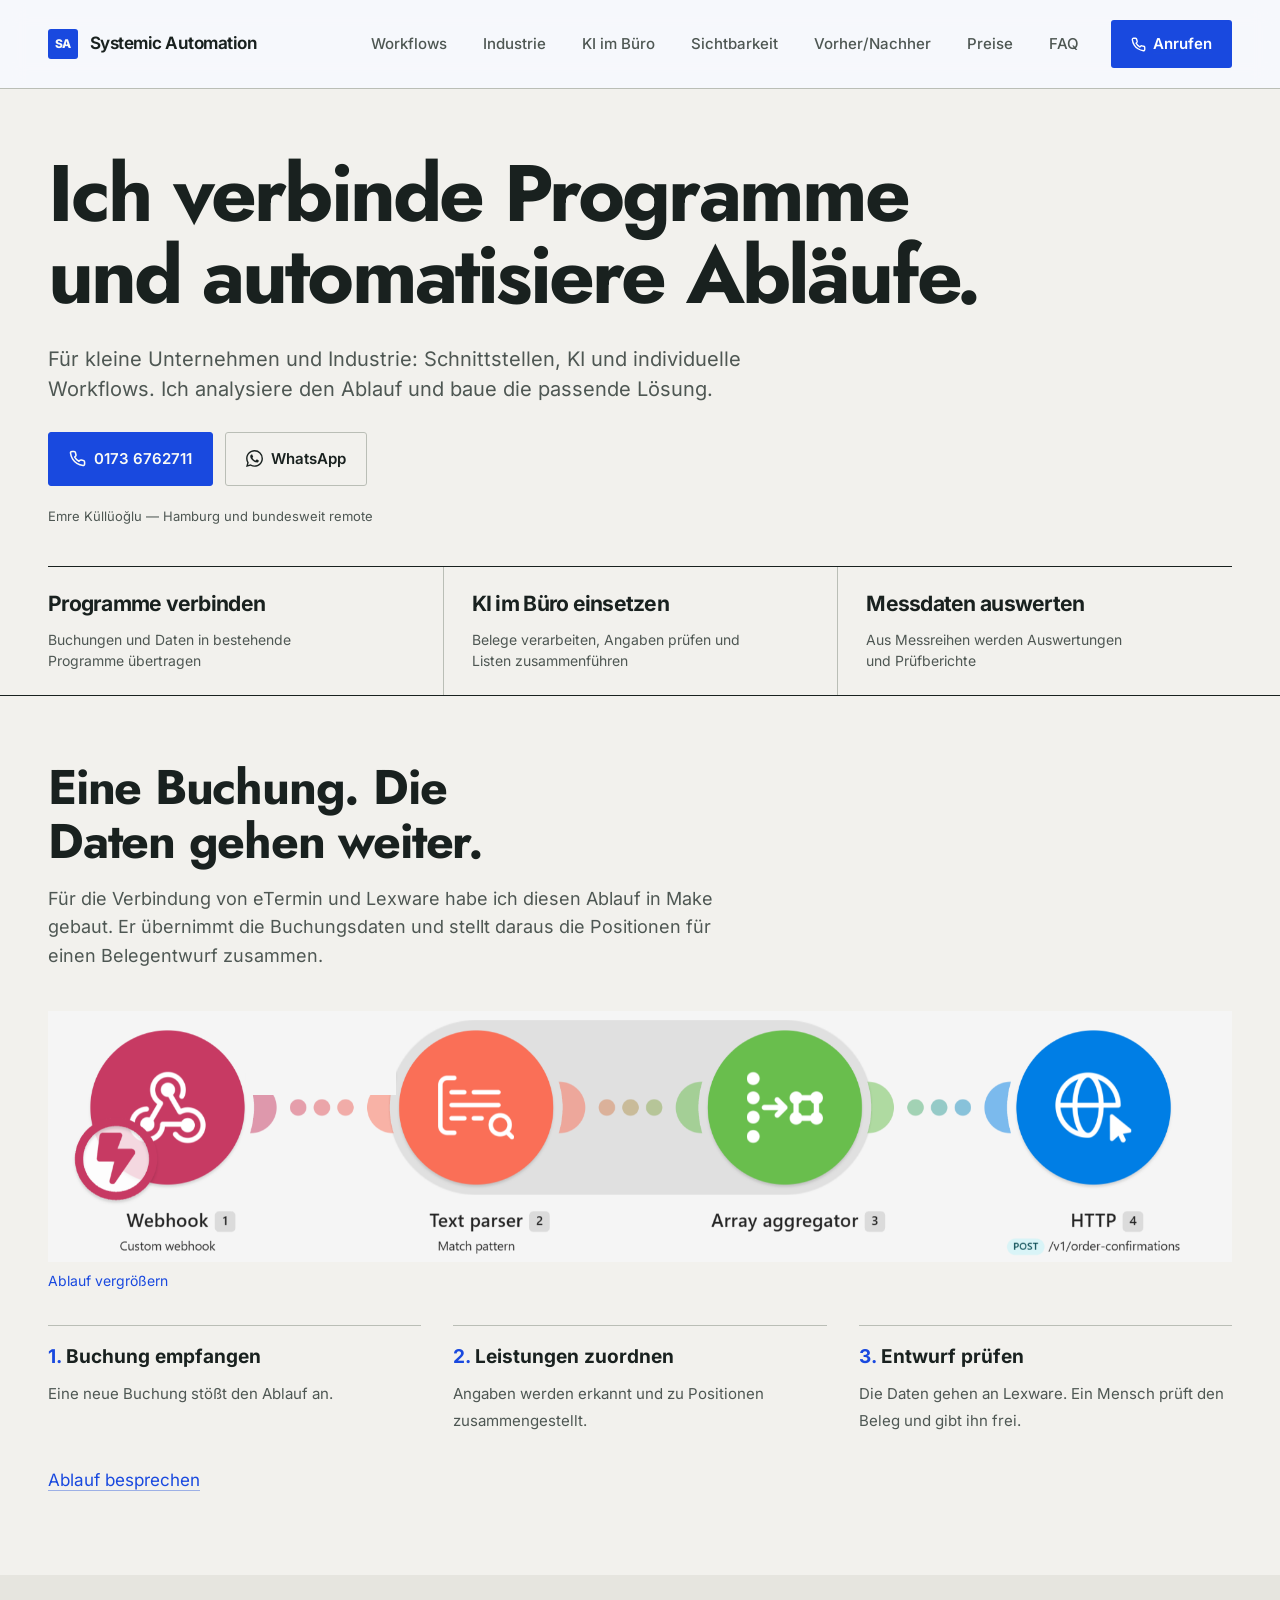
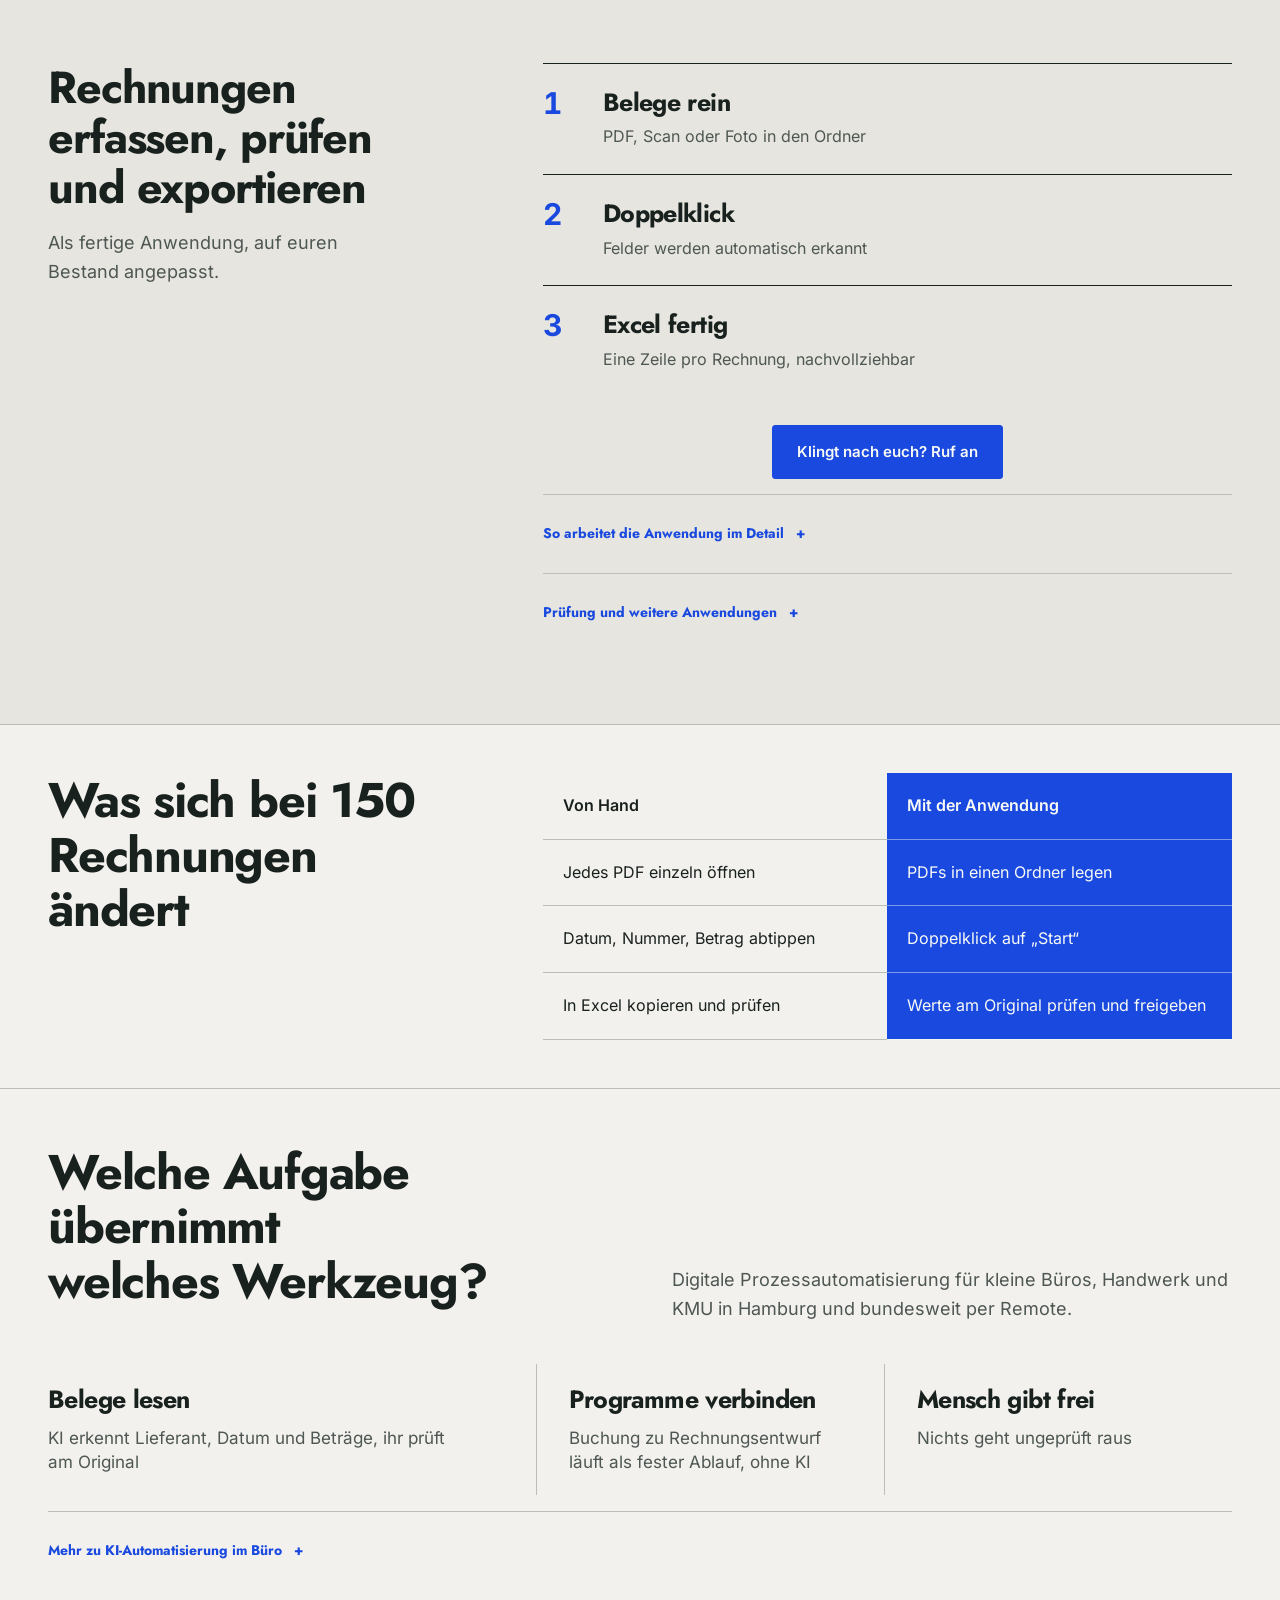
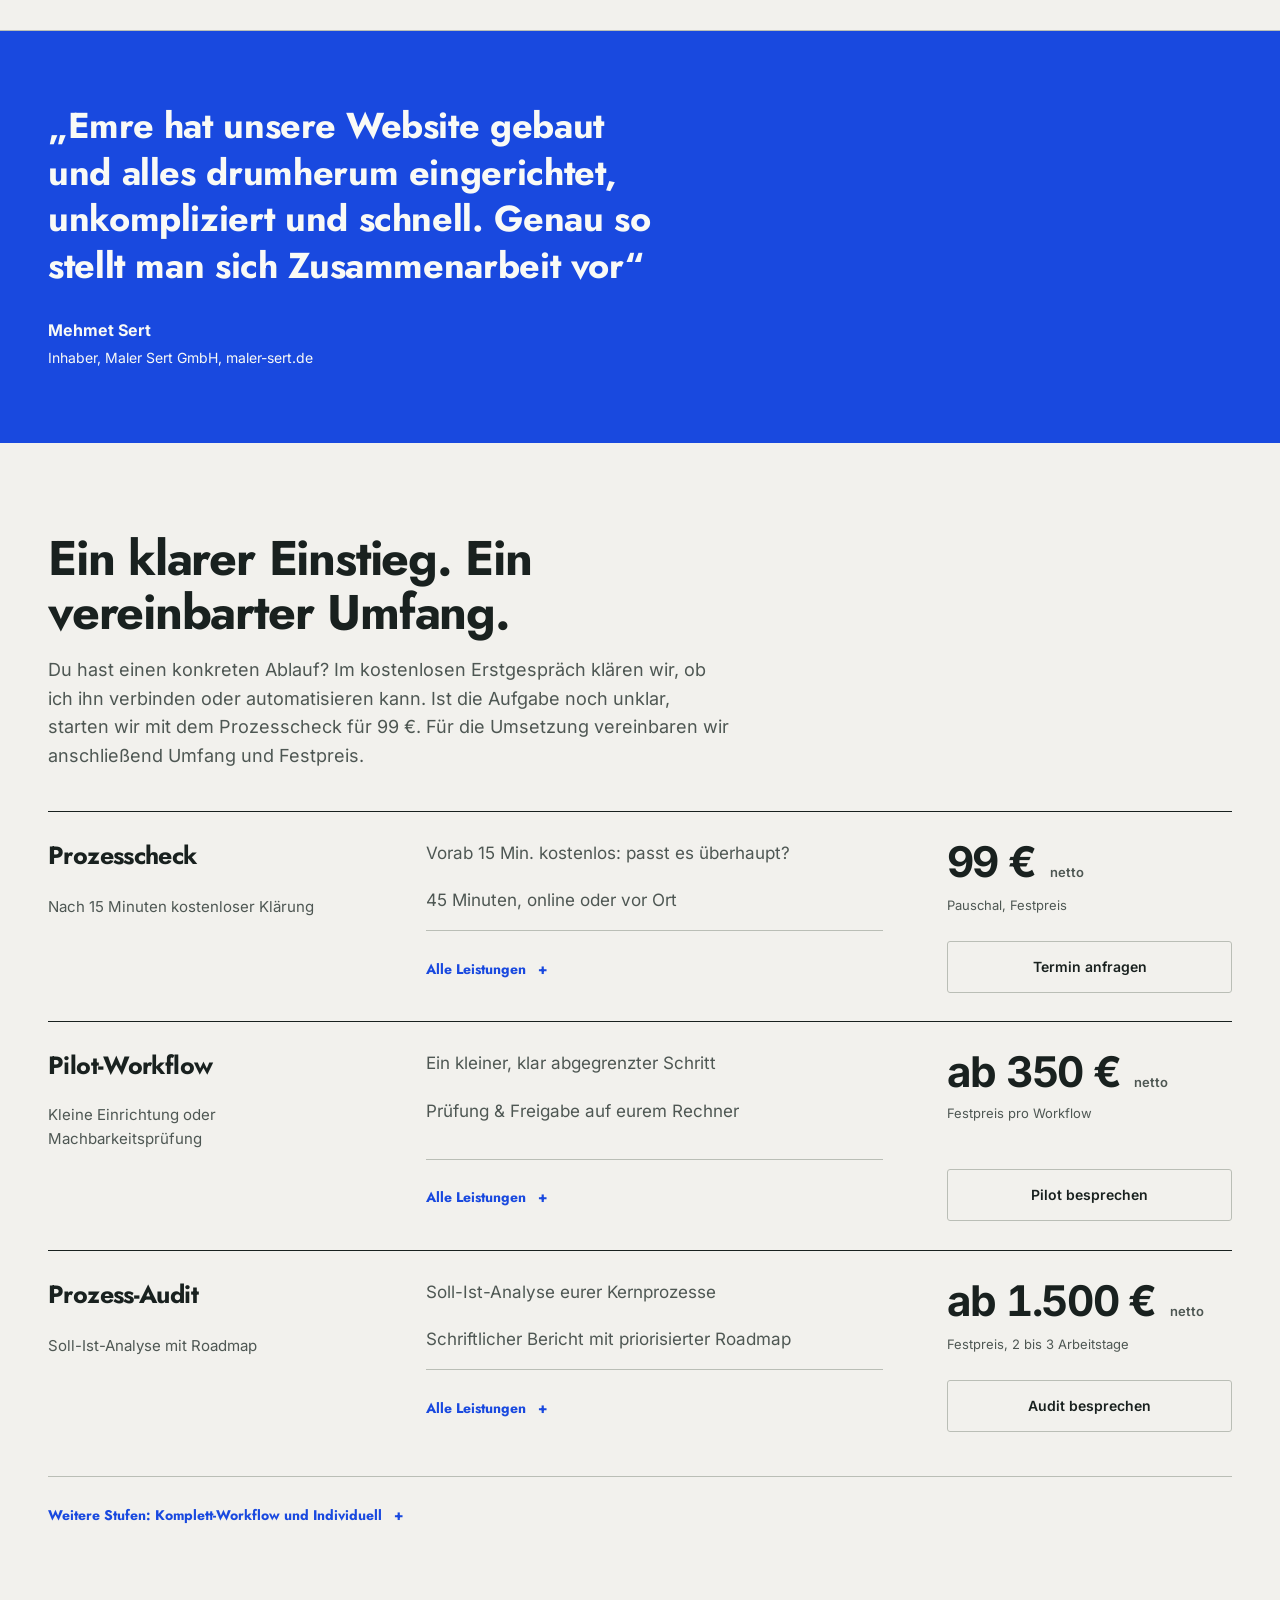
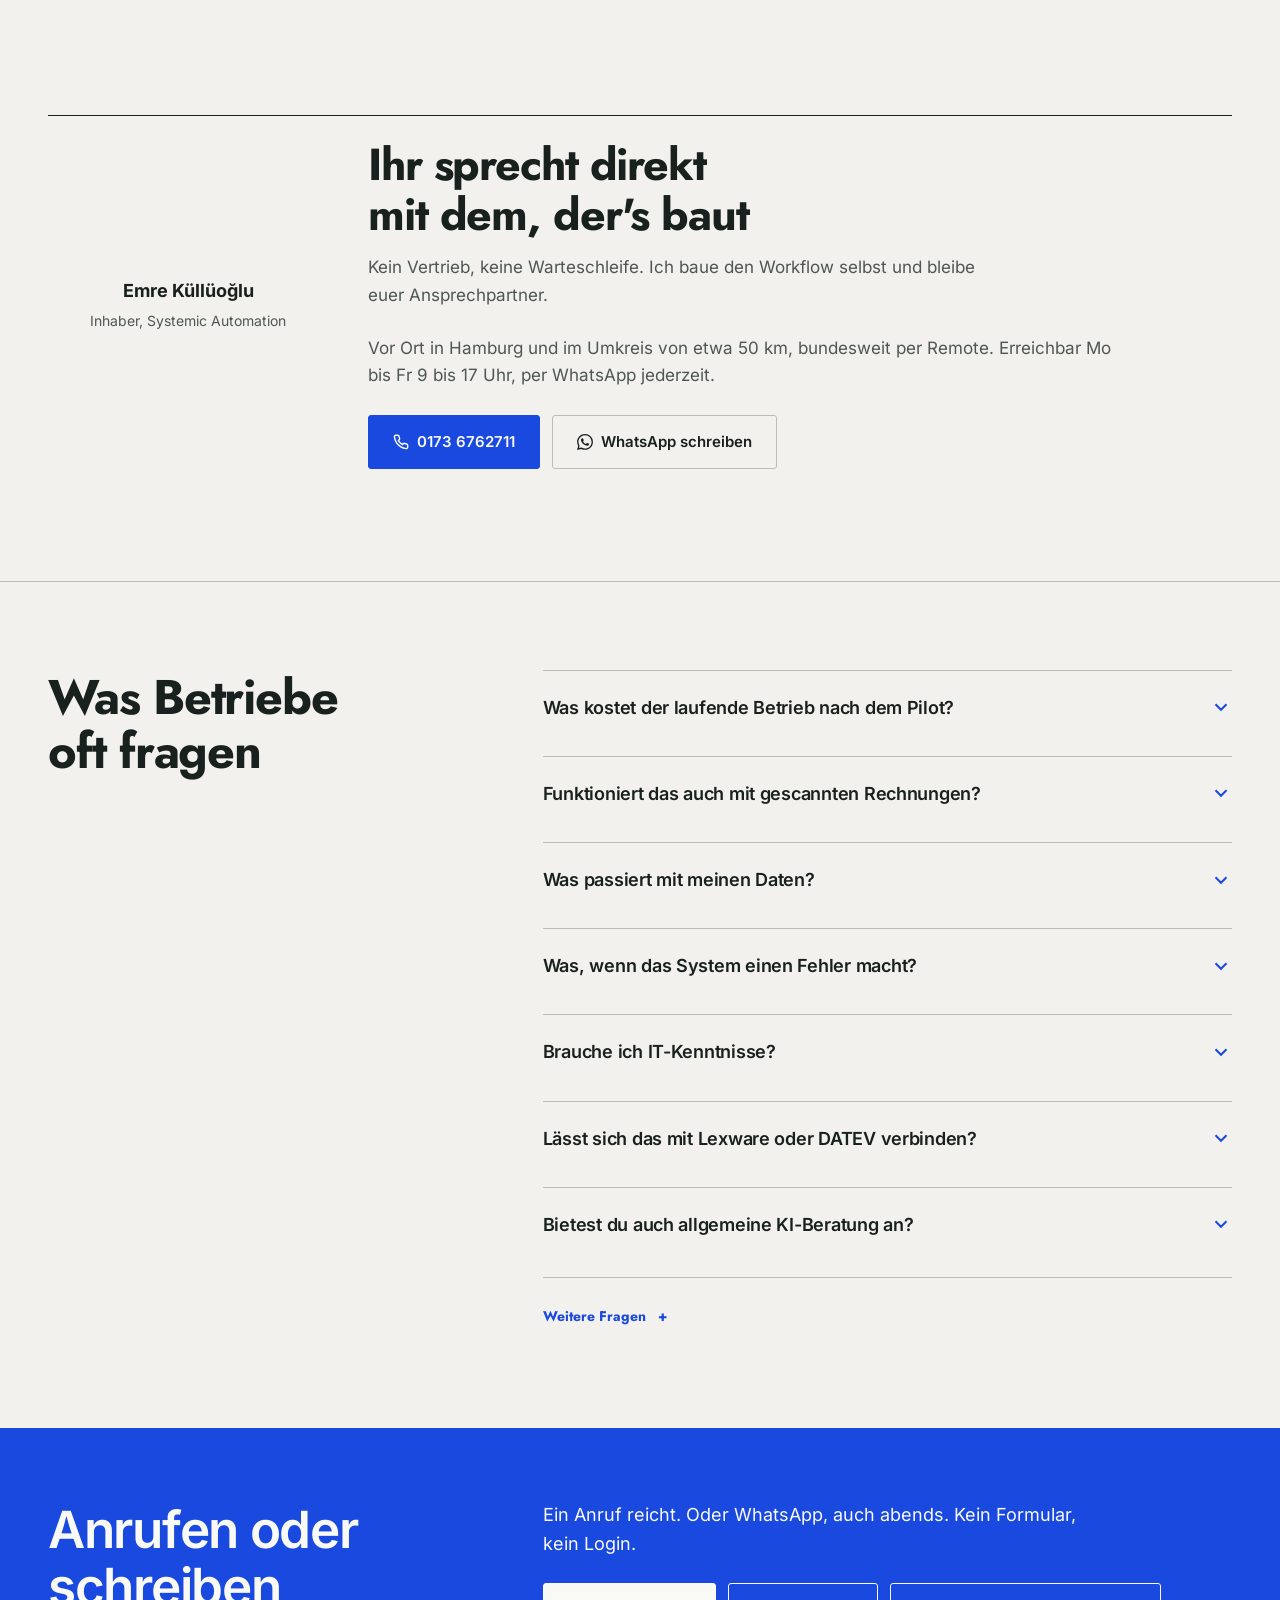
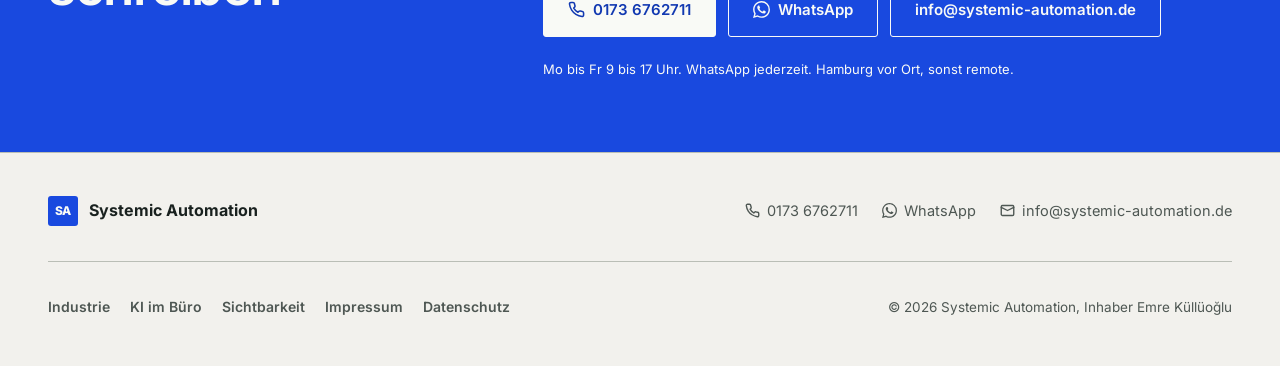
==== commit 6695692c: "Refine customer workflow demo, mobile comparison and service guidance" ====
--- a/index.html
+++ b/index.html
@@ -210,7 +210,7 @@
       "name": "Was ist Prozessautomatisierung für KMU?",
       "acceptedAnswer": {
         "@type": "Answer",
-        "text": "Prozessautomatisierung heißt, dass ein Ablauf, der bei euch jede Woche gleich läuft, von einem Programm erledigt wird, zum Beispiel Belege erfassen oder eine Buchung in einen Rechnungsentwurf übertragen. Ein Mensch prüft das Ergebnis und gibt frei. Für kleine Büros, Handwerksbetriebe und den Mittelstand baue ich das als Festpreis, ohne Software-Abo."
+        "text": "Prozessautomatisierung heißt, dass ein Ablauf, der bei euch jede Woche gleich läuft, von einem Programm erledigt wird, zum Beispiel Belege erfassen oder eine Buchung in einen Rechnungsentwurf übertragen. Ein Mensch prüft das Ergebnis und gibt frei. Für kleine Büros, Handwerksbetriebe und den Mittelstand baue ich das zum vereinbarten Festpreis. Kosten für beteiligte Dienste klären wir vorab."
       }
     },
     {
@@ -314,7 +314,7 @@
       "name": "Lässt sich das mit Lexware oder DATEV verbinden?",
       "acceptedAnswer": {
         "@type": "Answer",
-        "text": "Bei Lexware ist eine Anbindung möglich, wenn euer Tarif eine Schnittstelle freischaltet, zum Beispiel für den Rechnungsentwurf nach einer Terminbuchung. Bisher habe ich das mit Testkonten erprobt, eine Zusage gibt es erst nach Prüfung eurer Programme. Bei DATEV liefere ich CSV- oder Excel-Dateien für den Import, eine direkte Schnittstelle biete ich dort nicht an."
+        "text": "Bei Lexware ist eine Anbindung möglich, wenn euer Tarif eine Schnittstelle freischaltet, zum Beispiel für den Rechnungsentwurf nach einer Terminbuchung. Die Verbindung von eTermin und Lexware habe ich bereits bei einem Kunden umgesetzt; sie ist dort erprobt und funktioniert. Ob sich eure Programme verbinden lassen, prüfe ich vorab. Bei DATEV liefere ich CSV- oder Excel-Dateien für den Import, eine direkte Schnittstelle biete ich dort nicht an."
       }
     }
   ]
@@ -959,6 +959,18 @@
 </div>
 <div aria-label="Leistungsbereiche" class="service-index"><a href="#ki"><strong>Programme verbinden</strong><span>Buchungen und Daten in bestehende Programme übertragen</span></a><a href="#workflows"><strong>KI im Büro einsetzen</strong><span>Belege verarbeiten, Angaben prüfen und Listen zusammenführen</span></a><a href="/industrie"><strong>Messdaten auswerten</strong><span>Aus Messreihen werden Auswertungen und Prüfberichte</span></a></div></div>
 </section>
+<section class="section-alt" id="praxisbeispiel">
+<div class="container">
+<div class="section-head"><h2>Eine Buchung. Die Daten gehen weiter.</h2><p>Für die Verbindung von eTermin und Lexware habe ich diesen Ablauf in Make gebaut. Er übernimmt die Buchungsdaten und stellt daraus die Positionen für einen Belegentwurf zusammen.</p></div>
+<figure class="make-proof"><button class="make-proof-open" type="button" aria-haspopup="dialog" aria-controls="make-detail" aria-label="Make-Ablauf vergrößern">
+<div class="make-proof-crop"><img src="/media/make-buchung-scharf.png" width="1870" height="397" loading="lazy" alt="Echter Make-Ablauf mit vier verbundenen Modulen: Webhook, Text parser, Array aggregator und HTTP." /></div>
+
+</button><span class="make-zoom-label">Ablauf vergrößern</span></figure>
+<ol class="make-proof-steps"><li><strong>Buchung empfangen</strong><span>Eine neue Buchung stößt den Ablauf an.</span></li><li><strong>Leistungen zuordnen</strong><span>Angaben werden erkannt und zu Positionen zusammengestellt.</span></li><li><strong>Entwurf prüfen</strong><span>Die Daten gehen an Lexware. Ein Mensch prüft den Beleg und gibt ihn frei.</span></li></ol>
+
+<p><a href="#kontakt">Ablauf besprechen</a></p>
+</div>
+</section>
 <!-- WORKFLOWS -->
 <section class="section-alt" id="workflows">
 <div class="container">
@@ -966,7 +978,7 @@
 <div class="big-steps"><div class="big-step"><span class="bs-num">1</span><h3>Belege rein</h3><p>PDF, Scan oder Foto in den Ordner</p></div><div class="big-step"><span class="bs-num">2</span><h3>Doppelklick</h3><p>Felder werden automatisch erkannt</p></div><div class="big-step"><span class="bs-num">3</span><h3>Excel fertig</h3><p>Eine Zeile pro Rechnung, nachvollziehbar</p></div></div><div style="text-align:center;margin-top:28px"><a class="btn btn-primary btn-lg" href="tel:+491736762711">Klingt nach euch? Ruf an</a></div><details class="more"><summary>So arbeitet die Anwendung im Detail</summary><div class="more-body"><p>Rechnungen landen als PDF in einem Ordner oder werden ins Fenster gezogen. Das Werkzeug liest Lieferant, Rechnungsnummer, Datum, Beträge und IBAN aus und rechnet nach, ob Netto und Steuer zum Brutto passen. Wie gut es eure Scans liest, testen wir vorher mit euren eigenen Belegen. Danach exportiert ihr eine CSV-Tabelle für Excel, Ob sie zu eurem Importformat passt, prüfen wir vorab.</p><p>Entscheidend ist, was es <b>nicht</b> tut: Es gibt nichts ungeprüft weiter. Jeder Wert ist im Original markiert, unsichere Felder bleiben leer oder werden gekennzeichnet, und exportiert wird erst nach eurer Freigabe.</p><div class="wf-save">
 <svg aria-hidden="true" fill="none" height="17" stroke="currentColor" stroke-linecap="round" stroke-width="2.2" viewBox="0 0 24 24" width="17"><circle cx="12" cy="12" r="10"></circle><path d="M12 6v6l4 2"></path></svg>
           Keine Pauschalzahl: Die Anwendung erfasst Bearbeitungszeit und Kosten je Beleg, damit ihr mit eurem bisherigen Aufwand vergleichen könnt.
-        </div></div></details><h3 class="tile-head">Warum ihr den Zahlen trauen könnt</h3><div class="service-rows"><div class="tile"><h3>Fundstelle zu jedem Wert</h3><p>Ausschnitt aus dem Original, mit Seitenzahl</p></div><div class="tile"><h3>Unklares bleibt offen</h3><p>Lieber eine Lücke als ein falscher Wert</p></div><div class="tile"><h3>Es rechnet nach</h3><p>Netto plus Steuer gegen Brutto geprüft</p></div></div><details class="more"><summary>Die drei Prüfungen im Detail</summary><div class="more-body"><p><b>Fundstelle zu jedem Wert</b> Neben jeder Angabe steht der Ausschnitt aus eurem Originalbeleg, mit Seitenzahl. Ihr müsst nicht glauben, dass der Betrag stimmt, ihr seht die Stelle, aus der er kommt.</p><p><b>Unklares bleibt offen</b> Findet das Werkzeug zwei mögliche Treffer, entscheidet es nicht. Das Feld bleibt leer und wird als prüfpflichtig markiert. Lieber eine Lücke, die auffällt, als eine falsche Zahl, die niemand bemerkt.</p><p><b>Es rechnet nach</b> Netto plus Steuer wird gegen den gedruckten Bruttobetrag geprüft. Stimmt es nicht, gibt es einen Hinweis. Sind die Summen nicht eindeutig lesbar, steht dort ausdrücklich „nicht geprüft“ statt eines stillen Häkchens.</p></div></details><h3 class="tile-head">Auch das lässt sich automatisieren</h3><div class="service-rows"><div class="tile"><h3>Zuordnung in der Hausverwaltung</h3><p>Objekt, Einheit, Kostenart</p></div><div class="tile"><h3>Excel-Konsolidierung</h3><p>Mehrere Listen, eine Wochenübersicht</p></div><div class="tile"><h3>E-Mail-Protokoll</h3><p>Eingangsmails als Liste mit Status</p></div><div class="tile"><h3>Individuell</h3><p>Spezialfälle nach schriftlicher Schätzung</p></div></div><details class="more"><summary>Die Bausteine im Detail</summary><div class="more-body"><p><b>Zuordnung in der Hausverwaltung</b> Welches Objekt, welche Einheit, welche Kostenart, umlagefähig oder nicht. Diese Zuordnung nimmt euch kein Steuerberater ab und keine Standardsoftware zuverlässig. Genau dort setzt der Ausbau an.</p><p><b>Excel-Konsolidierung</b> Mehrere Listen automatisch zu einer Wochenübersicht zusammenführen, inkl. Auffälligkeits-Markierung.</p><p><b>E-Mail-Protokoll</b> Eingangsmails als strukturierte Excel-Liste: Absender, Thema, Kategorie, Status.</p><p><b>Individuell</b> Spezialfälle und mehrere verknüpfte Quellen, nach schriftlicher Aufwandsschätzung.</p></div></details>
+        </div></div></details><details class="more workflow-more"><summary>Prüfung und weitere Anwendungen</summary><div class="more-body"><p>Für diese Rechnungsanwendung bleiben Prüfung, Freigabe und Export auf eurem Rechner. Für die Texterkennung werden Belege an Mistral über den EU-Endpunkt übertragen. Die lokale Anwendung hat keine wiederkehrenden Lizenzgebühren; Verbrauchskosten klären wir im Angebot. Bei Verbindungen über Make gelten die Tarife der beteiligten Dienste.</p><h3 class="tile-head">Warum ihr den Zahlen trauen könnt</h3><div class="service-rows"><div class="tile"><h3>Fundstelle zu jedem Wert</h3><p>Ausschnitt aus dem Original, mit Seitenzahl</p></div><div class="tile"><h3>Unklares bleibt offen</h3><p>Lieber eine Lücke als ein falscher Wert</p></div><div class="tile"><h3>Es rechnet nach</h3><p>Netto plus Steuer gegen Brutto geprüft</p></div></div><details class="more"><summary>Die drei Prüfungen im Detail</summary><div class="more-body"><p><b>Fundstelle zu jedem Wert</b> Neben jeder Angabe steht der Ausschnitt aus eurem Originalbeleg, mit Seitenzahl. Ihr müsst nicht glauben, dass der Betrag stimmt, ihr seht die Stelle, aus der er kommt.</p><p><b>Unklares bleibt offen</b> Findet das Werkzeug zwei mögliche Treffer, entscheidet es nicht. Das Feld bleibt leer und wird als prüfpflichtig markiert. Lieber eine Lücke, die auffällt, als eine falsche Zahl, die niemand bemerkt.</p><p><b>Es rechnet nach</b> Netto plus Steuer wird gegen den gedruckten Bruttobetrag geprüft. Stimmt es nicht, gibt es einen Hinweis. Sind die Summen nicht eindeutig lesbar, steht dort ausdrücklich „nicht geprüft“ statt eines stillen Häkchens.</p></div></details><h3 class="tile-head">Auch das lässt sich automatisieren</h3><div class="service-rows"><div class="tile"><h3>Zuordnung in der Hausverwaltung</h3><p>Objekt, Einheit, Kostenart</p></div><div class="tile"><h3>Excel-Konsolidierung</h3><p>Mehrere Listen, eine Wochenübersicht</p></div><div class="tile"><h3>E-Mail-Protokoll</h3><p>Eingangsmails als Liste mit Status</p></div><div class="tile"><h3>Individuell</h3><p>Spezialfälle nach schriftlicher Schätzung</p></div></div><details class="more"><summary>Die Bausteine im Detail</summary><div class="more-body"><p><b>Zuordnung in der Hausverwaltung</b> Welches Objekt, welche Einheit, welche Kostenart, umlagefähig oder nicht. Diese Zuordnung nimmt euch kein Steuerberater ab und keine Standardsoftware zuverlässig. Genau dort setzt der Ausbau an.</p><p><b>Excel-Konsolidierung</b> Mehrere Listen automatisch zu einer Wochenübersicht zusammenführen, inkl. Auffälligkeits-Markierung.</p><p><b>E-Mail-Protokoll</b> Eingangsmails als strukturierte Excel-Liste: Absender, Thema, Kategorie, Status.</p><p><b>Individuell</b> Spezialfälle und mehrere verknüpfte Quellen, nach schriftlicher Aufwandsschätzung.</p></div></details></div></details>
 </div>
 </section>
 <!-- VORHER / NACHHER -->
@@ -976,27 +988,7 @@
 
 <h2>Was sich bei 150 Rechnungen ändert</h2>
 </div>
-<div class="compare">
-<div class="compare-card compare-before">
-<span class="tag">Vorher, von Hand</span>
-<ul>
-<li> Jedes PDF einzeln öffnen</li>
-<li> Datum, Nummer, Betrag abtippen</li>
-<li> In Excel kopieren &amp; prüfen</li>
-</ul>
-<div class="compare-stat"><b>Abtippen</b><span>jeden Monat von vorn</span></div>
-</div>
-<div class="compare-mid"><span class="arrow">→</span></div>
-<div class="compare-card compare-after">
-<span class="tag">Nachher, automatisch</span>
-<ul>
-<li> PDFs in einen Ordner legen</li>
-<li> Doppelklick auf „Start“</li>
-<li> Werte am Original prüfen &amp; freigeben</li>
-</ul>
-<div class="compare-stat"><b>Prüfen</b><span>statt abtippen</span></div>
-</div>
-</div>
+<table class="workflow-comparison"><thead><tr><th scope="col">Von Hand</th><th scope="col">Mit der Anwendung</th></tr></thead><tbody><tr><td>Jedes PDF einzeln öffnen</td><td>PDFs in einen Ordner legen</td></tr><tr><td>Datum, Nummer, Betrag abtippen</td><td>Doppelklick auf „Start“</td></tr><tr><td>In Excel kopieren und prüfen</td><td>Werte am Original prüfen und freigeben</td></tr></tbody></table>
 </div>
 </section>
 <!-- KI IM BUERO -->
@@ -1004,10 +996,11 @@
 <div class="container">
 <div class="section-head"><h2>Welche Aufgabe übernimmt welches Werkzeug?</h2><p>Digitale Prozessautomatisierung für kleine Büros, Handwerk und KMU in Hamburg und bundesweit per Remote.</p></div>
 <div class="method-columns"><div class="tile"><h3>Belege lesen</h3><p>KI erkennt Lieferant, Datum und Beträge, ihr prüft am Original</p></div><div class="tile"><h3>Programme verbinden</h3><p>Buchung zu Rechnungsentwurf läuft als fester Ablauf, ohne KI</p></div><div class="tile"><h3>Mensch gibt frei</h3><p>Nichts geht ungeprüft raus</p></div></div>
-<details class="more"><summary>Mehr zu KI-Automatisierung im Büro</summary><div class="more-body"><p>KI-Automatisierung heißt bei mir: Sie liest und sortiert dort, wo Dokumente unterschiedlich aussehen, zum Beispiel Rechnungen und Belege. Wo ein Ablauf immer gleich ist, etwa eine Buchung in einen Rechnungsentwurf zu übertragen, reicht ein fester Ablauf ohne KI. Ich sage euch, was zu eurem Büro passt, und baue es als Festpreis.</p><p>Wer KI im Unternehmen einführen will, fängt mit einem Ablauf an. Im Prozesscheck (99 €) gehen wir euren Büroalltag durch und finden die Aufgabe, die am meisten Zeit frisst. Eine allgemeine KI-Beratung oder KI-Strategie biete ich nicht an: Ich arbeite immer an einem konkreten Prozess, und ein Mensch gibt jedes Ergebnis frei.</p><p>Messdaten und Prüfberichte in der Industrie haben eine eigene Seite: <a href="/industrie">Messdaten auswerten und Prüfberichte automatisieren</a>.</p><p>Welche Büroaufgaben sich für KI eignen, was es kostet und welche Regeln gelten, steht im <a href="/ki-im-buero">Ratgeber KI im Büro</a>.</p><p>Prozessautomatisierung für KMU muss kein Großprojekt sein. Ein digitales Büro entsteht Schritt für Schritt: ein wiederkehrender Ablauf nach dem anderen, zum Beispiel Belege erfassen, Buchungen in Rechnungsentwürfe übertragen oder Listen zusammenführen. Das ist Workflow-Automatisierung, die zu eurem Alltag passt. Prozessoptimierung mit KI und durch Digitalisierung beginnt bei dem einen Ablauf, der heute am meisten Zeit kostet.</p></div></details>
+<details class="more"><summary>Mehr zu KI-Automatisierung im Büro</summary><div class="more-body"><p>KI-Automatisierung heißt bei mir: Sie liest und sortiert dort, wo Dokumente unterschiedlich aussehen, zum Beispiel Rechnungen und Belege. Wo ein Ablauf immer gleich ist, etwa eine Buchung in einen Rechnungsentwurf zu übertragen, reicht ein fester Ablauf ohne KI. Ich sage euch, was zu eurem Büro passt, und baue es als Festpreis.</p><p>Wer KI im Unternehmen einführen will, fängt mit einem Ablauf an. Im Prozesscheck (99 €) gehen wir euren Büroalltag durch und finden die Aufgabe, die am meisten Zeit frisst. Eine allgemeine KI-Beratung oder KI-Strategie biete ich nicht an: Ich arbeite immer an einem konkreten Prozess, und ein Mensch gibt jedes Ergebnis frei.</p><p>Messdaten und Prüfberichte in der Industrie haben eine eigene Seite: <a href="/industrie">Industrie</a>.</p><p>Welche Büroaufgaben sich für KI eignen, was es kostet und welche Regeln gelten, steht im <a href="/ki-im-buero">KI-Ratgeber</a>.</p><p>Prozessautomatisierung für KMU muss kein Großprojekt sein. Ein digitales Büro entsteht Schritt für Schritt: ein wiederkehrender Ablauf nach dem anderen, zum Beispiel Belege erfassen, Buchungen in Rechnungsentwürfe übertragen oder Listen zusammenführen. Das ist Workflow-Automatisierung, die zu eurem Alltag passt. Prozessoptimierung mit KI und durch Digitalisierung beginnt bei dem einen Ablauf, der heute am meisten Zeit kostet.</p></div></details>
 </div>
 </section>
 <!-- REFERENZ (dezent) -->
+
 <section class="section-white section-compact" id="referenz">
 <div class="container">
 <figure class="quote-card">
@@ -1028,7 +1021,7 @@
 <div class="section-head">
 
 <h2>Ein klarer Einstieg. Ein vereinbarter Umfang.</h2>
-<p>Zuerst klären wir kostenlos, ob ich helfen kann. Danach vereinbaren wir den passenden Umfang und Preis.</p>
+<p>Du hast einen konkreten Ablauf? Im kostenlosen Erstgespräch klären wir, ob ich ihn verbinden oder automatisieren kann. Ist die Aufgabe noch unklar, starten wir mit dem Prozesscheck für 99 €. Für die Umsetzung vereinbaren wir anschließend Umfang und Festpreis.</p>
 </div>
 <div class="pricing price3"><div class="price-card">
 <h3>Prozesscheck</h3>
@@ -1064,15 +1057,7 @@
 </div>
 </section>
 <!-- VERTRAUEN -->
-<section class="section-alt">
-<div class="container">
-<div class="section-head">
-
-<h2>Klein, sicher, verständlich</h2>
-</div>
-<div class="tile-grid"><div class="tile"><h3>Klare Datenwege</h3><p>Prüfung und Export auf eurem Rechner</p></div><div class="tile"><h3>Kein Software-Abo</h3><p>Keine Lizenzgebühren, keine Pro-User-Kosten</p></div><div class="tile"><h3>Klein und verständlich</h3><p>Ein Workflow, eine Aufgabe, ein Doppelklick</p></div><div class="tile"><h3>Persönlich erreichbar</h3><p>Vor Ort in Hamburg, bundesweit remote</p></div></div><details class="more"><summary>Datenwege und Konditionen im Detail</summary><div class="more-body"><p><b>Klare Datenwege</b> Prüfung, Freigabe und Export laufen auf eurem Rechner. Für die Texterkennung geht der Beleg an Mistral über den EU-Endpunkt. Welche Daten wohin gehen, legen wir vor dem Start schriftlich fest. E-Rechnungen im XML-Format liest sie ohne externen Dienst.</p><p><b>Kein Software-Abo</b> Keine wiederkehrenden Lizenzgebühren, keine Pro-User-Kosten. Die Nutzungsrechte legen wir im Angebot fest.</p><p><b>Klein und verständlich</b> Ein Workflow, eine konkrete Aufgabe. Kein großes IT-Projekt, keine Plattform-Einführung. Bedienung per Doppelklick.</p><p><b>Persönlich erreichbar</b> Vor-Ort-Termine im Raum Hamburg, bundesweit per Telefon, E-Mail und Remote-Zugriff.</p></div></details>
-</div>
-</section>
+
 <!-- ÜBER MICH -->
 <section class="section-white" id="ueber-mich">
 <div class="container">
@@ -1131,7 +1116,7 @@
 </details>
 <details class="faq-item">
 <summary>Lässt sich das mit Lexware oder DATEV verbinden?<svg aria-hidden="true" class="chev" fill="none" stroke="currentColor" stroke-width="2.2" viewBox="0 0 24 24"><path d="m6 9 6 6 6-6"></path></svg></summary>
-<div class="faq-body">Bei Lexware ist eine Anbindung möglich, wenn euer Tarif eine Schnittstelle freischaltet, zum Beispiel für den Rechnungsentwurf nach einer Terminbuchung. Bisher habe ich das mit Testkonten erprobt, eine Zusage gibt es erst nach Prüfung eurer Programme. Bei DATEV liefere ich CSV- oder Excel-Dateien für den Import, eine direkte Schnittstelle biete ich dort nicht an.</div>
+<div class="faq-body">Bei Lexware ist eine Anbindung möglich, wenn euer Tarif eine Schnittstelle freischaltet, zum Beispiel für den Rechnungsentwurf nach einer Terminbuchung. Die Verbindung von eTermin und Lexware habe ich bereits bei einem Kunden umgesetzt; sie ist dort erprobt und funktioniert. Ob sich eure Programme verbinden lassen, prüfe ich vorab. Bei DATEV liefere ich CSV- oder Excel-Dateien für den Import, eine direkte Schnittstelle biete ich dort nicht an.</div>
 </details>
 <details class="faq-item">
 <summary>Bietest du auch allgemeine KI-Beratung an?<svg aria-hidden="true" class="chev" fill="none" stroke="currentColor" stroke-width="2.2" viewBox="0 0 24 24"><path d="m6 9 6 6 6-6"></path></svg></summary>
@@ -1140,7 +1125,7 @@
 <details class="more"><summary>Weitere Fragen</summary><div class="more-body">
 <details class="faq-item">
 <summary>Was ist Prozessautomatisierung für KMU?<svg aria-hidden="true" class="chev" fill="none" stroke="currentColor" stroke-width="2.2" viewBox="0 0 24 24"><path d="m6 9 6 6 6-6"></path></svg></summary>
-<div class="faq-body">Prozessautomatisierung heißt, dass ein Ablauf, der bei euch jede Woche gleich läuft, von einem Programm erledigt wird, zum Beispiel Belege erfassen oder eine Buchung in einen Rechnungsentwurf übertragen. Ein Mensch prüft das Ergebnis und gibt frei. Für kleine Büros, Handwerksbetriebe und den Mittelstand baue ich das als Festpreis, ohne Software-Abo.</div>
+<div class="faq-body">Prozessautomatisierung heißt, dass ein Ablauf, der bei euch jede Woche gleich läuft, von einem Programm erledigt wird, zum Beispiel Belege erfassen oder eine Buchung in einen Rechnungsentwurf übertragen. Ein Mensch prüft das Ergebnis und gibt frei. Für kleine Büros, Handwerksbetriebe und den Mittelstand baue ich das zum vereinbarten Festpreis. Kosten für beteiligte Dienste klären wir vorab.</div>
 </details>
 <details class="faq-item">
 <summary>Wie richte ich ein digitales Büro ein?<svg aria-hidden="true" class="chev" fill="none" stroke="currentColor" stroke-width="2.2" viewBox="0 0 24 24"><path d="m6 9 6 6 6-6"></path></svg></summary>
@@ -1225,5 +1210,9 @@
 </div>
 </div>
 </footer>
+<dialog id="make-detail" class="make-dialog" aria-labelledby="make-detail-title"><div class="make-dialog-head"><h2 id="make-detail-title">eTermin mit Lexware verbinden</h2><button type="button" class="btn make-proof-close">Schließen</button></div><p>Zum Lesen der Module seitlich scrollen.</p><div class="make-detail-scroll" tabindex="0" role="region" aria-label="Make-Ablauf, horizontal scrollbar"><div class="make-proof-crop"><img src="/media/make-buchung-scharf.png" width="1870" height="397" alt="Make-Szenario: Webhook, Text parser, Array aggregator und HTTP." /></div></div></dialog>
+<script>
+(()=>{const dialog=document.querySelector('#make-detail');const trigger=document.querySelector('.make-proof-open');trigger.addEventListener('click',()=>dialog.showModal());dialog.querySelector('.make-proof-close').addEventListener('click',()=>dialog.close());dialog.addEventListener('click',event=>{if(event.target===dialog){const box=dialog.getBoundingClientRect();if(event.clientX<box.left||event.clientX>box.right||event.clientY<box.top||event.clientY>box.bottom)dialog.close();}});})();
+</script>
 </body>
 </html>
--- a/redesign.css
+++ b/redesign.css
@@ -2,8 +2,8 @@
 /* Hallmark · pre-emit critique: P4 H4 E3 S4 R4 V4 · weakest E: legacy cascade; scoped shared redesign and rendered checks required */
 /* Hallmark · copy: verbatim · existing detailed disclosures retained; headline changes documented in REDESIGN.md */
 :root {
- --sa-paper:#f2f1ed; --sa-well:#e6e5df; --sa-ink:#19211f; --sa-muted:#4e5753; --sa-line:#babeb6;
- --sa-blue:#1949df; --sa-blue-deep:#1239b1; --sa-white:#f9faf6; --sa-yellow:#e8ef79;
+ --sa-overlay:rgba(25,33,31,.8); --sa-gap:64px; --sa-make-canvas:#f5f5f5; --sa-paper:#f2f1ed; --sa-well:#e6e5df; --sa-ink:#19211f; --sa-muted:#4e5753; --sa-line:#babeb6;
+ --sa-blue:#1949df; --sa-blue-deep:#1239b1; --sa-white:#f9faf6; --sa-yellow:#e8ef79; --sa-line-on-blue:rgba(249,250,246,.45);
  --sa-font:'Inter',Arial,sans-serif; --sa-display:'SA Jost',Arial,sans-serif; --sa-radius:3px; --sa-width:1200px;
  --bg:var(--sa-paper); --bg-alt:var(--sa-well); --ink:var(--sa-ink); --ink-soft:var(--sa-muted); --ink-muted:var(--sa-muted); --accent:var(--sa-blue); --navy:var(--sa-ink); --line:var(--sa-line); --serif:var(--sa-font); --card:var(--sa-paper);
 }
@@ -11,11 +11,11 @@
 *,*::before,*::after{box-sizing:border-box} img,video{max-width:100%} p,li{overflow-wrap:break-word} a{color:var(--sa-blue);text-underline-offset:4px}
 a:hover{text-decoration-thickness:2px} :focus-visible{outline:3px solid var(--sa-blue);outline-offset:5px;transition:none}
 .container{width:min(var(--sa-width),calc(100% - 96px));max-width:var(--sa-width);padding-inline:0;margin-inline:auto;min-width:0}
-h1,h2,h3,h4,.hero h1,.section-head h2,.tile-head,.quote-card blockquote,summary{font-family:var(--sa-display);font-style:normal;letter-spacing:-.035em;color:var(--sa-ink);font-weight:650;text-wrap:balance;min-width:0;overflow-wrap:break-word}
+h1,h2,h3,h4,.hero h1,.section-head h2,.tile-head,.quote-card blockquote,summary{font-family:var(--sa-display);font-style:normal;letter-spacing:-.035em;color:var(--sa-ink);font-weight:700;text-wrap:balance;min-width:0;overflow-wrap:break-word}
 h1{line-height:1.04} h2,.section-head h2{font-size:clamp(30px,3.8vw,52px);line-height:1.12;max-width:23ch} h3,h4{font-size:23px;line-height:1.25} p{max-width:68ch}
 header{position:relative;background:var(--sa-paper);backdrop-filter:none;border-bottom:1px solid var(--sa-ink);box-shadow:none}
 header .container{min-height:88px}.brand{gap:12px;color:var(--sa-ink);font-size:17px;letter-spacing:-.03em;line-height:1.15}.brand-mark{border-radius:var(--sa-radius);background:var(--sa-blue);color:var(--sa-white);box-shadow:none}
-nav{gap:24px} nav a{font-size:14px;font-weight:550;color:var(--sa-ink);letter-spacing:0} .nav-cta{border-radius:var(--sa-radius);background:var(--sa-blue);color:var(--sa-white);padding:12px 20px;box-shadow:none}
+nav{gap:24px} nav a{font-size:14px;font-weight:600;color:var(--sa-ink);letter-spacing:0} .nav-cta{border-radius:var(--sa-radius);background:var(--sa-blue);color:var(--sa-white);padding:12px 20px;box-shadow:none}
 .btn,.btn-lg{min-height:52px;padding:16px 24px;border-radius:var(--sa-radius);font-family:var(--sa-font);font-size:15px;font-weight:600;line-height:1.3;box-shadow:none;transition:background-color .15s,color .15s;border:1px solid var(--sa-ink);white-space:normal;text-align:center;max-width:100%}
 .btn-primary,.hero .btn-primary{background:var(--sa-blue);border-color:var(--sa-blue);color:var(--sa-white)}
 .btn-primary:hover,.hero .btn-primary:hover,.nav-cta:hover{background:var(--sa-blue-deep);border-color:var(--sa-blue-deep);color:var(--sa-white);transform:none;box-shadow:none}
@@ -24,28 +24,28 @@
 .btn:active,.nav-cta:active{transform:none}.btn[aria-disabled=true],.btn:disabled{opacity:.5;cursor:not-allowed}.btn svg{flex-shrink:0}
 .hero{background:var(--sa-paper);color:var(--sa-ink);padding:68px 0 0;min-height:0;border-bottom:1px solid var(--sa-ink)}
 .hero::before,.hero::after{display:none}.hero-grid{display:block}.hero-grid>div{min-width:0}
-.hero h1{font-size:clamp(43px,5.65vw,76px);line-height:1.04;max-width:20ch;letter-spacing:-.055em;hyphens:manual;margin:0 0 24px;font-weight:650}
+.hero h1{font-size:clamp(43px,5.65vw,76px);line-height:1.04;max-width:20ch;letter-spacing:-.055em;hyphens:manual;margin:0 0 24px;font-weight:700}
 .hero h1 .accent{color:inherit;font-style:normal}.hero .hero-lead{font-size:20px;line-height:1.5;max-width:57ch;color:var(--sa-muted);margin:0 0 28px}
 .hero-cta{display:flex;gap:12px;flex-wrap:wrap;margin:0}.hero-location{font-size:13px;color:var(--sa-muted);margin:20px 0 40px;letter-spacing:0}
 .hero-eyebrow{color:var(--sa-muted);letter-spacing:0;text-transform:none;background:transparent;border:0;padding:0}.hero-eyebrow .dot{display:none}
 .service-index{display:grid;grid-template-columns:repeat(3,minmax(0,1fr));border-top:1px solid var(--sa-ink);margin-top:0}
 .service-index a{display:flex;flex-direction:column;gap:12px;padding:24px 28px 24px 0;text-decoration:none;color:var(--sa-ink);min-width:0}
-.service-index a+a{border-left:1px solid var(--sa-line);padding-left:28px}.service-index strong{font-size:21px;font-weight:650;letter-spacing:-.035em;line-height:1.2}.service-index span{font-size:14px;line-height:1.5;color:var(--sa-muted);max-width:30ch}.service-index a:hover strong{text-decoration:underline;text-underline-offset:5px}
+.service-index a+a{border-left:1px solid var(--sa-line);padding-left:28px}.service-index strong{font-size:21px;font-weight:700;letter-spacing:-.035em;line-height:1.2}.service-index span{font-size:14px;line-height:1.5;color:var(--sa-muted);max-width:30ch}.service-index a:hover strong{text-decoration:underline;text-underline-offset:5px}
 section,.section-white,.section-alt,.section-slate{padding-block:88px;background:var(--sa-paper);border:0}.section-head{text-align:left;max-width:none;margin:0 0 40px}.section-head p{color:var(--sa-muted);font-size:18px;line-height:1.6;margin:16px 0 0;max-width:62ch}
-#workflows{background:var(--sa-well)} #workflows>.container{display:grid;grid-template-columns:minmax(0,1fr) minmax(0,1.6fr);gap:0 72px}
+#workflows{background:var(--sa-well)} #workflows>.container{display:grid;grid-template-columns:minmax(0,1fr) minmax(0,1.6fr);gap:0 var(--sa-gap)}
 #workflows .section-head{grid-column:1;grid-row:1/4;align-self:start;position:sticky;top:30px} #workflows .section-head h2{font-size:clamp(30px,3.5vw,47px);max-width:13ch}
 #workflows .container> :not(.section-head){grid-column:2}.big-steps{display:block;margin:0}.big-step{display:grid;grid-template-columns:40px minmax(0,1fr);gap:8px 20px;border:0;border-top:1px solid var(--sa-ink);padding:24px 0;background:transparent;border-radius:0;box-shadow:none;position:relative}
-.big-step::before{display:none}.bs-num,.big-step .bs-num{position:static;grid-column:1;grid-row:1/3;font-size:30px;font-variant-numeric:tabular-nums;line-height:1;color:var(--sa-blue);font-weight:650}.big-step h3,.big-step h4{grid-column:2;margin:0;font-size:25px}.big-step p{grid-column:2;font-size:16px;color:var(--sa-muted);margin:0}.bs-ico,.t-ico{display:none!important}
+.big-step::before{display:none}.bs-num,.big-step .bs-num{position:static;grid-column:1;grid-row:1/3;font-size:30px;font-variant-numeric:tabular-nums;line-height:1;color:var(--sa-blue);font-weight:700}.big-step h3,.big-step h4{grid-column:2;margin:0;font-size:25px}.big-step p{grid-column:2;font-size:16px;color:var(--sa-muted);margin:0}.bs-ico,.t-ico{display:none!important}
 #workflows .cta-row{grid-column:2;margin:24px 0;text-align:left}.tile-head{font-size:22px;margin:44px 0 16px;letter-spacing:-.035em}.service-rows{display:block}.service-rows .tile{display:grid;grid-template-columns:minmax(0,1fr) minmax(0,1fr);gap:20px;border-top:1px solid var(--sa-line);padding:16px 0;background:transparent;border-radius:0;box-shadow:none}.tile::before{display:none}.service-rows .tile h3{font-size:17px;margin:0;line-height:1.4;letter-spacing:-.015em}.service-rows .tile p{font-size:15px;margin:0;color:var(--sa-muted)}
-.more{margin-top:16px;border-top:1px solid var(--sa-line)}.more summary{min-height:48px;font-size:14px;font-weight:550;letter-spacing:0;color:var(--sa-blue);padding:12px 0}.more summary::after{margin-left:12px}.more-body{font-size:16px;line-height:1.65;padding:16px 0 8px;color:var(--sa-muted)}.more-body p{margin-bottom:16px}.more-center{text-align:left}
-#vergleich>.container{display:grid;grid-template-columns:minmax(0,1fr) minmax(0,1.6fr);gap:72px} #vergleich .section-head h2{max-width:13ch}.compare{display:grid;grid-template-columns:repeat(2,minmax(0,1fr));gap:0;align-items:stretch}.compare-mid{display:none}.compare-card{border:1px solid var(--sa-line);padding:28px;background:transparent;border-radius:0;box-shadow:none;min-width:0}.compare-after{background:var(--sa-yellow);border-color:var(--sa-yellow)}.compare-card .tag{background:transparent;border:0;padding:0;font-size:15px;font-weight:650;color:var(--sa-ink);letter-spacing:0;text-transform:none}.compare-card ul{margin-block:28px;padding:0;list-style:none}.compare-card li{font-size:16px;margin-bottom:12px;color:var(--sa-ink)}.compare-stat{display:block;padding-top:20px;border-top:1px solid var(--sa-line)}.compare-stat b{font-size:31px;color:var(--sa-ink);display:block}.compare-stat span{font-size:14px;color:var(--sa-muted)}
-#ki{border-top:1px solid var(--sa-line)}#ki .section-head{display:grid;grid-template-columns:1fr 1fr;gap:60px;align-items:end}#ki .section-head p{margin:0}.method-columns{display:grid;grid-template-columns:1.4fr 1fr 1fr;gap:0}.method-columns .tile{background:transparent;border:0;border-left:1px solid var(--sa-line);border-radius:0;box-shadow:none;padding:20px 32px;min-width:0}.method-columns .tile:first-child{border:0;padding-left:0}.method-columns h3{font-size:25px;margin:0 0 16px}.method-columns p{font-size:17px;color:var(--sa-muted)}
-#referenz{background:var(--sa-blue);padding-block:72px;color:var(--sa-white)}#referenz .quote-card{max-width:none;text-align:left;background:none;padding:0;border:0;box-shadow:none}#referenz blockquote{font-size:clamp(25px,3.6vw,48px);font-weight:550;line-height:1.2;max-width:32ch;color:var(--sa-white);margin:0 0 32px}#referenz figcaption{display:block}#referenz .quote-id b,#referenz .quote-id span,#referenz a{color:var(--sa-white)}#referenz :focus-visible{outline-color:var(--sa-yellow)}
-.pricing,.price3,.price2{display:block}.price-card,.price-card:not(.featured){display:grid;grid-template-columns:1.1fr 1.6fr 1fr;gap:8px 40px;align-items:start;padding:28px 0;border:0;border-top:1px solid var(--sa-ink);border-radius:0;box-shadow:none;background:transparent;min-width:0}.price-card::before{display:none!important}.price-card h3{grid-column:1;grid-row:1;font-size:25px;margin:0}.price-card .price-sub{grid-column:1;grid-row:2;margin:0;font-size:15px;color:var(--sa-muted)}.price-amount{grid-column:3;grid-row:1;margin:0;line-height:1.2}.price-amount .num{font-family:var(--sa-font);font-size:34px;font-weight:650;color:var(--sa-ink);font-variant-numeric:tabular-nums}.price-amount .unit{font-size:13px;color:var(--sa-muted);margin-left:8px}.price-note{grid-column:3;grid-row:2;margin:0;font-size:13px;color:var(--sa-muted)}.price-card>ul{grid-column:2;grid-row:1/3;list-style:none;margin:0;padding:0}.price-card li{font-size:15px;padding:0;margin:0 0 8px;color:var(--sa-muted)}.price-card>.more{grid-column:2;grid-row:3;margin:0}.price-card>.btn{grid-column:3;grid-row:3;align-self:end;margin:0;width:100%;background:transparent;color:var(--sa-ink);border-color:var(--sa-line)}.price-card>.btn:hover{background:var(--sa-ink);color:var(--sa-paper)}
+.more{margin-top:16px;border-top:1px solid var(--sa-line)}.more summary{min-height:48px;font-size:14px;font-weight:600;letter-spacing:0;color:var(--sa-blue);padding:12px 0}.more summary::after{margin-left:12px}.more-body{font-size:16px;line-height:1.65;padding:16px 0 8px;color:var(--sa-muted)}.more-body p{margin-bottom:16px}.more-center{text-align:left}
+#vergleich>.container{display:grid;grid-template-columns:minmax(0,1fr) minmax(0,1.6fr);gap:var(--sa-gap)} #vergleich .section-head h2{max-width:13ch}.compare{display:grid;grid-template-columns:repeat(2,minmax(0,1fr));gap:0;align-items:stretch}.compare-mid{display:none}.compare-card{border:1px solid var(--sa-line);padding:28px;background:transparent;border-radius:0;box-shadow:none;min-width:0}.compare-card .tag{background:transparent;border:0;padding:0;font-size:15px;font-weight:700;color:var(--sa-ink);letter-spacing:0;text-transform:none}.compare-card ul{margin-block:28px;padding:0;list-style:none}.compare-card li{font-size:16px;margin-bottom:12px;color:var(--sa-ink)}.compare-stat{display:block;padding-top:20px;border-top:1px solid var(--sa-line)}.compare-stat b{font-size:31px;color:var(--sa-ink);display:block}.compare-stat span{font-size:14px;color:var(--sa-muted)}
+#ki{border-top:1px solid var(--sa-line)}#ki .section-head{display:grid;grid-template-columns:1fr 1fr;gap:var(--sa-gap);align-items:end}#ki .section-head p{margin:0}.method-columns{display:grid;grid-template-columns:1.4fr 1fr 1fr;gap:0}.method-columns .tile{background:transparent;border:0;border-left:1px solid var(--sa-line);border-radius:0;box-shadow:none;padding:20px 32px;min-width:0}.method-columns .tile:first-child{border:0;padding-left:0}.method-columns h3{font-size:25px;margin:0 0 16px}.method-columns p{font-size:17px;color:var(--sa-muted)}
+#referenz{background:var(--sa-blue);padding-block:72px;color:var(--sa-white)}#referenz .quote-card{max-width:none;text-align:left;background:none;padding:0;border:0;box-shadow:none}#referenz blockquote{font-size:clamp(25px,3.6vw,48px);font-weight:600;line-height:1.2;max-width:32ch;color:var(--sa-white);margin:0 0 32px}#referenz figcaption{display:block}#referenz .quote-id b,#referenz .quote-id span,#referenz a{color:var(--sa-white)}#referenz :focus-visible{outline-color:var(--sa-yellow)}
+.pricing,.price3,.price2{display:block}.price-card,.price-card:not(.featured){display:grid;grid-template-columns:1.1fr 1.6fr 1fr;gap:8px var(--sa-gap);align-items:start;padding:28px 0;border:0;border-top:1px solid var(--sa-ink);border-radius:0;box-shadow:none;background:transparent;min-width:0}.price-card::before{display:none!important}.price-card h3{grid-column:1;grid-row:1;font-size:25px;margin:0}.price-card .price-sub{grid-column:1;grid-row:2;margin:0;font-size:15px;color:var(--sa-muted)}.price-amount{grid-column:3;grid-row:1;margin:0;line-height:1.2}.price-amount .num{font-family:var(--sa-font);font-size:34px;font-weight:700;color:var(--sa-ink);font-variant-numeric:tabular-nums}.price-amount .unit{font-size:13px;color:var(--sa-muted);margin-left:8px}.price-note{grid-column:3;grid-row:2;margin:0;font-size:13px;color:var(--sa-muted)}.price-card>ul{grid-column:2;grid-row:1/3;list-style:none;margin:0;padding:0}.price-card li{font-size:15px;padding:0;margin:0 0 8px;color:var(--sa-muted)}.price-card>.more{grid-column:2;grid-row:3;margin:0}.price-card>.btn{grid-column:3;grid-row:3;align-self:end;margin:0;width:100%;background:transparent;color:var(--sa-ink);border-color:var(--sa-line)}.price-card>.btn:hover{background:var(--sa-ink);color:var(--sa-paper)}
 #bedingungen{background:var(--sa-well)} .tile-grid{gap:32px}.tile{background:transparent;border:0;border-radius:0;box-shadow:none;padding:0}.tile:hover,.price-card:hover{transform:none;box-shadow:none}.tile h4{color:var(--sa-ink)}
-.about-grid{display:grid;grid-template-columns:1fr 1.6fr;gap:72px;align-items:start}.about-card{padding:24px 0;border:0;border-top:1px solid var(--sa-ink);background:none;box-shadow:none;border-radius:0;text-align:left}.about-text h2{font-size:clamp(30px,3.5vw,48px);max-width:22ch}.about-text p{font-size:17px;color:var(--sa-muted)}.about-cta{display:flex;gap:12px;flex-wrap:wrap}
-#faq{border-top:1px solid var(--sa-line)}#faq>.container{display:grid;grid-template-columns:1fr 1.6fr;gap:72px}.faq-list{max-width:none;margin:0}.faq-item{background:none;border:0;border-top:1px solid var(--sa-line);border-radius:0;box-shadow:none}.faq-item summary{font-size:18px;font-weight:550;line-height:1.4;letter-spacing:-.015em;padding:24px 0;min-height:64px;gap:20px;color:var(--sa-ink)}summary .chev{flex:0 0 18px;color:var(--sa-blue)}.faq-body{padding:0 0 24px;font-size:16px;color:var(--sa-muted)}
-#kontakt{padding-block:72px;background:var(--sa-yellow);border-top:1px solid var(--sa-ink)}.contact-band{background:transparent;border:0;border-radius:0;padding:0;box-shadow:none;display:grid;grid-template-columns:1fr 1.6fr;gap:20px 72px;text-align:left;color:var(--sa-ink)}.contact-band h2{grid-column:1;grid-row:1/3;font-size:clamp(35px,4vw,56px);color:var(--sa-ink);margin:0;max-width:13ch}.contact-band>p{grid-column:2;color:var(--sa-ink);margin:0;max-width:50ch}.contact-actions{grid-column:2;display:flex;gap:12px;flex-wrap:wrap;justify-content:flex-start;margin:4px 0}.contact-band .btn-primary{background:var(--sa-ink);color:var(--sa-paper);border-color:var(--sa-ink)}.contact-band .btn-ghost-light{color:var(--sa-ink);border-color:var(--sa-ink);background:transparent}.contact-band .contact-fine{grid-column:2;font-size:13px;color:var(--sa-muted);margin:0;max-width:none}.contact-band :focus-visible{outline-color:var(--sa-ink)}
+.about-grid{display:grid;grid-template-columns:1fr 1.6fr;gap:var(--sa-gap);align-items:start}.about-card{padding:24px 0;border:0;border-top:1px solid var(--sa-ink);background:none;box-shadow:none;border-radius:0;text-align:left}.about-text h2{font-size:clamp(30px,3.5vw,48px);max-width:22ch}.about-text p{font-size:17px;color:var(--sa-muted)}.about-cta{display:flex;gap:12px;flex-wrap:wrap}
+#faq{border-top:1px solid var(--sa-line)}#faq>.container{display:grid;grid-template-columns:1fr 1.6fr;gap:var(--sa-gap)}.faq-list{max-width:none;margin:0}.faq-item{background:none;border:0;border-top:1px solid var(--sa-line);border-radius:0;box-shadow:none}.faq-item summary{font-size:18px;font-weight:600;line-height:1.4;letter-spacing:-.015em;padding:24px 0;min-height:64px;gap:20px;color:var(--sa-ink)}summary .chev{flex:0 0 18px;color:var(--sa-blue)}.faq-body{padding:0 0 24px;font-size:16px;color:var(--sa-muted)}
+#kontakt{padding-block:72px;background:var(--sa-yellow);border-top:1px solid var(--sa-ink)}.contact-band{background:transparent;border:0;border-radius:0;padding:0;box-shadow:none;display:grid;grid-template-columns:1fr 1.6fr;gap:20px var(--sa-gap);text-align:left;color:var(--sa-ink)}.contact-band h2{grid-column:1;grid-row:1/3;font-size:clamp(35px,4vw,56px);color:var(--sa-ink);margin:0;max-width:13ch}.contact-band>p{grid-column:2;color:var(--sa-ink);margin:0;max-width:50ch}.contact-actions{grid-column:2;display:flex;gap:12px;flex-wrap:wrap;justify-content:flex-start;margin:4px 0}.contact-band .btn-primary{background:var(--sa-ink);color:var(--sa-paper);border-color:var(--sa-ink)}.contact-band .btn-ghost-light{color:var(--sa-ink);border-color:var(--sa-ink);background:transparent}.contact-band .contact-fine{grid-column:2;font-size:13px;color:var(--sa-muted);margin:0;max-width:none}.contact-band :focus-visible{outline-color:var(--sa-ink)}
 footer{background:var(--sa-paper);color:var(--sa-muted);border-top:1px solid var(--sa-line);padding:36px 0}.footer-inner{gap:24px}.footer-brand{color:var(--sa-ink)}footer a{color:var(--sa-ink)}.footer-contact{display:flex;gap:24px;flex-wrap:wrap}.footer-bottom{border-color:var(--sa-line);color:var(--sa-muted);gap:20px;flex-wrap:wrap}.reveal-up{opacity:1!important;transform:none!important;animation:none!important}.hero-chips{color:var(--sa-ink)}.hero-chips li{color:var(--sa-ink)!important}
 ::selection{background:var(--sa-yellow);color:var(--sa-ink)}
 @media(min-width:1600px){.hero h1{font-size:76px}}
@@ -62,7 +62,7 @@
 .compare-card .compare-stat b{color:var(--sa-ink);font-family:var(--sa-display);font-weight:700;font-variant-numeric:tabular-nums}.bs-num{font-variant-numeric:tabular-nums}
 .btn{white-space:nowrap}.contact-actions .btn{white-space:normal}.hero .btn{padding-inline:20px}.price-card>.btn{padding-inline:12px;font-size:14px}
 #workflows .cta-row{text-align:left}.hero-chips li{font-weight:500}.service-index a:hover{background:var(--sa-well)}
-#workflows>.container,#vergleich>.container,.about-grid,#faq>.container,.contact-band,#ki .section-head{column-gap:64px}
+#workflows>.container,#vergleich>.container,.about-grid,#faq>.container,.contact-band,#ki .section-head{column-gap:var(--sa-gap)}
 @media(max-width:1100px){.nav-links{gap:12px}.nav-links a{font-size:12px}.brand{font-size:15px}.hero h1{font-size:clamp(44px,6.5vw,72px)}.price-card{grid-template-columns:1fr 1.2fr 1fr}.price-card>.btn{white-space:normal}}
 @media(max-width:760px){.hero{padding-top:36px}.hero h1{font-size:clamp(37px,9vw,58px);max-width:18ch}.hero .hero-lead{margin-top:24px}.hero-cta .btn{flex:0 1 auto;padding-inline:16px;font-size:14px}.service-index{margin-top:0}.service-index a,.service-index a+a{grid-template-columns:1fr 1fr}.hero-location{margin-bottom:28px}.price-card,.price-card:not(.featured){grid-template-columns:minmax(0,1fr) auto}.hero h1,.section-head h2{hyphens:manual}.footer-legal nav{display:flex;flex-wrap:wrap;gap:16px}.footer-legal{flex-direction:column;align-items:flex-start;gap:24px}#referenz .quote-card blockquote{font-size:30px}}
 .sa-inner .hero{padding-bottom:40px}.sa-inner .hero h1{font-size:clamp(40px,4.5vw,60px);max-width:28ch}.sa-inner .hero .hero-lead{font-size:19px;max-width:66ch}.sa-inner .hero-chips{margin-block:24px;gap:12px 32px}.sa-inner .hero-eyebrow{font-size:14px;letter-spacing:0;text-transform:none}
@@ -73,4 +73,32 @@
 .sa-home #workflows .section-head{position:static}.sa-home #workflows .cta-row{justify-content:flex-start}.sa-home #workflows .tile-head{margin-top:32px}.sa-home #workflows .more{margin-top:16px}
 @media(max-width:760px){.sa-inner .hero h1{font-size:clamp(34px,8vw,46px);max-width:24ch}.sa-inner .hero .hero-lead{font-size:17px}.sa-inner .hero{padding-bottom:32px}.case-grid{grid-template-columns:1fr;gap:32px}.rt-wrap{border:0;overflow:visible}.rt,.rt tbody,.rt tr,.rt td{display:block;width:100%;min-width:0}.rt thead{position:absolute;width:1px;height:1px;overflow:hidden;clip-path:inset(50%)}.rt tr{border-top:2px solid var(--sa-ink);padding:20px 0}.rt td{border:0;padding:8px 0!important;min-width:0}.rt td::before{content:attr(data-label);display:block;font-size:12px;font-weight:600;color:var(--sa-muted);margin-bottom:4px}.rt td:first-child{font-size:20px}.check-grid{grid-template-columns:1fr!important}.sa-inner section .container>p{max-width:100%}}
 .tile h3,.tile h4{margin-top:0;margin-bottom:12px}.compare-stat b{font-variant-numeric:tabular-nums}
+
+
+
+#kontakt{background:var(--sa-blue);border-top-color:var(--sa-blue)}
+#kontakt .contact-band,#kontakt .contact-band h2,#kontakt .contact-band>p,#kontakt .contact-band .contact-fine{color:var(--sa-white)}
+#kontakt .contact-band .btn-primary{background:var(--sa-white);color:var(--sa-blue-deep);border-color:var(--sa-white)}
+#kontakt .contact-band .btn-ghost-light{background:transparent;color:var(--sa-white);border-color:var(--sa-white)}
+#kontakt .contact-band .btn-primary:hover{background:var(--sa-paper);color:var(--sa-blue-deep)}
+#kontakt .contact-band .btn-ghost-light:hover{background:var(--sa-white);color:var(--sa-blue-deep)}
+#kontakt .contact-band :focus-visible{outline-color:var(--sa-white)}
 @media(max-width:760px){.rt td:first-child{width:100%}.sa-home .hero-cta .btn{white-space:nowrap}.sa-inner .hero-chips li{font-size:15px}.sa-inner .hero-chips{display:grid;grid-template-columns:1fr;gap:8px}}
+.make-proof{margin:32px 0 24px}.make-proof-crop{position:relative;overflow:hidden;aspect-ratio:1090/245;background:var(--sa-well)}.make-proof-crop img{position:absolute;width:157.7982%;max-width:none;height:auto;left:-12.844%;top:-179.592%}.make-proof figcaption{font-size:13px;color:var(--sa-muted);margin-top:12px}.make-proof-steps{display:grid;grid-template-columns:repeat(3,minmax(0,1fr));gap:32px;list-style:none;counter-reset:make-step;padding:0;margin:32px 0}.make-proof-steps li{counter-increment:make-step;border-top:1px solid var(--sa-line);padding-top:16px}.make-proof-steps strong{display:block;font-size:19px;margin-bottom:8px}.make-proof-steps strong::before{content:counter(make-step) '. ';color:var(--sa-blue)}.make-proof-steps span,.make-proof-note{color:var(--sa-muted);font-size:15px}.make-proof-note{max-width:75ch}@media(max-width:760px){.make-proof-steps{grid-template-columns:1fr;gap:20px}.make-proof-crop{aspect-ratio:1090/290}.make-proof-crop img{top:-151.724%}}
+
+.make-proof-crop{aspect-ratio:auto}.make-proof-crop img{position:static;display:block;width:100%;height:auto;max-width:100%;transform:none}
+
+.make-proof-crop::after{content:"";position:absolute;pointer-events:none;left:16.7%;top:18.4%;width:12.7%;height:15%;background:var(--sa-make-canvas)}
+
+/* Hallmark finish: compact paired comparison and accessible original-project detail. */
+.workflow-comparison{width:100%;border-collapse:collapse;table-layout:fixed;font-size:16px}.workflow-comparison th,.workflow-comparison td{text-align:left;padding:20px;vertical-align:top;border-bottom:1px solid var(--sa-line);overflow-wrap:break-word}.workflow-comparison th{font-weight:600}.workflow-comparison th:last-child,.workflow-comparison td:last-child{background:var(--sa-blue);color:var(--sa-white);border-color:var(--sa-line-on-blue)}
+.make-proof-open{display:block;width:100%;padding:0;border:0;background:transparent;cursor:zoom-in}.make-zoom-label{display:block;margin-top:8px;font-size:14px;color:var(--sa-blue)}
+.make-dialog{width:min(1400px,calc(100% - 32px));max-width:none;max-height:90dvh;padding:24px;border:1px solid var(--sa-line);background:var(--sa-paper);color:var(--sa-ink);overflow:auto}.make-dialog::backdrop{background:var(--sa-overlay)}.make-dialog-head{display:flex;justify-content:space-between;align-items:start;gap:24px}.make-dialog-head h2{font-size:28px;margin:0}.make-dialog>p{font-size:14px;color:var(--sa-muted);margin:16px 0}.make-detail-scroll{overflow:auto}.make-detail-scroll .make-proof-crop{min-width:1100px}.make-proof-close{background:var(--sa-paper);color:var(--sa-ink);flex-shrink:0}
+.price-card h3{font-variant-numeric:tabular-nums}.sa-home #praxisbeispiel{padding-block:64px}.sa-home #vergleich{padding-block:48px}.sa-home #ki{padding-block:56px}
+@media(max-width:760px){.workflow-comparison th,.workflow-comparison td{padding:16px 12px;font-size:14px}.make-dialog{padding:16px}.make-dialog-head h2{font-size:23px}.make-dialog-head{gap:12px}.make-proof-close{padding:12px}.sa-home #praxisbeispiel{padding-block:40px}.sa-home #vergleich{padding-block:32px}}
+
+.check-grid input[type=number],.calc-card input[type=number]{border:1px solid var(--sa-muted);background:var(--sa-paper);color:var(--sa-ink);height:48px;min-height:48px;padding:12px}
+.sa-inner .hero-chips{display:grid;grid-template-columns:repeat(2,minmax(0,1fr));gap:12px;max-width:720px}.sa-inner .hero-chips li{margin:0}
+.sa-inner section:not(.hero) .section-head h2{margin-top:0;margin-bottom:16px}
+@media(max-width:760px){.sa-inner .hero-chips{grid-template-columns:1fr}.sa-inner section:not(.hero) .section-head h2{margin-top:0;margin-bottom:16px}}
+.calc-grid input[type=number]{border:1px solid var(--sa-muted);background:var(--sa-paper);color:var(--sa-ink);height:48px;min-height:48px;padding:12px}
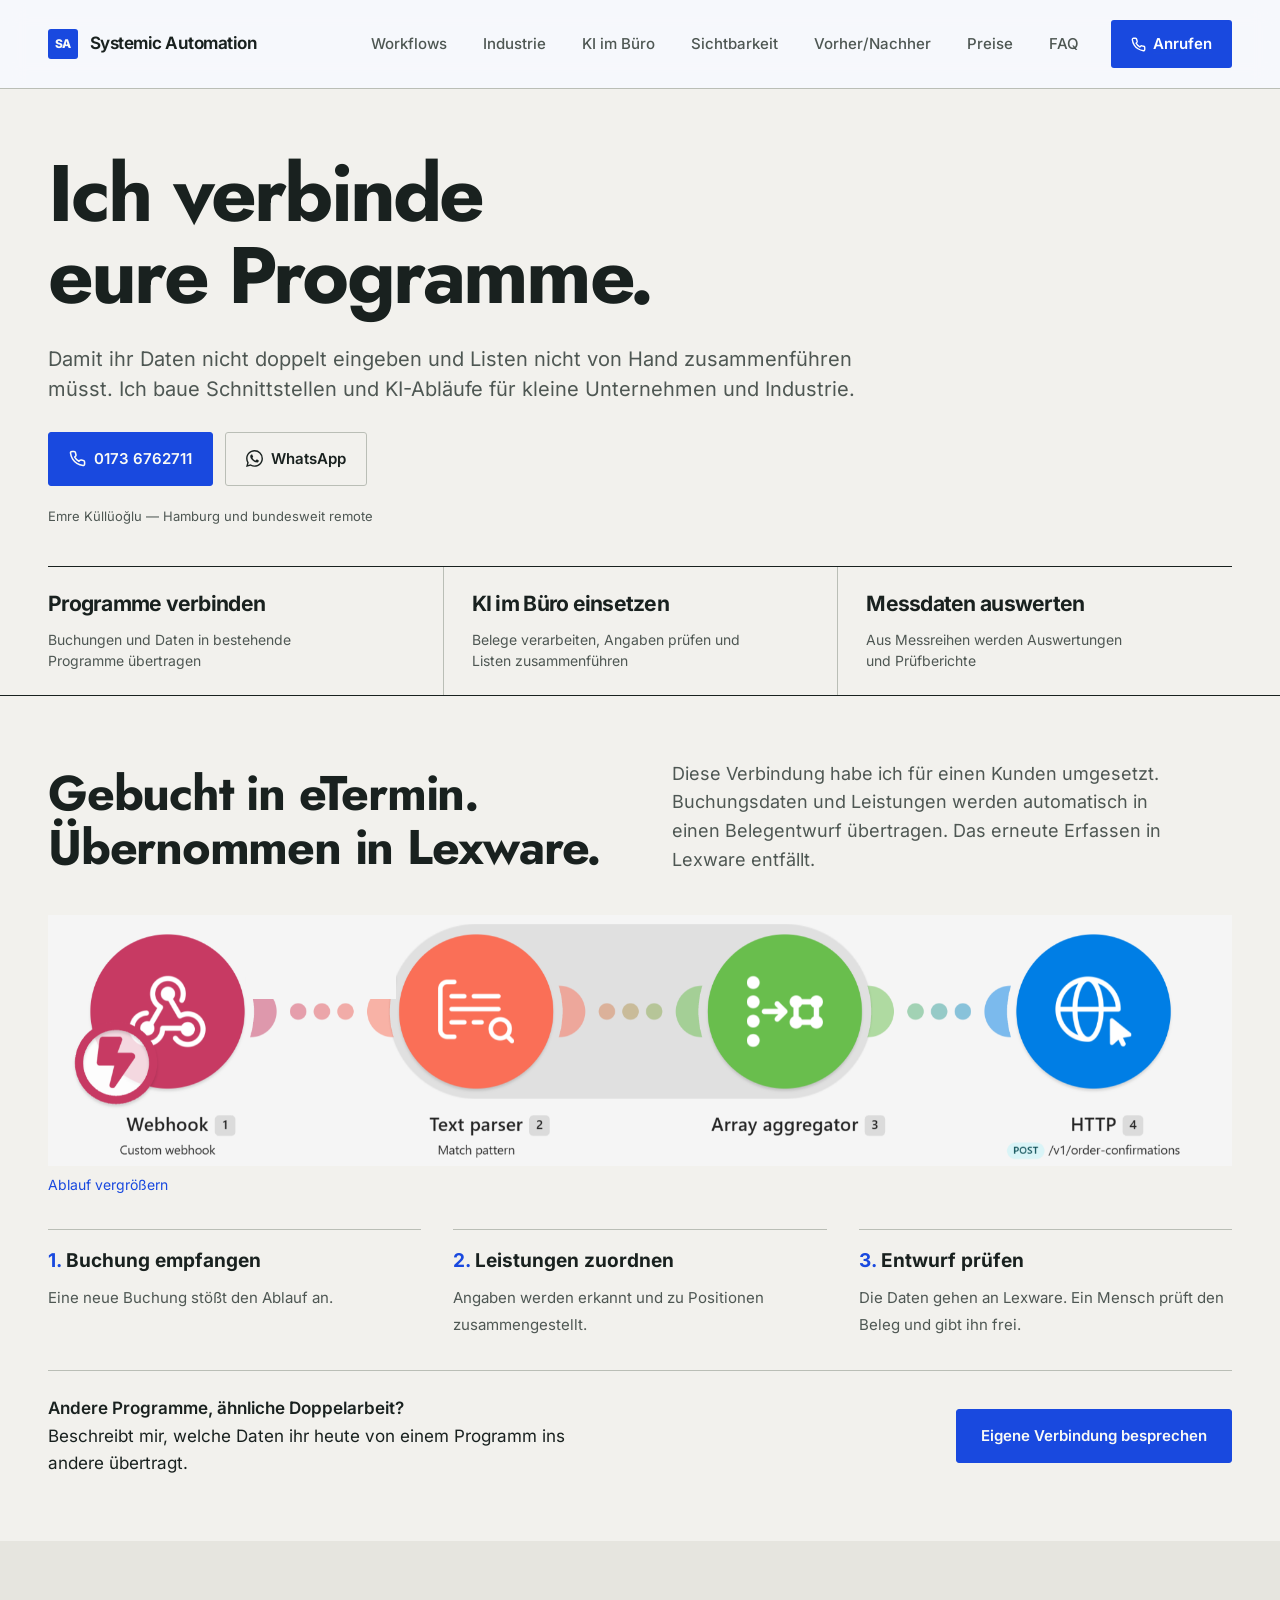
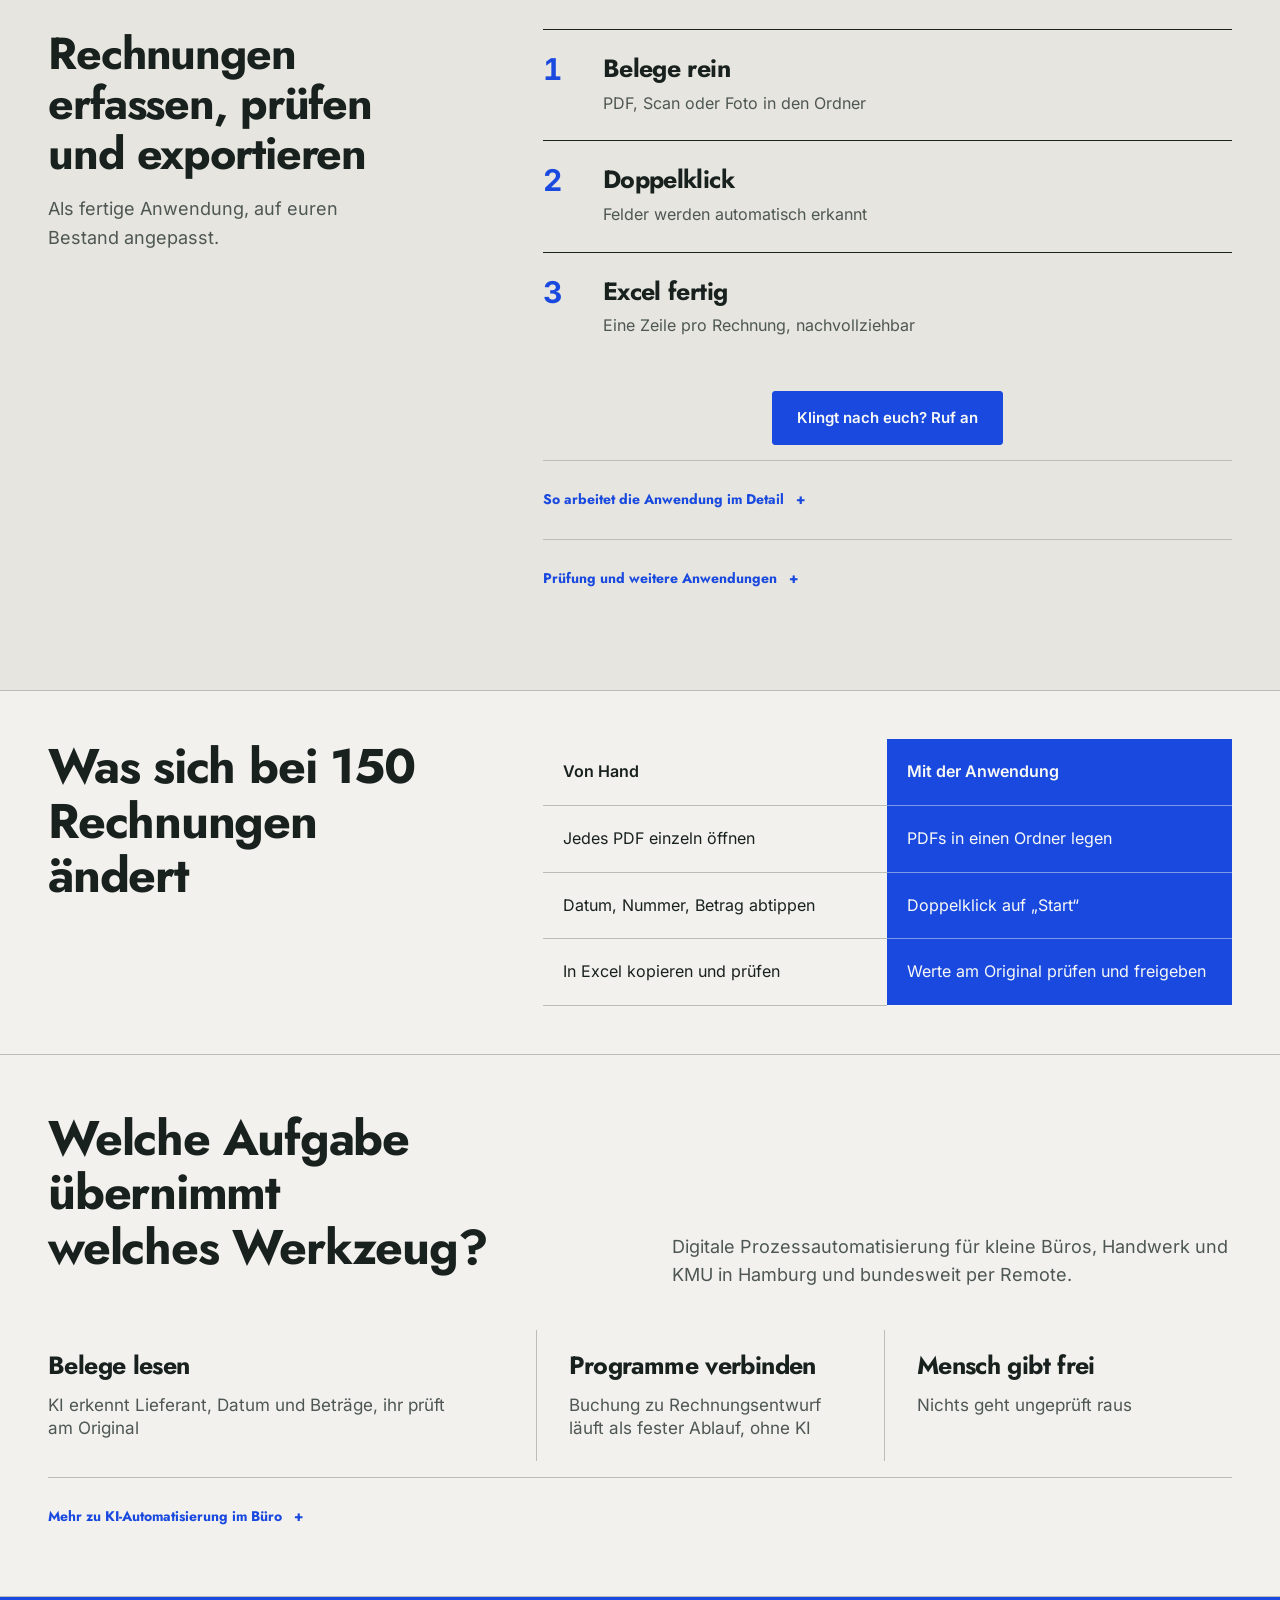
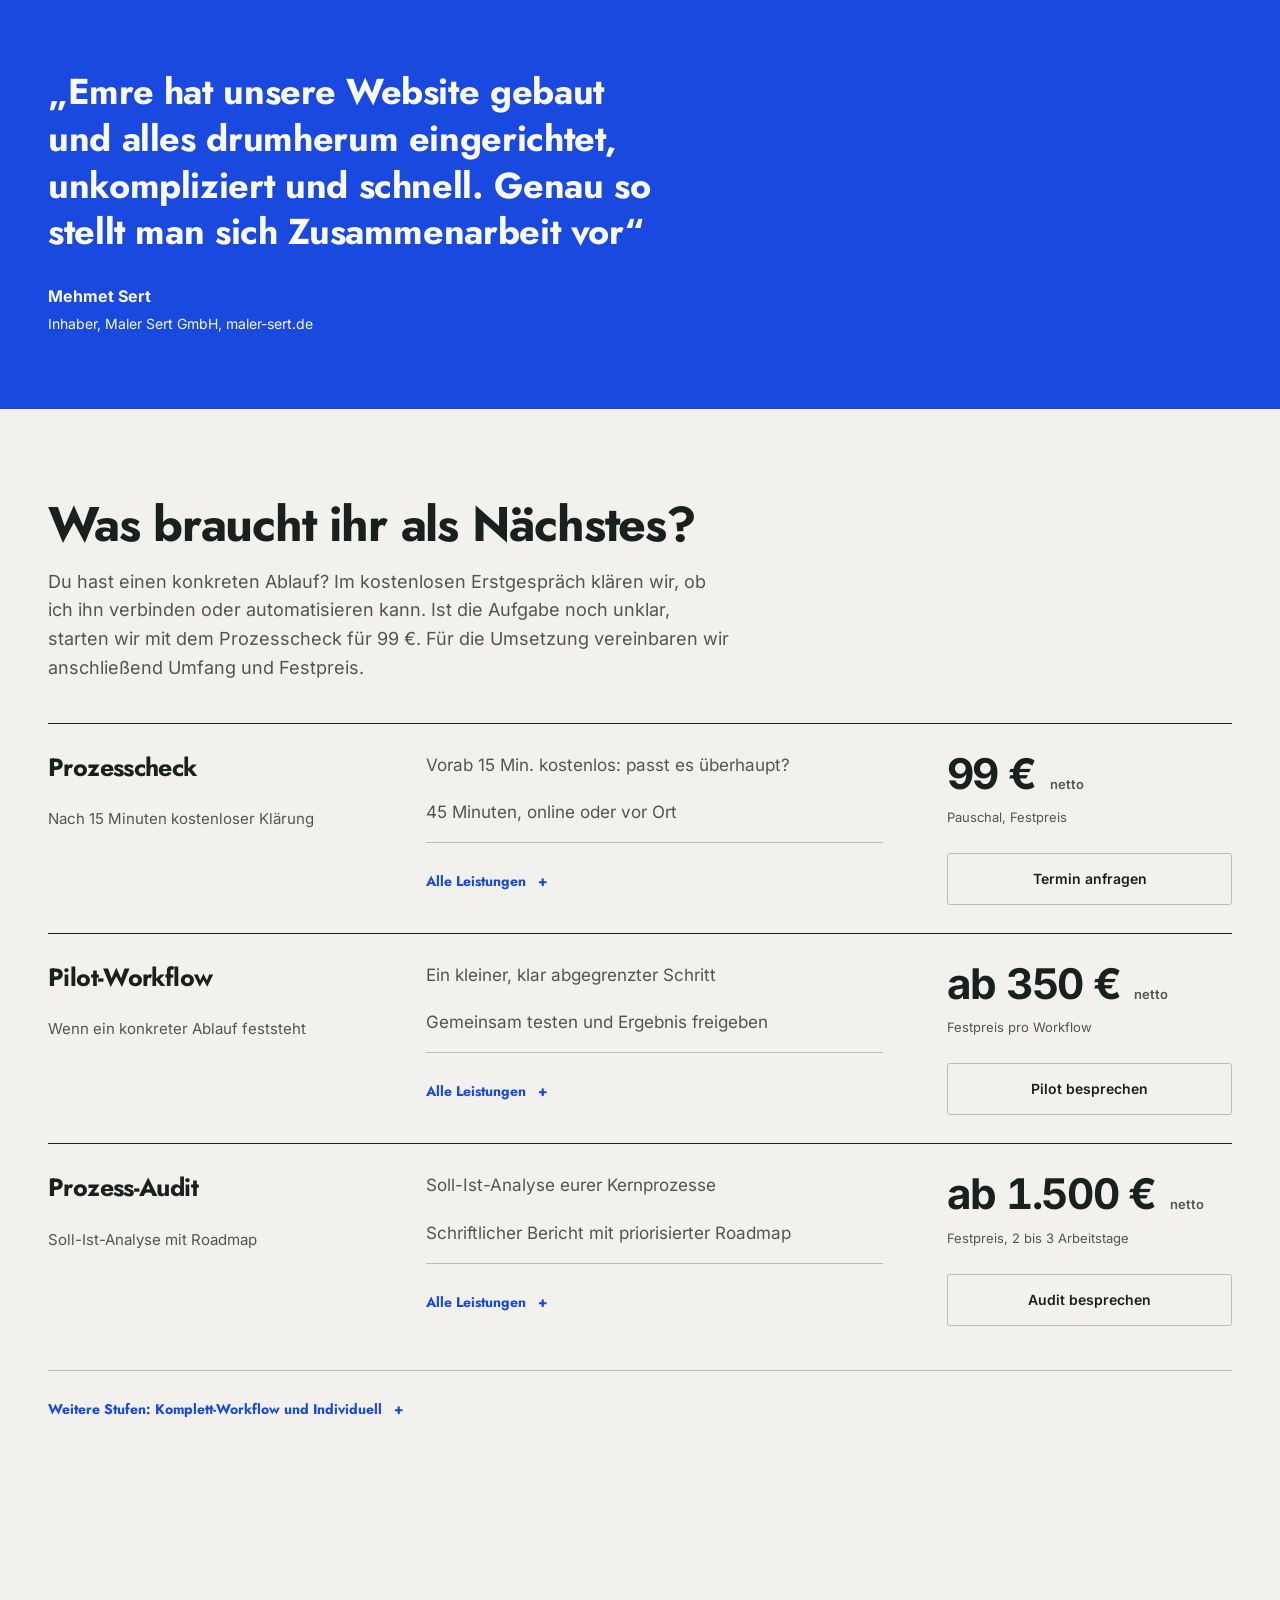
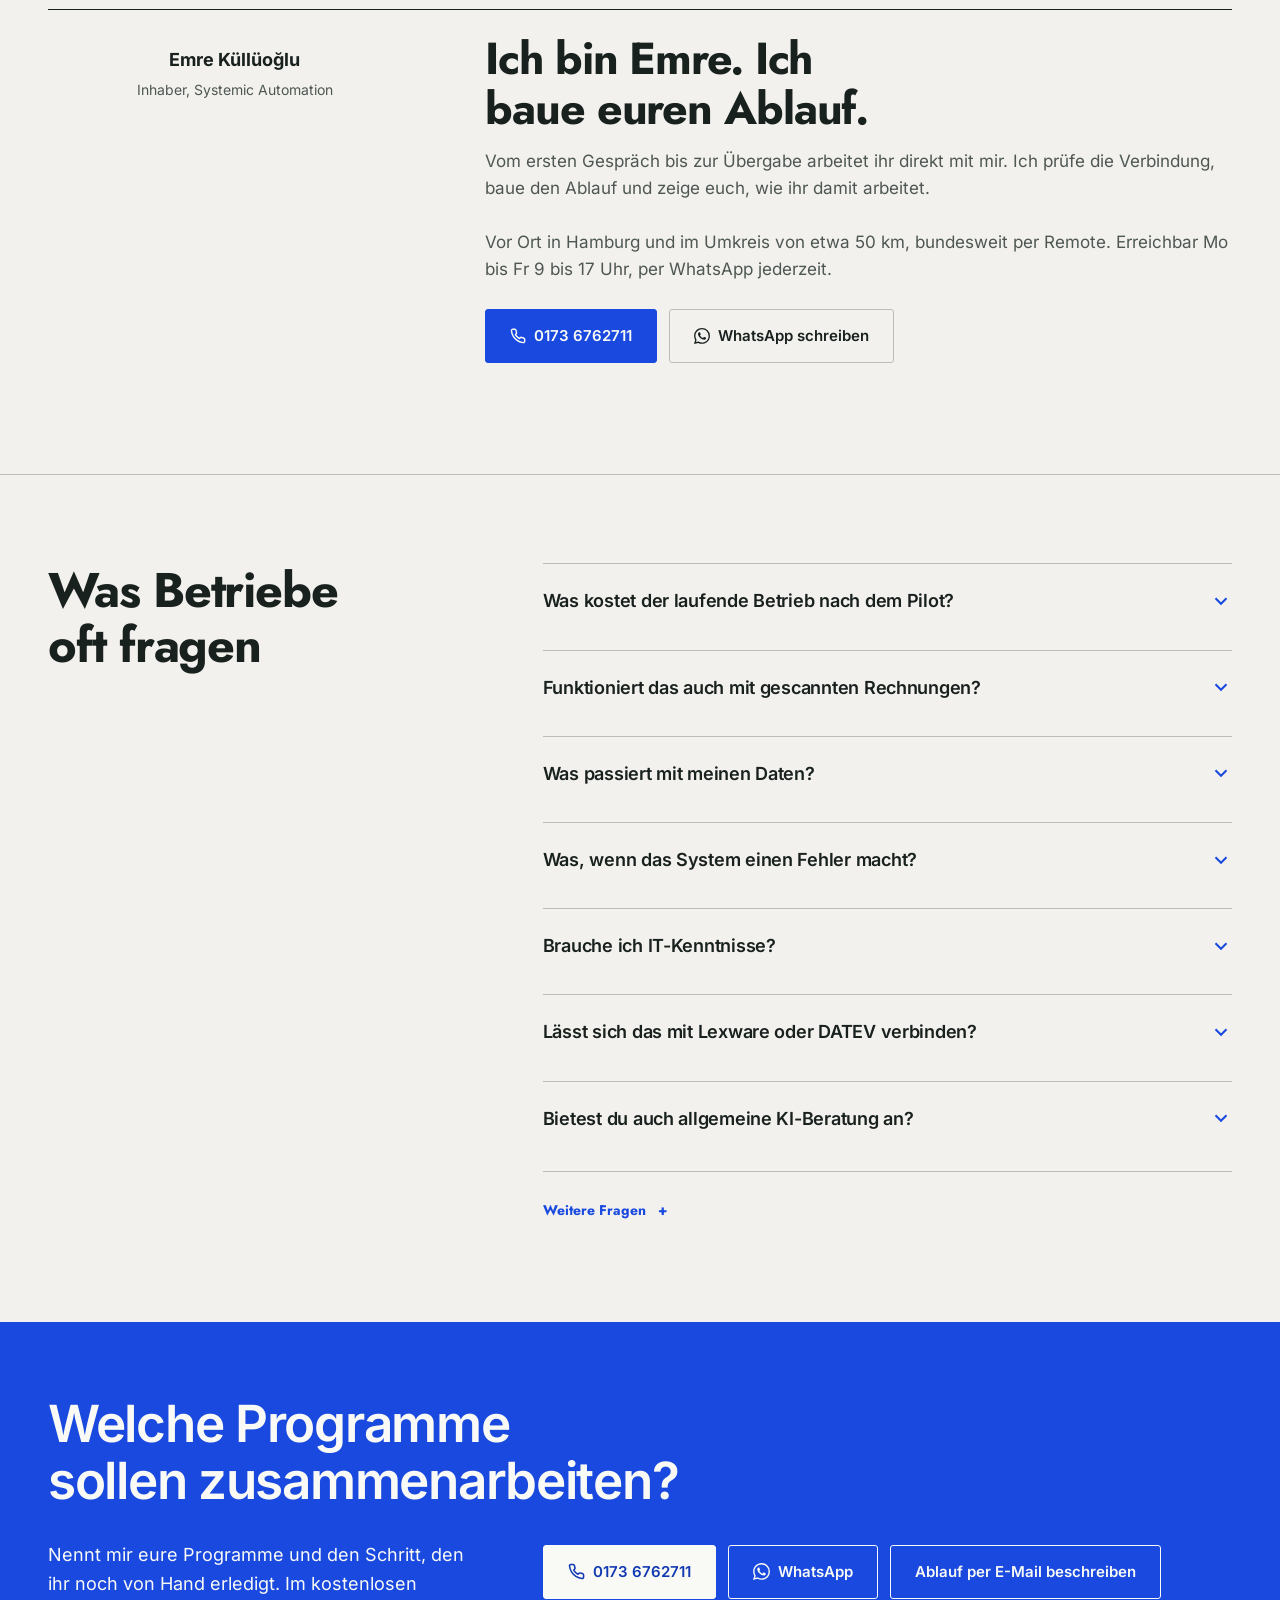
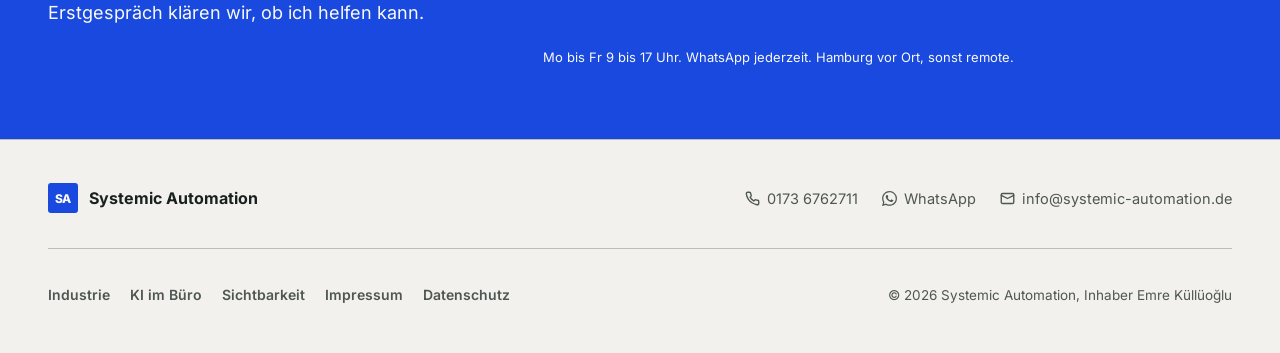
==== commit 13ad9eb3: "Sharpen service messaging and customer case with mobile navigation" ====
--- a/index.html
+++ b/index.html
@@ -139,7 +139,7 @@
         "itemOffered": {
           "@type": "Service",
           "name": "Pilot-Workflow",
-          "description": "Kleine Einrichtung oder Machbarkeitsprüfung für einen klar abgegrenzten Schritt — einfaches Tool, Bedienung per Doppelklick, Prüfung und Export auf dem Rechner des Kunden, inkl. 2 Wochen Hotfix-Support."
+          "description": "Wenn ein konkreter Ablauf feststeht für einen klar abgegrenzten Schritt — einfaches Tool, Bedienung per Doppelklick, Prüfung und Export auf dem Rechner des Kunden, inkl. 2 Wochen Hotfix-Support."
         }
       },
       {
@@ -907,7 +907,7 @@
 <script defer="" src="/lightbox-v1.js"></script>
 <link href="/look.css?v=15" rel="stylesheet"/>
 <link rel="preload" href="fonts/jost-redesign.ttf" as="font" type="font/ttf" crossorigin />
-<link rel="stylesheet" href="redesign.css" />
+<link rel="stylesheet" href="redesign.css?v=20261112-3" />
 </head>
 <body class="sa-home">
 <dialog aria-label="Vergrößerte Ansicht" class="lb" id="lightbox"><button aria-label="Schließen" class="lb-close" type="button">✕</button></dialog>
@@ -932,7 +932,7 @@
 <svg aria-hidden="true" fill="none" height="15" stroke="currentColor" stroke-linecap="round" stroke-linejoin="round" stroke-width="2.2" viewBox="0 0 24 24" width="15"><path d="M22 16.92v3a2 2 0 0 1-2.18 2 19.79 19.79 0 0 1-8.63-3.07 19.5 19.5 0 0 1-6-6 19.79 19.79 0 0 1-3.07-8.67A2 2 0 0 1 4.11 2h3a2 2 0 0 1 2 1.72c.13.96.36 1.9.7 2.81a2 2 0 0 1-.45 2.11L8.09 9.91a16 16 0 0 0 6 6l1.27-1.27a2 2 0 0 1 2.11-.45c.91.34 1.85.57 2.81.7A2 2 0 0 1 22 16.92z"></path></svg>
         Anrufen
       </a>
-</nav>
+</nav><details class="mobile-menu"><summary>Menü</summary><nav aria-label="Mobile Navigation"><a href="/#praxisbeispiel">Kundenprojekt</a><a href="/#workflows">KI im Büro</a><a href="/industrie">Industrie</a><a href="/sichtbarkeit">Sichtbarkeit</a><a href="/#preise">Leistungen und Preise</a><a href="/#kontakt">Kontakt</a></nav></details>
 </div>
 </header>
 <main id="main">
@@ -942,8 +942,8 @@
 <div class="hero-grid">
 <div>
 
-<h1 class="reveal-up d1">Ich verbinde Programme und automatisiere Abläufe.</h1>
-<p class="hero-lead hero-sub reveal-up d2">Für kleine Unternehmen und Industrie: Schnittstellen, KI und individuelle Workflows. Ich analysiere den Ablauf und baue die passende Lösung.</p>
+<h1 class="reveal-up d1">Ich verbinde eure Programme.</h1>
+<p class="hero-lead hero-sub reveal-up d2">Damit ihr Daten nicht doppelt eingeben und Listen nicht von Hand zusammenführen müsst. Ich baue Schnittstellen und KI-Abläufe für kleine Unternehmen und Industrie.</p>
 
 <div class="hero-cta reveal-up d4">
 <a class="btn btn-primary btn-lg" href="tel:+491736762711">
@@ -957,25 +957,25 @@
 </div><p class="hero-location">Emre Küllüoğlu — Hamburg und bundesweit remote</p>
 </div>
 </div>
-<div aria-label="Leistungsbereiche" class="service-index"><a href="#ki"><strong>Programme verbinden</strong><span>Buchungen und Daten in bestehende Programme übertragen</span></a><a href="#workflows"><strong>KI im Büro einsetzen</strong><span>Belege verarbeiten, Angaben prüfen und Listen zusammenführen</span></a><a href="/industrie"><strong>Messdaten auswerten</strong><span>Aus Messreihen werden Auswertungen und Prüfberichte</span></a></div></div>
+<div aria-label="Leistungsbereiche" class="service-index"><a href="#praxisbeispiel"><strong>Programme verbinden</strong><span>Buchungen und Daten in bestehende Programme übertragen</span></a><a href="#workflows"><strong>KI im Büro einsetzen</strong><span>Belege verarbeiten, Angaben prüfen und Listen zusammenführen</span></a><a href="/industrie"><strong>Messdaten auswerten</strong><span>Aus Messreihen werden Auswertungen und Prüfberichte</span></a></div></div>
 </section>
 <section class="section-alt" id="praxisbeispiel">
 <div class="container">
-<div class="section-head"><h2>Eine Buchung. Die Daten gehen weiter.</h2><p>Für die Verbindung von eTermin und Lexware habe ich diesen Ablauf in Make gebaut. Er übernimmt die Buchungsdaten und stellt daraus die Positionen für einen Belegentwurf zusammen.</p></div>
+<div class="section-head"><h2>Gebucht in eTermin. Übernommen in Lexware.</h2><p>Diese Verbindung habe ich für einen Kunden umgesetzt. Buchungsdaten und Leistungen werden automatisch in einen Belegentwurf übertragen. Das erneute Erfassen in Lexware entfällt.</p></div>
 <figure class="make-proof"><button class="make-proof-open" type="button" aria-haspopup="dialog" aria-controls="make-detail" aria-label="Make-Ablauf vergrößern">
 <div class="make-proof-crop"><img src="/media/make-buchung-scharf.png" width="1870" height="397" loading="lazy" alt="Echter Make-Ablauf mit vier verbundenen Modulen: Webhook, Text parser, Array aggregator und HTTP." /></div>
 
 </button><span class="make-zoom-label">Ablauf vergrößern</span></figure>
 <ol class="make-proof-steps"><li><strong>Buchung empfangen</strong><span>Eine neue Buchung stößt den Ablauf an.</span></li><li><strong>Leistungen zuordnen</strong><span>Angaben werden erkannt und zu Positionen zusammengestellt.</span></li><li><strong>Entwurf prüfen</strong><span>Die Daten gehen an Lexware. Ein Mensch prüft den Beleg und gibt ihn frei.</span></li></ol>
 
-<p><a href="#kontakt">Ablauf besprechen</a></p>
+<div class="case-conclusion"><p><strong>Andere Programme, ähnliche Doppelarbeit?</strong><br>Beschreibt mir, welche Daten ihr heute von einem Programm ins andere übertragt.</p><a class="btn btn-primary" href="#kontakt">Eigene Verbindung besprechen</a></div>
 </div>
 </section>
 <!-- WORKFLOWS -->
 <section class="section-alt" id="workflows">
 <div class="container">
 <div class="section-head"><h2>Rechnungen erfassen, prüfen und exportieren</h2><p>Als fertige Anwendung, auf euren Bestand angepasst.</p></div>
-<div class="big-steps"><div class="big-step"><span class="bs-num">1</span><h3>Belege rein</h3><p>PDF, Scan oder Foto in den Ordner</p></div><div class="big-step"><span class="bs-num">2</span><h3>Doppelklick</h3><p>Felder werden automatisch erkannt</p></div><div class="big-step"><span class="bs-num">3</span><h3>Excel fertig</h3><p>Eine Zeile pro Rechnung, nachvollziehbar</p></div></div><div style="text-align:center;margin-top:28px"><a class="btn btn-primary btn-lg" href="tel:+491736762711">Klingt nach euch? Ruf an</a></div><details class="more"><summary>So arbeitet die Anwendung im Detail</summary><div class="more-body"><p>Rechnungen landen als PDF in einem Ordner oder werden ins Fenster gezogen. Das Werkzeug liest Lieferant, Rechnungsnummer, Datum, Beträge und IBAN aus und rechnet nach, ob Netto und Steuer zum Brutto passen. Wie gut es eure Scans liest, testen wir vorher mit euren eigenen Belegen. Danach exportiert ihr eine CSV-Tabelle für Excel, Ob sie zu eurem Importformat passt, prüfen wir vorab.</p><p>Entscheidend ist, was es <b>nicht</b> tut: Es gibt nichts ungeprüft weiter. Jeder Wert ist im Original markiert, unsichere Felder bleiben leer oder werden gekennzeichnet, und exportiert wird erst nach eurer Freigabe.</p><div class="wf-save">
+<div class="big-steps"><div class="big-step"><span class="bs-num">1</span><h3>Belege rein</h3><p>PDF, Scan oder Foto in den Ordner</p></div><div class="big-step"><span class="bs-num">2</span><h3>Doppelklick</h3><p>Felder werden automatisch erkannt</p></div><div class="big-step"><span class="bs-num">3</span><h3>Excel fertig</h3><p>Eine Zeile pro Rechnung, nachvollziehbar</p></div></div><div style="text-align:center;margin-top:28px"><a class="btn btn-primary btn-lg" href="tel:+491736762711">Klingt nach euch? Ruf an</a></div><details class="more"><summary>So arbeitet die Anwendung im Detail</summary><div class="more-body"><p>Rechnungen landen als PDF in einem Ordner oder werden ins Fenster gezogen. Das Werkzeug liest Lieferant, Rechnungsnummer, Datum, Beträge und IBAN aus und rechnet nach, ob Netto und Steuer zum Brutto passen. Wie gut es eure Scans liest, testen wir vorher mit euren eigenen Belegen. Danach exportiert ihr eine CSV-Tabelle für Excel. Ob sie zu eurem Importformat passt, prüfen wir vorab.</p><p>Entscheidend ist, was es <b>nicht</b> tut: Es gibt nichts ungeprüft weiter. Jeder Wert ist im Original markiert, unsichere Felder bleiben leer oder werden gekennzeichnet, und exportiert wird erst nach eurer Freigabe.</p><div class="wf-save">
 <svg aria-hidden="true" fill="none" height="17" stroke="currentColor" stroke-linecap="round" stroke-width="2.2" viewBox="0 0 24 24" width="17"><circle cx="12" cy="12" r="10"></circle><path d="M12 6v6l4 2"></path></svg>
           Keine Pauschalzahl: Die Anwendung erfasst Bearbeitungszeit und Kosten je Beleg, damit ihr mit eurem bisherigen Aufwand vergleichen könnt.
         </div></div></details><details class="more workflow-more"><summary>Prüfung und weitere Anwendungen</summary><div class="more-body"><p>Für diese Rechnungsanwendung bleiben Prüfung, Freigabe und Export auf eurem Rechner. Für die Texterkennung werden Belege an Mistral über den EU-Endpunkt übertragen. Die lokale Anwendung hat keine wiederkehrenden Lizenzgebühren; Verbrauchskosten klären wir im Angebot. Bei Verbindungen über Make gelten die Tarife der beteiligten Dienste.</p><h3 class="tile-head">Warum ihr den Zahlen trauen könnt</h3><div class="service-rows"><div class="tile"><h3>Fundstelle zu jedem Wert</h3><p>Ausschnitt aus dem Original, mit Seitenzahl</p></div><div class="tile"><h3>Unklares bleibt offen</h3><p>Lieber eine Lücke als ein falscher Wert</p></div><div class="tile"><h3>Es rechnet nach</h3><p>Netto plus Steuer gegen Brutto geprüft</p></div></div><details class="more"><summary>Die drei Prüfungen im Detail</summary><div class="more-body"><p><b>Fundstelle zu jedem Wert</b> Neben jeder Angabe steht der Ausschnitt aus eurem Originalbeleg, mit Seitenzahl. Ihr müsst nicht glauben, dass der Betrag stimmt, ihr seht die Stelle, aus der er kommt.</p><p><b>Unklares bleibt offen</b> Findet das Werkzeug zwei mögliche Treffer, entscheidet es nicht. Das Feld bleibt leer und wird als prüfpflichtig markiert. Lieber eine Lücke, die auffällt, als eine falsche Zahl, die niemand bemerkt.</p><p><b>Es rechnet nach</b> Netto plus Steuer wird gegen den gedruckten Bruttobetrag geprüft. Stimmt es nicht, gibt es einen Hinweis. Sind die Summen nicht eindeutig lesbar, steht dort ausdrücklich „nicht geprüft“ statt eines stillen Häkchens.</p></div></details><h3 class="tile-head">Auch das lässt sich automatisieren</h3><div class="service-rows"><div class="tile"><h3>Zuordnung in der Hausverwaltung</h3><p>Objekt, Einheit, Kostenart</p></div><div class="tile"><h3>Excel-Konsolidierung</h3><p>Mehrere Listen, eine Wochenübersicht</p></div><div class="tile"><h3>E-Mail-Protokoll</h3><p>Eingangsmails als Liste mit Status</p></div><div class="tile"><h3>Individuell</h3><p>Spezialfälle nach schriftlicher Schätzung</p></div></div><details class="more"><summary>Die Bausteine im Detail</summary><div class="more-body"><p><b>Zuordnung in der Hausverwaltung</b> Welches Objekt, welche Einheit, welche Kostenart, umlagefähig oder nicht. Diese Zuordnung nimmt euch kein Steuerberater ab und keine Standardsoftware zuverlässig. Genau dort setzt der Ausbau an.</p><p><b>Excel-Konsolidierung</b> Mehrere Listen automatisch zu einer Wochenübersicht zusammenführen, inkl. Auffälligkeits-Markierung.</p><p><b>E-Mail-Protokoll</b> Eingangsmails als strukturierte Excel-Liste: Absender, Thema, Kategorie, Status.</p><p><b>Individuell</b> Spezialfälle und mehrere verknüpfte Quellen, nach schriftlicher Aufwandsschätzung.</p></div></details></div></details>
@@ -1020,7 +1020,7 @@
 <div class="container">
 <div class="section-head">
 
-<h2>Ein klarer Einstieg. Ein vereinbarter Umfang.</h2>
+<h2>Was braucht ihr als Nächstes?</h2>
 <p>Du hast einen konkreten Ablauf? Im kostenlosen Erstgespräch klären wir, ob ich ihn verbinden oder automatisieren kann. Ist die Aufgabe noch unklar, starten wir mit dem Prozesscheck für 99 €. Für die Umsetzung vereinbaren wir anschließend Umfang und Festpreis.</p>
 </div>
 <div class="pricing price3"><div class="price-card">
@@ -1033,10 +1033,10 @@
 </div><div class="price-card">
 
 <h3>Pilot-Workflow</h3>
-<p class="price-sub">Kleine Einrichtung oder Machbarkeitsprüfung</p>
+<p class="price-sub">Wenn ein konkreter Ablauf feststeht</p>
 <div class="price-amount"><span class="num">ab 350 €</span><span class="unit">netto</span></div>
 <p class="price-note">Festpreis pro Workflow</p>
-<ul><li> Ein kleiner, klar abgegrenzter Schritt</li><li> Prüfung &amp; Freigabe auf eurem Rechner</li></ul><details class="more"><summary>Alle Leistungen</summary><div class="more-body"><ul><li> Bedienung per Doppelklick</li><li> Übergabe-Termin mit Live-Demo</li><li> 2 Wochen Hotfix-Support</li><li> Größere Piloten nach Spezifikation</li></ul></div></details>
+<ul><li> Ein kleiner, klar abgegrenzter Schritt</li><li> Gemeinsam testen und Ergebnis freigeben</li></ul><details class="more"><summary>Alle Leistungen</summary><div class="more-body"><ul><li> Bedienung per Doppelklick</li><li> Übergabe-Termin mit Live-Demo</li><li> 2 Wochen Hotfix-Support</li><li> Größere Piloten nach Spezifikation</li></ul></div></details>
 <a class="btn btn-primary" href="tel:+491736762711">Pilot besprechen</a>
 </div><div class="price-card"><h3>Prozess-Audit</h3><p class="price-sub">Soll-Ist-Analyse mit Roadmap</p><div class="price-amount"><span class="num">ab 1.500 €</span><span class="unit">netto</span></div><p class="price-note">Festpreis, 2 bis 3 Arbeitstage</p><ul><li> Soll-Ist-Analyse eurer Kernprozesse</li><li> Schriftlicher Bericht mit priorisierter Roadmap</li></ul><details class="more"><summary>Alle Leistungen</summary><div class="more-body"><ul><li> Ehrliche Empfehlung, auch wo sich nichts lohnt</li><li> Umsetzung auf Wunsch aus einer Hand</li></ul><p>Zwei bis drei Tage schaue ich mir eure Abläufe an, wie ein Ingenieur: Soll-Ist-Vergleich statt Bauchgefühl. Ihr bekommt einen schriftlichen Bericht mit priorisierter Roadmap, was sich automatisieren lohnt, was nicht, und in welcher Reihenfolge.</p></div></details><a class="btn btn-primary" href="tel:+491736762711">Audit besprechen</a></div></div><details class="more more-center"><summary>Weitere Stufen: Komplett-Workflow und Individuell</summary><div class="pricing price2"><div class="price-card">
 
@@ -1069,8 +1069,8 @@
 </div>
 <div class="about-text">
 
-<h2>Ihr sprecht direkt mit dem, der's baut</h2>
-<p>Kein Vertrieb, keine Warteschleife. Ich baue den Workflow selbst und bleibe euer Ansprechpartner.</p>
+<h2>Ich bin Emre. Ich baue euren Ablauf.</h2>
+<p>Vom ersten Gespräch bis zur Übergabe arbeitet ihr direkt mit mir. Ich prüfe die Verbindung, baue den Ablauf und zeige euch, wie ihr damit arbeitet.</p>
 <p>Vor Ort in Hamburg und im Umkreis von etwa 50 km, bundesweit per Remote. Erreichbar Mo bis Fr 9 bis 17 Uhr, per WhatsApp jederzeit.</p>
 <div class="about-cta">
 <a class="btn btn-primary" href="tel:+491736762711">
@@ -1159,8 +1159,8 @@
 <section id="kontakt" style="">
 <div class="container">
 <div class="contact-band">
-<h2>Anrufen oder schreiben</h2>
-<p>Ein Anruf reicht. Oder WhatsApp, auch abends. Kein Formular, kein Login.</p>
+<h2>Welche Programme sollen zusammenarbeiten?</h2>
+<p>Nennt mir eure Programme und den Schritt, den ihr noch von Hand erledigt. Im kostenlosen Erstgespräch klären wir, ob ich helfen kann.</p>
 <div class="contact-actions">
 <a class="btn btn-primary btn-lg" href="tel:+491736762711">
 <svg aria-hidden="true" fill="none" height="17" stroke="currentColor" stroke-linecap="round" stroke-linejoin="round" stroke-width="2.2" viewBox="0 0 24 24" width="17"><path d="M22 16.92v3a2 2 0 0 1-2.18 2 19.79 19.79 0 0 1-8.63-3.07 19.5 19.5 0 0 1-6-6 19.79 19.79 0 0 1-3.07-8.67A2 2 0 0 1 4.11 2h3a2 2 0 0 1 2 1.72c.13.96.36 1.9.7 2.81a2 2 0 0 1-.45 2.11L8.09 9.91a16 16 0 0 0 6 6l1.27-1.27a2 2 0 0 1 2.11-.45c.91.34 1.85.57 2.81.7A2 2 0 0 1 22 16.92z"></path></svg>
@@ -1170,7 +1170,7 @@
 <svg aria-hidden="true" fill="currentColor" height="17" viewBox="0 0 24 24" width="17"><path d="M17.472 14.382c-.297-.149-1.758-.867-2.03-.967-.273-.099-.471-.148-.67.15-.197.297-.767.966-.94 1.164-.173.199-.347.223-.644.075-.297-.15-1.255-.463-2.39-1.475-.883-.788-1.48-1.761-1.653-2.059-.173-.297-.018-.458.13-.606.134-.133.297-.347.446-.52.149-.174.198-.298.298-.497.099-.198.05-.371-.025-.52-.075-.149-.669-1.612-.916-2.207-.242-.579-.487-.5-.669-.51-.173-.008-.371-.01-.57-.01-.198 0-.52.074-.792.372-.272.297-1.04 1.016-1.04 2.479 0 1.462 1.065 2.875 1.213 3.074.149.198 2.096 3.2 5.077 4.487.709.306 1.262.489 1.694.625.712.227 1.36.195 1.871.118.571-.085 1.758-.719 2.006-1.413.248-.694.248-1.289.173-1.413-.074-.124-.272-.198-.57-.347m-5.421 7.403h-.004a9.87 9.87 0 0 1-5.031-1.378l-.361-.214-3.741.982.998-3.648-.235-.374a9.86 9.86 0 0 1-1.51-5.26c.001-5.45 4.436-9.884 9.888-9.884 2.64 0 5.122 1.03 6.988 2.898a9.825 9.825 0 0 1 2.893 6.994c-.003 5.45-4.437 9.884-9.885 9.884m8.413-18.297A11.815 11.815 0 0 0 12.05 0C5.495 0 .16 5.335.157 11.892c0 2.096.547 4.142 1.588 5.945L.057 24l6.305-1.654a11.882 11.882 0 0 0 5.683 1.448h.005c6.554 0 11.89-5.335 11.893-11.893a11.821 11.821 0 0 0-3.48-8.413Z"></path></svg>
           WhatsApp
         </a>
-<a class="btn btn-ghost-light btn-lg" href="mailto:info@systemic-automation.de">info@systemic-automation.de</a>
+<a class="btn btn-ghost-light btn-lg" href="mailto:info@systemic-automation.de?subject=Unser%20Ablauf&amp;body=Moin%20Emre%2C%20wir%20nutzen%20folgende%20Programme%3A%20%E2%80%A6%0ADiesen%20Schritt%20erledigen%20wir%20noch%20von%20Hand%3A%20%E2%80%A6%0ASo%20erreicht%20ihr%20mich%3A%20%E2%80%A6">Ablauf per E-Mail beschreiben</a>
 </div>
 <p class="contact-fine">Mo bis Fr 9 bis 17 Uhr. WhatsApp jederzeit. Hamburg vor Ort, sonst remote.</p>
 </div>
@@ -1211,8 +1211,7 @@
 </div>
 </footer>
 <dialog id="make-detail" class="make-dialog" aria-labelledby="make-detail-title"><div class="make-dialog-head"><h2 id="make-detail-title">eTermin mit Lexware verbinden</h2><button type="button" class="btn make-proof-close">Schließen</button></div><p>Zum Lesen der Module seitlich scrollen.</p><div class="make-detail-scroll" tabindex="0" role="region" aria-label="Make-Ablauf, horizontal scrollbar"><div class="make-proof-crop"><img src="/media/make-buchung-scharf.png" width="1870" height="397" alt="Make-Szenario: Webhook, Text parser, Array aggregator und HTTP." /></div></div></dialog>
-<script>
-(()=>{const dialog=document.querySelector('#make-detail');const trigger=document.querySelector('.make-proof-open');trigger.addEventListener('click',()=>dialog.showModal());dialog.querySelector('.make-proof-close').addEventListener('click',()=>dialog.close());dialog.addEventListener('click',event=>{if(event.target===dialog){const box=dialog.getBoundingClientRect();if(event.clientX<box.left||event.clientX>box.right||event.clientY<box.top||event.clientY>box.bottom)dialog.close();}});})();
-</script>
+<script src="/make-demo.js?v=1" defer></script>
+<script src="/navigation.js?v=1" defer></script>
 </body>
 </html>
--- a/redesign.css
+++ b/redesign.css
@@ -102,3 +102,9 @@
 .sa-inner section:not(.hero) .section-head h2{margin-top:0;margin-bottom:16px}
 @media(max-width:760px){.sa-inner .hero-chips{grid-template-columns:1fr}.sa-inner section:not(.hero) .section-head h2{margin-top:0;margin-bottom:16px}}
 .calc-grid input[type=number]{border:1px solid var(--sa-muted);background:var(--sa-paper);color:var(--sa-ink);height:48px;min-height:48px;padding:12px}
+/* Finish pass: case-led service offer and a usable small-screen navigation. */
+.mobile-menu{display:none}.case-conclusion{display:flex;align-items:center;justify-content:space-between;gap:var(--sa-gap);border-top:1px solid var(--sa-line);padding-top:24px;margin-top:32px}.case-conclusion p{margin:0;max-width:48ch}.case-conclusion .btn{flex-shrink:0}.case-conclusion strong{font-weight:600}.sa-home .hero h1{max-width:15ch}.sa-home .hero .hero-lead{max-width:63ch}.sa-home #praxisbeispiel .section-head{display:grid;grid-template-columns:minmax(0,1fr) minmax(0,1fr);gap:var(--sa-gap);align-items:end}.sa-home #praxisbeispiel .section-head h2{margin:0;max-width:20ch}.sa-home #praxisbeispiel .section-head p{margin:0}.sa-home #praxisbeispiel .make-proof{margin-top:40px}.sa-home .about-card{display:grid;grid-template-columns:minmax(0,1fr) minmax(0,2fr);gap:var(--sa-gap);align-items:start}.sa-home .about-id{text-align:left;align-self:start;padding-top:12px}.sa-home .contact-band h2{max-width:18ch}
+@media(max-width:760px){header .container{position:relative;gap:12px;flex-wrap:wrap}.mobile-menu{display:block;position:relative;margin-left:auto}.mobile-menu summary{list-style:none;cursor:pointer;border:1px solid var(--sa-line);border-radius:var(--sa-radius);padding:12px;font-family:var(--sa-font);font-size:14px;font-weight:600;letter-spacing:0;min-height:44px}.mobile-menu summary::-webkit-details-marker{display:none}.mobile-menu[open] summary{background:var(--sa-well)}header .mobile-menu nav{display:flex;position:absolute;right:0;top:calc(100% + 12px);width:280px;padding:12px 20px;background:var(--sa-paper);border:1px solid var(--sa-line);z-index:100;flex-direction:column;gap:0;align-items:stretch}header .mobile-menu nav a{display:block;padding:16px 0;text-decoration:none;border-bottom:1px solid var(--sa-line);font-size:15px}header .mobile-menu nav a:last-child{border:0}.case-conclusion{display:block;padding-top:20px}.case-conclusion .btn{display:inline-flex;margin-top:20px;white-space:normal}.sa-home #praxisbeispiel .section-head,.sa-home .about-card{display:block}.sa-home #praxisbeispiel .section-head p{margin-top:20px}.sa-home #praxisbeispiel .make-proof{margin-top:24px}.sa-home .about-id{margin-bottom:24px}.sa-home .hero h1{max-width:16ch}}
+
+.sa-home .contact-band h2{grid-column:1/-1;grid-row:auto;max-width:24ch;margin-bottom:12px}.sa-home .contact-band>p{grid-column:1;grid-row:2;margin-top:0}.sa-home .contact-actions{grid-column:2;grid-row:2;align-self:start;align-items:flex-start}.sa-home .contact-band .contact-fine{grid-column:2;grid-row:3}.contact-actions .btn{align-self:flex-start}.sa-home .contact-band .btn{min-height:52px;height:auto}
+@media(max-width:760px){.sa-home .contact-band h2{font-size:36px}.sa-home .contact-actions{align-items:stretch}.contact-actions .btn{align-self:stretch}}
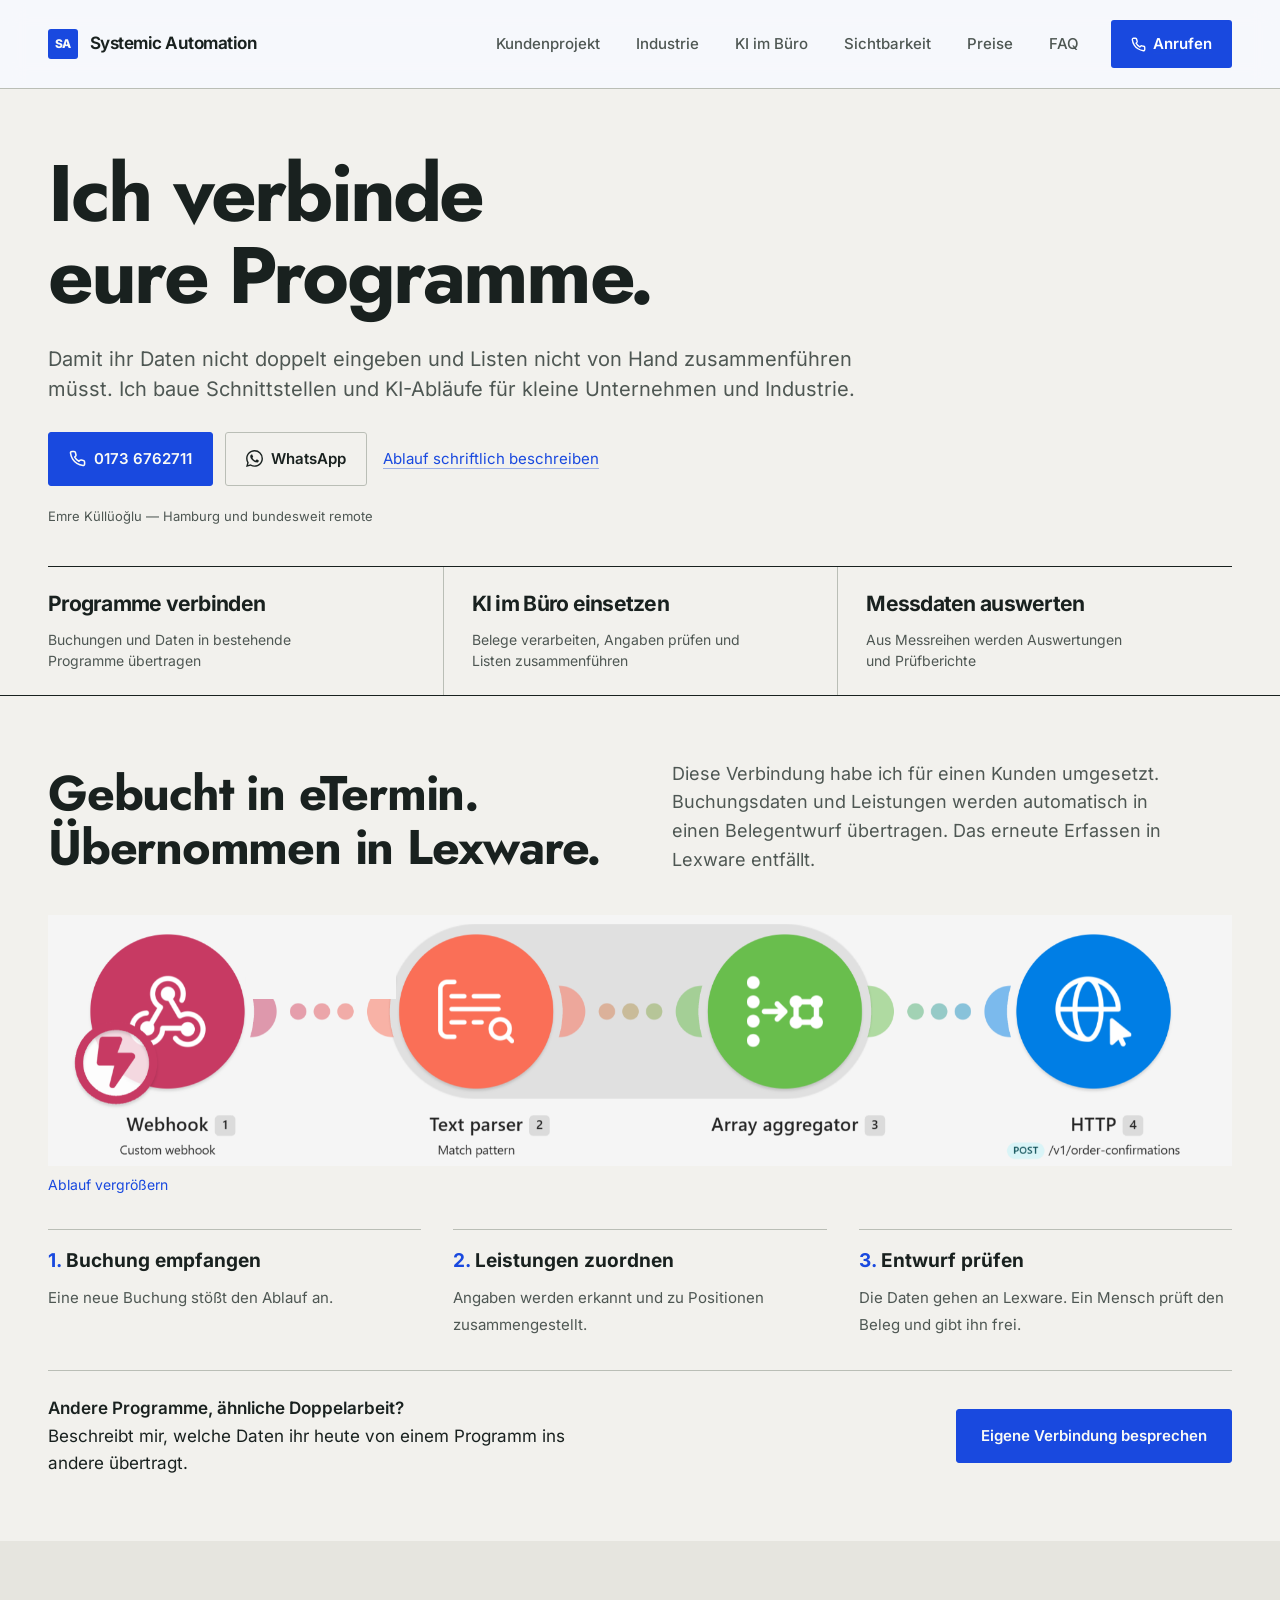
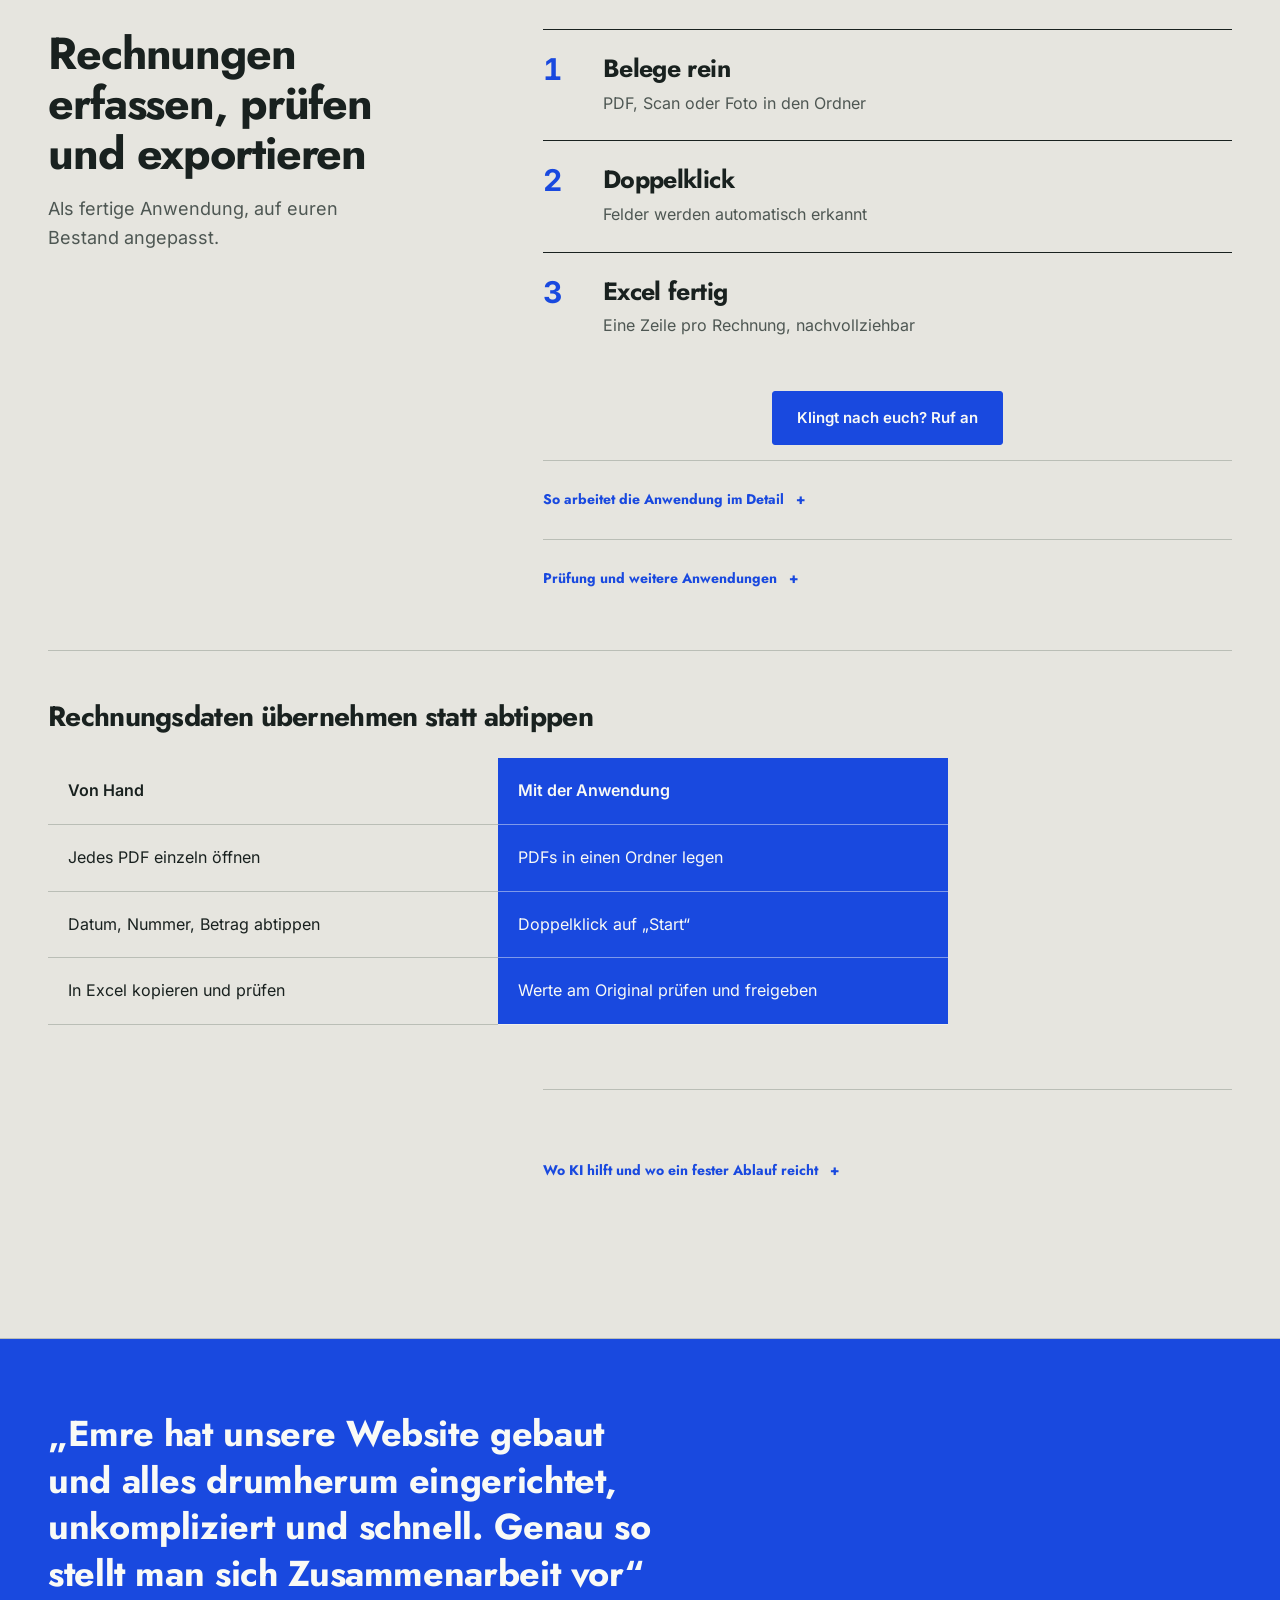
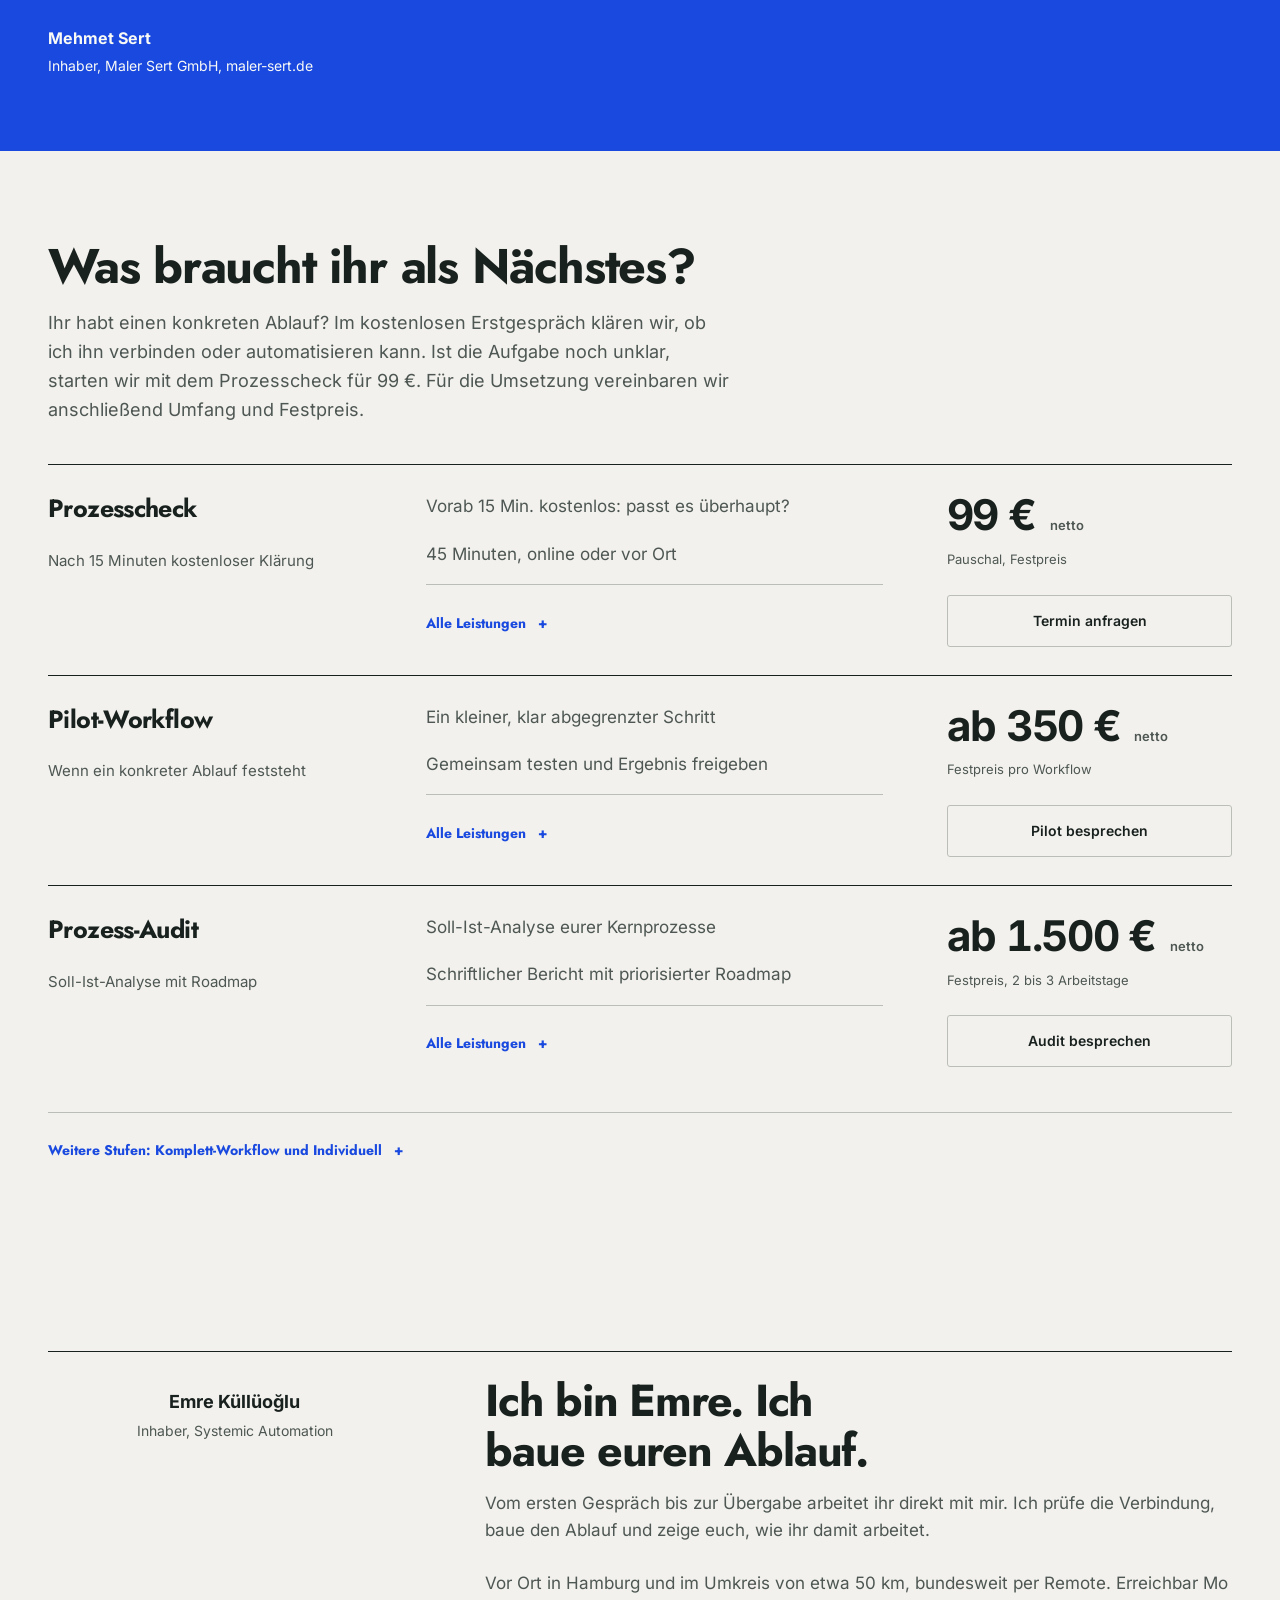
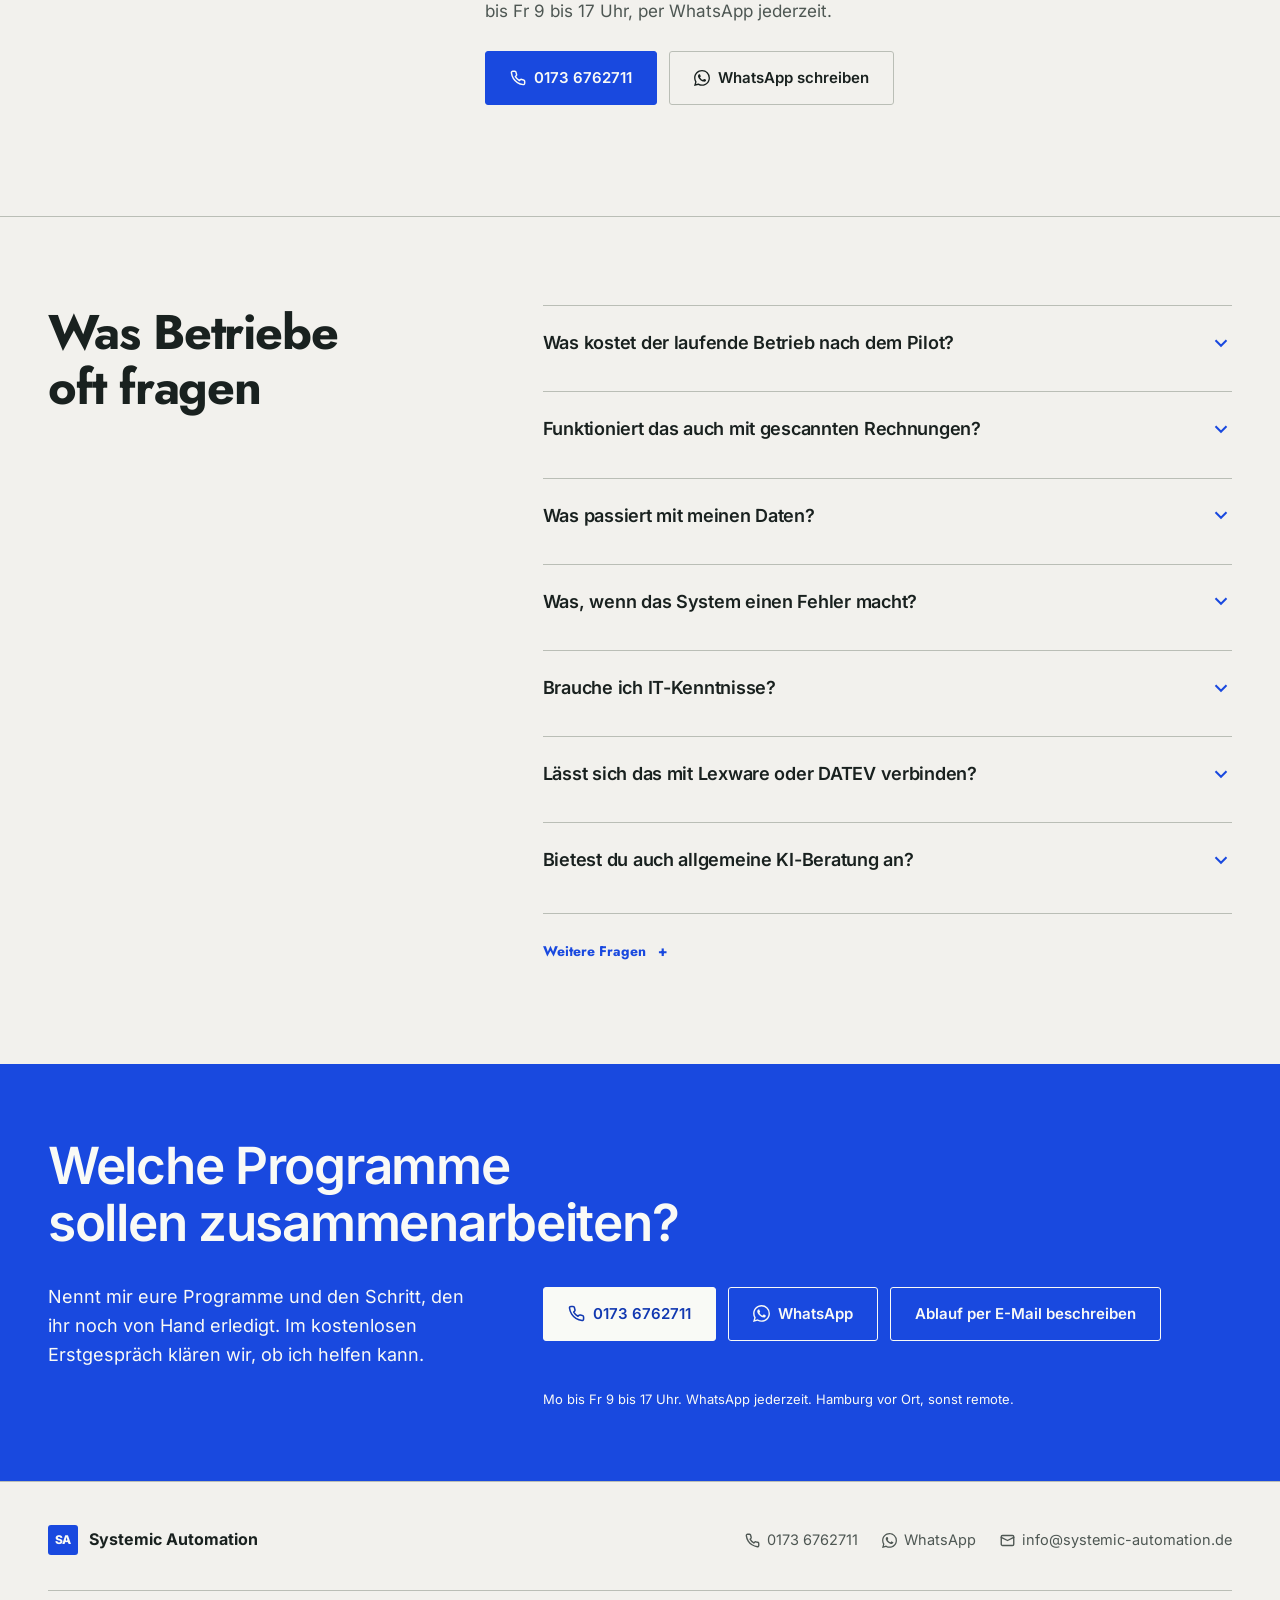
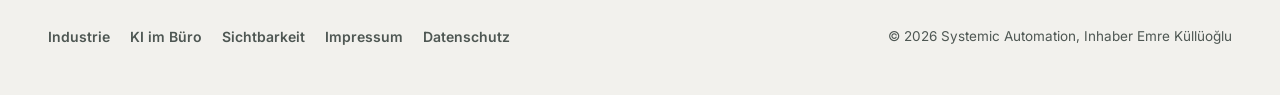
==== commit 8c706027: "Consolidate application story and close tablet navigation gap" ====
--- a/index.html
+++ b/index.html
@@ -920,11 +920,11 @@
     </a>
 <nav aria-label="Hauptnavigation" class="nav-menu-links">
 <div class="nav-links">
-<a href="#workflows">Workflows</a>
+<a href="#praxisbeispiel">Kundenprojekt</a>
 <a href="/industrie">Industrie</a>
 <a href="/ki-im-buero">KI im Büro</a>
 <a href="/sichtbarkeit">Sichtbarkeit</a>
-<a href="#vergleich">Vorher/Nachher</a>
+
 <a href="#preise">Preise</a>
 <a href="#faq">FAQ</a>
 </div>
@@ -954,7 +954,7 @@
 <svg aria-hidden="true" fill="currentColor" height="17" viewBox="0 0 24 24" width="17"><path d="M17.472 14.382c-.297-.149-1.758-.867-2.03-.967-.273-.099-.471-.148-.67.15-.197.297-.767.966-.94 1.164-.173.199-.347.223-.644.075-.297-.15-1.255-.463-2.39-1.475-.883-.788-1.48-1.761-1.653-2.059-.173-.297-.018-.458.13-.606.134-.133.297-.347.446-.52.149-.174.198-.298.298-.497.099-.198.05-.371-.025-.52-.075-.149-.669-1.612-.916-2.207-.242-.579-.487-.5-.669-.51-.173-.008-.371-.01-.57-.01-.198 0-.52.074-.792.372-.272.297-1.04 1.016-1.04 2.479 0 1.462 1.065 2.875 1.213 3.074.149.198 2.096 3.2 5.077 4.487.709.306 1.262.489 1.694.625.712.227 1.36.195 1.871.118.571-.085 1.758-.719 2.006-1.413.248-.694.248-1.289.173-1.413-.074-.124-.272-.198-.57-.347m-5.421 7.403h-.004a9.87 9.87 0 0 1-5.031-1.378l-.361-.214-3.741.982.998-3.648-.235-.374a9.86 9.86 0 0 1-1.51-5.26c.001-5.45 4.436-9.884 9.888-9.884 2.64 0 5.122 1.03 6.988 2.898a9.825 9.825 0 0 1 2.893 6.994c-.003 5.45-4.437 9.884-9.885 9.884m8.413-18.297A11.815 11.815 0 0 0 12.05 0C5.495 0 .16 5.335.157 11.892c0 2.096.547 4.142 1.588 5.945L.057 24l6.305-1.654a11.882 11.882 0 0 0 5.683 1.448h.005c6.554 0 11.89-5.335 11.893-11.893a11.821 11.821 0 0 0-3.48-8.413Z"></path></svg>
             WhatsApp
           </a>
-</div><p class="hero-location">Emre Küllüoğlu — Hamburg und bundesweit remote</p>
+<a class="hero-written" href="#kontakt">Ablauf schriftlich beschreiben</a></div><p class="hero-location">Emre Küllüoğlu — Hamburg und bundesweit remote</p>
 </div>
 </div>
 <div aria-label="Leistungsbereiche" class="service-index"><a href="#praxisbeispiel"><strong>Programme verbinden</strong><span>Buchungen und Daten in bestehende Programme übertragen</span></a><a href="#workflows"><strong>KI im Büro einsetzen</strong><span>Belege verarbeiten, Angaben prüfen und Listen zusammenführen</span></a><a href="/industrie"><strong>Messdaten auswerten</strong><span>Aus Messreihen werden Auswertungen und Prüfberichte</span></a></div></div>
@@ -979,26 +979,26 @@
 <svg aria-hidden="true" fill="none" height="17" stroke="currentColor" stroke-linecap="round" stroke-width="2.2" viewBox="0 0 24 24" width="17"><circle cx="12" cy="12" r="10"></circle><path d="M12 6v6l4 2"></path></svg>
           Keine Pauschalzahl: Die Anwendung erfasst Bearbeitungszeit und Kosten je Beleg, damit ihr mit eurem bisherigen Aufwand vergleichen könnt.
         </div></div></details><details class="more workflow-more"><summary>Prüfung und weitere Anwendungen</summary><div class="more-body"><p>Für diese Rechnungsanwendung bleiben Prüfung, Freigabe und Export auf eurem Rechner. Für die Texterkennung werden Belege an Mistral über den EU-Endpunkt übertragen. Die lokale Anwendung hat keine wiederkehrenden Lizenzgebühren; Verbrauchskosten klären wir im Angebot. Bei Verbindungen über Make gelten die Tarife der beteiligten Dienste.</p><h3 class="tile-head">Warum ihr den Zahlen trauen könnt</h3><div class="service-rows"><div class="tile"><h3>Fundstelle zu jedem Wert</h3><p>Ausschnitt aus dem Original, mit Seitenzahl</p></div><div class="tile"><h3>Unklares bleibt offen</h3><p>Lieber eine Lücke als ein falscher Wert</p></div><div class="tile"><h3>Es rechnet nach</h3><p>Netto plus Steuer gegen Brutto geprüft</p></div></div><details class="more"><summary>Die drei Prüfungen im Detail</summary><div class="more-body"><p><b>Fundstelle zu jedem Wert</b> Neben jeder Angabe steht der Ausschnitt aus eurem Originalbeleg, mit Seitenzahl. Ihr müsst nicht glauben, dass der Betrag stimmt, ihr seht die Stelle, aus der er kommt.</p><p><b>Unklares bleibt offen</b> Findet das Werkzeug zwei mögliche Treffer, entscheidet es nicht. Das Feld bleibt leer und wird als prüfpflichtig markiert. Lieber eine Lücke, die auffällt, als eine falsche Zahl, die niemand bemerkt.</p><p><b>Es rechnet nach</b> Netto plus Steuer wird gegen den gedruckten Bruttobetrag geprüft. Stimmt es nicht, gibt es einen Hinweis. Sind die Summen nicht eindeutig lesbar, steht dort ausdrücklich „nicht geprüft“ statt eines stillen Häkchens.</p></div></details><h3 class="tile-head">Auch das lässt sich automatisieren</h3><div class="service-rows"><div class="tile"><h3>Zuordnung in der Hausverwaltung</h3><p>Objekt, Einheit, Kostenart</p></div><div class="tile"><h3>Excel-Konsolidierung</h3><p>Mehrere Listen, eine Wochenübersicht</p></div><div class="tile"><h3>E-Mail-Protokoll</h3><p>Eingangsmails als Liste mit Status</p></div><div class="tile"><h3>Individuell</h3><p>Spezialfälle nach schriftlicher Schätzung</p></div></div><details class="more"><summary>Die Bausteine im Detail</summary><div class="more-body"><p><b>Zuordnung in der Hausverwaltung</b> Welches Objekt, welche Einheit, welche Kostenart, umlagefähig oder nicht. Diese Zuordnung nimmt euch kein Steuerberater ab und keine Standardsoftware zuverlässig. Genau dort setzt der Ausbau an.</p><p><b>Excel-Konsolidierung</b> Mehrere Listen automatisch zu einer Wochenübersicht zusammenführen, inkl. Auffälligkeits-Markierung.</p><p><b>E-Mail-Protokoll</b> Eingangsmails als strukturierte Excel-Liste: Absender, Thema, Kategorie, Status.</p><p><b>Individuell</b> Spezialfälle und mehrere verknüpfte Quellen, nach schriftlicher Aufwandsschätzung.</p></div></details></div></details>
-</div>
+
+<div class="workflow-comparison-block" id="vergleich">
+<div class="section-head">
+
+<h3>Rechnungsdaten übernehmen statt abtippen</h3>
+</div>
+<table class="workflow-comparison"><thead><tr><th scope="col">Von Hand</th><th scope="col">Mit der Anwendung</th></tr></thead><tbody><tr><td>Jedes PDF einzeln öffnen</td><td>PDFs in einen Ordner legen</td></tr><tr><td>Datum, Nummer, Betrag abtippen</td><td>Doppelklick auf „Start“</td></tr><tr><td>In Excel kopieren und prüfen</td><td>Werte am Original prüfen und freigeben</td></tr></tbody></table>
+</div>
+<details class="more workflow-tools" id="ki"><summary>Wo KI hilft und wo ein fester Ablauf reicht</summary>
+<div class="more-body">
+<div class="section-head"><h3>Welche Aufgabe übernimmt welches Werkzeug?</h3></div>
+<div class="method-columns"><div class="tile"><h3>Belege lesen</h3><p>KI erkennt Lieferant, Datum und Beträge, ihr prüft am Original</p></div><div class="tile"><h3>Programme verbinden</h3><p>Buchung zu Rechnungsentwurf läuft als fester Ablauf, ohne KI</p></div><div class="tile"><h3>Mensch gibt frei</h3><p>Nichts geht ungeprüft raus</p></div></div>
+<details class="more"><summary>Mehr zu KI-Automatisierung im Büro</summary><div class="more-body"><p>KI-Automatisierung heißt bei mir: Sie liest und sortiert dort, wo Dokumente unterschiedlich aussehen, zum Beispiel Rechnungen und Belege. Wo ein Ablauf immer gleich ist, etwa eine Buchung in einen Rechnungsentwurf zu übertragen, reicht ein fester Ablauf ohne KI. Ich sage euch, was zu eurem Büro passt, und baue es als Festpreis.</p><p>Wer KI im Unternehmen einführen will, fängt mit einem Ablauf an. Im Prozesscheck (99 €) gehen wir euren Büroalltag durch und finden die Aufgabe, die am meisten Zeit frisst. Eine allgemeine KI-Beratung oder KI-Strategie biete ich nicht an: Ich arbeite immer an einem konkreten Prozess, und ein Mensch gibt jedes Ergebnis frei.</p><p>Messdaten und Prüfberichte in der Industrie haben eine eigene Seite: <a href="/industrie">Industrie</a>.</p><p>Welche Büroaufgaben sich für KI eignen, was es kostet und welche Regeln gelten, steht im <a href="/ki-im-buero">KI-Ratgeber</a>.</p><p>Prozessautomatisierung für KMU muss kein Großprojekt sein. Ein digitales Büro entsteht Schritt für Schritt: ein wiederkehrender Ablauf nach dem anderen, zum Beispiel Belege erfassen, Buchungen in Rechnungsentwürfe übertragen oder Listen zusammenführen. Das ist Workflow-Automatisierung, die zu eurem Alltag passt. Prozessoptimierung mit KI und durch Digitalisierung beginnt bei dem einen Ablauf, der heute am meisten Zeit kostet.</p></div></details>
+</div>
+</details></div>
 </section>
 <!-- VORHER / NACHHER -->
-<section class="section-white" id="vergleich">
-<div class="container">
-<div class="section-head">
-
-<h2>Was sich bei 150 Rechnungen ändert</h2>
-</div>
-<table class="workflow-comparison"><thead><tr><th scope="col">Von Hand</th><th scope="col">Mit der Anwendung</th></tr></thead><tbody><tr><td>Jedes PDF einzeln öffnen</td><td>PDFs in einen Ordner legen</td></tr><tr><td>Datum, Nummer, Betrag abtippen</td><td>Doppelklick auf „Start“</td></tr><tr><td>In Excel kopieren und prüfen</td><td>Werte am Original prüfen und freigeben</td></tr></tbody></table>
-</div>
-</section>
+
 <!-- KI IM BUERO -->
-<section class="section-white" id="ki">
-<div class="container">
-<div class="section-head"><h2>Welche Aufgabe übernimmt welches Werkzeug?</h2><p>Digitale Prozessautomatisierung für kleine Büros, Handwerk und KMU in Hamburg und bundesweit per Remote.</p></div>
-<div class="method-columns"><div class="tile"><h3>Belege lesen</h3><p>KI erkennt Lieferant, Datum und Beträge, ihr prüft am Original</p></div><div class="tile"><h3>Programme verbinden</h3><p>Buchung zu Rechnungsentwurf läuft als fester Ablauf, ohne KI</p></div><div class="tile"><h3>Mensch gibt frei</h3><p>Nichts geht ungeprüft raus</p></div></div>
-<details class="more"><summary>Mehr zu KI-Automatisierung im Büro</summary><div class="more-body"><p>KI-Automatisierung heißt bei mir: Sie liest und sortiert dort, wo Dokumente unterschiedlich aussehen, zum Beispiel Rechnungen und Belege. Wo ein Ablauf immer gleich ist, etwa eine Buchung in einen Rechnungsentwurf zu übertragen, reicht ein fester Ablauf ohne KI. Ich sage euch, was zu eurem Büro passt, und baue es als Festpreis.</p><p>Wer KI im Unternehmen einführen will, fängt mit einem Ablauf an. Im Prozesscheck (99 €) gehen wir euren Büroalltag durch und finden die Aufgabe, die am meisten Zeit frisst. Eine allgemeine KI-Beratung oder KI-Strategie biete ich nicht an: Ich arbeite immer an einem konkreten Prozess, und ein Mensch gibt jedes Ergebnis frei.</p><p>Messdaten und Prüfberichte in der Industrie haben eine eigene Seite: <a href="/industrie">Industrie</a>.</p><p>Welche Büroaufgaben sich für KI eignen, was es kostet und welche Regeln gelten, steht im <a href="/ki-im-buero">KI-Ratgeber</a>.</p><p>Prozessautomatisierung für KMU muss kein Großprojekt sein. Ein digitales Büro entsteht Schritt für Schritt: ein wiederkehrender Ablauf nach dem anderen, zum Beispiel Belege erfassen, Buchungen in Rechnungsentwürfe übertragen oder Listen zusammenführen. Das ist Workflow-Automatisierung, die zu eurem Alltag passt. Prozessoptimierung mit KI und durch Digitalisierung beginnt bei dem einen Ablauf, der heute am meisten Zeit kostet.</p></div></details>
-</div>
-</section>
+
 <!-- REFERENZ (dezent) -->
 
 <section class="section-white section-compact" id="referenz">
@@ -1021,7 +1021,7 @@
 <div class="section-head">
 
 <h2>Was braucht ihr als Nächstes?</h2>
-<p>Du hast einen konkreten Ablauf? Im kostenlosen Erstgespräch klären wir, ob ich ihn verbinden oder automatisieren kann. Ist die Aufgabe noch unklar, starten wir mit dem Prozesscheck für 99 €. Für die Umsetzung vereinbaren wir anschließend Umfang und Festpreis.</p>
+<p>Ihr habt einen konkreten Ablauf? Im kostenlosen Erstgespräch klären wir, ob ich ihn verbinden oder automatisieren kann. Ist die Aufgabe noch unklar, starten wir mit dem Prozesscheck für 99 €. Für die Umsetzung vereinbaren wir anschließend Umfang und Festpreis.</p>
 </div>
 <div class="pricing price3"><div class="price-card">
 <h3>Prozesscheck</h3>
@@ -1036,7 +1036,7 @@
 <p class="price-sub">Wenn ein konkreter Ablauf feststeht</p>
 <div class="price-amount"><span class="num">ab 350 €</span><span class="unit">netto</span></div>
 <p class="price-note">Festpreis pro Workflow</p>
-<ul><li> Ein kleiner, klar abgegrenzter Schritt</li><li> Gemeinsam testen und Ergebnis freigeben</li></ul><details class="more"><summary>Alle Leistungen</summary><div class="more-body"><ul><li> Bedienung per Doppelklick</li><li> Übergabe-Termin mit Live-Demo</li><li> 2 Wochen Hotfix-Support</li><li> Größere Piloten nach Spezifikation</li></ul></div></details>
+<ul><li> Ein kleiner, klar abgegrenzter Schritt</li><li> Gemeinsam testen und Ergebnis freigeben</li></ul><details class="more"><summary>Alle Leistungen</summary><div class="more-body"><ul><li> Bedienung passend zu euren Programmen</li><li> Übergabe-Termin mit Live-Demo</li><li> 2 Wochen Hotfix-Support</li><li> Größere Piloten nach Spezifikation</li></ul></div></details>
 <a class="btn btn-primary" href="tel:+491736762711">Pilot besprechen</a>
 </div><div class="price-card"><h3>Prozess-Audit</h3><p class="price-sub">Soll-Ist-Analyse mit Roadmap</p><div class="price-amount"><span class="num">ab 1.500 €</span><span class="unit">netto</span></div><p class="price-note">Festpreis, 2 bis 3 Arbeitstage</p><ul><li> Soll-Ist-Analyse eurer Kernprozesse</li><li> Schriftlicher Bericht mit priorisierter Roadmap</li></ul><details class="more"><summary>Alle Leistungen</summary><div class="more-body"><ul><li> Ehrliche Empfehlung, auch wo sich nichts lohnt</li><li> Umsetzung auf Wunsch aus einer Hand</li></ul><p>Zwei bis drei Tage schaue ich mir eure Abläufe an, wie ein Ingenieur: Soll-Ist-Vergleich statt Bauchgefühl. Ihr bekommt einen schriftlichen Bericht mit priorisierter Roadmap, was sich automatisieren lohnt, was nicht, und in welcher Reihenfolge.</p></div></details><a class="btn btn-primary" href="tel:+491736762711">Audit besprechen</a></div></div><details class="more more-center"><summary>Weitere Stufen: Komplett-Workflow und Individuell</summary><div class="pricing price2"><div class="price-card">
 
--- a/redesign.css
+++ b/redesign.css
@@ -104,7 +104,11 @@
 .calc-grid input[type=number]{border:1px solid var(--sa-muted);background:var(--sa-paper);color:var(--sa-ink);height:48px;min-height:48px;padding:12px}
 /* Finish pass: case-led service offer and a usable small-screen navigation. */
 .mobile-menu{display:none}.case-conclusion{display:flex;align-items:center;justify-content:space-between;gap:var(--sa-gap);border-top:1px solid var(--sa-line);padding-top:24px;margin-top:32px}.case-conclusion p{margin:0;max-width:48ch}.case-conclusion .btn{flex-shrink:0}.case-conclusion strong{font-weight:600}.sa-home .hero h1{max-width:15ch}.sa-home .hero .hero-lead{max-width:63ch}.sa-home #praxisbeispiel .section-head{display:grid;grid-template-columns:minmax(0,1fr) minmax(0,1fr);gap:var(--sa-gap);align-items:end}.sa-home #praxisbeispiel .section-head h2{margin:0;max-width:20ch}.sa-home #praxisbeispiel .section-head p{margin:0}.sa-home #praxisbeispiel .make-proof{margin-top:40px}.sa-home .about-card{display:grid;grid-template-columns:minmax(0,1fr) minmax(0,2fr);gap:var(--sa-gap);align-items:start}.sa-home .about-id{text-align:left;align-self:start;padding-top:12px}.sa-home .contact-band h2{max-width:18ch}
-@media(max-width:760px){header .container{position:relative;gap:12px;flex-wrap:wrap}.mobile-menu{display:block;position:relative;margin-left:auto}.mobile-menu summary{list-style:none;cursor:pointer;border:1px solid var(--sa-line);border-radius:var(--sa-radius);padding:12px;font-family:var(--sa-font);font-size:14px;font-weight:600;letter-spacing:0;min-height:44px}.mobile-menu summary::-webkit-details-marker{display:none}.mobile-menu[open] summary{background:var(--sa-well)}header .mobile-menu nav{display:flex;position:absolute;right:0;top:calc(100% + 12px);width:280px;padding:12px 20px;background:var(--sa-paper);border:1px solid var(--sa-line);z-index:100;flex-direction:column;gap:0;align-items:stretch}header .mobile-menu nav a{display:block;padding:16px 0;text-decoration:none;border-bottom:1px solid var(--sa-line);font-size:15px}header .mobile-menu nav a:last-child{border:0}.case-conclusion{display:block;padding-top:20px}.case-conclusion .btn{display:inline-flex;margin-top:20px;white-space:normal}.sa-home #praxisbeispiel .section-head,.sa-home .about-card{display:block}.sa-home #praxisbeispiel .section-head p{margin-top:20px}.sa-home #praxisbeispiel .make-proof{margin-top:24px}.sa-home .about-id{margin-bottom:24px}.sa-home .hero h1{max-width:16ch}}
+@media(max-width:1000px){header .container{position:relative;gap:12px;flex-wrap:wrap}.mobile-menu{display:block;position:relative;margin-left:auto}.mobile-menu summary{list-style:none;cursor:pointer;border:1px solid var(--sa-line);border-radius:var(--sa-radius);padding:12px;font-family:var(--sa-font);font-size:14px;font-weight:600;letter-spacing:0;min-height:44px}.mobile-menu summary::-webkit-details-marker{display:none}.mobile-menu[open] summary{background:var(--sa-well)}header .mobile-menu nav{display:flex;position:absolute;right:0;top:calc(100% + 12px);width:280px;padding:12px 20px;background:var(--sa-paper);border:1px solid var(--sa-line);z-index:100;flex-direction:column;gap:0;align-items:stretch}header .mobile-menu nav a{display:block;padding:16px 0;text-decoration:none;border-bottom:1px solid var(--sa-line);font-size:15px}header .mobile-menu nav a:last-child{border:0}.case-conclusion{display:block;padding-top:20px}.case-conclusion .btn{display:inline-flex;margin-top:20px;white-space:normal}.sa-home #praxisbeispiel .section-head,.sa-home .about-card{display:block}.sa-home #praxisbeispiel .section-head p{margin-top:20px}.sa-home #praxisbeispiel .make-proof{margin-top:24px}.sa-home .about-id{margin-bottom:24px}.sa-home .hero h1{max-width:16ch}}
 
 .sa-home .contact-band h2{grid-column:1/-1;grid-row:auto;max-width:24ch;margin-bottom:12px}.sa-home .contact-band>p{grid-column:1;grid-row:2;margin-top:0}.sa-home .contact-actions{grid-column:2;grid-row:2;align-self:start;align-items:flex-start}.sa-home .contact-band .contact-fine{grid-column:2;grid-row:3}.contact-actions .btn{align-self:flex-start}.sa-home .contact-band .btn{min-height:52px;height:auto}
 @media(max-width:760px){.sa-home .contact-band h2{font-size:36px}.sa-home .contact-actions{align-items:stretch}.contact-actions .btn{align-self:stretch}}
+
+.hero-written{display:inline-flex;align-items:center;min-height:48px;font-size:15px;padding:8px 4px}.sa-home .hero-cta{align-items:center}.workflow-comparison-block{grid-column:1/-1!important;margin-top:48px;padding-top:32px;border-top:1px solid var(--sa-line)}.workflow-comparison-block .section-head{position:static!important;display:block;margin-bottom:24px}.workflow-comparison-block h3{font-size:28px;max-width:32ch;margin:0}.workflow-comparison-block .workflow-comparison{max-width:900px}.workflow-tools .section-head{display:block!important;margin:16px 0}.workflow-tools .method-columns{display:block}.workflow-tools .method-columns .tile{border:0;border-top:1px solid var(--sa-line);padding:16px 0}.workflow-tools .method-columns h3{font-size:20px;margin-bottom:8px}.workflow-tools .method-columns p{font-size:16px;margin:0}
+@media(max-width:1000px){header .nav-menu-links{display:none}.mobile-menu summary{color:var(--sa-ink)}}
+@media(max-width:760px){.hero-written{flex-basis:100%;justify-content:center}.workflow-comparison-block{margin-top:32px;padding-top:24px}.workflow-comparison-block h3{font-size:25px}}
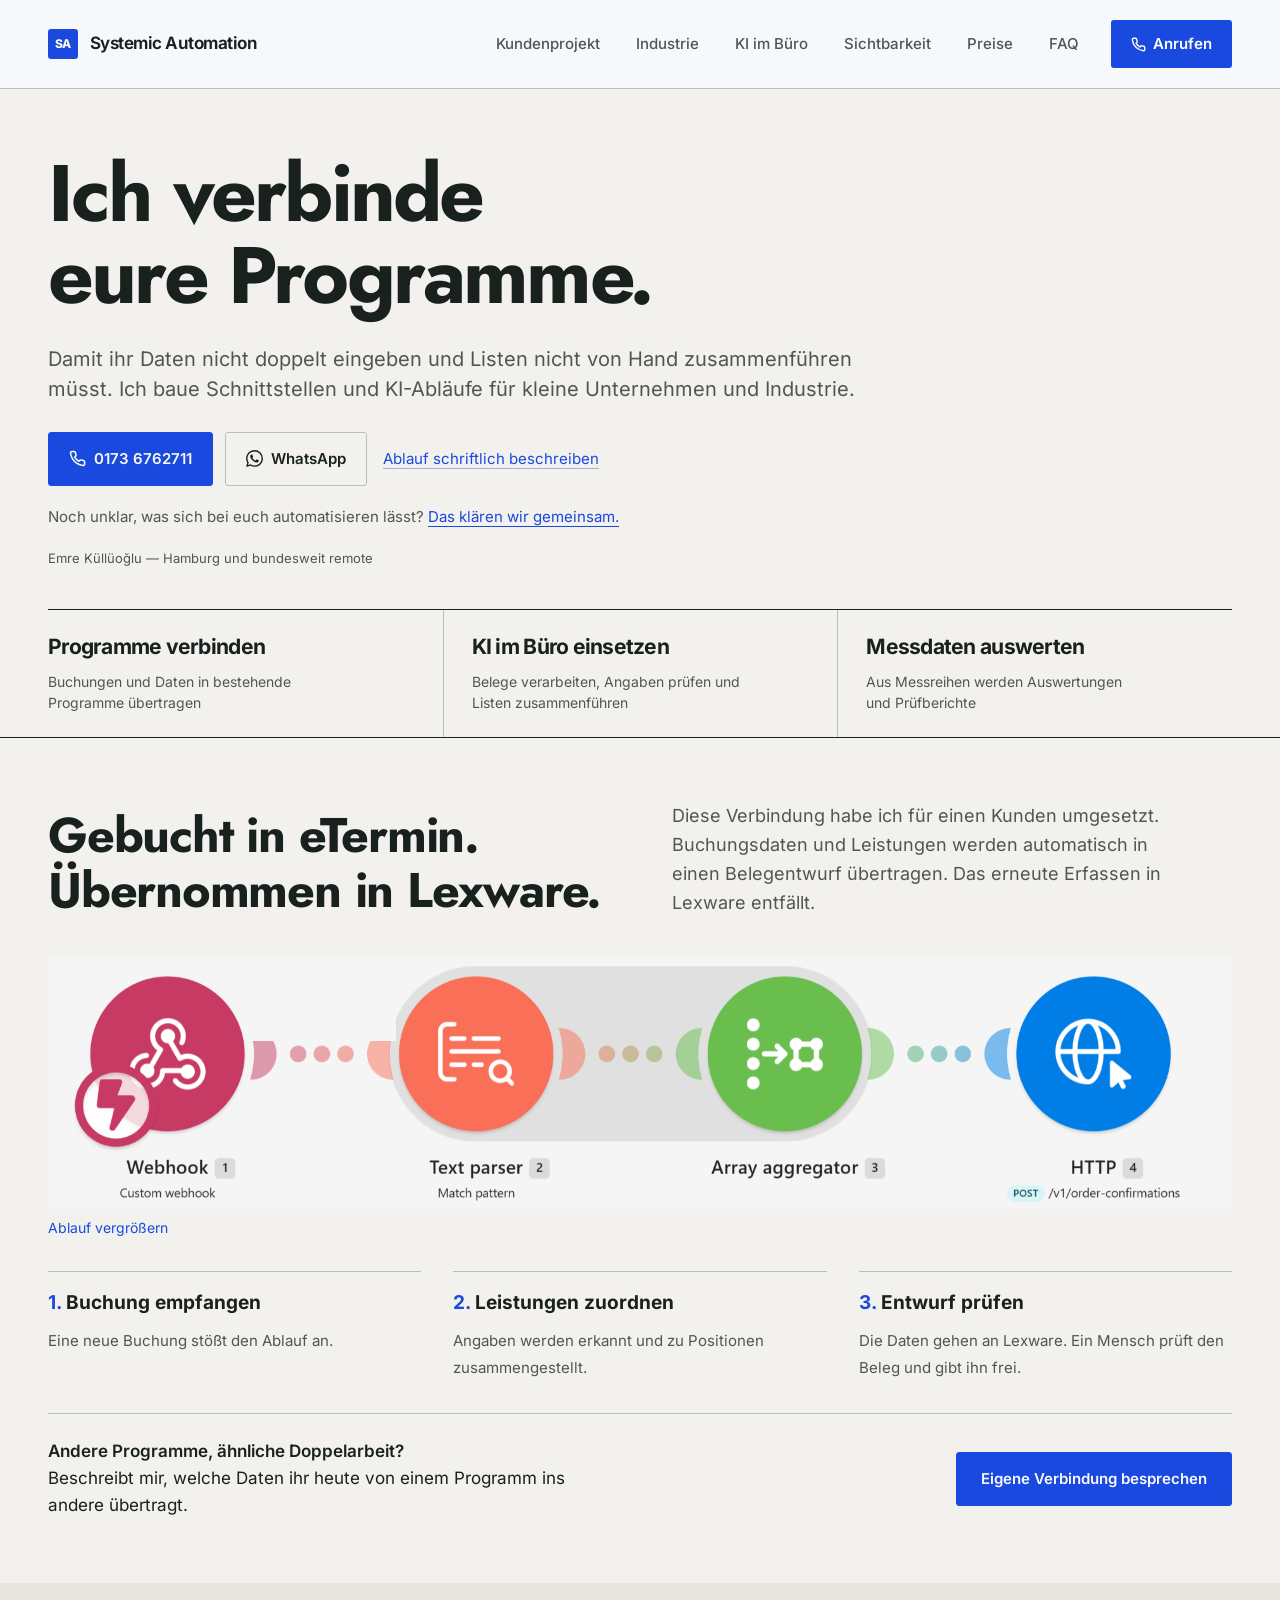
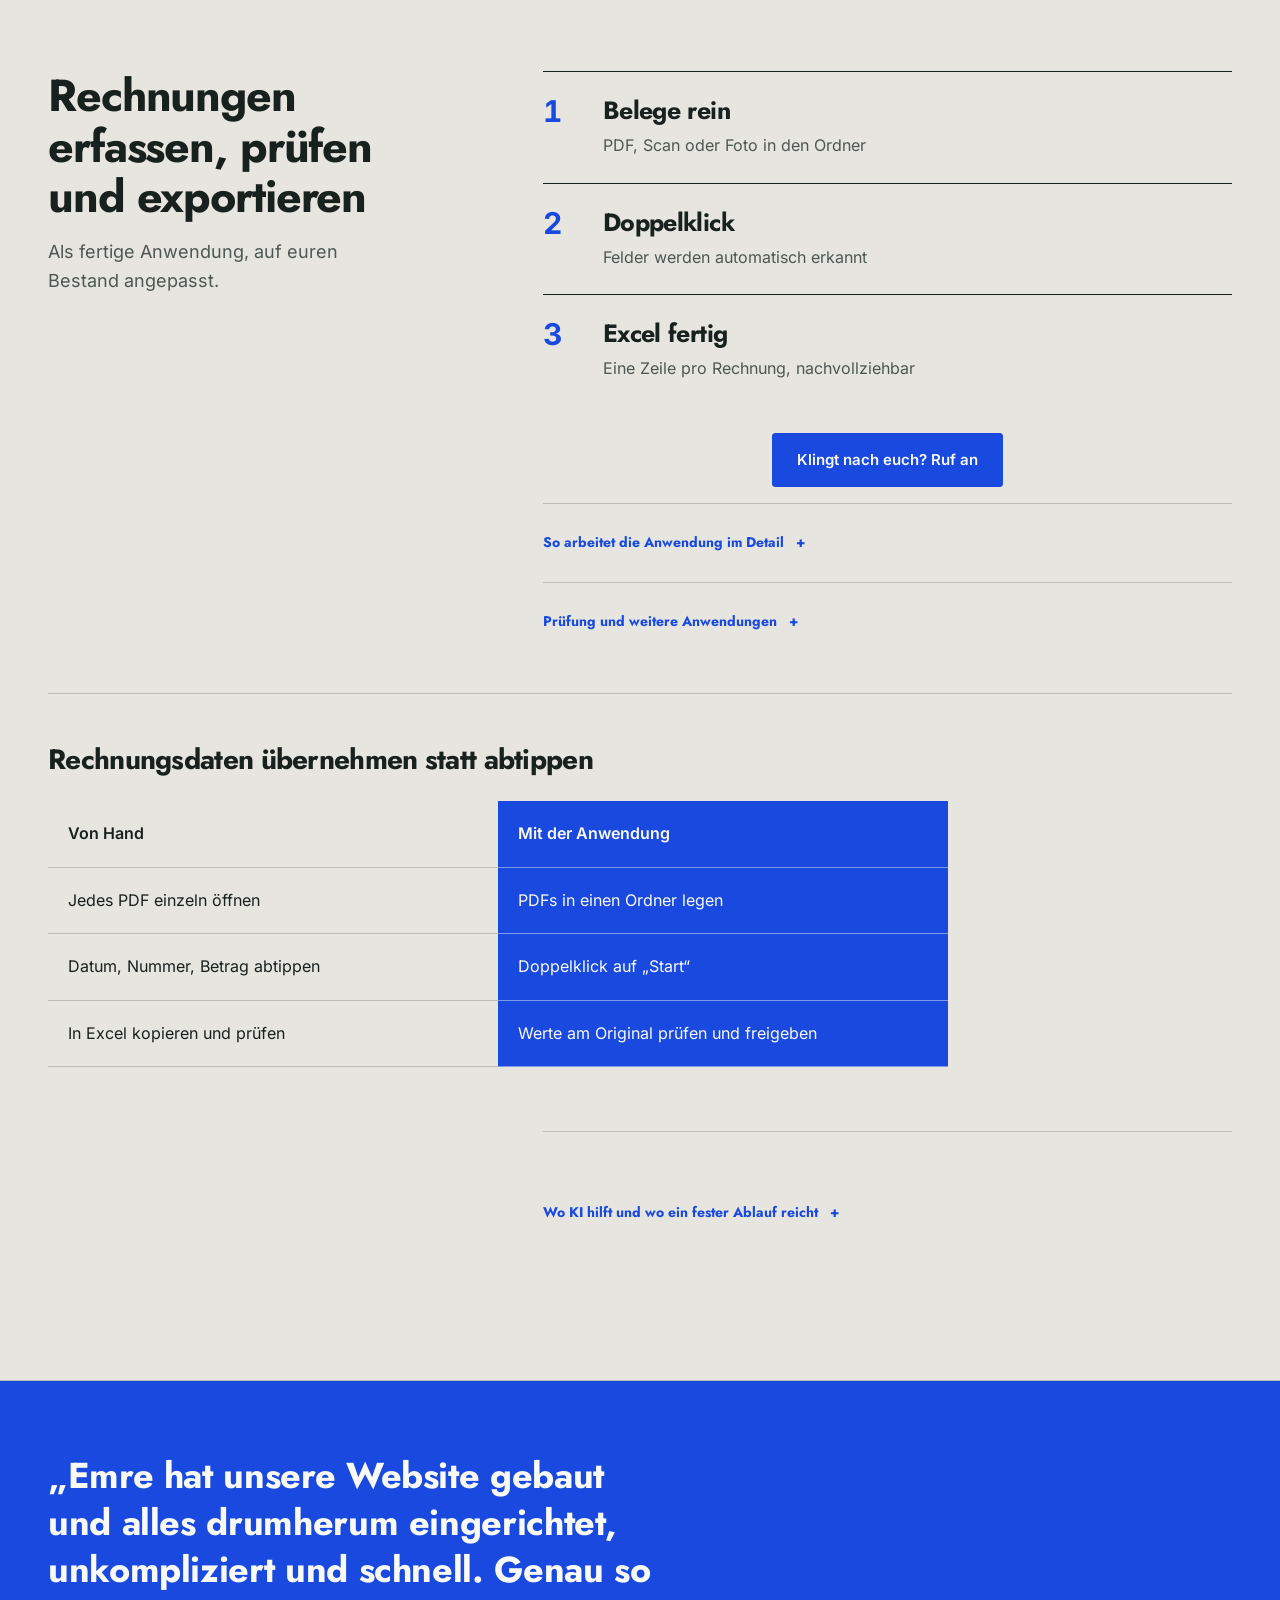
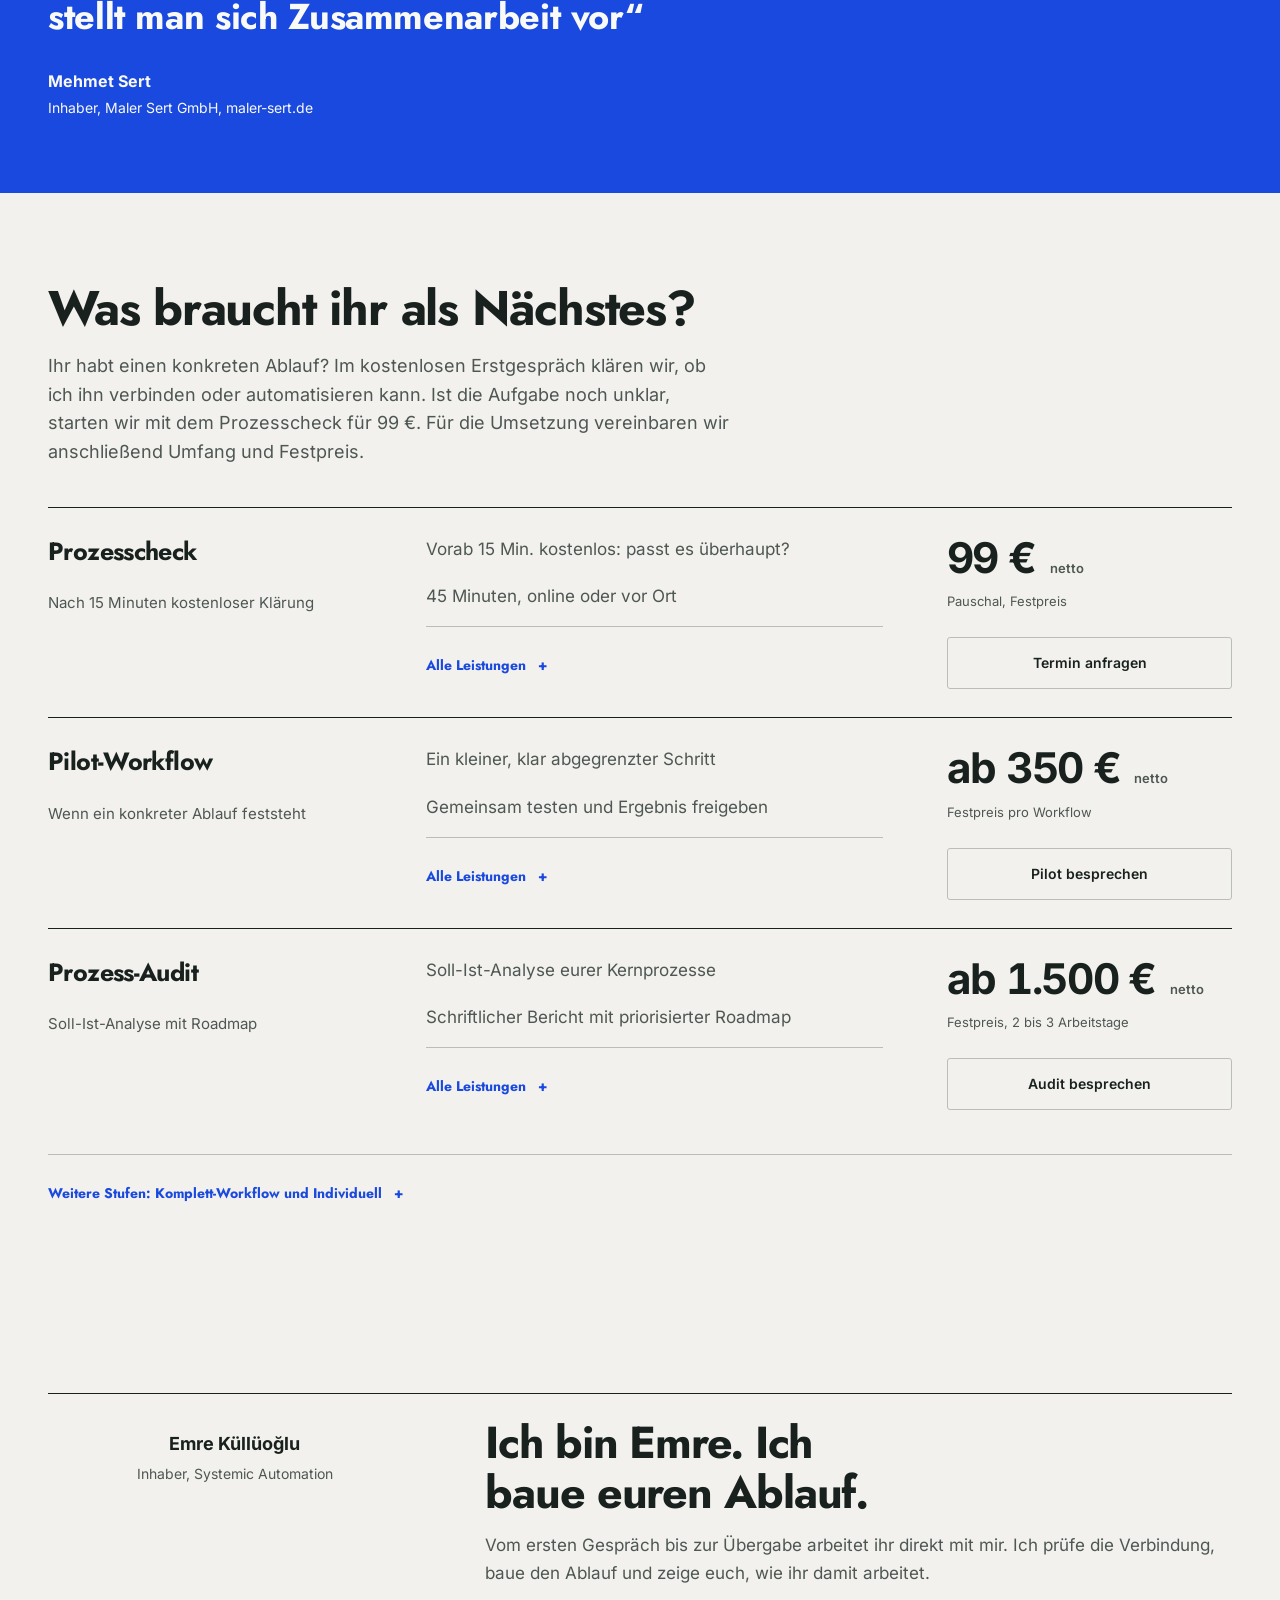
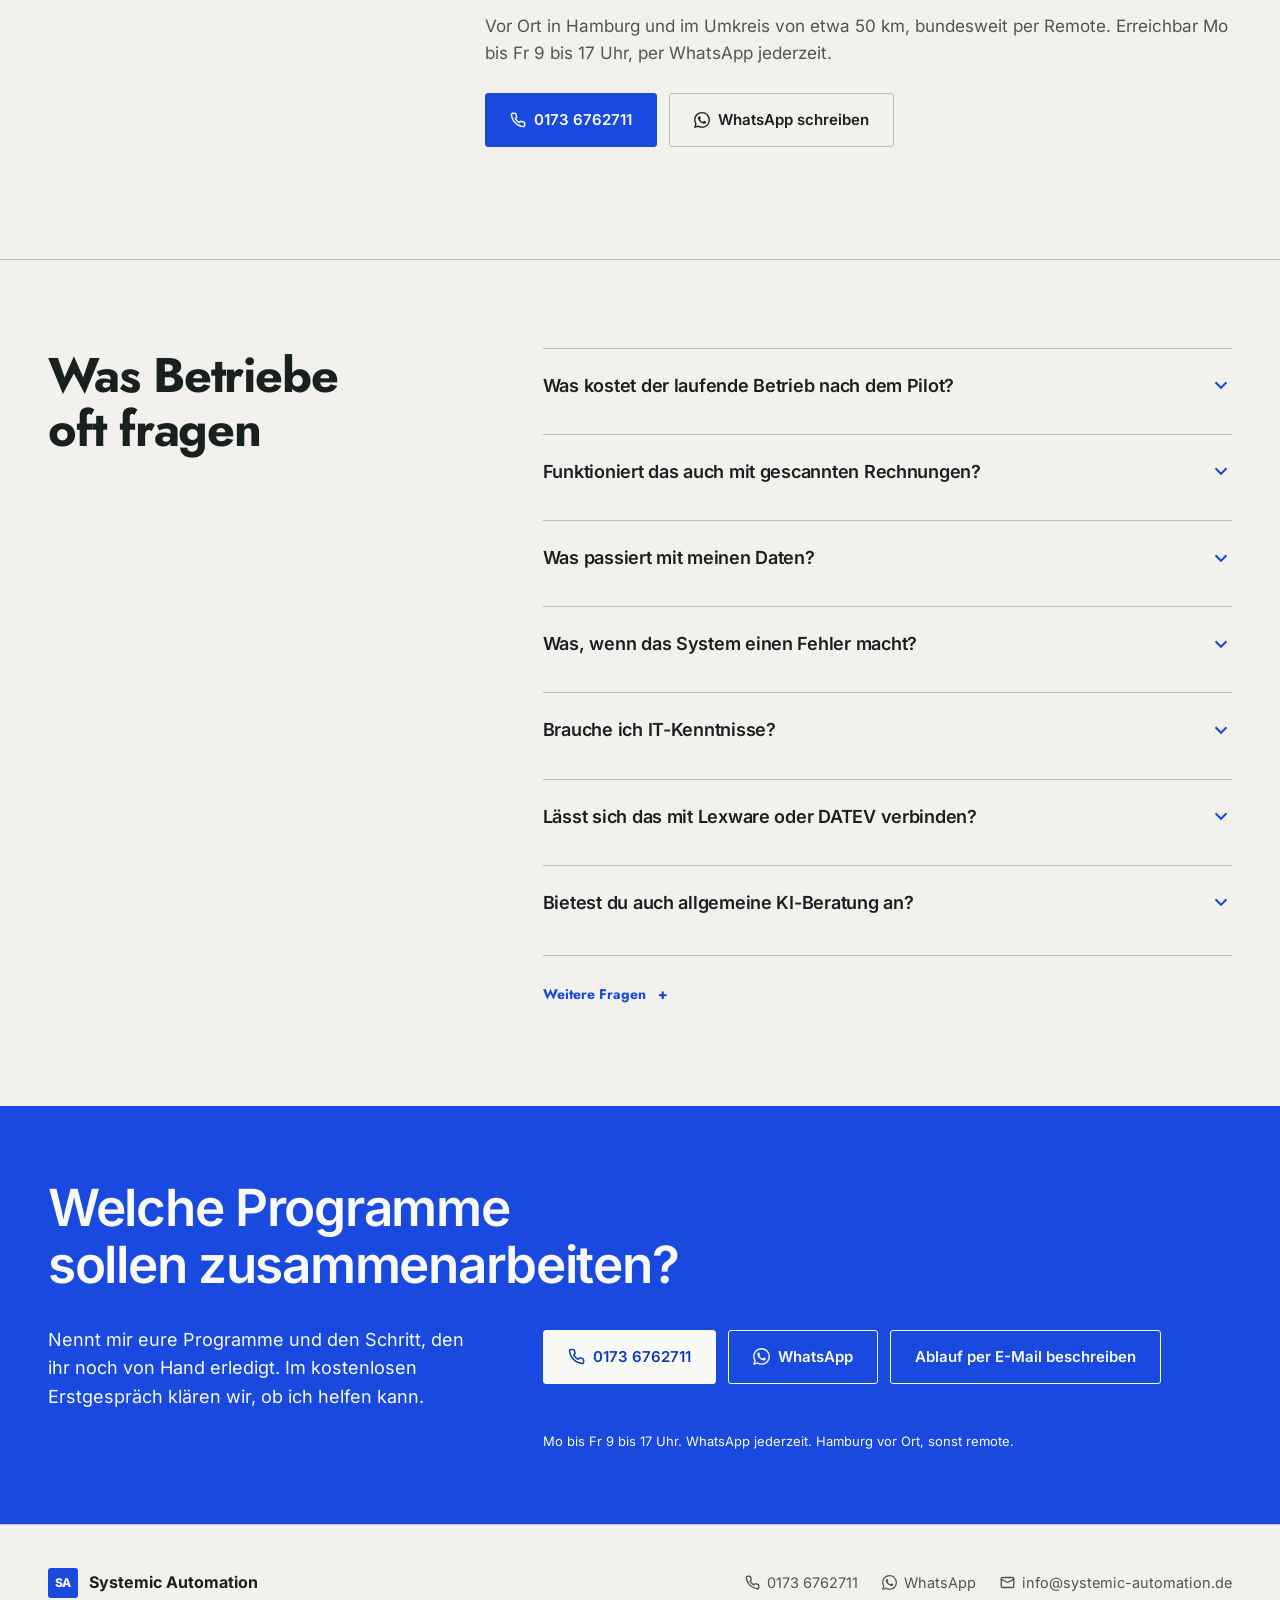
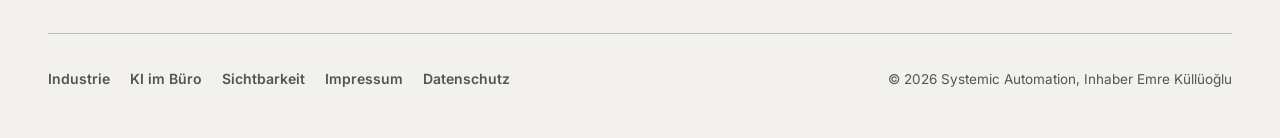
==== commit b4bb2071: "Offer channel choice and guided inquiries for uncertain and industrial prospects" ====
--- a/index.html
+++ b/index.html
@@ -4,7 +4,7 @@
 <head>
 <meta charset="utf-8"/>
 <meta content="width=device-width, initial-scale=1.0" name="viewport"/>
-<meta content="Prozessautomatisierung und KI-Automatisierung für KMU, Mittelstand und Industrie in Hamburg und bundesweit. Belege prüfen, Messdaten auswerten. Festpreis ab 99 €." name="description"/>
+<meta content="Programme verbinden, Belege verarbeiten, Messdaten auswerten. Individuelle Automatisierung für Unternehmen in Hamburg und bundesweit. Prozesscheck 99 € netto." name="description"/>
 <meta content="#0f172a" name="theme-color"/>
 <title>Prozessautomatisierung für KMU und Industrie | Systemic Automation</title>
 <link href="https://systemic-automation.de/" rel="canonical"/>
@@ -15,7 +15,7 @@
 <link as="font" crossorigin="" href="fonts/inter-latin-var.woff2" rel="preload" type="font/woff2"/>
 <!-- Open Graph -->
 <meta content="Prozessautomatisierung für KMU und Industrie | Systemic Automation" property="og:title"/>
-<meta content="Prozessautomatisierung für KMU, Mittelstand und Industrie in Hamburg und bundesweit. Festpreis, kein Software-Abo." property="og:description"/>
+<meta content="Programme verbinden und manuelle Arbeit automatisieren. Individuelle Abläufe für Unternehmen und Industrie. Hamburg und bundesweit remote." property="og:description"/>
 <meta content="https://systemic-automation.de/og-image-v2.jpg" property="og:image"/>
 <meta content="Systemic Automation: Prozessautomatisierung für KMU und Industrie" property="og:image:alt"/>
 <meta content="1200" property="og:image:width"/>
@@ -27,7 +27,7 @@
 <!-- Twitter -->
 <meta content="summary_large_image" name="twitter:card"/>
 <meta content="Prozessautomatisierung für KMU und Industrie | Systemic Automation" name="twitter:title"/>
-<meta content="Prozessautomatisierung für KMU, Mittelstand und Industrie in Hamburg und bundesweit. Festpreis ab 99 €, kein Software-Abo." name="twitter:description"/>
+<meta content="Schnittstellen, KI und individuelle Automatisierung für Unternehmen und Industrie. Umfang und Preis vereinbaren wir vor der Umsetzung." name="twitter:description"/>
 <meta content="https://systemic-automation.de/og-image-v2.jpg" name="twitter:image"/>
 <!-- LocalBusiness / ProfessionalService Structured Data -->
 <script type="application/ld+json">
@@ -39,7 +39,7 @@
     "LocalBusiness"
   ],
   "name": "Systemic Automation",
-  "description": "Systemic Automation entwickelt Prozessautomatisierung für KMU, Mittelstand und Industrie: Belege prüfen, Programme verbinden, Messdaten auswerten. Festpreis, kein Software-Abo, ein Mensch gibt jedes Ergebnis frei.",
+  "description": "Systemic Automation entwickelt Prozessautomatisierung für KMU, Mittelstand und Industrie: Belege prüfen, Programme verbinden, Messdaten auswerten. Umfang und Festpreis werden vor der Umsetzung vereinbart; ein Mensch prüft das Ergebnis.",
   "url": "https://systemic-automation.de/",
   "image": "https://systemic-automation.de/og-image-v2.jpg",
   "logo": {
@@ -139,7 +139,7 @@
         "itemOffered": {
           "@type": "Service",
           "name": "Pilot-Workflow",
-          "description": "Wenn ein konkreter Ablauf feststeht für einen klar abgegrenzten Schritt — einfaches Tool, Bedienung per Doppelklick, Prüfung und Export auf dem Rechner des Kunden, inkl. 2 Wochen Hotfix-Support."
+          "description": "Ein kleiner, klar abgegrenzter Automatisierungsschritt. Bedienung passend zu den Programmen des Kunden, gemeinsamer Test und Übergabe, inklusive 2 Wochen Hotfix-Support."
         }
       },
       {
@@ -954,7 +954,7 @@
 <svg aria-hidden="true" fill="currentColor" height="17" viewBox="0 0 24 24" width="17"><path d="M17.472 14.382c-.297-.149-1.758-.867-2.03-.967-.273-.099-.471-.148-.67.15-.197.297-.767.966-.94 1.164-.173.199-.347.223-.644.075-.297-.15-1.255-.463-2.39-1.475-.883-.788-1.48-1.761-1.653-2.059-.173-.297-.018-.458.13-.606.134-.133.297-.347.446-.52.149-.174.198-.298.298-.497.099-.198.05-.371-.025-.52-.075-.149-.669-1.612-.916-2.207-.242-.579-.487-.5-.669-.51-.173-.008-.371-.01-.57-.01-.198 0-.52.074-.792.372-.272.297-1.04 1.016-1.04 2.479 0 1.462 1.065 2.875 1.213 3.074.149.198 2.096 3.2 5.077 4.487.709.306 1.262.489 1.694.625.712.227 1.36.195 1.871.118.571-.085 1.758-.719 2.006-1.413.248-.694.248-1.289.173-1.413-.074-.124-.272-.198-.57-.347m-5.421 7.403h-.004a9.87 9.87 0 0 1-5.031-1.378l-.361-.214-3.741.982.998-3.648-.235-.374a9.86 9.86 0 0 1-1.51-5.26c.001-5.45 4.436-9.884 9.888-9.884 2.64 0 5.122 1.03 6.988 2.898a9.825 9.825 0 0 1 2.893 6.994c-.003 5.45-4.437 9.884-9.885 9.884m8.413-18.297A11.815 11.815 0 0 0 12.05 0C5.495 0 .16 5.335.157 11.892c0 2.096.547 4.142 1.588 5.945L.057 24l6.305-1.654a11.882 11.882 0 0 0 5.683 1.448h.005c6.554 0 11.89-5.335 11.893-11.893a11.821 11.821 0 0 0-3.48-8.413Z"></path></svg>
             WhatsApp
           </a>
-<a class="hero-written" href="#kontakt">Ablauf schriftlich beschreiben</a></div><p class="hero-location">Emre Küllüoğlu — Hamburg und bundesweit remote</p>
+<a class="hero-written" href="#kontakt">Ablauf schriftlich beschreiben</a></div><p class="hero-orientation">Noch unklar, was sich bei euch automatisieren lässt? <a href="#preise">Das klären wir gemeinsam.</a></p><p class="hero-location">Emre Küllüoğlu — Hamburg und bundesweit remote</p>
 </div>
 </div>
 <div aria-label="Leistungsbereiche" class="service-index"><a href="#praxisbeispiel"><strong>Programme verbinden</strong><span>Buchungen und Daten in bestehende Programme übertragen</span></a><a href="#workflows"><strong>KI im Büro einsetzen</strong><span>Belege verarbeiten, Angaben prüfen und Listen zusammenführen</span></a><a href="/industrie"><strong>Messdaten auswerten</strong><span>Aus Messreihen werden Auswertungen und Prüfberichte</span></a></div></div>
@@ -1029,7 +1029,7 @@
 <div class="price-amount"><span class="num">99 €</span><span class="unit">netto</span></div>
 <p class="price-note">Pauschal, Festpreis</p>
 <ul><li> Vorab 15 Min. kostenlos: passt es überhaupt?</li><li> 45 Minuten, online oder vor Ort</li></ul><details class="more"><summary>Alle Leistungen</summary><div class="more-body"><ul><li> Die drei größten Zeitfresser benannt</li><li> Eine Seite Befund &amp; Maßnahmen, am nächsten Werktag</li><li> Klare Empfehlung: Pilot, Audit oder nichts</li><li> Ohne weitere Verpflichtung</li></ul></div></details>
-<a class="btn btn-secondary" href="tel:+491736762711">Termin anfragen</a>
+<a class="btn btn-secondary" href="#kontakt">Termin anfragen</a>
 </div><div class="price-card">
 
 <h3>Pilot-Workflow</h3>
@@ -1037,22 +1037,22 @@
 <div class="price-amount"><span class="num">ab 350 €</span><span class="unit">netto</span></div>
 <p class="price-note">Festpreis pro Workflow</p>
 <ul><li> Ein kleiner, klar abgegrenzter Schritt</li><li> Gemeinsam testen und Ergebnis freigeben</li></ul><details class="more"><summary>Alle Leistungen</summary><div class="more-body"><ul><li> Bedienung passend zu euren Programmen</li><li> Übergabe-Termin mit Live-Demo</li><li> 2 Wochen Hotfix-Support</li><li> Größere Piloten nach Spezifikation</li></ul></div></details>
-<a class="btn btn-primary" href="tel:+491736762711">Pilot besprechen</a>
-</div><div class="price-card"><h3>Prozess-Audit</h3><p class="price-sub">Soll-Ist-Analyse mit Roadmap</p><div class="price-amount"><span class="num">ab 1.500 €</span><span class="unit">netto</span></div><p class="price-note">Festpreis, 2 bis 3 Arbeitstage</p><ul><li> Soll-Ist-Analyse eurer Kernprozesse</li><li> Schriftlicher Bericht mit priorisierter Roadmap</li></ul><details class="more"><summary>Alle Leistungen</summary><div class="more-body"><ul><li> Ehrliche Empfehlung, auch wo sich nichts lohnt</li><li> Umsetzung auf Wunsch aus einer Hand</li></ul><p>Zwei bis drei Tage schaue ich mir eure Abläufe an, wie ein Ingenieur: Soll-Ist-Vergleich statt Bauchgefühl. Ihr bekommt einen schriftlichen Bericht mit priorisierter Roadmap, was sich automatisieren lohnt, was nicht, und in welcher Reihenfolge.</p></div></details><a class="btn btn-primary" href="tel:+491736762711">Audit besprechen</a></div></div><details class="more more-center"><summary>Weitere Stufen: Komplett-Workflow und Individuell</summary><div class="pricing price2"><div class="price-card">
+<a class="btn btn-primary" href="#kontakt">Pilot besprechen</a>
+</div><div class="price-card"><h3>Prozess-Audit</h3><p class="price-sub">Soll-Ist-Analyse mit Roadmap</p><div class="price-amount"><span class="num">ab 1.500 €</span><span class="unit">netto</span></div><p class="price-note">Festpreis, 2 bis 3 Arbeitstage</p><ul><li> Soll-Ist-Analyse eurer Kernprozesse</li><li> Schriftlicher Bericht mit priorisierter Roadmap</li></ul><details class="more"><summary>Alle Leistungen</summary><div class="more-body"><ul><li> Ehrliche Empfehlung, auch wo sich nichts lohnt</li><li> Umsetzung auf Wunsch aus einer Hand</li></ul><p>Zwei bis drei Tage schaue ich mir eure Abläufe an, wie ein Ingenieur: Soll-Ist-Vergleich statt Bauchgefühl. Ihr bekommt einen schriftlichen Bericht mit priorisierter Roadmap, was sich automatisieren lohnt, was nicht, und in welcher Reihenfolge.</p></div></details><a class="btn btn-primary" href="#kontakt">Audit besprechen</a></div></div><details class="more more-center"><summary>Weitere Stufen: Komplett-Workflow und Individuell</summary><div class="pricing price2"><div class="price-card">
 
 <h3>Komplett-Workflow</h3>
 <p class="price-sub">Mehrere Prozesse in einem Rutsch</p>
 <div class="price-amount"><span class="num">ab 1.900 €</span><span class="unit">netto</span></div>
 <p class="price-note">Festpreis nach Spezifikation</p>
 <ul><li> Mehrere Abläufe end-to-end automatisiert</li><li> Mehrere Datenquellen (PDF, Excel, E-Mail)</li></ul><details class="more"><summary>Alle Leistungen</summary><div class="more-body"><ul><li> Einrichtung &amp; Einweisung eures Teams</li><li> CSV-/Excel-Export für eure Buchhaltung</li><li> 3 Monate Support nach Übergabe</li></ul></div></details>
-<a class="btn btn-primary" href="tel:+491736762711">Projekt besprechen</a>
+<a class="btn btn-primary" href="#kontakt">Projekt besprechen</a>
 </div><div class="price-card">
 <h3>Individuell</h3>
 <p class="price-sub">Wenn's größer wird</p>
 <div class="price-amount"><span class="num">95 €</span><span class="unit">/ h netto</span></div>
 <p class="price-note">Nach Aufwand, Schätzung vorab</p>
 <ul><li> Schätzung schriftlich vor Beginn</li><li> Wöchentliche Status-Updates</li></ul><details class="more"><summary>Alle Leistungen</summary><div class="more-body"><ul><li> Abnahme in Etappen</li><li> Mehrere Quellen, größere Workflows</li><li> CSV-Export, abgestimmt auf euer Importformat</li></ul></div></details>
-<a class="btn btn-secondary" href="mailto:info@systemic-automation.de">Anfrage stellen</a>
+<a class="btn btn-secondary" href="#kontakt">Anfrage stellen</a>
 </div></div></details>
 </div>
 </section>
--- a/redesign.css
+++ b/redesign.css
@@ -112,3 +112,7 @@
 .hero-written{display:inline-flex;align-items:center;min-height:48px;font-size:15px;padding:8px 4px}.sa-home .hero-cta{align-items:center}.workflow-comparison-block{grid-column:1/-1!important;margin-top:48px;padding-top:32px;border-top:1px solid var(--sa-line)}.workflow-comparison-block .section-head{position:static!important;display:block;margin-bottom:24px}.workflow-comparison-block h3{font-size:28px;max-width:32ch;margin:0}.workflow-comparison-block .workflow-comparison{max-width:900px}.workflow-tools .section-head{display:block!important;margin:16px 0}.workflow-tools .method-columns{display:block}.workflow-tools .method-columns .tile{border:0;border-top:1px solid var(--sa-line);padding:16px 0}.workflow-tools .method-columns h3{font-size:20px;margin-bottom:8px}.workflow-tools .method-columns p{font-size:16px;margin:0}
 @media(max-width:1000px){header .nav-menu-links{display:none}.mobile-menu summary{color:var(--sa-ink)}}
 @media(max-width:760px){.hero-written{flex-basis:100%;justify-content:center}.workflow-comparison-block{margin-top:32px;padding-top:24px}.workflow-comparison-block h3{font-size:25px}}
+
+footer p a{text-decoration:underline;text-underline-offset:4px}
+
+.hero-orientation{font-size:15px;line-height:1.5;margin:20px 0 0;color:var(--sa-muted);max-width:64ch}.hero-orientation a{text-decoration:underline}
